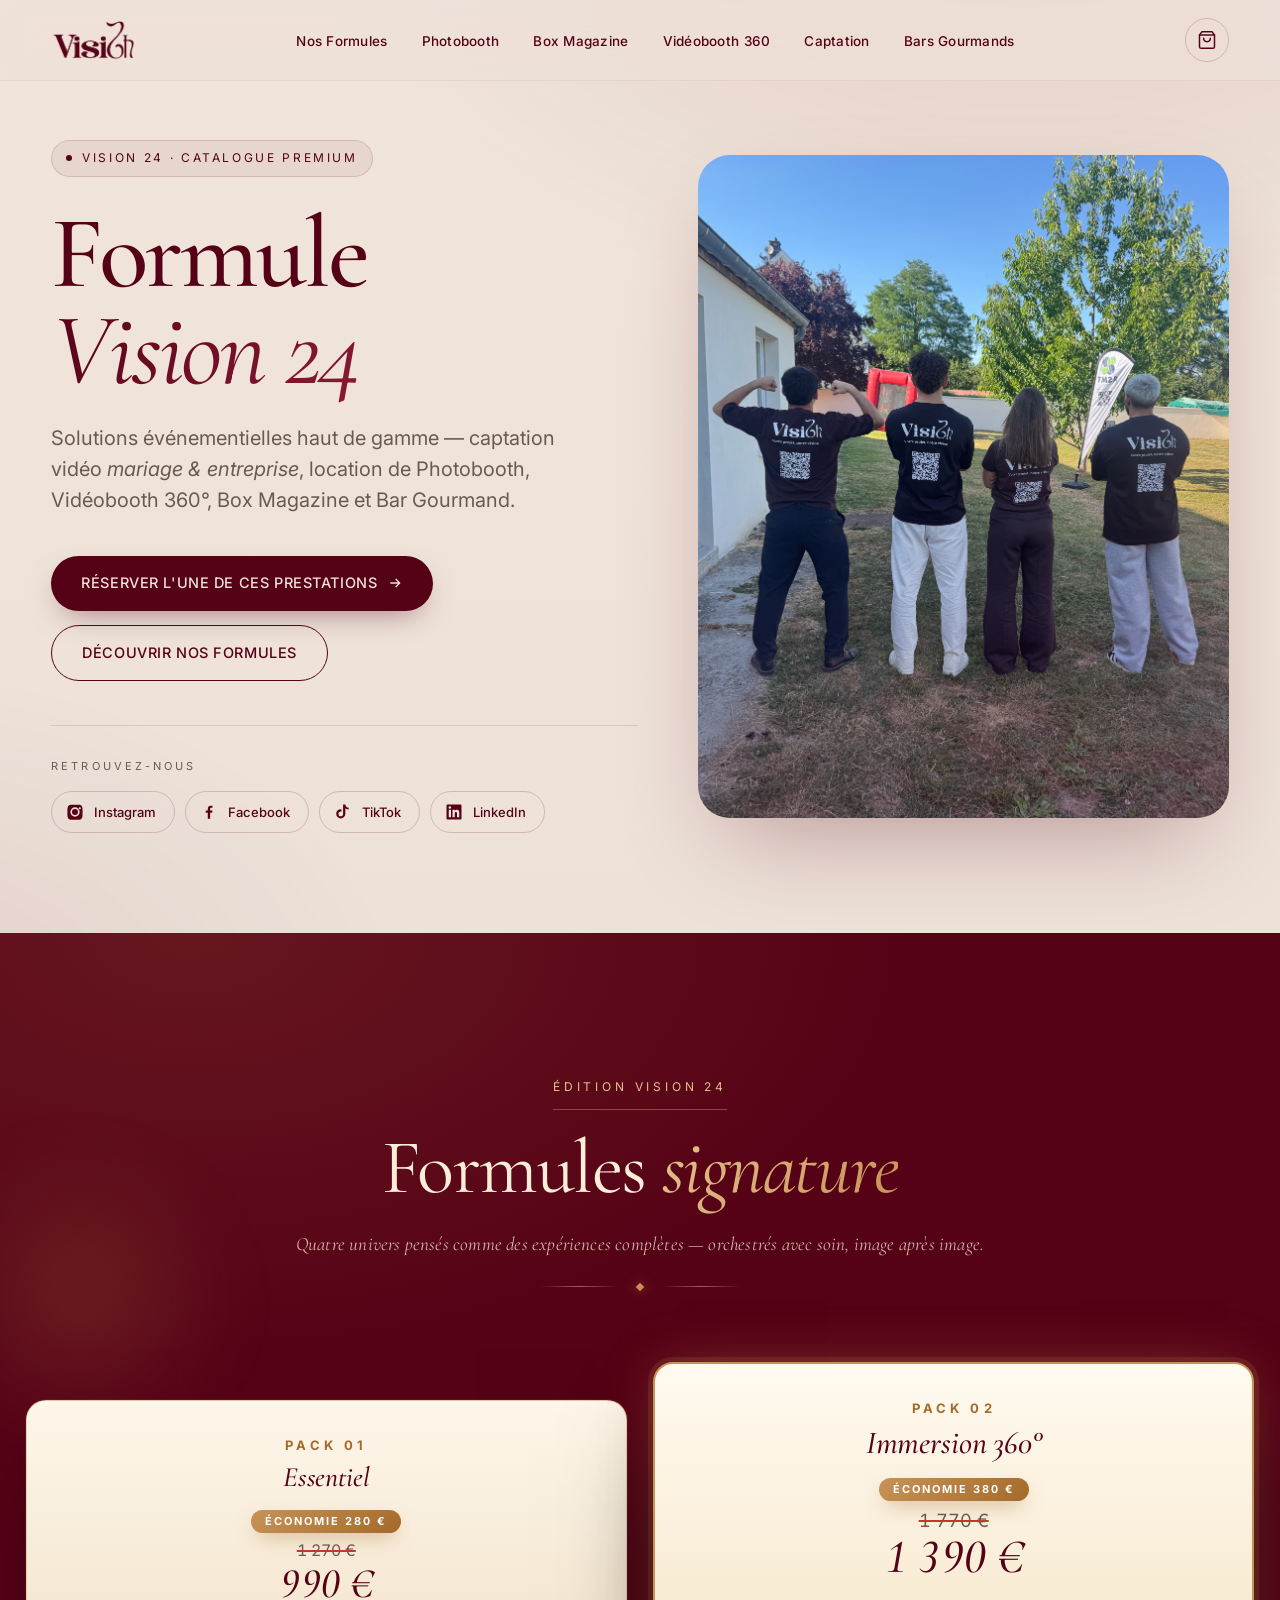
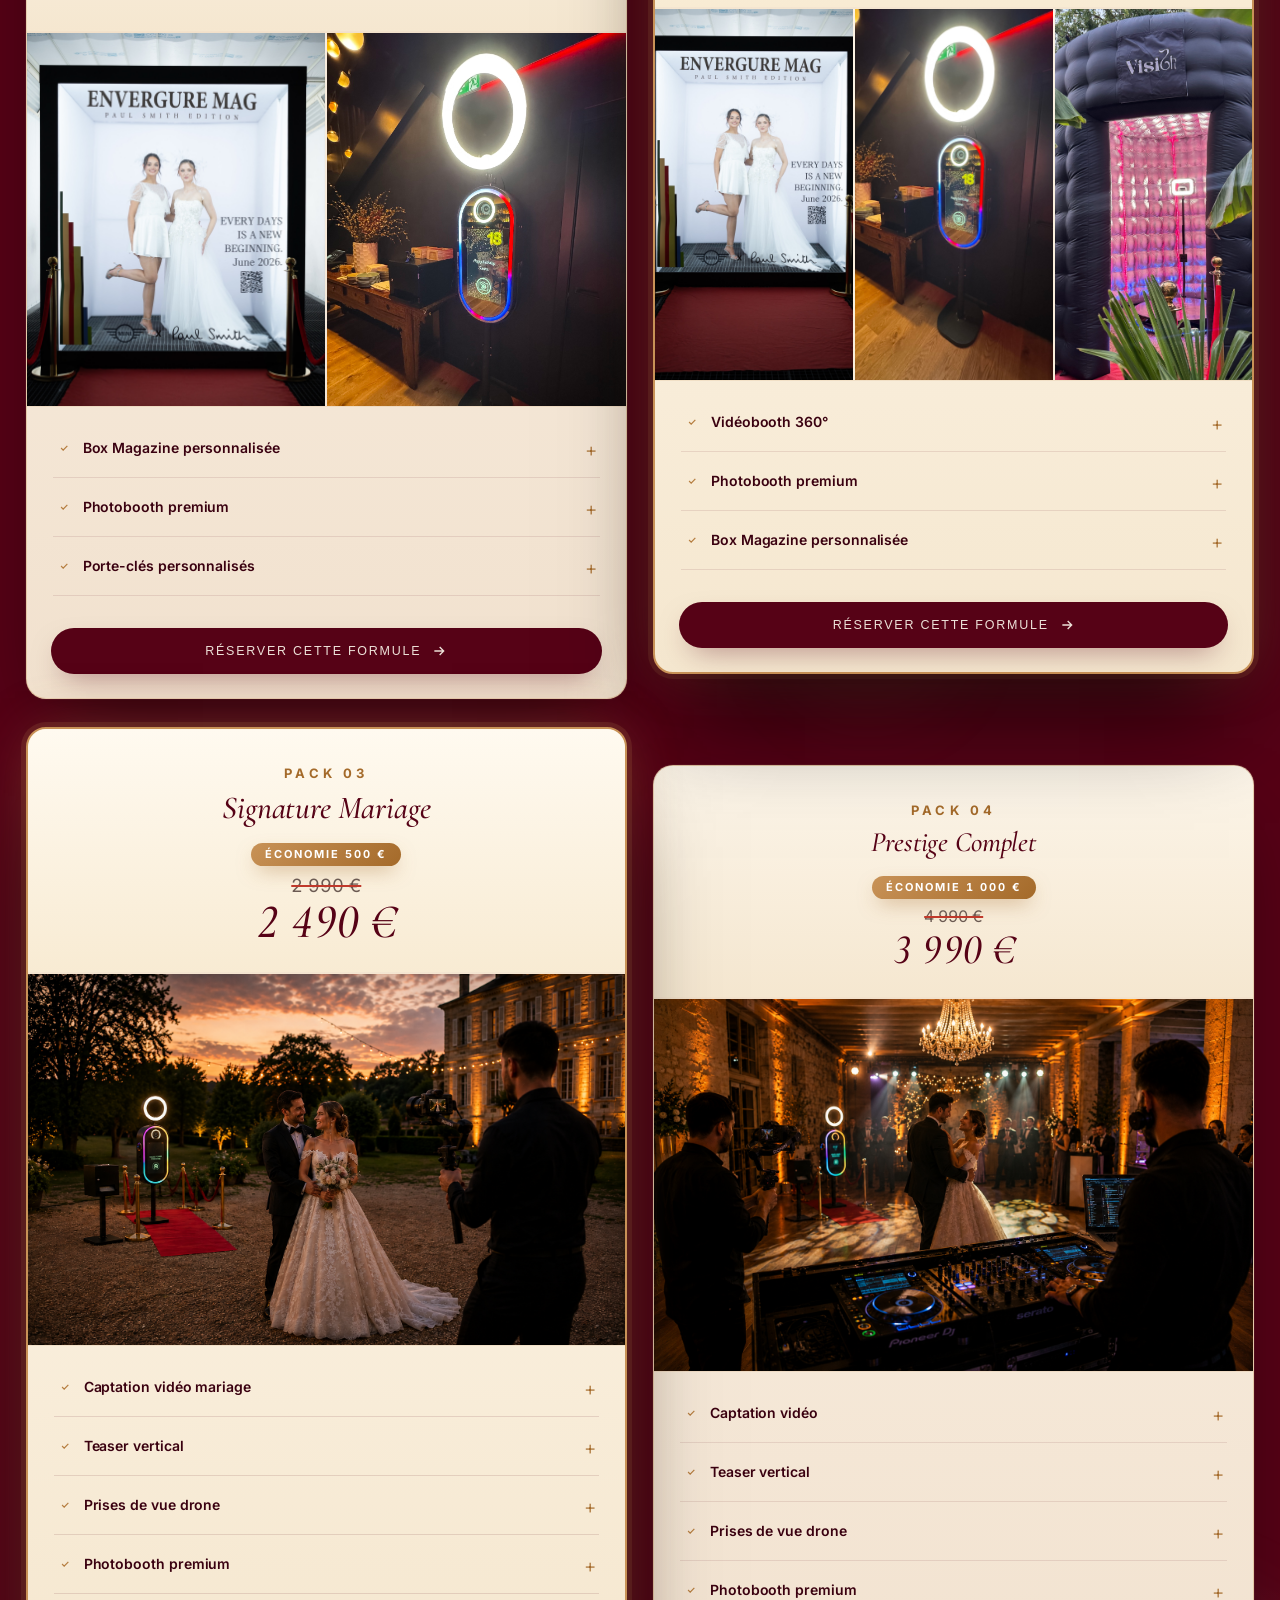
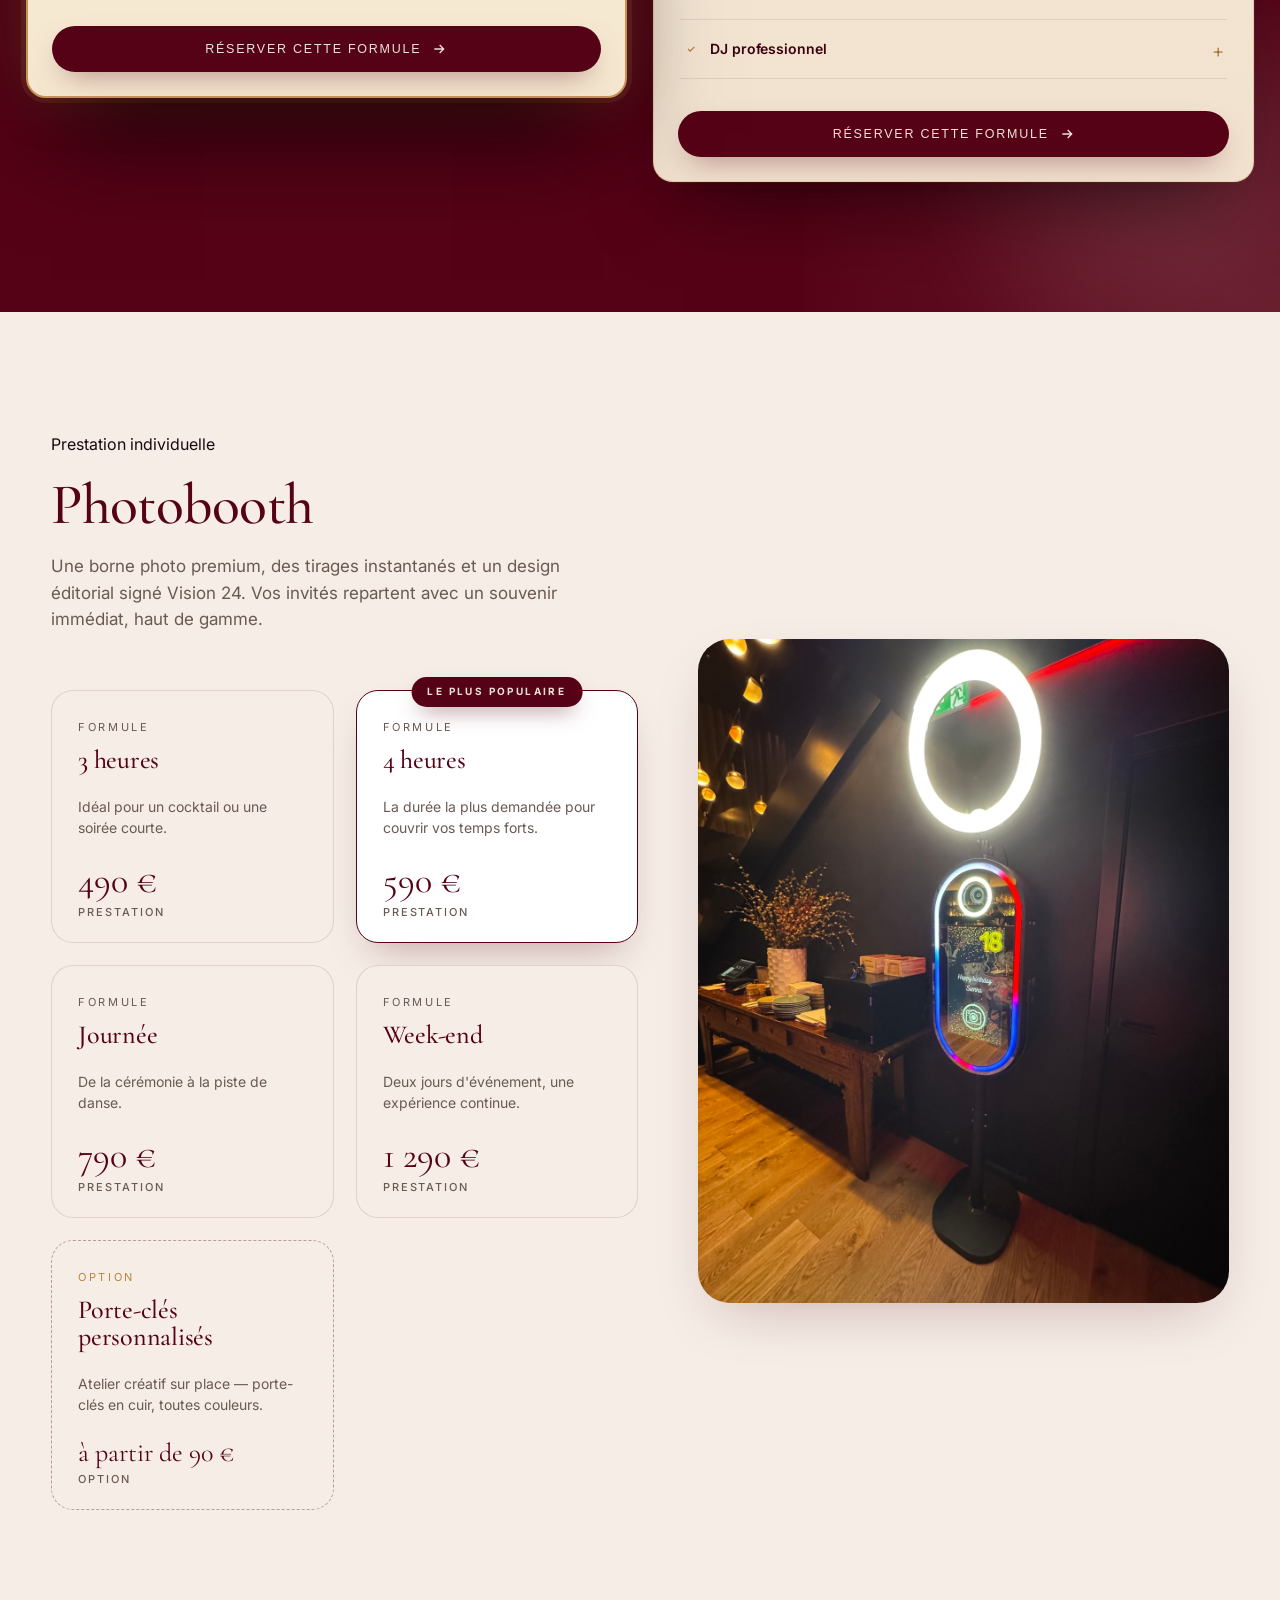
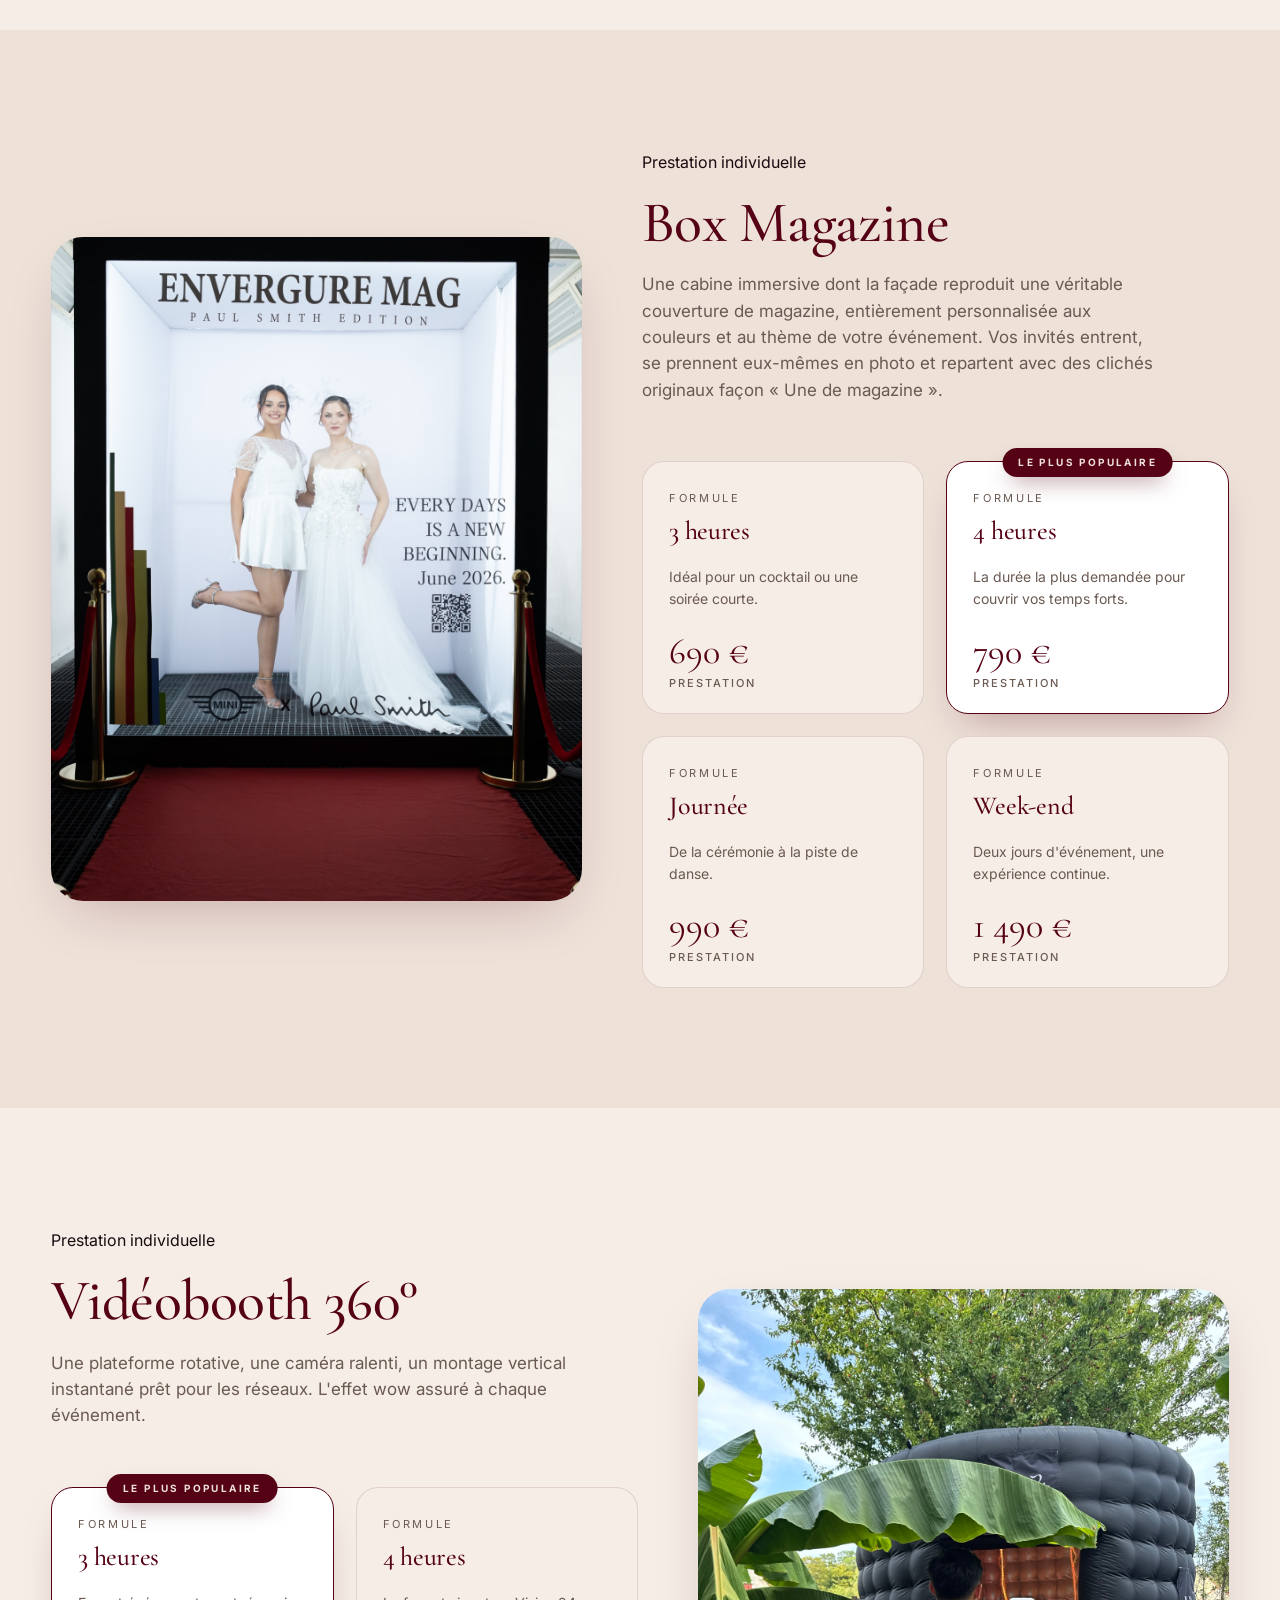
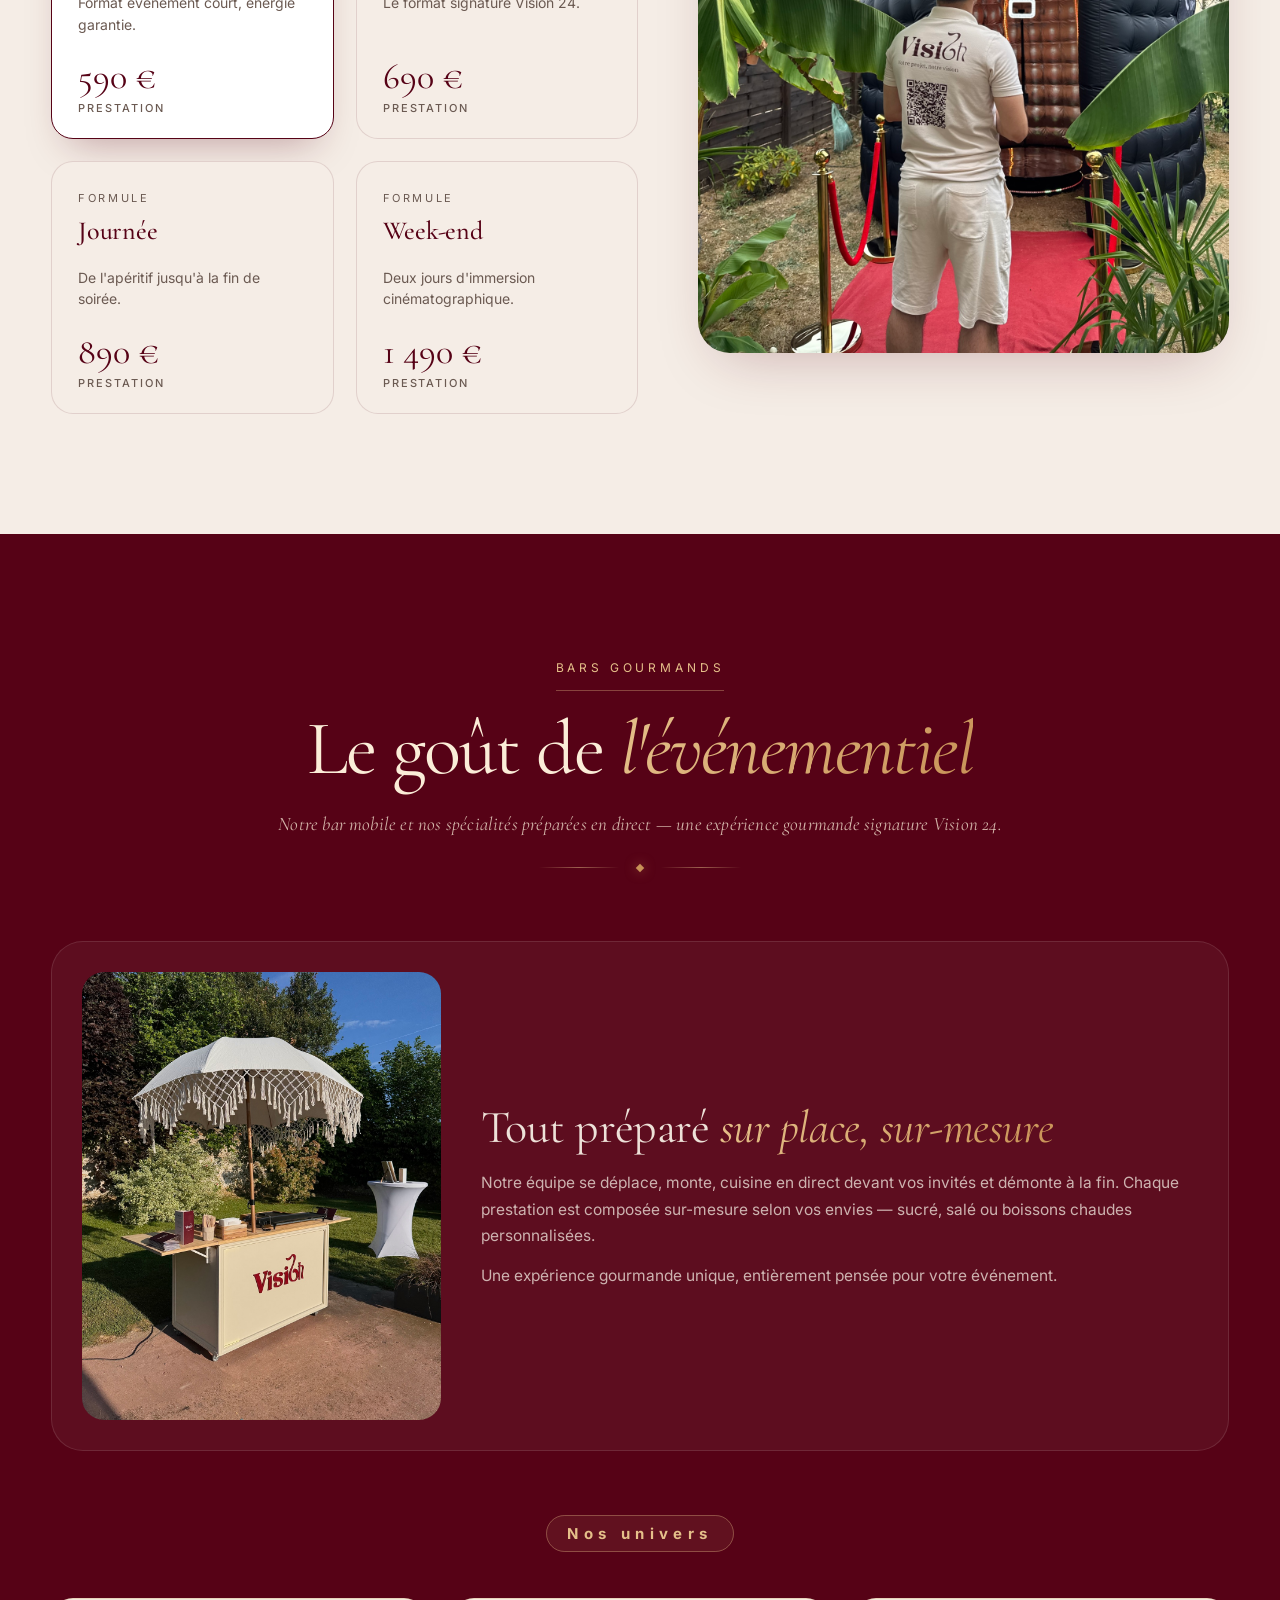
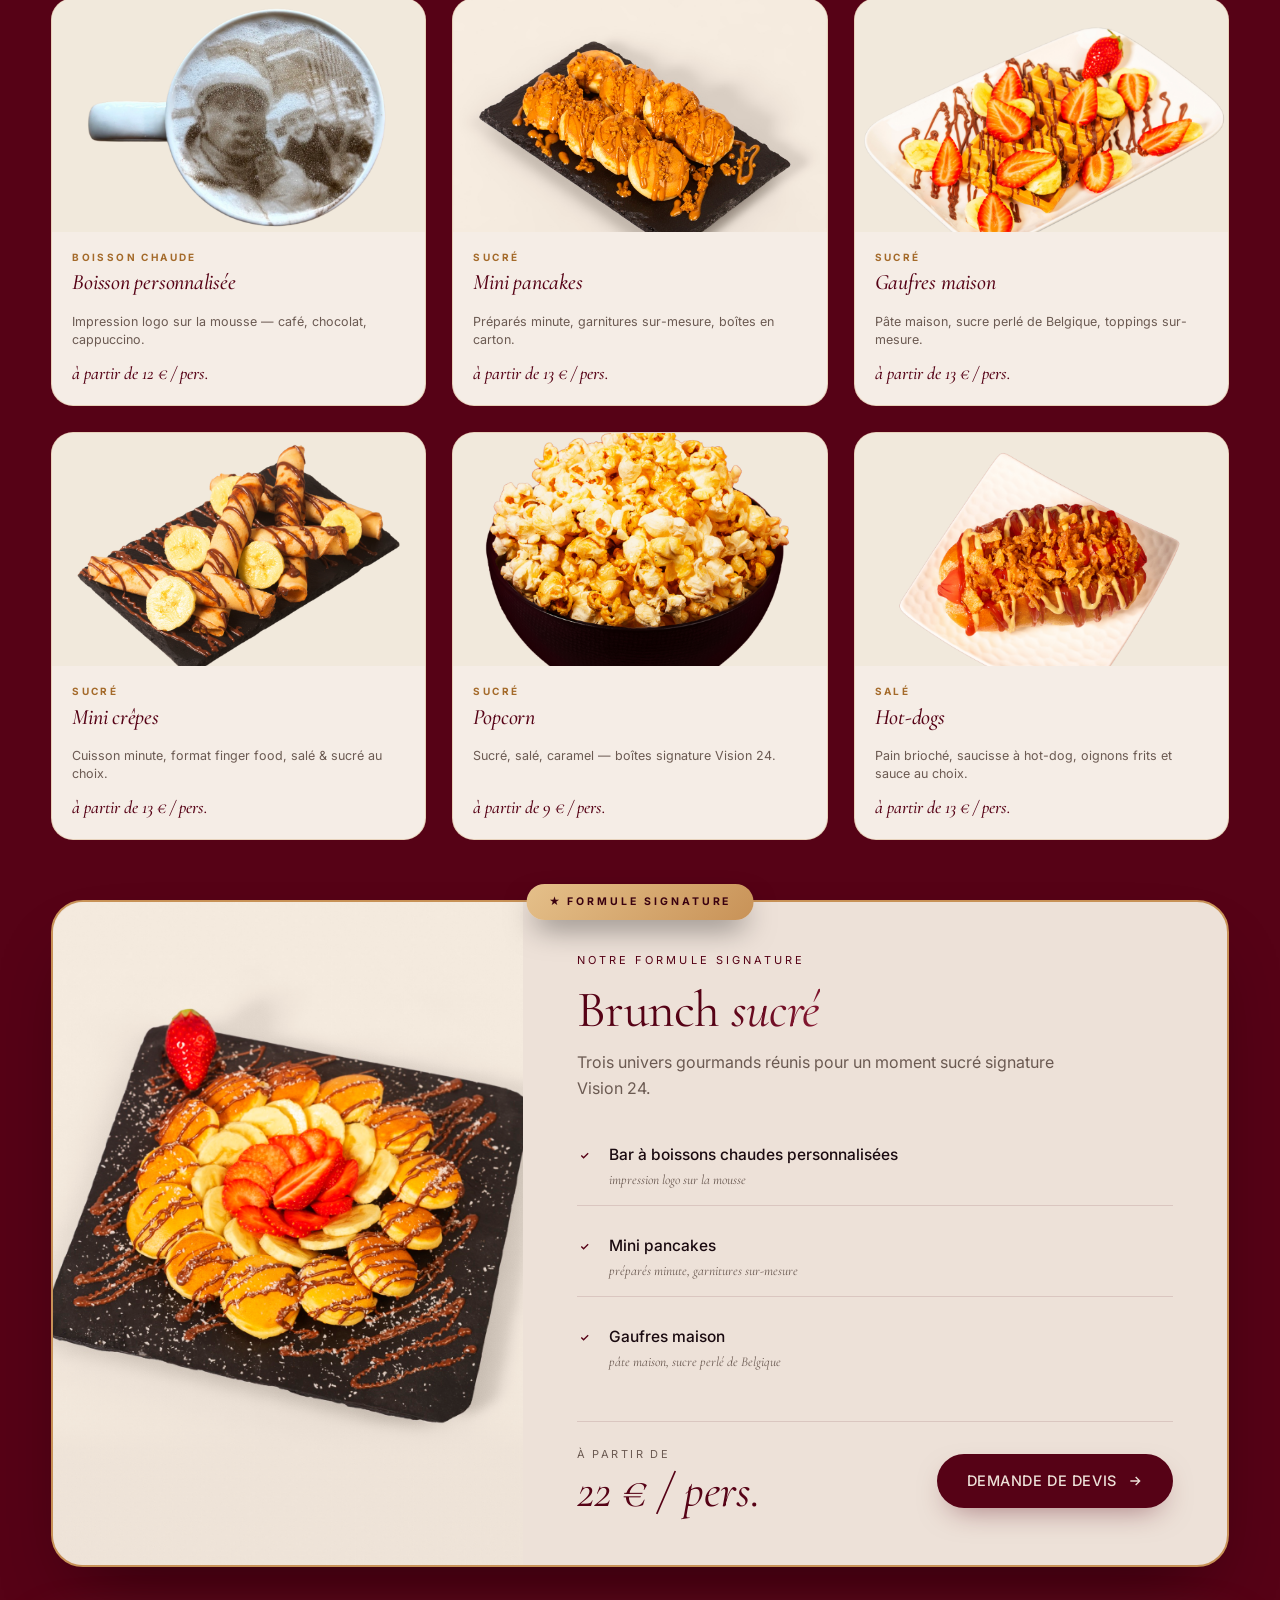
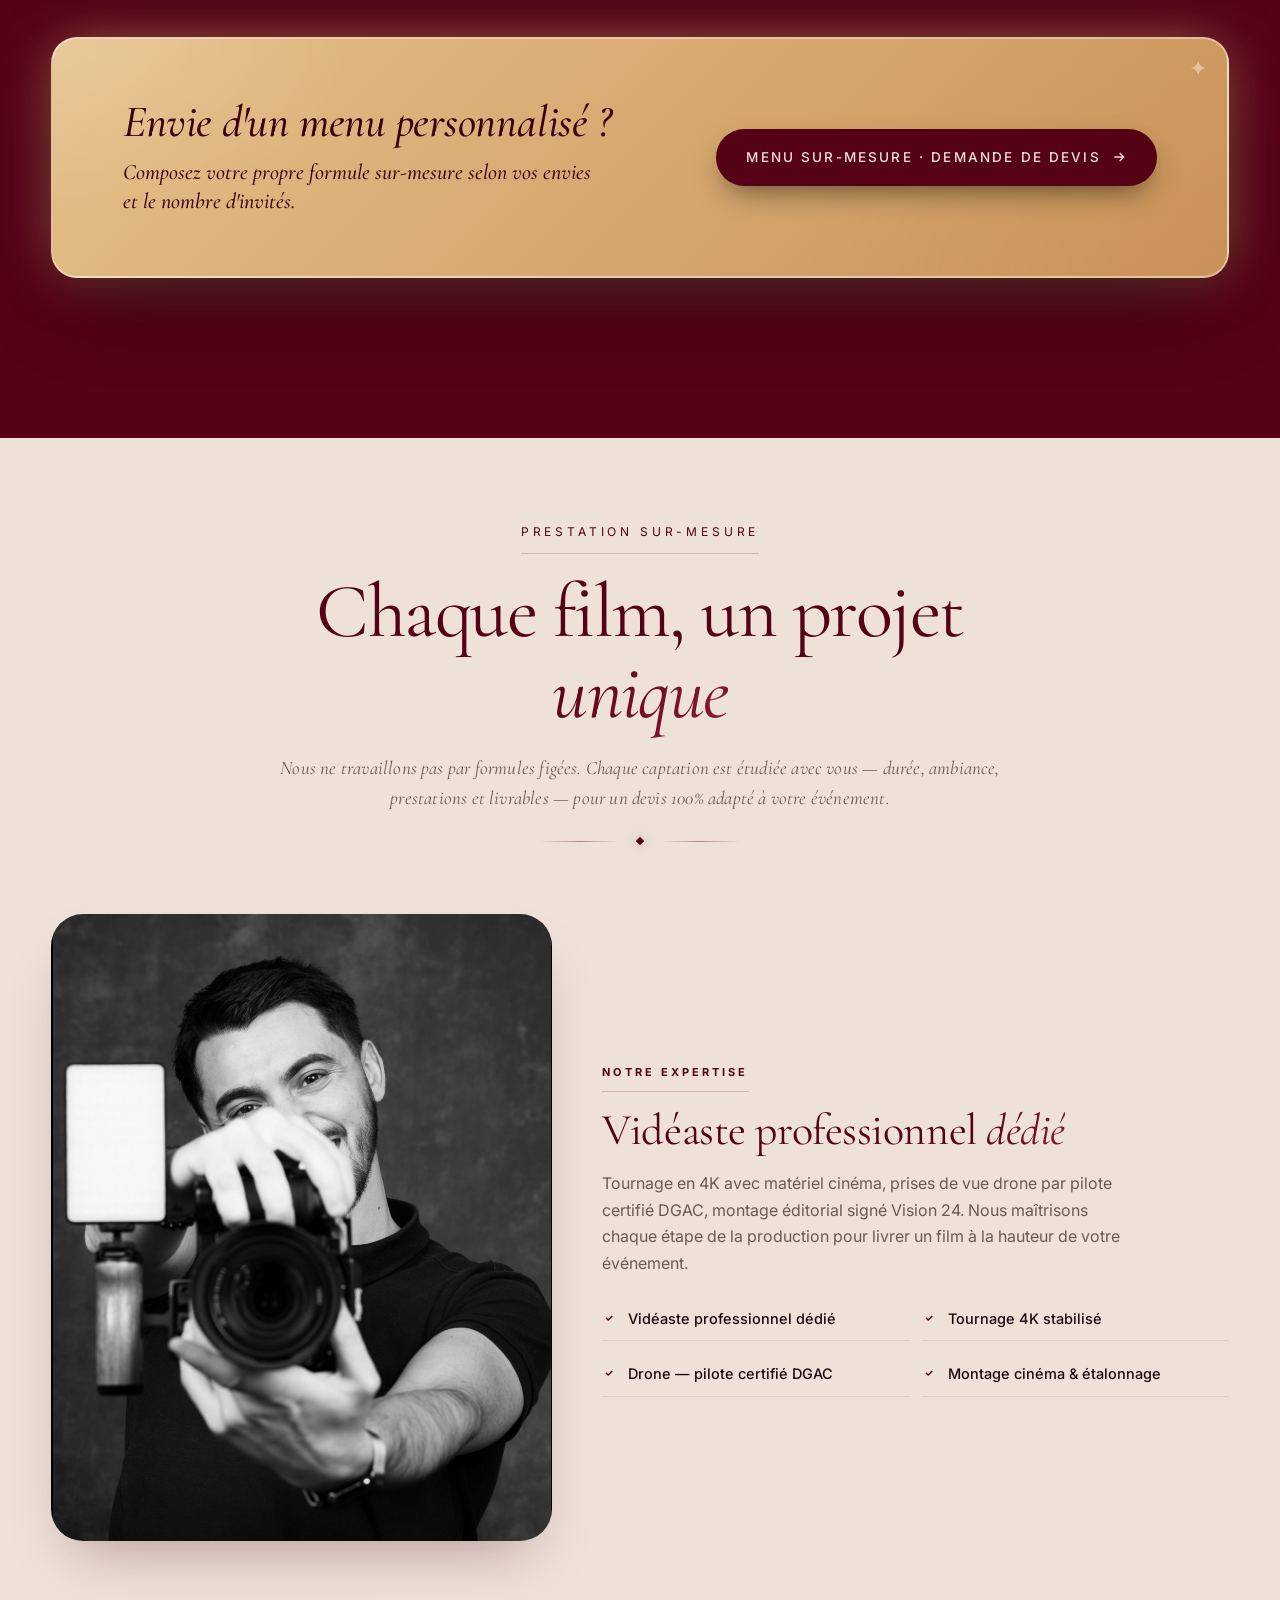
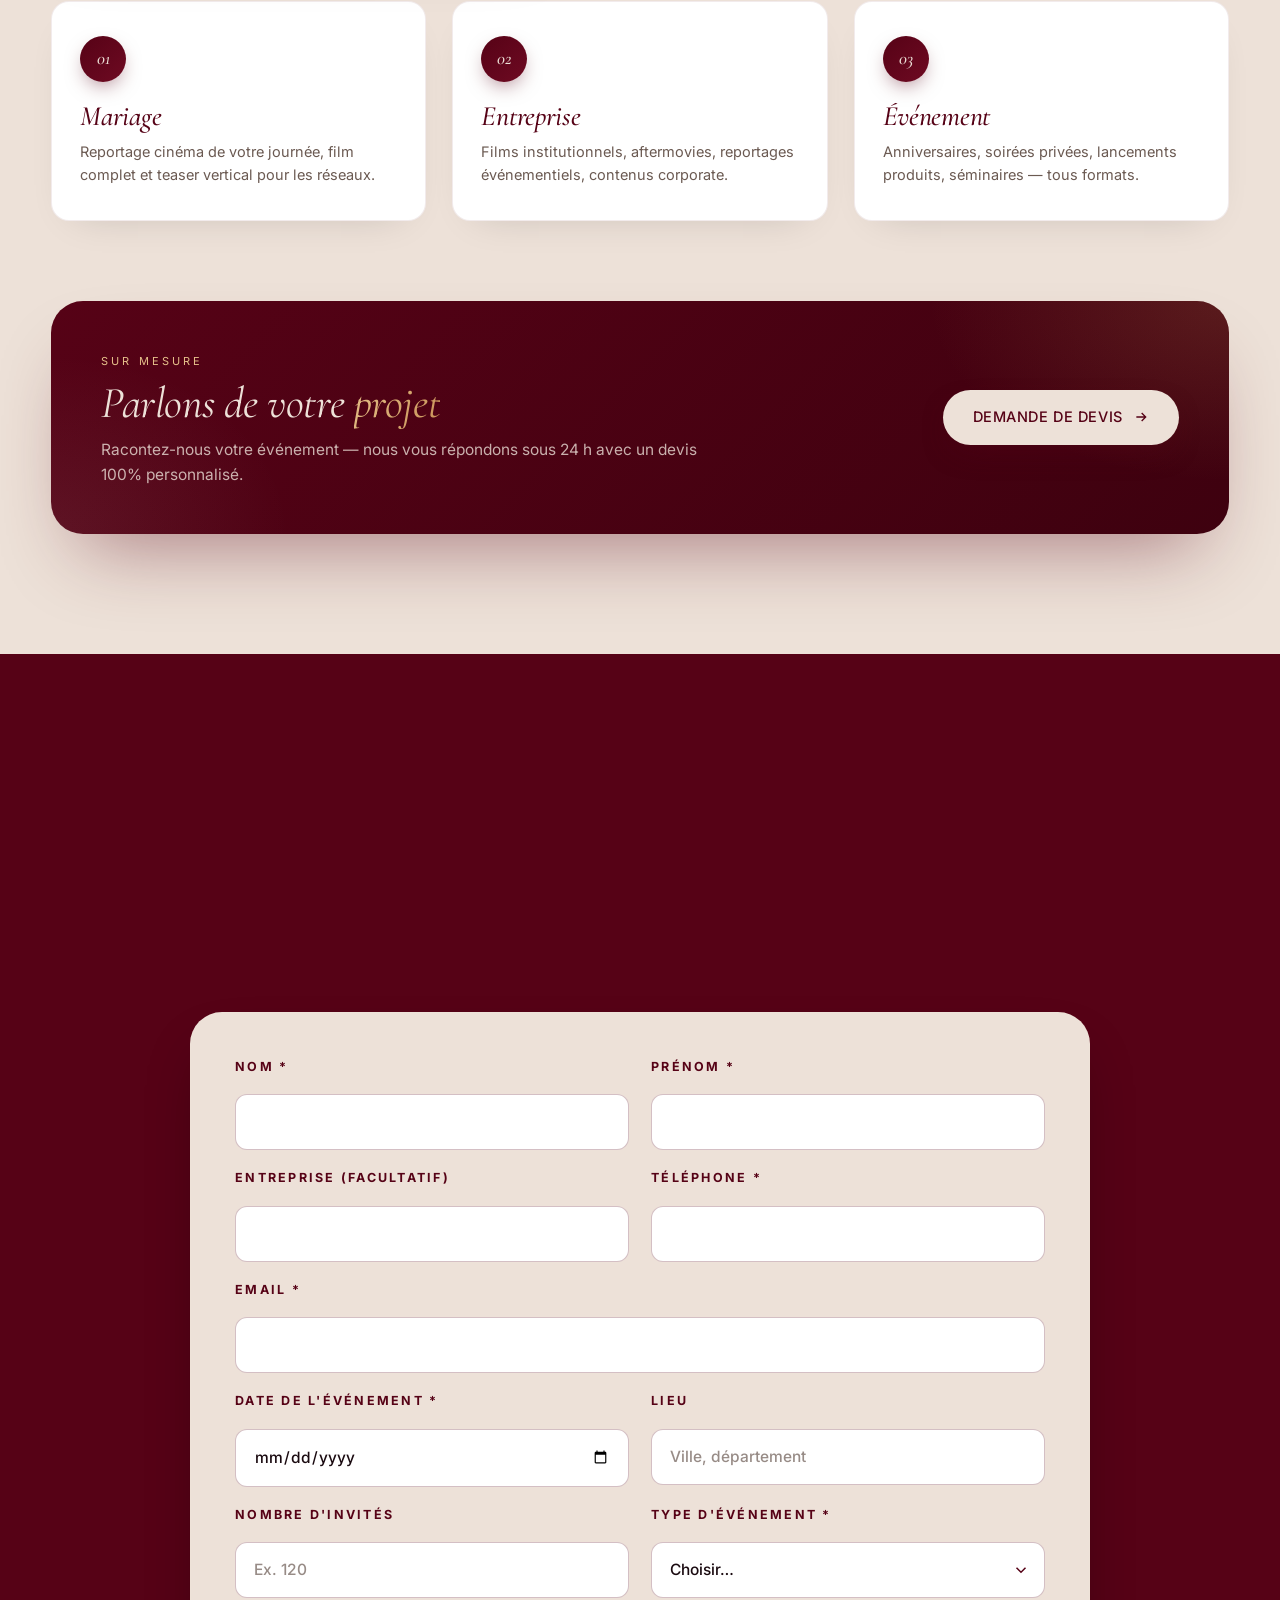
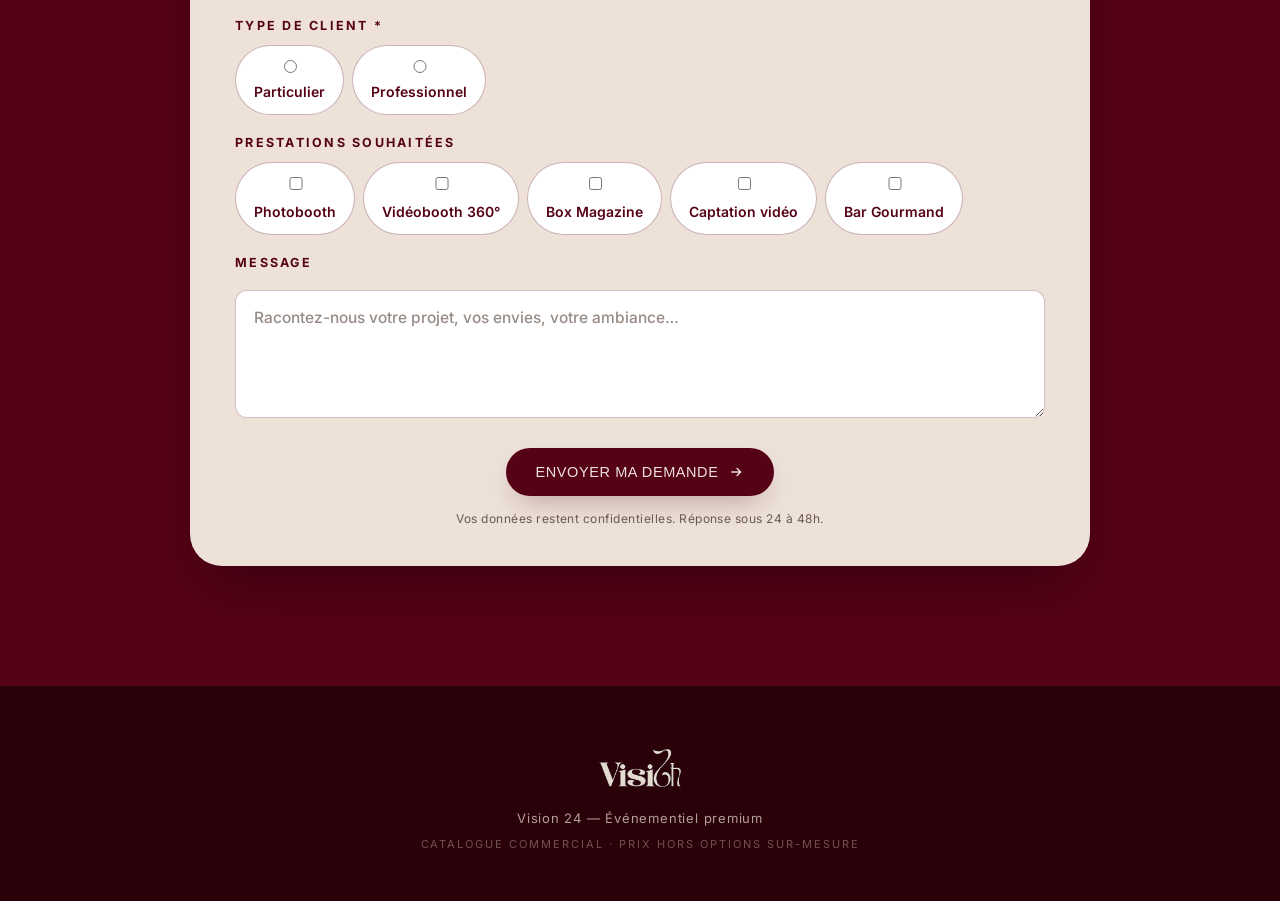
==== presentation/index.html @ 568fc956 "Fix: icone confirmation avec tailles inline (garantie sans CSS)" ====
<!DOCTYPE html>
<html lang="fr">
<head>
<meta charset="UTF-8">
<meta name="viewport" content="width=device-width,initial-scale=1">
<meta name="robots" content="noindex,nofollow">
<title>Vision 24 — Présentation des prestations</title>
<link rel="icon" type="image/png" href="../assets/img/logo-bordeaux.png">
<link rel="preconnect" href="https://fonts.googleapis.com">
<link rel="preconnect" href="https://fonts.gstatic.com" crossorigin>
<link href="https://fonts.googleapis.com/css2?family=Cormorant+Garamond:ital,wght@0,400;0,500;0,600;1,400;1,500&family=Inter:wght@300;400;500;600&display=swap" rel="stylesheet">
<link rel="stylesheet" href="style.css">
</head>
<body>

<!-- ==================== PANIER (drawer) ==================== -->
<aside class="cart-drawer" id="cartDrawer" aria-hidden="true">
  <div class="cart-drawer-overlay" data-close-cart></div>
  <div class="cart-drawer-panel">
    <div class="cart-head">
      <h3>Votre <em>panier</em></h3>
      <button class="cart-close" data-close-cart aria-label="Fermer">
        <svg viewBox="0 0 24 24" fill="none" stroke="currentColor" stroke-width="1.8"><path d="M6 6l12 12M18 6L6 18"/></svg>
      </button>
    </div>
    <div class="cart-items" id="cartItems"></div>
    <div class="cart-empty" id="cartEmpty">
      <p>Votre panier est vide.</p>
      <span>Ajoutez une formule pour la réserver.</span>
    </div>
    <div class="cart-foot" id="cartFoot">
      <div class="cart-total">
        <div class="cart-total-row"><span>Total</span><strong id="cartTotal">0 €</strong></div>
        <div class="cart-total-row cart-acompte"><span>Acompte 30 %</span><strong id="cartAcompte">0 €</strong></div>
      </div>
      <button class="btn cart-checkout" id="cartCheckout">
        Envoyer ma demande
        <svg class="arrow" width="16" height="16" viewBox="0 0 24 24" fill="none" stroke="currentColor" stroke-width="2"><path d="M5 12h14M13 6l6 6-6 6"/></svg>
      </button>
    </div>
  </div>
</aside>

<!-- ==================== CHECKOUT (modal) ==================== -->
<div class="checkout-modal" id="checkoutModal" aria-hidden="true">
  <div class="checkout-overlay" data-close-checkout></div>
  <div class="checkout-panel">
    <button class="checkout-close" data-close-checkout aria-label="Fermer">
      <svg viewBox="0 0 24 24" fill="none" stroke="currentColor" stroke-width="1.8"><path d="M6 6l12 12M18 6L6 18"/></svg>
    </button>
    <div class="checkout-head">
      <span class="eyebrow" id="checkoutStep">Étape 1 / 3</span>
      <h2 id="checkoutTitle">Vos coordonnées</h2>
      <p id="checkoutIntro">Nous vous répondons sous 24h.</p>
    </div>
    <form id="checkoutForm" class="checkout-form"
          action="https://formsubmit.co/ap.vision24@outlook.fr" method="POST">
      <input type="hidden" name="_subject" id="hiddenSubject" value="Nouvelle réservation — Vision 24">
      <input type="hidden" name="_captcha" value="false">
      <input type="hidden" name="_template" value="table">
      <input type="hidden" name="_autoresponse" value="Bonjour, nous avons bien reçu votre demande de réservation Vision 24 et vous répondons sous 24 h avec la confirmation de votre date. À très vite ! — Anthony · Vision 24">
      <input type="hidden" name="recap_commande" id="recapCommande">
      <input type="hidden" name="total" id="hiddenTotal">
      <input type="hidden" name="acompte" id="hiddenAcompte">
      <input type="hidden" name="_next" value="https://formsubmit.co/thanks">
      <div class="checkout-body" id="checkoutBody"></div>
      <div class="checkout-actions">
        <button type="button" class="btn btn-outline" id="checkoutPrev">Précédent</button>
        <button type="button" class="btn" id="checkoutNext">Suivant
          <svg class="arrow" width="16" height="16" viewBox="0 0 24 24" fill="none" stroke="currentColor" stroke-width="2"><path d="M5 12h14M13 6l6 6-6 6"/></svg>
        </button>
      </div>
    </form>
    <div class="checkout-success" id="checkoutSuccess">
      <div class="check-icon"><svg viewBox="0 0 24 24" fill="none" stroke="currentColor" stroke-width="2.5"><path d="M5 12l5 5L20 7"/></svg></div>
      <h3>Demande envoyée</h3>
      <p>Nous vous répondons sous 24 h avec notre <strong>RIB</strong> et votre <strong>contrat</strong> pour confirmer votre réservation.</p>
    </div>
  </div>
</div>

<!-- ==================== INTRO ==================== -->
<div class="intro" id="intro" aria-hidden="true">
  <div class="intro__inner">
    <img class="intro__logo" src="../assets/img/logo-bordeaux.png" alt="Vision 24">
    <span class="intro__tagline">Votre projet, notre vision</span>
  </div>
</div>

<!-- ==================== NAV ==================== -->
<header class="nav" id="nav">
  <div class="container">
    <a href="#hero" class="nav-logo"><img src="../assets/img/logo-bordeaux.png" alt="Vision 24"></a>
    <nav>
      <ul class="nav-menu" id="menu">
        <li><a href="#formules-v3">Nos Formules</a></li>
        <li><a href="#photobooth">Photobooth</a></li>
        <li><a href="#box">Box Magazine</a></li>
        <li><a href="#videobooth">Vidéobooth 360</a></li>
        <li><a href="#video">Captation</a></li>
        <li><a href="#bars">Bars Gourmands</a></li>
      </ul>
    </nav>
    <button class="nav-cart" id="navCart" aria-label="Panier">
      <svg viewBox="0 0 24 24" fill="none" stroke="currentColor" stroke-width="1.8" stroke-linecap="round" stroke-linejoin="round">
        <path d="M6 2L3 6v14a2 2 0 002 2h14a2 2 0 002-2V6l-3-4z"/>
        <line x1="3" y1="6" x2="21" y2="6"/>
        <path d="M16 10a4 4 0 01-8 0"/>
      </svg>
      <span class="nav-cart-count" id="navCartCount">0</span>
    </button>
    <button class="nav-burger" id="burger" aria-label="Menu">
      <svg viewBox="0 0 24 24" fill="none" stroke="currentColor" stroke-width="1.8"><path d="M4 7h16M4 12h16M4 17h16"/></svg>
    </button>
  </div>
</header>

<!-- ==================== HERO ==================== -->
<section class="hero" id="hero">
  <div class="container hero-inner">
    <div class="hero-content reveal">
      <span class="hero-eyebrow"><span class="dot"></span> Vision 24 · Catalogue Premium</span>
      <h1>Formule<br><em>Vision 24</em></h1>
      <p>Solutions événementielles haut de gamme — captation vidéo <em>mariage &amp; entreprise</em>, location de Photobooth, Vidéobooth 360°, Box Magazine et Bar Gourmand.</p>
      <div class="hero-ctas">
        <a href="#devis" class="btn">Réserver l'une de ces prestations
          <svg class="arrow" width="16" height="16" viewBox="0 0 24 24" fill="none" stroke="currentColor" stroke-width="2"><path d="M5 12h14M13 6l6 6-6 6"/></svg>
        </a>
        <a href="#formules-v3" class="btn btn-outline">Découvrir nos formules</a>
      </div>
      <div class="hero-socials">
        <span class="hero-socials-label">Retrouvez-nous</span>
        <div class="hero-socials-row">
          <a href="https://www.instagram.com/__vision24__/" target="_blank" rel="noopener" aria-label="Instagram">
            <svg viewBox="0 0 24 24" fill="currentColor"><path d="M12 2.2c3.2 0 3.6 0 4.8.1 1.2.1 1.9.2 2.3.4.6.2 1 .5 1.5 1s.8.9 1 1.5c.2.4.3 1.1.4 2.3.1 1.2.1 1.6.1 4.8s0 3.6-.1 4.8c-.1 1.2-.2 1.9-.4 2.3-.2.6-.5 1-1 1.5s-.9.8-1.5 1c-.4.2-1.1.3-2.3.4-1.2.1-1.6.1-4.8.1s-3.6 0-4.8-.1c-1.2-.1-1.9-.2-2.3-.4-.6-.2-1-.5-1.5-1s-.8-.9-1-1.5c-.2-.4-.3-1.1-.4-2.3-.1-1.2-.1-1.6-.1-4.8s0-3.6.1-4.8c.1-1.2.2-1.9.4-2.3.2-.6.5-1 1-1.5s.9-.8 1.5-1c.4-.2 1.1-.3 2.3-.4 1.2-.1 1.6-.1 4.8-.1zM12 5.8a6.2 6.2 0 100 12.4 6.2 6.2 0 000-12.4zm0 10.2a4 4 0 110-8 4 4 0 010 8zm6.4-10.5a1.4 1.4 0 100 2.8 1.4 1.4 0 000-2.8z"/></svg>
            <span>Instagram</span>
          </a>
          <a href="https://www.facebook.com/profile.php?id=61586950779816&locale=fr_FR" target="_blank" rel="noopener" aria-label="Facebook">
            <svg viewBox="0 0 24 24" fill="currentColor"><path d="M13.5 21v-8h2.7l.4-3.1h-3.1V7.9c0-.9.2-1.5 1.5-1.5h1.6V3.6c-.3 0-1.2-.1-2.3-.1-2.3 0-3.9 1.4-3.9 4v2.4H7.7V13h2.7v8h3.1z"/></svg>
            <span>Facebook</span>
          </a>
          <a href="https://www.tiktok.com/@__vision24__?_r=1&_t=ZN-989IR5186XG" target="_blank" rel="noopener" aria-label="TikTok">
            <svg viewBox="0 0 24 24" fill="currentColor"><path d="M19 8.5c-1.5 0-2.9-.6-3.9-1.5v7.4c0 3.4-2.7 6.1-6.1 6.1S2.9 17.8 2.9 14.4s2.7-6.1 6.1-6.1c.3 0 .6 0 .9.1v3.1c-.3-.1-.6-.1-.9-.1-1.7 0-3.1 1.4-3.1 3.1s1.4 3.1 3.1 3.1 3.1-1.4 3.1-3.1V2h3c.1 2.4 2 4.4 4.4 4.4v2.1H19z"/></svg>
            <span>TikTok</span>
          </a>
          <a href="https://www.linkedin.com/company/vision24-studio/?viewAsMember=true" target="_blank" rel="noopener" aria-label="LinkedIn">
            <svg viewBox="0 0 24 24" fill="currentColor"><path d="M20.5 2h-17A1.5 1.5 0 002 3.5v17A1.5 1.5 0 003.5 22h17a1.5 1.5 0 001.5-1.5v-17A1.5 1.5 0 0020.5 2zM8 19H5V9h3v10zM6.5 7.7a1.7 1.7 0 110-3.5 1.7 1.7 0 010 3.5zM19 19h-3v-5c0-1.2-.5-2-1.5-2-1 0-1.5.7-1.5 2v5h-3V9h3v1.5c.5-.8 1.4-1.5 3-1.5 2.2 0 3 1.5 3 4v6z"/></svg>
            <span>LinkedIn</span>
          </a>
        </div>
      </div>
    </div>
    <div class="hero-visual reveal reveal-delay-2">
      <img src="../assets/img/prestations/hero-logo.jpg" alt="Vision 24">
    </div>
  </div>
</section>

<!-- ==================== FORMULES V3 (dark warm — DA Vision 24) ==================== -->
<section class="section-dark packs-warm" id="formules-v3">
  <div class="ornaments" aria-hidden="true"><span></span><span></span><span></span></div>
  <div class="container">
    <div class="section-head reveal">
      <span class="eyebrow">Édition Vision 24</span>
      <h2>Formules <em>signature</em></h2>
      <p>Quatre univers pensés comme des expériences complètes — orchestrés avec soin, image après image.</p>
      <div class="section-divider"><span></span></div>
    </div>

    <div class="video-grid packs-grid-signature">

      <article class="video-card reveal">
        <div class="video-tag">Le plus populaire</div>
        <div class="video-head">
          <h4>Essentiel</h4>
          <p class="video-sub">Pack 01</p>
          <div class="video-price">
            <span class="cur">€</span><span class="val" data-price="packs.pack1">—</span>
          </div>
        </div>
        <div class="video-media video-media-split">
          <img src="../assets/img/prestations/box-magazine/paulsmith-149.jpg" alt="Box Magazine">
          <img src="../assets/img/prestations/photobooth/IMG_2461.jpg" alt="Photobooth">
        </div>
        <div class="video-accordion">
          <details>
            <summary>Box Magazine personnalisée<span class="chev">+</span></summary>
            <ul class="detail-list">
              <li><b>3 h d'animation</b></li>
              <li>Cabine immersive aux couleurs de votre événement</li>
              <li>Vos invités en couverture de magazine</li>
            </ul>
          </details>
          <details>
            <summary>Photobooth premium<span class="chev">+</span></summary>
            <ul class="detail-list">
              <li><b>3 h d'animation</b></li>
              <li>Borne photo premium</li>
              <li>Tirages illimités</li>
              <li>Création des visuels sur les impressions</li>
              <li>Façade sur-mesure par notre wedding designer</li>
            </ul>
          </details>
          <details>
            <summary>Porte-clés personnalisés<span class="chev">+</span></summary>
            <ul class="detail-list">
              <li>Atelier créatif installé sur place</li>
              <li>Vos invités fabriquent leur propre porte-clés</li>
              <li>Large choix de <b>couleurs en cuir</b> premium</li>
              <li>Souvenir 100% personnalisé à emporter</li>
              <li><b>Inclus pour 30 personnes</b> — au-delà : supplément</li>
            </ul>
          </details>
        </div>
      </article>

      <article class="video-card popular-alt reveal reveal-delay-1">
        <div class="video-tag video-tag-alt">Le plus populaire</div>
        <div class="video-head">
          <h4>Immersion 360°</h4>
          <p class="video-sub">Pack 02</p>
          <div class="video-price">
            <span class="cur">€</span><span class="val" data-price="packs.pack4">—</span>
          </div>
        </div>
        <div class="video-media video-media-split video-media-split-3">
          <img src="../assets/img/prestations/box-magazine/paulsmith-149.jpg" alt="Box Magazine">
          <img src="../assets/img/prestations/photobooth/IMG_2461.jpg" alt="Photobooth">
          <img src="../assets/img/prestations/videobooth-360/IMG_7561.jpg" alt="Vidéobooth 360°">
        </div>
        <div class="video-accordion">
          <details>
            <summary>Vidéobooth 360°<span class="chev">+</span></summary>
            <ul class="detail-list">
              <li><b>3 h d'animation</b></li>
              <li>Plateforme rotative cinéma</li>
              <li>Vidéo ralenti verticale</li>
              <li>Montage instantané pour les réseaux</li>
            </ul>
          </details>
          <details>
            <summary>Photobooth premium<span class="chev">+</span></summary>
            <ul class="detail-list">
              <li><b>3 h d'animation</b></li>
              <li>Borne photo premium</li>
              <li>Tirages illimités</li>
              <li>Création des visuels sur les impressions</li>
              <li>Façade sur-mesure par notre wedding designer</li>
            </ul>
          </details>
          <details>
            <summary>Box Magazine personnalisée<span class="chev">+</span></summary>
            <ul class="detail-list">
              <li><b>3 h d'animation</b></li>
              <li>Cabine immersive à votre thème</li>
              <li>Vos invités en couverture magazine</li>
            </ul>
          </details>
        </div>
      </article>

      <article class="video-card featured reveal reveal-delay-2">
        <div class="video-tag">Le plus populaire</div>
        <div class="video-head">
          <h4>Signature Mariage</h4>
          <p class="video-sub">Pack 03</p>
          <div class="video-price">
            <span class="cur">€</span><span class="val" data-price="packs.pack2">—</span>
          </div>
        </div>
        <div class="video-media"><img src="../assets/img/prestations/pack-signature-mariage.png" alt="Pack Signature Mariage — Captation + Photobooth + Souvenirs"></div>
        <div class="video-accordion">
          <details>
            <summary>Captation vidéo mariage<span class="chev">+</span></summary>
            <ul class="detail-list">
              <li>Vidéaste professionnel dédié</li>
              <li>Tournage en <b>4K</b></li>
              <li>Prises de son professionnelles</li>
              <li>Montage cinéma livré prêt à diffuser</li>
            </ul>
          </details>
          <details>
            <summary>Teaser vertical<span class="chev">+</span></summary>
            <ul class="detail-list">
              <li>Format vertical réseaux sociaux</li>
              <li>Court format bande-annonce</li>
              <li>Prêt à partager Instagram &amp; TikTok</li>
            </ul>
          </details>
          <details>
            <summary>Prises de vue drone<span class="chev">+</span></summary>
            <ul class="detail-list">
              <li>Vues aériennes cinéma</li>
              <li>Pilote certifié DGAC</li>
              <li>Cadrages signature Vision 24</li>
            </ul>
          </details>
          <details>
            <summary>Photobooth premium<span class="chev">+</span></summary>
            <ul class="detail-list">
              <li><b>3 h d'animation</b></li>
              <li>Borne photo premium installée dès le cocktail</li>
              <li>Tirages illimités</li>
              <li>Création des visuels sur les impressions</li>
              <li>Façade sur-mesure par notre wedding designer</li>
            </ul>
          </details>
        </div>
      </article>

      <article class="video-card reveal reveal-delay-3">
        <div class="video-tag">Le plus populaire</div>
        <div class="video-head">
          <h4>Prestige Complet</h4>
          <p class="video-sub">Pack 04</p>
          <div class="video-price">
            <span class="cur">€</span><span class="val" data-price="packs.pack3">—</span>
          </div>
        </div>
        <div class="video-media"><img src="../assets/img/prestations/pack-prestige.png" alt="Pack Prestige — DJ + Vidéaste + Soirée événementielle"></div>
        <div class="video-accordion">
          <details>
            <summary>Captation vidéo<span class="chev">+</span></summary>
            <ul class="detail-list">
              <li>Vidéaste professionnel dédié</li>
              <li>Tournage en <b>4K</b></li>
              <li>Prises de son professionnelles</li>
              <li>Montage éditorial livré prêt à diffuser</li>
            </ul>
          </details>
          <details>
            <summary>Teaser vertical<span class="chev">+</span></summary>
            <ul class="detail-list">
              <li>Format vertical réseaux sociaux</li>
              <li>Court format bande-annonce</li>
              <li>Prêt à partager Instagram &amp; TikTok</li>
            </ul>
          </details>
          <details>
            <summary>Prises de vue drone<span class="chev">+</span></summary>
            <ul class="detail-list">
              <li>Vues aériennes signature</li>
              <li>Pilote certifié DGAC</li>
              <li>Cadrages cinématographiques</li>
            </ul>
          </details>
          <details>
            <summary>Photobooth premium<span class="chev">+</span></summary>
            <ul class="detail-list">
              <li><b>3 h d'animation</b></li>
              <li>Borne photo premium</li>
              <li>Tirages illimités</li>
              <li>Création des visuels sur les impressions</li>
              <li>Façade sur-mesure par notre wedding designer</li>
            </ul>
          </details>
          <details>
            <summary>DJ professionnel<span class="chev">+</span></summary>
            <ul class="detail-list">
              <li>DJ expérimenté événementiel</li>
              <li>Matériel son &amp; lumière pro</li>
              <li>Playlist co-construite avec vous</li>
            </ul>
          </details>
        </div>
      </article>

    </div>
  </div>
</section>

<!-- ==================== PHOTOBOOTH ==================== -->
<section class="section-alt" id="photobooth">
  <div class="container">
    <div class="split reverse reveal">
      <div class="split-media"><img src="../assets/img/prestations/photobooth/IMG_2461.jpg" alt="Photobooth Vision 24"></div>
      <div>
        <span class="section-head eyebrow" style="display:inline-block;margin:0 0 18px">Prestation individuelle</span>
        <h2 style="font-size:clamp(38px,4.5vw,60px);margin-bottom:18px">Photobooth</h2>
        <p style="color:var(--muted);font-size:17px;max-width:520px;margin:0 0 40px">
          Une borne photo premium, des tirages instantanés et un design éditorial signé Vision 24. Vos invités repartent avec un souvenir immédiat, haut de gamme.
        </p>

        <div class="presta-grid">
          <div class="presta-card">
            <span class="cat">Formule</span>
            <h4>3 heures</h4>
            <p class="desc">Idéal pour un cocktail ou une soirée courte.</p>
            <div class="price" data-price="photobooth.h3">—<small>Prestation</small></div>
          </div>
          <div class="presta-card popular">
            <span class="cat">Formule</span>
            <h4>4 heures</h4>
            <p class="desc">La durée la plus demandée pour couvrir vos temps forts.</p>
            <div class="price" data-price="photobooth.h4">—<small>Prestation</small></div>
          </div>
          <div class="presta-card">
            <span class="cat">Formule</span>
            <h4>Journée</h4>
            <p class="desc">De la cérémonie à la piste de danse.</p>
            <div class="price" data-price="photobooth.journee">—<small>Prestation</small></div>
          </div>
          <div class="presta-card">
            <span class="cat">Formule</span>
            <h4>Week-end</h4>
            <p class="desc">Deux jours d'événement, une expérience continue.</p>
            <div class="price" data-price="photobooth.weekend">—<small>Prestation</small></div>
          </div>
          <div class="presta-card option">
            <span class="cat">Option</span>
            <h4>Porte-clés personnalisés</h4>
            <p class="desc">Atelier créatif sur place — porte-clés en cuir, toutes couleurs.</p>
            <div class="price" data-price="photobooth.porteCles">—<small>Option</small></div>
          </div>
        </div>
      </div>
    </div>
  </div>
</section>

<!-- ==================== BOX MAGAZINE ==================== -->
<section id="box">
  <div class="container">
    <div class="split reveal">
      <div class="split-media"><img src="../assets/img/prestations/box-magazine/paulsmith-149.jpg" alt="Box Magazine Vision 24"></div>
      <div>
        <span class="section-head eyebrow" style="display:inline-block;margin:0 0 18px">Prestation individuelle</span>
        <h2 style="font-size:clamp(38px,4.5vw,60px);margin-bottom:18px">Box Magazine</h2>
        <p style="color:var(--muted);font-size:17px;max-width:520px;margin:0 0 40px">
          Une cabine immersive dont la façade reproduit une véritable couverture de magazine, entièrement personnalisée aux couleurs et au thème de votre événement. Vos invités entrent, se prennent eux-mêmes en photo et repartent avec des clichés originaux façon « Une de magazine ».
        </p>

        <div class="presta-grid">
          <div class="presta-card">
            <span class="cat">Formule</span><h4>3 heures</h4>
            <p class="desc">Idéal pour un cocktail ou une soirée courte.</p>
            <div class="price" data-price="boxMagazine.h3">—<small>Prestation</small></div>
          </div>
          <div class="presta-card popular">
            <span class="cat">Formule</span><h4>4 heures</h4>
            <p class="desc">La durée la plus demandée pour couvrir vos temps forts.</p>
            <div class="price" data-price="boxMagazine.h4">—<small>Prestation</small></div>
          </div>
          <div class="presta-card">
            <span class="cat">Formule</span><h4>Journée</h4>
            <p class="desc">De la cérémonie à la piste de danse.</p>
            <div class="price" data-price="boxMagazine.journee">—<small>Prestation</small></div>
          </div>
          <div class="presta-card">
            <span class="cat">Formule</span><h4>Week-end</h4>
            <p class="desc">Deux jours d'événement, une expérience continue.</p>
            <div class="price" data-price="boxMagazine.weekend">—<small>Prestation</small></div>
          </div>
        </div>
      </div>
    </div>
  </div>
</section>

<!-- ==================== VIDÉOBOOTH 360 ==================== -->
<section class="section-alt" id="videobooth">
  <div class="container">
    <div class="split reverse reveal">
      <div class="split-media"><img src="../assets/img/prestations/videobooth-360/IMG_7499.jpg" alt="Vidéobooth 360"></div>
      <div>
        <span class="section-head eyebrow" style="display:inline-block;margin:0 0 18px">Prestation individuelle</span>
        <h2 style="font-size:clamp(38px,4.5vw,60px);margin-bottom:18px">Vidéobooth 360°</h2>
        <p style="color:var(--muted);font-size:17px;max-width:520px;margin:0 0 40px">
          Une plateforme rotative, une caméra ralenti, un montage vertical instantané prêt pour les réseaux. L'effet wow assuré à chaque événement.
        </p>

        <div class="presta-grid">
          <div class="presta-card popular">
            <span class="cat">Formule</span><h4>3 heures</h4>
            <p class="desc">Format événement court, énergie garantie.</p>
            <div class="price" data-price="videobooth.h3">—<small>Prestation</small></div>
          </div>
          <div class="presta-card">
            <span class="cat">Formule</span><h4>4 heures</h4>
            <p class="desc">Le format signature Vision 24.</p>
            <div class="price" data-price="videobooth.h4">—<small>Prestation</small></div>
          </div>
          <div class="presta-card">
            <span class="cat">Formule</span><h4>Journée</h4>
            <p class="desc">De l'apéritif jusqu'à la fin de soirée.</p>
            <div class="price" data-price="videobooth.journee">—<small>Prestation</small></div>
          </div>
          <div class="presta-card">
            <span class="cat">Formule</span><h4>Week-end</h4>
            <p class="desc">Deux jours d'immersion cinématographique.</p>
            <div class="price" data-price="videobooth.weekend">—<small>Prestation</small></div>
          </div>
        </div>
      </div>
    </div>
  </div>
</section>

<!-- ==================== BARS GOURMANDS ==================== -->
<section class="section-dark" id="bars">
  <div class="container">
    <div class="section-head reveal bars-section-head">
      <span class="eyebrow">Bars gourmands</span>
      <h2>Le goût de <em>l'événementiel</em></h2>
      <p>Notre bar mobile et nos spécialités préparées en direct — une expérience gourmande signature Vision 24.</p>
      <div class="section-divider"><span></span></div>
    </div>

    <!-- INTRO — Présentation de notre bar -->
    <div class="bars-intro reveal">
      <div class="bars-intro-photo">
        <img src="../assets/img/prestations/bar-gourmand/IMG_3292.jpg" alt="Notre bar mobile Vision 24">
      </div>
      <div class="bars-intro-text">
        <h3>Tout préparé <em>sur place, sur-mesure</em></h3>
        <p>Notre équipe se déplace, monte, cuisine en direct devant vos invités et démonte à la fin. Chaque prestation est composée sur-mesure selon vos envies — sucré, salé ou boissons chaudes personnalisées.</p>
        <p>Une expérience gourmande unique, entièrement pensée pour votre événement.</p>
      </div>
    </div>

    <!-- FORMULE BRUNCH EN AVANT -->
    <div class="bars-full reveal">
      <div class="bars-full-head">
        <span class="section-head eyebrow bars-eyebrow-warm bars-eyebrow-xl">Nos univers</span>
      </div>
      <div>
        <div class="presta-grid bars-presta-grid bars-presta-grid-3">
          <div class="presta-card has-photo">
            <div class="presta-photo"><img src="../assets/img/prestations/bar-gourmand/ph5.png" alt="Bar à boisson chaude"></div>
            <div class="presta-body">
              <span class="cat">Boisson chaude</span>
              <h4>Boisson personnalisée</h4>
              <p class="desc">Impression logo sur la mousse — café, chocolat, cappuccino.</p>
              <div class="price" data-price="bars.complet">—<small>par personne</small></div>
            </div>
          </div>
          <div class="presta-card has-photo">
            <div class="presta-photo"><img src="../assets/img/prestations/bar-gourmand/IMG_3871_copie.jpg" alt="Mini pancakes"></div>
            <div class="presta-body">
              <span class="cat">Sucré</span>
              <h4>Mini pancakes</h4>
              <p class="desc">Préparés minute, garnitures sur-mesure, boîtes en carton.</p>
              <div class="price" data-price="bars.pancakes">—<small>par personne</small></div>
            </div>
          </div>
          <div class="presta-card has-photo">
            <div class="presta-photo"><img src="../assets/img/prestations/bar-gourmand/ph3.png" alt="Gaufres maison"></div>
            <div class="presta-body">
              <span class="cat">Sucré</span>
              <h4>Gaufres maison</h4>
              <p class="desc">Pâte maison, sucre perlé de Belgique, toppings sur-mesure.</p>
              <div class="price" data-price="bars.gaufres">—<small>par personne</small></div>
            </div>
          </div>
          <div class="presta-card has-photo">
            <div class="presta-photo"><img src="../assets/img/prestations/bar-gourmand/ph4.png" alt="Mini crêpes"></div>
            <div class="presta-body">
              <span class="cat">Sucré</span>
              <h4>Mini crêpes</h4>
              <p class="desc">Cuisson minute, format finger food, salé & sucré au choix.</p>
              <div class="price" data-price="bars.crepes">—<small>par personne</small></div>
            </div>
          </div>
          <div class="presta-card has-photo">
            <div class="presta-photo"><img src="../assets/img/prestations/bar-gourmand/ph6.png" alt="Popcorn"></div>
            <div class="presta-body">
              <span class="cat">Sucré</span>
              <h4>Popcorn</h4>
              <p class="desc">Sucré, salé, caramel — boîtes signature Vision 24.</p>
              <div class="price" data-price="bars.popcorn">—<small>par personne</small></div>
            </div>
          </div>
          <div class="presta-card has-photo">
            <div class="presta-photo"><img src="../assets/img/prestations/bar-gourmand/ph2.png" alt="Hot-dogs"></div>
            <div class="presta-body">
              <span class="cat">Salé</span>
              <h4>Hot-dogs</h4>
              <p class="desc">Pain brioché, saucisse à hot-dog, oignons frits et sauce au choix.</p>
              <div class="price" data-price="bars.hotdogs">—<small>par personne</small></div>
            </div>
          </div>
        </div>
      </div>
    </div>
    <div class="brunch-cta reveal brunch-cta-highlight">
      <div class="brunch-inner">
        <div class="brunch-visual">
          <img src="../assets/img/prestations/bar-gourmand/IMG_3886_copie.jpg" alt="Formule Brunch sucré Vision 24">
        </div>
        <div class="brunch-content">
          <span class="eyebrow">Notre formule signature</span>
          <h3>Brunch <em>sucré</em></h3>
          <p>Trois univers gourmands réunis pour un moment sucré signature Vision 24.</p>
          <ul class="brunch-list">
            <li>Bar à boissons chaudes personnalisées <span>impression logo sur la mousse</span></li>
            <li>Mini pancakes <span>préparés minute, garnitures sur-mesure</span></li>
            <li>Gaufres maison <span>pâte maison, sucre perlé de Belgique</span></li>
          </ul>
          <div class="brunch-foot">
            <div class="brunch-price">
              <span class="cur">à partir de</span>
              <span class="val" data-price="bars.brunch">—</span>
            </div>
            <a href="#devis" class="btn">
              Demande de devis
              <svg class="arrow" width="16" height="16" viewBox="0 0 24 24" fill="none" stroke="currentColor" stroke-width="2"><path d="M5 12h14M13 6l6 6-6 6"/></svg>
            </a>
          </div>
        </div>
      </div>
    </div>

    <!-- Menu sur-mesure -->
    <div class="brunch-custom reveal">
      <div>
        <span class="brunch-custom-label">Envie d'un menu personnalisé ?</span>
        <p>Composez votre propre formule sur-mesure selon vos envies et le nombre d'invités.</p>
      </div>
      <a href="#devis" class="btn brunch-custom-btn">
        Menu sur-mesure · Demande de devis
        <svg class="arrow" width="16" height="16" viewBox="0 0 24 24" fill="none" stroke="currentColor" stroke-width="2"><path d="M5 12h14M13 6l6 6-6 6"/></svg>
      </a>
    </div>




  </div>
</section>

<!-- ==================== CAPTATION VIDÉO ==================== -->
<section id="video" class="video-section">

  <div class="container">
    <div class="section-head reveal bars-section-head video-section-head">
      <span class="eyebrow">Prestation sur-mesure</span>
      <h2>Chaque film, un projet <em>unique</em></h2>
      <p>Nous ne travaillons pas par formules figées. Chaque captation est étudiée avec vous — durée, ambiance, prestations et livrables — pour un devis 100% adapté à votre événement.</p>
      <div class="section-divider"><span></span></div>
    </div>

    <!-- Présentation vidéaste + capacités -->
    <div class="video-intro reveal">
      <div class="video-intro-photo">
        <img src="../assets/img/prestations/anthony-videaste.jpg" alt="Anthony · Vidéaste Vision 24">
      </div>
      <div class="video-intro-text">
        <span class="eyebrow-warm-dark">Notre expertise</span>
        <h3>Vidéaste professionnel <em>dédié</em></h3>
        <p>Tournage en 4K avec matériel cinéma, prises de vue drone par pilote certifié DGAC, montage éditorial signé Vision 24. Nous maîtrisons chaque étape de la production pour livrer un film à la hauteur de votre événement.</p>
        <ul class="video-intro-list">
          <li>Vidéaste professionnel dédié</li>
          <li>Tournage 4K stabilisé</li>
          <li>Drone — pilote certifié DGAC</li>
          <li>Montage cinéma & étalonnage</li>
        </ul>
      </div>
    </div>

    <div class="video-values reveal">
      <div class="vv-item">
        <div class="vv-num">01</div>
        <h4>Mariage</h4>
        <p>Reportage cinéma de votre journée, film complet et teaser vertical pour les réseaux.</p>
      </div>
      <div class="vv-item">
        <div class="vv-num">02</div>
        <h4>Entreprise</h4>
        <p>Films institutionnels, aftermovies, reportages événementiels, contenus corporate.</p>
      </div>
      <div class="vv-item">
        <div class="vv-num">03</div>
        <h4>Événement</h4>
        <p>Anniversaires, soirées privées, lancements produits, séminaires — tous formats.</p>
      </div>
    </div>



    <div class="video-cta reveal">
      <div class="video-cta-inner">
        <div>
          <span class="eyebrow">Sur mesure</span>
          <h3>Parlons de votre <em>projet</em></h3>
          <p>Racontez-nous votre événement — nous vous répondons sous 24 h avec un devis 100% personnalisé.</p>
        </div>
        <a href="#devis" class="btn">
          Demande de devis
          <svg class="arrow" width="16" height="16" viewBox="0 0 24 24" fill="none" stroke="currentColor" stroke-width="2"><path d="M5 12h14M13 6l6 6-6 6"/></svg>
        </a>
      </div>
    </div>
  </div>
</section>

<!-- ==================== DEVIS / RÉSERVATION ==================== -->
<section class="section-dark" id="devis">
  <div class="container">
    <div class="section-head reveal">
      <span class="eyebrow">Devis gratuit</span>
      <h2>Réservez votre <em>prestation</em></h2>
      <p>Parlez-nous de votre événement, nous vous répondons sous 24 à 48h.</p>
    </div>

    <form class="devis-form reveal" id="devis-form"
          action="https://formsubmit.co/ajax/ap.vision24@outlook.fr"
          method="POST">
      <input type="hidden" name="_subject" value="Nouvelle demande de devis — Vision 24 (Présentation)">
      <input type="hidden" name="_captcha" value="false">
      <input type="hidden" name="_template" value="table">
      <input type="text" name="_honey" style="display:none" tabindex="-1" autocomplete="off">

      <div class="devis-grid">
        <label><span>Nom *</span><input type="text" name="nom" required autocomplete="family-name"></label>
        <label><span>Prénom *</span><input type="text" name="prenom" required autocomplete="given-name"></label>
        <label><span>Entreprise (facultatif)</span><input type="text" name="entreprise" autocomplete="organization"></label>
        <label><span>Téléphone *</span><input type="tel" name="telephone" required autocomplete="tel"></label>
        <label class="full"><span>Email *</span><input type="email" name="email" required autocomplete="email"></label>
        <label><span>Date de l'événement *</span><input type="date" name="date" required></label>
        <label><span>Lieu</span><input type="text" name="lieu" placeholder="Ville, département"></label>
        <label><span>Nombre d'invités</span><input type="number" name="invites" min="1" placeholder="Ex. 120"></label>
        <label>
          <span>Type d'événement *</span>
          <select name="type_evenement" required>
            <option value="">Choisir…</option>
            <option>Mariage</option>
            <option>Anniversaire</option>
            <option>Soirée d'entreprise</option>
            <option>Séminaire / Team-building</option>
            <option>Lancement produit</option>
            <option>Autre</option>
          </select>
        </label>

        <div class="full">
          <span class="lbl">Type de client *</span>
          <div class="chips">
            <label class="chip"><input type="radio" name="type_client" value="Particulier" required> Particulier</label>
            <label class="chip"><input type="radio" name="type_client" value="Professionnel"> Professionnel</label>
          </div>
        </div>

        <div class="full">
          <span class="lbl">Prestations souhaitées</span>
          <div class="chips">
            <label class="chip"><input type="checkbox" name="prestations" value="Photobooth"> Photobooth</label>
            <label class="chip"><input type="checkbox" name="prestations" value="Vidéobooth 360"> Vidéobooth 360°</label>
            <label class="chip"><input type="checkbox" name="prestations" value="Box Magazine"> Box Magazine</label>
            <label class="chip"><input type="checkbox" name="prestations" value="Captation vidéo"> Captation vidéo</label>
            <label class="chip"><input type="checkbox" name="prestations" value="Bar Gourmand"> Bar Gourmand</label>
          </div>
        </div>

        <label class="full">
          <span>Message</span>
          <textarea name="message" rows="4" placeholder="Racontez-nous votre projet, vos envies, votre ambiance…"></textarea>
        </label>
      </div>

      <div class="devis-submit">
        <button type="submit" class="btn">
          Envoyer ma demande
          <svg class="arrow" width="16" height="16" viewBox="0 0 24 24" fill="none" stroke="currentColor" stroke-width="2"><path d="M5 12h14M13 6l6 6-6 6"/></svg>
        </button>
        <p class="devis-note">Vos données restent confidentielles. Réponse sous 24 à 48h.</p>
      </div>
    </form>

    <div class="form-success" id="devis-success" aria-live="polite" hidden style="display:none">
      <div class="form-success__icon" aria-hidden="true" style="width:72px;height:72px;border-radius:999px;background:#560216;color:#EDE1D8;display:inline-flex;align-items:center;justify-content:center;margin:0 auto 22px;">
        <svg width="28" height="28" viewBox="0 0 24 24" fill="none" stroke="currentColor" stroke-width="1.8" stroke-linecap="round" stroke-linejoin="round"><path d="M20 6L9 17l-5-5"/></svg>
      </div>
      <h3>Demande envoyée</h3>
      <p>Votre demande a bien été envoyée. Nous vous répondrons dans les plus brefs délais.</p>
    </div>
  </div>
</section>

<!-- ==================== FOOTER ==================== -->
<footer>
  <div class="container">
    <img src="../assets/img/logo-creme.png" alt="Vision 24">
    <p>Vision 24 — Événementiel premium</p>
    <p class="fine">Catalogue commercial · Prix hors options sur-mesure</p>
  </div>
</footer>

<script src="config.js"></script>
<script>
  /* --- Formulaire devis : envoi AJAX + animation confirmation --- */
  (function(){
    const form = document.getElementById('devis-form');
    if (!form) return;
    const success = document.getElementById('devis-success');
    const btn = form.querySelector('button[type="submit"]');
    const originalLabel = btn ? btn.innerHTML : '';

    form.addEventListener('submit', async (e) => {
      e.preventDefault();
      // Honeypot anti-spam
      const honey = form.querySelector('input[name="_honey"]');
      if (honey && honey.value.trim() !== '') return;
      // Validation HTML5
      if (!form.checkValidity()){ form.reportValidity(); return; }

      btn.disabled = true;
      btn.style.opacity = 0.7;
      btn.innerHTML = 'Envoi en cours…';

      try {
        const fd = new FormData(form);
        const res = await fetch(form.action, {
          method: 'POST',
          body: fd,
          headers: { 'Accept': 'application/json' }
        });
        if (!res.ok) throw new Error('Erreur serveur');
        form.style.display = 'none';
        success.removeAttribute('hidden');
        success.style.display = 'block';
        success.classList.add('is-shown');
        success.scrollIntoView({ behavior: 'smooth', block: 'center' });
        form.reset();
      } catch (err) {
        alert("L'envoi a échoué. Vérifiez votre connexion et réessayez, ou contactez-nous directement à ap.vision24@outlook.fr");
        btn.disabled = false;
        btn.style.opacity = 1;
        btn.innerHTML = originalLabel;
      }
    });
  })();

  /* --- Intro premium --- */
  (function(){
    const intro = document.getElementById('intro');
    if (!intro) return;
    const reduced = window.matchMedia('(prefers-reduced-motion: reduce)').matches;
    document.body.style.overflow = 'hidden';
    const total = reduced ? 400 : 2400;
    setTimeout(() => {
      intro.classList.add('is-done');
      document.body.style.overflow = '';
    }, total);
  })();

  /* --- Badges spécifiques Formules Signature (v3) --- */
  (function(){
    const labels = ["Pack 01", "Pack 02", "Pack 03", "Pack 04"]; // Essentiel · Immersion · Signature Mariage · Prestige Complet
    // Mapping index dans la grille → clé du packMeta (car l'ordre visuel ≠ ordre logique)
    const cardKeys = ["pack1", "pack4", "pack2", "pack3"]; // Essentiel, Immersion, Signature Mariage, Prestige
    document.querySelectorAll('#formules-v3 .video-card').forEach((card, i) => {
      const tag = card.querySelector('.video-tag');
      if (tag && labels[i]) tag.textContent = labels[i];

      const packKey = cardKeys[i];
      card.dataset.packKey = packKey;

      // Bouton "Ajouter au panier"
      const wrap = document.createElement('div');
      wrap.className = 'pack-cta-wrap';
      const btn = document.createElement('button');
      btn.type = 'button';
      btn.className = 'btn pack-cta';
      btn.innerHTML = 'Réserver cette formule <svg class="arrow" width="16" height="16" viewBox="0 0 24 24" fill="none" stroke="currentColor" stroke-width="2"><path d="M5 12h14M13 6l6 6-6 6"/></svg>';
      btn.addEventListener('click', () => {
        window.VISION24_CART && window.VISION24_CART.add(packKey);
      });
      wrap.appendChild(btn);
      card.appendChild(wrap);
    });
  })();

  /* --- Injection des prix depuis config.js --- */
  document.querySelectorAll('[data-price]').forEach(el => {
    const path = el.getAttribute('data-price').split('.');
    let val = window.VISION24_CONFIG;
    path.forEach(k => { val = val && val[k]; });
    if (val) {
      const small = el.querySelector('small');
      el.innerHTML = val;
      if (small) el.appendChild(small);
    }
  });

  /* --- Nav scroll --- */
  const nav = document.getElementById('nav');
  window.addEventListener('scroll', () => {
    nav.classList.toggle('scrolled', window.scrollY > 20);
  });

  /* --- Burger mobile --- */
  const burger = document.getElementById('burger');
  const menu = document.getElementById('menu');
  burger.addEventListener('click', () => menu.classList.toggle('open'));
  menu.querySelectorAll('a').forEach(a => a.addEventListener('click', () => menu.classList.remove('open')));

  /* --- Reveal on scroll --- */
  const io = new IntersectionObserver(entries => {
    entries.forEach(e => { if (e.isIntersecting) { e.target.classList.add('visible'); io.unobserve(e.target); } });
  }, { threshold: 0.12 });
  document.querySelectorAll('.reveal').forEach(el => io.observe(el));

  /* --- Carousel Hero --- */
  (function(){
    const slidesEl = document.getElementById('heroSlides');
    if (!slidesEl) return;
    const slides = [...slidesEl.querySelectorAll('.hero-slide')];
    const dotsEl = document.getElementById('heroDots');
    const prev = document.getElementById('heroPrev');
    const next = document.getElementById('heroNext');
    let idx = 0, timer;

    slides.forEach((_, i) => {
      const b = document.createElement('button');
      b.setAttribute('aria-label', 'Slide ' + (i+1));
      if (i === 0) b.classList.add('is-active');
      b.addEventListener('click', () => go(i));
      dotsEl.appendChild(b);
    });
    const dots = [...dotsEl.querySelectorAll('button')];

    function go(n){
      slides[idx].classList.remove('is-active');
      dots[idx].classList.remove('is-active');
      idx = (n + slides.length) % slides.length;
      slides[idx].classList.add('is-active');
      dots[idx].classList.add('is-active');
      restart();
    }
    function restart(){ clearInterval(timer); timer = setInterval(() => go(idx + 1), 5000); }
    prev.addEventListener('click', () => go(idx - 1));
    next.addEventListener('click', () => go(idx + 1));
    restart();
  })();

  /* --- Bar hero : swap image au survol/clic sur les spécialités --- */
  (function(){
    const hero = document.getElementById('barsHero');
    if (!hero) return;
    const heroImg = document.getElementById('barsHeroImg');
    const heroEye = document.getElementById('barsHeroEyebrow');
    const heroTit = document.getElementById('barsHeroTitle');
    const heroPri = document.getElementById('barsHeroPrice');
    const defImg = hero.dataset.defaultImg;
    const defTit = hero.dataset.defaultTitle;
    const defEye = hero.dataset.defaultEyebrow;

    const hint = document.getElementById('barsHeroHint');
    const info = document.getElementById('barsHeroInfo');
    const desc = document.getElementById('barsHeroDesc');
    const advs = document.getElementById('barsHeroAdvs');
    function setHero(d){
      const priceKey = d.dataset.priceKey;
      let price = "";
      if (priceKey) {
        const path = priceKey.split('.');
        let v = window.VISION24_CONFIG;
        path.forEach(k => { v = v && v[k]; });
        if (v) price = v;
      }
      heroImg.src = d.dataset.img;
      heroEye.textContent = d.dataset.cat || defEye;
      heroTit.textContent = d.dataset.title || defTit;
      heroPri.textContent = price;
      if (desc) desc.textContent = d.dataset.desc || "";
      if (advs) {
        advs.innerHTML = "";
        (d.dataset.advs || "").split("|").filter(Boolean).forEach(t => {
          const li = document.createElement("li");
          li.textContent = t.trim();
          advs.appendChild(li);
        });
      }
      hero.classList.add('is-active');
      if (info) info.classList.add('show');
      if (hint) hint.classList.add('hidden');
      document.querySelectorAll('.bar-cat details').forEach(x => x.classList.remove('is-focused'));
      d.classList.add('is-focused');
    }
    function reset(){
      heroImg.src = defImg;
      heroEye.textContent = defEye;
      heroTit.textContent = defTit;
      heroPri.textContent = "";
      if (desc) desc.textContent = "";
      if (advs) advs.innerHTML = "";
      hero.classList.remove('is-active');
      if (info) info.classList.remove('show');
      if (hint) hint.classList.remove('hidden');
      document.querySelectorAll('.bar-cat details').forEach(x => x.classList.remove('is-focused'));
    }

    document.querySelectorAll('.bar-cat details').forEach(d => {
      d.addEventListener('mouseenter', () => setHero(d));
      d.addEventListener('click', () => setHero(d));
      d.addEventListener('focusin', () => setHero(d));
    });
    document.querySelector('.bars-cats')?.addEventListener('mouseleave', reset);
  })();

  /* ==================== PANIER + CHECKOUT ==================== */
  (function(){
    const CFG = window.VISION24_CONFIG || {};
    const PACKS = CFG.packMeta || {};
    const ACOMPTE = (CFG.paiement && CFG.paiement.acomptePourcent) || 30;
    const STRIPE = (CFG.paiement && CFG.paiement.stripeLinks) || {};
    const STORAGE = "vision24_cart_v1";

    const cartBtn   = document.getElementById('navCart');
    const cartCount = document.getElementById('navCartCount');
    const drawer    = document.getElementById('cartDrawer');
    const itemsEl   = document.getElementById('cartItems');
    const emptyEl   = document.getElementById('cartEmpty');
    const footEl    = document.getElementById('cartFoot');
    const totalEl   = document.getElementById('cartTotal');
    const acompteEl = document.getElementById('cartAcompte');
    const checkoutBtn = document.getElementById('cartCheckout');
    const modal     = document.getElementById('checkoutModal');

    let cart = load();
    function load(){ try{ return JSON.parse(localStorage.getItem(STORAGE)) || []; } catch(e){ return []; } }
    function save(){ localStorage.setItem(STORAGE, JSON.stringify(cart)); }
    function fmt(n){ return n.toLocaleString('fr-FR') + ' €'; }

    function add(key){
      if (!PACKS[key]) return;
      if (!cart.find(x => x.key === key)) cart.push({ key, type: 'pack' });
      save(); render(); open();
      flash(cartBtn);
    }
    function addCustom(item){
      if (!item || !item.key) return;
      if (cart.find(x => x.key === item.key)) return;
      cart.push({ ...item, type: 'custom' });
      save(); render(); open();
      flash(cartBtn);
    }
    function remove(key){
      cart = cart.filter(x => x.key !== key);
      save(); render();
    }
    function getItem(entry){
      if (entry.type === 'custom') return { name: entry.name, subtitle: entry.subtitle, price: entry.price, questions: [] };
      return PACKS[entry.key];
    }

    function render(){
      cartCount.textContent = cart.length;
      cartCount.classList.toggle('visible', cart.length > 0);
      if (cart.length === 0){
        itemsEl.innerHTML = '';
        emptyEl.style.display = 'block';
        footEl.style.display  = 'none';
        return;
      }
      emptyEl.style.display = 'none';
      footEl.style.display  = 'block';
      let total = 0;
      itemsEl.innerHTML = cart.map(x => {
        const p = getItem(x);
        if (!p) return '';
        total += p.price;
        return `
          <div class="cart-item">
            <div class="cart-item-body">
              <span class="cart-item-name">${p.name}</span>
              <span class="cart-item-sub">${p.subtitle}</span>
            </div>
            <div class="cart-item-side">
              <span class="cart-item-price">${fmt(p.price)}</span>
              <button class="cart-item-remove" data-remove="${x.key}" aria-label="Retirer">
                <svg viewBox="0 0 24 24" fill="none" stroke="currentColor" stroke-width="1.8"><path d="M3 6h18M8 6V4a2 2 0 012-2h4a2 2 0 012 2v2M6 6l1 14a2 2 0 002 2h6a2 2 0 002-2l1-14"/></svg>
              </button>
            </div>
          </div>`;
      }).join('');
      totalEl.textContent   = fmt(total);
      acompteEl.textContent = fmt(Math.round(total * ACOMPTE / 100));
    }

    function open(){ drawer.classList.add('open'); drawer.setAttribute('aria-hidden','false'); document.body.style.overflow='hidden'; }
    function close(){ drawer.classList.remove('open'); drawer.setAttribute('aria-hidden','true'); document.body.style.overflow=''; }
    function flash(el){ el.classList.add('pulse'); setTimeout(()=>el.classList.remove('pulse'),700); }

    cartBtn?.addEventListener('click', () => drawer.classList.contains('open') ? close() : open());
    drawer.addEventListener('click', e => {
      if (e.target.closest('[data-close-cart]')) close();
      const rm = e.target.closest('[data-remove]');
      if (rm) remove(rm.dataset.remove);
    });

    /* -------- CHECKOUT -------- */
    let step = 0;
    const body = document.getElementById('checkoutBody');
    const stepEl = document.getElementById('checkoutStep');
    const titleEl = document.getElementById('checkoutTitle');
    const introEl = document.getElementById('checkoutIntro');
    const prevBtn = document.getElementById('checkoutPrev');
    const nextBtn = document.getElementById('checkoutNext');
    const form    = document.getElementById('checkoutForm');
    const success = document.getElementById('checkoutSuccess');

    checkoutBtn?.addEventListener('click', () => {
      if (cart.length === 0) return;
      close(); openCheckout();
    });

    function openCheckout(){
      step = 0;
      success.style.display = 'none';
      form.style.display = 'block';
      renderStep();
      modal.classList.add('open');
      modal.setAttribute('aria-hidden','false');
      document.body.style.overflow = 'hidden';
    }
    function closeCheckout(){
      modal.classList.remove('open');
      modal.setAttribute('aria-hidden','true');
      document.body.style.overflow = '';
    }
    modal.addEventListener('click', e => {
      if (e.target.closest('[data-close-checkout]')) closeCheckout();
    });

    function packsInCart(){ return cart.filter(x => x.type === 'pack'); }
    function renderStep(){
      const packs = packsInCart();
      const totalSteps = 2 + packs.length + 1; // 1: coord, 2: date/lieu, +N pack questions, récap
      stepEl.textContent = `Étape ${step + 1} / ${totalSteps}`;
      prevBtn.style.visibility = step === 0 ? 'hidden' : 'visible';

      if (step === 0){
        titleEl.textContent = 'Vos coordonnées';
        introEl.textContent = 'Pour vous répondre et confirmer votre réservation.';
        body.innerHTML = `
          <div class="ck-grid">
            <label><span>Nom *</span><input type="text" name="nom" required autocomplete="family-name" value="${getVal('nom')}"></label>
            <label><span>Prénom *</span><input type="text" name="prenom" required autocomplete="given-name" value="${getVal('prenom')}"></label>
            <label class="full"><span>Email *</span><input type="email" name="email" required autocomplete="email" value="${getVal('email')}"></label>
            <label class="full"><span>Téléphone *</span><input type="tel" name="telephone" required autocomplete="tel" value="${getVal('telephone')}"></label>
            <label class="full"><span>Type de client *</span>
              <div class="ck-chips">
                <label class="ck-chip"><input type="radio" name="type_client" value="Particulier" ${getVal('type_client')==='Particulier'?'checked':'checked'}> Particulier</label>
                <label class="ck-chip"><input type="radio" name="type_client" value="Professionnel" ${getVal('type_client')==='Professionnel'?'checked':''}> Professionnel</label>
              </div>
            </label>
          </div>`;
        nextBtn.innerHTML = 'Suivant <svg class="arrow" width="16" height="16" viewBox="0 0 24 24" fill="none" stroke="currentColor" stroke-width="2"><path d="M5 12h14M13 6l6 6-6 6"/></svg>';
      }
      else if (step === 1){
        titleEl.textContent = 'Votre événement';
        introEl.textContent = 'Date, lieu et détails de votre événement.';
        body.innerHTML = `
          <div class="ck-grid">
            <label class="full"><span>Date de l'événement *</span><input type="date" name="date" required value="${getVal('date')}"></label>
            <label class="full"><span>Lieu (ville, département) *</span><input type="text" name="lieu" required placeholder="Ex : Paris (75)" value="${getVal('lieu')}"></label>
            <label class="full"><span>Message complémentaire</span><textarea name="message_libre" placeholder="Contexte, envies particulières, questions…" rows="3">${getVal('message_libre')}</textarea></label>
          </div>`;
      }
      else if (step >= 2 && step < 2 + packs.length){
        const idx = step - 2;
        const p = PACKS[packs[idx].key];
        titleEl.textContent = p.name;
        introEl.textContent = `Quelques questions pour préparer votre prestation (${idx + 1}/${packs.length})`;
        body.innerHTML = `
          <div class="ck-pack-head">
            <span class="ck-pack-sub">${p.subtitle}</span>
            <strong class="ck-pack-price">${fmt(p.price)}</strong>
          </div>
          <div class="ck-grid">
            ${p.questions.map(q => `
              <label class="full">
                <span>${q.label}${q.required ? ' *' : ''}</span>
                <input type="${q.type}" name="pack_${packs[idx].key}_${q.key}" ${q.required ? 'required' : ''} value="${getVal('pack_'+packs[idx].key+'_'+q.key)}">
              </label>
            `).join('')}
          </div>`;
      }
      else {
        // Récap
        titleEl.textContent = 'Récapitulatif de votre demande';
        introEl.textContent = "Vérifiez puis envoyez. Vous recevrez notre RIB et votre contrat sous 24 h.";
        let total = 0;
        const itemsHtml = cart.map(x => {
          const p = getItem(x);
          total += p.price;
          return `<div class="ck-recap-item"><span>${p.name}</span><strong>${fmt(p.price)}</strong></div>`;
        }).join('');
        const acompte = Math.round(total * ACOMPTE / 100);
        body.innerHTML = `
          <div class="ck-recap">
            ${itemsHtml}
            <div class="ck-recap-total"><span>Total</span><strong>${fmt(total)}</strong></div>
            <div class="ck-recap-acompte"><span>Acompte indicatif (${ACOMPTE}%)</span><strong>${fmt(acompte)}</strong></div>
            <p class="ck-recap-note">Notre équipe vous répondra sous 24 h avec le <strong>RIB</strong> pour l'acompte et votre <strong>contrat</strong> de prestation.</p>
          </div>`;
        nextBtn.innerHTML = 'Envoyer ma demande <svg class="arrow" width="16" height="16" viewBox="0 0 24 24" fill="none" stroke="currentColor" stroke-width="2"><path d="M5 12h14M13 6l6 6-6 6"/></svg>';
      }
    }

    function getVal(name){
      const el = form.querySelector(`[name="${name}"]`);
      return el ? (el.value || '').replace(/"/g, '&quot;') : '';
    }
    function saveStepValues(){
      // Rien à faire : les champs sont dans le form, ils gardent leur value tant qu'ils existent
    }

    prevBtn?.addEventListener('click', () => {
      if (step > 0){ step--; renderStep(); }
    });
    nextBtn?.addEventListener('click', () => {
      // Validation HTML5 des champs visibles
      const inputs = body.querySelectorAll('input[required], select[required], textarea[required]');
      for (const inp of inputs){
        if (!inp.checkValidity()){ inp.reportValidity(); return; }
      }
      const totalSteps = 2 + packsInCart().length + 1;
      if (step < totalSteps - 1){ step++; renderStep(); return; }
      // Dernière étape → submit
      submitOrder();
    });

    function submitOrder(){
      // Récupérer les infos client
      const prenom = form.querySelector('[name="prenom"]')?.value?.trim() || '';
      const nom    = form.querySelector('[name="nom"]')?.value?.trim() || '';
      const tel    = form.querySelector('[name="telephone"]')?.value?.trim() || '';
      const email  = form.querySelector('[name="email"]')?.value?.trim() || '';
      const dateEv = form.querySelector('[name="date"]')?.value?.trim() || '';
      const lieu   = form.querySelector('[name="lieu"]')?.value?.trim() || '';
      const typeCl = form.querySelector('[name="type_client"]:checked')?.value || '';

      // Construire le récap texte
      let total = 0;
      let recap = "═══════════════════════════════════\n";
      recap += "🔔 NOUVELLE RÉSERVATION VISION 24\n";
      recap += "═══════════════════════════════════\n\n";
      recap += "👤 CLIENT À RAPPELER :\n";
      recap += `   ${prenom} ${nom} (${typeCl})\n`;
      recap += `   📞 ${tel}\n`;
      recap += `   ✉️  ${email}\n\n`;
      recap += "📅 ÉVÉNEMENT :\n";
      recap += `   Date : ${dateEv}\n`;
      recap += `   Lieu : ${lieu}\n\n`;
      recap += "🛒 PRESTATIONS RÉSERVÉES :\n";
      cart.forEach(x => {
        const p = getItem(x);
        total += p.price;
        recap += `\n   ▸ ${p.name} — ${fmt(p.price)}\n`;
        recap += `     ${p.subtitle}\n`;
        if (x.type === 'pack' && p.questions){
          p.questions.forEach(q => {
            const val = form.querySelector(`[name="pack_${x.key}_${q.key}"]`)?.value || '—';
            recap += `      • ${q.label} : ${val}\n`;
          });
        }
      });
      const acompte = Math.round(total * ACOMPTE / 100);
      recap += `\n═══════════════════════════════════\n`;
      recap += `💰 TOTAL : ${fmt(total)}\n`;
      recap += `💳 ACOMPTE ${ACOMPTE}% (à payer maintenant) : ${fmt(acompte)}\n`;
      recap += `📌 SOLDE (avant événement) : ${fmt(total - acompte)}\n`;
      recap += `═══════════════════════════════════\n`;

      document.getElementById('recapCommande').value = recap;
      document.getElementById('hiddenTotal').value = fmt(total);
      document.getElementById('hiddenAcompte').value = fmt(acompte);

      // Sujet dynamique — nom client + montant acompte pour repérer en un coup d'œil
      document.getElementById('hiddenSubject').value =
        `🔔 Réservation Vision 24 — ${prenom} ${nom} — Acompte ${fmt(acompte)} — Événement ${dateEv}`;

      // Envoi via fetch pour éviter le redirect formsubmit
      const fd = new FormData(form);
      fetch(form.action, { method: 'POST', body: fd, headers: { 'Accept': 'application/json' } })
        .then(() => {
          form.style.display = 'none';
          success.style.display = 'block';
          // Vider le panier
          cart = []; save(); render();
        })
        .catch(() => {
          alert('Erreur d\'envoi. Merci de réessayer ou de nous contacter directement à ap.vision24@outlook.fr');
        });
    }

    // Expose globalement
    window.VISION24_CART = { add, addCustom, remove, open, close };

    // Init
    render();

    /* -------- Ajout au panier depuis les prestations individuelles -------- */
    function priceFromKey(key){
      const path = key.split('.');
      let v = CFG;
      path.forEach(k => { v = v && v[k]; });
      if (typeof v !== 'string') return 0;
      // Extraire uniquement le montant "now" ou le nombre
      const now = v.match(/<span class="now">([^<]+)<\/span>/);
      const text = now ? now[1] : v;
      const digits = text.replace(/[^\d]/g, '');
      return digits ? parseInt(digits, 10) : 0;
    }
    function humanizeSection(id){
      const map = {
        photobooth: 'Photobooth',
        box: 'Box Magazine',
        videobooth: 'Vidéobooth 360°',
        video: 'Captation vidéo',
        bars: 'Bar gourmand',
      };
      return map[id] || 'Prestation';
    }
    document.querySelectorAll('.presta-card, .bar-card, #video .video-card').forEach(card => {
      const priceEl = card.querySelector('[data-price]');
      if (!priceEl) return;
      const priceKey = priceEl.getAttribute('data-price');
      const priceNum = priceFromKey(priceKey);
      if (!priceNum) return;

      const sectionId = card.closest('section')?.id || '';
      const isVideo = sectionId === 'video';
      const isBar = card.classList.contains('bar-card');
      const durée = card.querySelector('h4')?.textContent?.trim() || '';

      let name, subtitle;
      if (isVideo){
        name = durée;
        subtitle = card.querySelector('.video-sub')?.textContent?.trim() || 'Captation vidéo';
      } else if (isBar){
        name = durée;
        subtitle = 'Bar gourmand';
      } else {
        name = humanizeSection(sectionId) + ' — ' + durée;
        subtitle = 'Prestation individuelle';
      }

      card.classList.add('is-clickable');
      // Petit badge "+"
      const plus = document.createElement('span');
      plus.className = 'add-cart-plus';
      plus.setAttribute('aria-hidden', 'true');
      plus.textContent = '+';
      card.appendChild(plus);

      card.addEventListener('click', (e) => {
        // Ignorer clics sur boutons/liens internes
        if (e.target.closest('a, button, summary, details, .hero-carousel')) return;
        addCustom({
          key: 'custom_' + priceKey.replace(/\./g, '_'),
          name, subtitle, price: priceNum,
        });
      });
    });
  })();

  /* --- Effet parallaxe curseur sur les packs --- */
  document.querySelectorAll('.pack').forEach(card => {
    card.addEventListener('mousemove', e => {
      const r = card.getBoundingClientRect();
      card.style.setProperty('--mx', ((e.clientX - r.left)/r.width*100) + '%');
      card.style.setProperty('--my', ((e.clientY - r.top)/r.height*100) + '%');
    });
  });
</script>

</body>
</html>
---- presentation/style.css ----
/* =============================================================
   VISION 24 — SITE DE PRÉSENTATION
   ============================================================= */

:root{
  --beige: #EDE1D8;
  --beige-soft: #F5EDE6;
  --beige-deep: #E4D3C4;
  --bordeaux: #560216;
  --bordeaux-soft: #6E0A22;
  --ink: #1A0A10;
  --muted: #6b5a52;
  --line: rgba(86,2,22,.12);

  --radius: 22px;
  --radius-lg: 32px;
  --shadow-sm: 0 4px 18px rgba(86,2,22,.06);
  --shadow: 0 22px 60px -22px rgba(86,2,22,.28);
  --shadow-lg: 0 40px 100px -30px rgba(86,2,22,.35);

  --font-display: "Cormorant Garamond", "Playfair Display", Georgia, serif;
  --font-sans: "Inter", -apple-system, "Segoe UI", sans-serif;

  --ease: cubic-bezier(.2,.7,.2,1);
}

/* ---------- INTRO ---------- */
.intro{
  position: fixed;
  inset: 0;
  z-index: 999;
  background: var(--beige);
  display: flex; align-items: center; justify-content: center;
  transition: opacity 1100ms cubic-bezier(.22,1,.36,1), visibility 1100ms;
}
.intro::before{
  content:""; position:absolute; inset:0; pointer-events:none;
  background:
    radial-gradient(circle at 30% 20%, rgba(86,2,22,.06) 0%, transparent 55%),
    radial-gradient(circle at 80% 80%, rgba(86,2,22,.05) 0%, transparent 50%);
}
.intro.is-done{ opacity: 0; visibility: hidden; pointer-events: none; }
.intro__inner{
  position: relative;
  display: flex; flex-direction: column; align-items: center;
  gap: clamp(1rem, 2.5vw, 1.8rem);
  opacity: 0;
  transform: scale(.94);
  animation: intro-in 1600ms cubic-bezier(.22,1,.36,1) 200ms forwards;
}
.intro__inner::before{
  content:""; position: absolute; inset:-30% -20%; z-index:-1;
  background: radial-gradient(ellipse at center, rgba(86,2,22,.08) 0%, transparent 55%);
  opacity: 0;
  animation: intro-halo 1800ms cubic-bezier(.22,1,.36,1) 100ms forwards;
}
.intro__logo{
  width: min(560px, 78vw);
  height: auto;
  display: block;
}
.intro__tagline{
  font-family: var(--font-display);
  font-style: italic;
  font-size: clamp(1rem, 1.8vw, 1.35rem);
  color: var(--bordeaux);
  letter-spacing: .06em;
  opacity: 0;
  animation: intro-tagline 900ms cubic-bezier(.22,1,.36,1) 900ms forwards;
}
@keyframes intro-in{
  0%{ opacity:0; transform: scale(.92); filter: blur(6px); }
  100%{ opacity:1; transform: scale(1); filter: blur(0); }
}
@keyframes intro-halo{ to{ opacity: 1; } }
@keyframes intro-tagline{ to{ opacity: 1; } }
@media (prefers-reduced-motion: reduce){
  .intro__inner, .intro__inner::before, .intro__tagline{ animation: none; opacity: 1; transform: none; }
}

*{ box-sizing: border-box; }
html, body{ margin:0; padding:0; }
html{ scroll-behavior: smooth; }

body{
  font-family: var(--font-sans);
  color: var(--ink);
  background: var(--beige);
  line-height: 1.55;
  -webkit-font-smoothing: antialiased;
  overflow-x: hidden;
}

img{ max-width:100%; display:block; }

h1,h2,h3,h4{
  font-family: var(--font-display);
  font-weight: 500;
  letter-spacing: -0.01em;
  color: var(--bordeaux);
  margin: 0;
  line-height: 1.05;
}

.container{
  width: min(1240px, 92%);
  margin: 0 auto;
}

/* ---------- NAVIGATION ---------- */
.nav{
  position: fixed; inset: 0 0 auto 0;
  z-index: 50;
  padding: 18px 0;
  background: rgba(237,225,216,.75);
  backdrop-filter: saturate(1.4) blur(18px);
  -webkit-backdrop-filter: saturate(1.4) blur(18px);
  border-bottom: 1px solid rgba(86,2,22,.06);
  transition: padding .3s var(--ease);
}
.nav.scrolled{ padding: 12px 0; }
.nav .container{
  display: flex; align-items: center; justify-content: space-between; gap: 24px;
}
.nav-logo img{ height: 42px; width:auto; transition: height .3s var(--ease); }
.nav.scrolled .nav-logo img{ height: 34px; }
.nav-menu{
  display: flex; gap: 6px; list-style: none; margin: 0; padding: 0;
}
.nav-menu a{
  text-decoration: none; color: var(--bordeaux);
  font-size: 13.5px; font-weight: 500; letter-spacing: .02em;
  padding: 10px 14px; border-radius: 999px;
  transition: background .25s var(--ease), color .25s var(--ease);
}
.nav-menu a:hover{ background: var(--bordeaux); color: var(--beige); }

/* ---------- BOUTON PANIER (nav) ---------- */
.nav-cart{
  position: relative;
  background: transparent;
  border: 1px solid rgba(86,2,22,.18);
  color: var(--bordeaux);
  width: 44px; height: 44px;
  border-radius: 999px;
  cursor: pointer;
  display: inline-flex; align-items: center; justify-content: center;
  transition: background .3s var(--ease), color .3s var(--ease), transform .3s var(--ease);
  margin-left: 10px;
}
.nav-cart svg{ width: 20px; height: 20px; }
.nav-cart:hover{ background: var(--bordeaux); color: var(--beige); transform: translateY(-2px); }
.nav-cart-count{
  position: absolute; top: -4px; right: -4px;
  min-width: 20px; height: 20px; padding: 0 6px;
  background: var(--bordeaux); color: var(--beige);
  border: 2px solid var(--beige);
  border-radius: 999px;
  font-size: 11px; font-weight: 700;
  display: none; align-items: center; justify-content: center;
  line-height: 1;
}
.nav-cart-count.visible{ display: inline-flex; }
.nav-cart.pulse{ animation: cartPulse .7s var(--ease); }
@keyframes cartPulse{
  0%,100%{ transform: scale(1); }
  50%    { transform: scale(1.18); }
}

.nav-burger{
  display:none;
  background: transparent; border: 0; cursor: pointer;
  width: 42px; height: 42px; border-radius: 12px;
  color: var(--bordeaux);
}
.nav-burger svg{ width: 22px; height: 22px; }

@media (max-width: 900px){
  .nav-menu{
    position: fixed; inset: 72px 16px auto 16px;
    background: var(--beige-soft);
    border: 1px solid var(--line);
    border-radius: 20px;
    padding: 12px;
    flex-direction: column; gap: 2px;
    box-shadow: var(--shadow);
    transform: translateY(-10px) scale(.98); opacity: 0; pointer-events: none;
    transition: opacity .25s var(--ease), transform .25s var(--ease);
  }
  .nav-menu.open{ transform: none; opacity:1; pointer-events:auto; }
  .nav-menu a{ padding: 14px 16px; }
  .nav-burger{ display: inline-flex; align-items:center; justify-content:center; }
}

/* ---------- BOUTONS ---------- */
.btn{
  display: inline-flex; align-items: center; gap: 10px;
  padding: 16px 30px;
  background: var(--bordeaux);
  color: var(--beige);
  text-decoration: none;
  font-weight: 500;
  font-size: 14.5px;
  letter-spacing: .04em;
  text-transform: uppercase;
  border-radius: 999px;
  border: 0;
  cursor: pointer;
  transition: transform .35s var(--ease), background .35s var(--ease), box-shadow .35s var(--ease);
  box-shadow: 0 12px 30px -12px rgba(86,2,22,.5);
}
.btn:hover{
  background: var(--bordeaux-soft);
  transform: translateY(-2px);
  box-shadow: 0 22px 40px -14px rgba(86,2,22,.55);
}
.btn .arrow{ transition: transform .35s var(--ease); }
.btn:hover .arrow{ transform: translateX(4px); }

.btn-outline{
  background: transparent; color: var(--bordeaux);
  border: 1.5px solid var(--bordeaux);
  box-shadow: none;
}
.btn-outline:hover{ background: var(--bordeaux); color: var(--beige); }

/* ---------- HERO ---------- */
.hero{
  min-height: 100vh;
  padding: 140px 0 100px;
  display: flex; align-items: center;
  position: relative;
  overflow: hidden;
  background:
    radial-gradient(1200px 700px at 80% -10%, rgba(86,2,22,.10), transparent 60%),
    radial-gradient(900px 600px at -10% 110%, rgba(86,2,22,.08), transparent 60%),
    linear-gradient(180deg, #F1E5DB, var(--beige));
}
.hero-inner{
  display: grid; grid-template-columns: 1.05fr .95fr; gap: 60px; align-items: center;
}
.hero-eyebrow{
  display: inline-flex; align-items: center; gap: 10px;
  padding: 8px 14px;
  background: rgba(86,2,22,.06);
  border: 1px solid rgba(86,2,22,.14);
  color: var(--bordeaux);
  font-size: 12px; letter-spacing: .22em; text-transform: uppercase;
  border-radius: 999px;
  margin-bottom: 28px;
}
.hero-eyebrow .dot{ width:6px; height:6px; background: var(--bordeaux); border-radius:50%; }

.hero h1{
  font-size: clamp(56px, 8vw, 108px);
  line-height: .95;
  letter-spacing: -0.03em;
  margin-bottom: 24px;
}
.hero h1 em{
  font-style: italic; font-weight: 400;
  background: linear-gradient(120deg, var(--bordeaux), #8a1a34);
  -webkit-background-clip: text; background-clip: text; color: transparent;
}
.hero p{
  font-size: 20px; color: var(--muted); max-width: 520px;
  margin: 0 0 40px;
}
.hero-meta{
  margin-top: 60px; display: flex; gap: 40px; flex-wrap: wrap;
  padding-top: 28px; border-top: 1px solid var(--line);
}
.hero-meta div{ display:flex; flex-direction: column; }
.hero-meta strong{
  font-family: var(--font-display);
  font-size: 32px; color: var(--bordeaux); font-weight: 500;
}
.hero-meta span{ font-size: 12px; letter-spacing: .18em; text-transform: uppercase; color: var(--muted); }

.hero-ctas{ display:flex; gap: 14px; flex-wrap: wrap; }

.hero-socials{
  margin-top: 44px;
  padding-top: 26px;
  border-top: 1px solid var(--line);
}
.hero-socials-label{
  display: inline-block;
  font-size: 11px; letter-spacing: .28em; text-transform: uppercase;
  color: var(--muted); margin-bottom: 16px;
}
.hero-socials-row{
  display: flex; gap: 10px; flex-wrap: wrap;
}
.hero-socials-row a{
  display: inline-flex; align-items: center; gap: 10px;
  padding: 10px 18px 10px 14px;
  border-radius: 999px;
  border: 1px solid rgba(86,2,22,.18);
  background: transparent;
  color: var(--bordeaux);
  text-decoration: none;
  font-size: 13px;
  font-weight: 500;
  transition: background .3s var(--ease), border-color .3s var(--ease), transform .3s var(--ease);
}
.hero-socials-row a svg{ width: 18px; height: 18px; }
.hero-socials-row a:hover{
  background: var(--bordeaux);
  color: var(--beige);
  border-color: var(--bordeaux);
  transform: translateY(-2px);
}

.hero-visual{
  position: relative; aspect-ratio: 4/5;
  border-radius: var(--radius-lg);
  overflow: hidden;
  box-shadow: var(--shadow-lg);
  transform: perspective(1400px) rotateY(-6deg) rotateX(2deg);
  transition: transform .8s var(--ease);
}

/* Variante logo — pas d'overlay, pas d'ombre lourde, présentation minimaliste */
.hero-visual-logo{
  background: transparent;
  box-shadow: none;
  transform: none;
  overflow: visible;
  border-radius: 0;
  aspect-ratio: auto;
  display: flex; align-items: center; justify-content: center;
  padding: 20px;
}
.hero-visual-logo:hover{ transform: none; }
.hero-visual-logo img{
  width: 100%;
  max-width: 520px;
  height: auto !important;
  object-fit: contain !important;
  animation: none !important;
  filter: drop-shadow(0 20px 40px rgba(86,2,22,.15));
}
.hero-visual-logo::after{ display: none !important; }
.hero-visual:hover{ transform: perspective(1400px) rotateY(-3deg) rotateX(1deg) scale(1.01); }
.hero-visual img{
  width: 100%; height: 100%; object-fit: cover;
  animation: kenburns 20s ease-in-out infinite alternate;
}
.hero-visual::after{
  content:""; position: absolute; inset:0;
  background: linear-gradient(160deg, transparent 40%, rgba(86,2,22,.35));
}

/* ---------- CAROUSEL HERO ---------- */
.hero-carousel{
  position: relative;
  aspect-ratio: 4/5;
  border-radius: var(--radius-lg);
  overflow: hidden;
  box-shadow: var(--shadow-lg);
  transform: perspective(1400px) rotateY(-6deg) rotateX(2deg);
  transition: transform .8s var(--ease);
}
.hero-carousel:hover{
  transform: perspective(1400px) rotateY(-3deg) rotateX(1deg) scale(1.01);
}
.hero-slides{ position: absolute; inset: 0; }
.hero-slide{
  position: absolute; inset: 0;
  opacity: 0;
  transform: scale(1.08);
  transition: opacity 1.1s var(--ease), transform 6s var(--ease);
  pointer-events: none;
}
.hero-slide img{
  width: 100%; height: 100%; object-fit: cover; display: block;
}
.hero-slide.is-active{
  opacity: 1;
  transform: scale(1);
  pointer-events: auto;
}
.hero-slide.is-active img{
  animation: kenburns 8s ease-in-out both;
}
.hero-carousel::after{
  content:""; position: absolute; inset:0;
  background: linear-gradient(160deg, transparent 45%, rgba(86,2,22,.45));
  pointer-events: none;
  z-index: 1;
}

.hero-arrow{
  position: absolute; top: 50%; z-index: 3;
  transform: translateY(-50%);
  width: 52px; height: 52px;
  display: inline-flex; align-items: center; justify-content: center;
  border: 0; cursor: pointer;
  border-radius: 50%;
  background: rgba(237,225,216,.9);
  color: var(--bordeaux);
  backdrop-filter: blur(10px);
  box-shadow: 0 8px 24px -8px rgba(0,0,0,.4);
  transition: transform .35s var(--ease), background .35s var(--ease);
  opacity: 0;
}
.hero-carousel:hover .hero-arrow{ opacity: 1; }
.hero-arrow:hover{
  background: var(--bordeaux);
  color: var(--beige);
  transform: translateY(-50%) scale(1.1);
}
.hero-arrow svg{ width: 22px; height: 22px; }
.hero-arrow.prev{ left: 18px; }
.hero-arrow.next{ right: 18px; }
.hero-arrow.prev:hover{ transform: translateY(-50%) translateX(-3px) scale(1.1); }
.hero-arrow.next:hover{ transform: translateY(-50%) translateX(3px) scale(1.1); }

.hero-dots{
  position: absolute; left: 50%; bottom: 22px;
  transform: translateX(-50%);
  display: flex; gap: 8px; z-index: 3;
}
.hero-dots button{
  width: 26px; height: 4px; border-radius: 4px;
  background: rgba(237,225,216,.4);
  border: 0; cursor: pointer;
  padding: 0;
  transition: background .35s var(--ease), width .35s var(--ease);
}
.hero-dots button.is-active{
  background: var(--beige);
  width: 40px;
}

@media (max-width: 900px){
  .hero-carousel{
    transform: none;
    aspect-ratio: 4/5;
    max-width: 480px;
    margin: 0 auto;
  }
  .hero-arrow{ opacity: 1; width: 44px; height: 44px; }
}
.hero-badge{
  position: absolute; bottom: 24px; left: 24px; z-index: 2;
  padding: 12px 18px; border-radius: 999px;
  background: rgba(237,225,216,.92); backdrop-filter: blur(10px);
  font-size: 12px; letter-spacing: .18em; text-transform: uppercase; color: var(--bordeaux);
  font-weight: 600;
}

@keyframes kenburns{
  from{ transform: scale(1); }
  to  { transform: scale(1.12); }
}

@media (max-width: 900px){
  .hero{ padding: 120px 0 60px; }
  .hero-inner{ grid-template-columns: 1fr; gap: 40px; }
  .hero-visual{ transform: none; aspect-ratio: 4/5; max-width: 480px; margin: 0 auto; }
  .hero p{ font-size: 17px; }
  .hero-meta{ gap: 24px; margin-top: 30px; }
  .hero-meta strong{ font-size: 24px; }
}

/* ---------- SECTIONS ---------- */
section{ padding: 120px 0; position: relative; }
.section-alt{ background: var(--beige-soft); }
.section-dark{
  background: var(--bordeaux);
  color: var(--beige);
}
.section-dark h1, .section-dark h2, .section-dark h3, .section-dark h4{ color: var(--beige); }

.section-head{
  max-width: 780px; margin: 0 auto 70px;
  text-align: center;
}
.section-head .eyebrow{
  display: inline-block;
  font-size: 12px; letter-spacing: .28em; text-transform: uppercase;
  color: var(--bordeaux); margin-bottom: 18px;
  padding-bottom: 12px; border-bottom: 1px solid var(--line);
}
.section-dark .section-head .eyebrow{ color: var(--beige); border-color: rgba(237,225,216,.25); }
.section-head h2{
  font-size: clamp(40px, 5vw, 68px);
  margin-bottom: 20px;
}
.section-head p{
  color: var(--muted); font-size: 17px;
}
.section-dark .section-head p{ color: rgba(237,225,216,.7); }

@media (max-width: 700px){
  section{ padding: 80px 0; }
  .section-head{ margin-bottom: 50px; }
}

/* ---------- PACKS ---------- */
.packs-grid{
  display: grid; grid-template-columns: repeat(2, 1fr); gap: 28px;
}
.pack{
  position: relative;
  background: var(--beige-soft);
  border: 1px solid var(--line);
  border-radius: var(--radius-lg);
  padding: 44px 40px 40px;
  overflow: hidden;
  transition: transform .5s var(--ease), box-shadow .5s var(--ease), border-color .5s var(--ease);
  display: flex; flex-direction: column;
  min-height: 480px;
}
.pack::before{
  content:""; position:absolute; inset:0;
  background: radial-gradient(400px 300px at var(--mx,80%) var(--my,20%), rgba(86,2,22,.08), transparent 60%);
  opacity: 0; transition: opacity .5s var(--ease);
  pointer-events: none;
}
.pack:hover{
  transform: translateY(-6px);
  box-shadow: var(--shadow);
  border-color: rgba(86,2,22,.25);
}
.pack:hover::before{ opacity: 1; }

.pack-badge{
  display: inline-block;
  font-size: 11px; letter-spacing: .28em; text-transform: uppercase;
  color: var(--bordeaux);
  padding: 6px 12px;
  border: 1px solid rgba(86,2,22,.2);
  border-radius: 999px;
  margin-bottom: 22px;
}
.pack h3{
  font-size: 40px;
  margin-bottom: 26px;
}
.pack ul{
  list-style: none; padding: 0; margin: 0 0 auto;
  display: flex; flex-direction: column; gap: 12px;
}
.pack li{
  display: flex; gap: 12px; align-items: flex-start;
  padding: 12px 0;
  border-bottom: 1px solid var(--line);
  color: var(--ink);
  font-size: 15.5px;
}
.pack li:last-child{ border-bottom: 0; }
.pack li::before{
  content:""; width: 6px; height: 6px; border-radius: 50%;
  background: var(--bordeaux);
  margin-top: 9px; flex: 0 0 auto;
}
.pack-price{
  margin-top: 34px;
  padding-top: 22px;
  border-top: 1px solid var(--line);
  display: flex; align-items: baseline; justify-content: space-between; gap: 14px;
}
.pack-price .price{
  font-family: var(--font-display);
  font-size: 46px;
  color: var(--bordeaux);
  line-height: 1;
}
.pack-price .label{
  font-size: 11px; letter-spacing: .22em; text-transform: uppercase; color: var(--muted);
}

.pack-featured{
  background: linear-gradient(180deg, var(--bordeaux), #3E010F);
  color: var(--beige);
  border-color: transparent;
}
.pack-featured h3, .pack-featured .pack-price .price{ color: var(--beige); }
.pack-featured .pack-badge{ color: var(--beige); border-color: rgba(237,225,216,.3); }
.pack-featured li{ color: rgba(237,225,216,.9); border-color: rgba(237,225,216,.12); }
.pack-featured li::before{ background: var(--beige); }
.pack-featured .pack-price{ border-color: rgba(237,225,216,.15); }
.pack-featured .pack-price .label{ color: rgba(237,225,216,.6); }

@media (max-width: 900px){
  .packs-grid{ grid-template-columns: 1fr; gap: 20px; }
  .pack{ min-height: 0; padding: 34px 28px 32px; }
  .pack h3{ font-size: 32px; }
  .pack-price .price{ font-size: 38px; }
}

/* ---------- SIGNATURE PACKS (Nos Formules) ---------- */
.signature-grid{
  display: grid;
  grid-template-columns: repeat(2, 1fr);
  gap: 34px;
}

.signature-card{
  position: relative;
  background: #fff;
  border-radius: var(--radius-lg);
  overflow: hidden;
  border: 1px solid var(--line);
  box-shadow: var(--shadow-sm);
  transition: transform .55s var(--ease), box-shadow .55s var(--ease);
  display: flex; flex-direction: column;
}
.signature-card:hover{
  transform: translateY(-8px);
  box-shadow: var(--shadow-lg);
}

.signature-media{
  position: relative;
  aspect-ratio: 16/9;
  overflow: hidden;
}
.signature-media img{
  width: 100%; height: 100%; object-fit: cover;
  transition: transform 1.4s var(--ease);
}
.signature-card:hover .signature-media img{ transform: scale(1.08); }
.signature-media::after{
  content:""; position: absolute; inset: 0;
  background: linear-gradient(180deg, transparent 40%, rgba(20,4,10,.65));
}
.signature-tag{
  position: absolute; left: 22px; bottom: 22px; z-index: 2;
  padding: 8px 14px;
  background: rgba(237,225,216,.94);
  color: var(--bordeaux);
  font-size: 11px; letter-spacing: .22em; text-transform: uppercase;
  font-weight: 600;
  border-radius: 999px;
  backdrop-filter: blur(10px);
}

.signature-body{
  padding: 36px 36px 32px;
  display: flex; flex-direction: column; flex: 1;
}
.signature-body h3{
  font-size: 42px;
  line-height: 1.05;
  margin-bottom: 10px;
}
.signature-lead{
  color: var(--muted);
  font-size: 15.5px;
  margin: 0 0 26px;
  font-style: italic;
  font-family: var(--font-display);
  line-height: 1.4;
}

.signature-items{
  display: flex; flex-direction: column; gap: 4px;
  margin-bottom: auto;
}
.signature-items details{
  border-bottom: 1px solid var(--line);
  transition: background .35s var(--ease);
}
.signature-items details:hover{ background: rgba(86,2,22,.03); }
.signature-items details:last-child{ border-bottom: 0; }
.signature-items summary{
  list-style: none;
  cursor: pointer;
  padding: 16px 4px;
  display: flex; align-items: center; gap: 14px;
  font-size: 15.5px;
  font-weight: 500;
  color: var(--ink);
  transition: color .3s var(--ease);
  user-select: none;
}
.signature-items summary::-webkit-details-marker{ display: none; }
.signature-items summary .dot{
  width: 7px; height: 7px; border-radius: 50%;
  background: var(--bordeaux);
  flex: 0 0 auto;
  transition: transform .35s var(--ease);
}
.signature-items summary .chev{
  margin-left: auto;
  font-family: var(--font-display);
  font-size: 24px;
  color: var(--bordeaux);
  line-height: 1;
  transition: transform .35s var(--ease);
  flex: 0 0 auto;
}
.signature-items details[open] summary{ color: var(--bordeaux); }
.signature-items details[open] summary .chev{ transform: rotate(45deg); }
.signature-items details[open] summary .dot{ transform: scale(1.6); }
.signature-items details p{
  margin: 0;
  padding: 0 4px 20px 25px;
  color: var(--muted);
  font-size: 14.5px;
  line-height: 1.65;
  animation: slideDown .4s var(--ease);
}
@keyframes slideDown{
  from{ opacity: 0; transform: translateY(-6px); }
  to  { opacity: 1; transform: none; }
}

.signature-foot{
  margin-top: 30px;
  padding-top: 26px;
  border-top: 1px solid var(--line);
  display: flex; align-items: baseline; justify-content: space-between;
}
.signature-foot .price{
  font-family: var(--font-display);
  font-size: 48px;
  color: var(--bordeaux);
  line-height: 1;
  display: block;
}
.signature-foot .price .was{
  font-size: .55em;
  color: var(--muted);
  text-decoration: line-through;
  text-decoration-thickness: 2px;
  margin-right: 10px;
  font-weight: 400;
  vertical-align: middle;
}
.signature-foot .price .now{
  color: var(--bordeaux);
  vertical-align: middle;
}
.signature-card.featured .signature-foot .price .was{ color: rgba(237,225,216,.5); }
.signature-card.featured .signature-foot .price .now{ color: var(--beige); }
.signature-foot .label{
  display: block;
  font-size: 11px; letter-spacing: .22em; text-transform: uppercase;
  color: var(--muted);
  margin-top: 6px;
}

/* Featured card — bordeaux luxe */
.signature-card.featured{
  background: linear-gradient(180deg, #630224, #3A010F);
  border-color: transparent;
  color: var(--beige);
}
.signature-card.featured h3,
.signature-card.featured .signature-foot .price{ color: var(--beige); }
.signature-card.featured .signature-lead{ color: rgba(237,225,216,.75); }
.signature-card.featured .signature-tag{
  background: var(--beige);
  color: var(--bordeaux);
}
.signature-card.featured .signature-items details{ border-color: rgba(237,225,216,.12); }
.signature-card.featured .signature-items summary{ color: var(--beige); }
.signature-card.featured .signature-items details:hover{ background: rgba(237,225,216,.05); }
.signature-card.featured .signature-items summary .dot{ background: var(--beige); }
.signature-card.featured .signature-items summary .chev{ color: var(--beige); }
.signature-card.featured .signature-items details[open] summary{ color: #f8ecdf; }
.signature-card.featured .signature-items details p{ color: rgba(237,225,216,.72); }
.signature-card.featured .signature-foot{ border-color: rgba(237,225,216,.15); }
.signature-card.featured .signature-foot .label{ color: rgba(237,225,216,.55); }

@media (max-width: 900px){
  .signature-grid{ grid-template-columns: 1fr; gap: 24px; }
  .signature-body{ padding: 28px 24px 26px; }
  .signature-body h3{ font-size: 32px; }
  .signature-foot .price{ font-size: 38px; }
  .signature-media{ aspect-ratio: 16/10; }
}

/* ---------- PRESTATIONS ---------- */
.presta-block{ margin-bottom: 100px; }
.presta-block:last-child{ margin-bottom: 0; }
.presta-header{
  display: grid; grid-template-columns: 1fr auto; gap: 30px;
  align-items: end;
  margin-bottom: 40px;
  padding-bottom: 22px;
  border-bottom: 1px solid var(--line);
}
.presta-header h3{
  font-size: clamp(34px, 4vw, 54px);
}
.presta-header .num{
  font-family: var(--font-display);
  font-style: italic;
  color: var(--muted);
  font-size: 20px;
}
.presta-lead{ color: var(--muted); max-width: 560px; margin: 12px 0 0; font-size: 16px; }

.presta-grid{
  display: grid; gap: 22px;
  grid-template-columns: repeat(auto-fit, minmax(240px, 1fr));
}
.presta-card{
  background: var(--beige-soft);
  border: 1px solid var(--line);
  border-radius: var(--radius);
  padding: 28px 26px 24px;
  transition: transform .4s var(--ease), background .4s var(--ease), border-color .4s var(--ease);
  display:flex; flex-direction: column;
  position: relative;
  overflow: hidden;
}
.presta-card:hover{
  transform: translateY(-4px);
  border-color: rgba(86,2,22,.3);
  background: #fff;
}
.presta-card .cat{
  font-size: 11px; letter-spacing: .24em; text-transform: uppercase;
  color: var(--muted); margin-bottom: 10px;
}
.presta-card h4{
  font-size: 26px; margin-bottom: 8px;
}
.presta-card .desc{
  color: var(--muted); font-size: 14px; margin-bottom: 24px;
  min-height: 42px;
}
.presta-card .price{
  margin-top: auto;
  font-family: var(--font-display);
  font-size: 36px;
  color: var(--bordeaux); line-height:1;
}
.presta-grid{ padding-top: 18px; }
.presta-card.popular{
  position: relative;
  border-color: var(--bordeaux);
  box-shadow: 0 20px 40px -18px rgba(86,2,22,.35);
  background: #fff;
  overflow: visible;
}
.presta-card.popular::before{
  content: "Le plus populaire";
  position: absolute;
  top: -14px; left: 50%;
  transform: translateX(-50%);
  padding: 7px 16px;
  background: var(--bordeaux);
  color: var(--beige);
  font-size: 10px;
  letter-spacing: .24em;
  text-transform: uppercase;
  font-weight: 700;
  border-radius: 999px;
  white-space: nowrap;
  box-shadow: 0 10px 22px -8px rgba(86,2,22,.5);
  z-index: 5;
}
.presta-card.popular .price{ color: var(--bordeaux); }

.presta-card.option{
  background: transparent;
  border: 1px dashed rgba(86,2,22,.35);
}
.presta-card.option:hover{
  background: #fff;
  border-style: solid;
  border-color: rgba(86,2,22,.3);
}
.presta-card.option .cat{ color: #B8863B; }
.presta-card.option .price{ font-size: 26px; }

.presta-card .price small{
  display: block;
  font-family: var(--font-sans);
  font-size: 11px; letter-spacing: .18em; text-transform: uppercase;
  color: var(--muted);
  margin-top: 8px;
  font-weight: 500;
}

/* ---------- FORMULES CAPTATION VIDÉO ---------- */
.video-grid{
  display: grid;
  grid-template-columns: repeat(3, 1fr);
  gap: 26px;
  align-items: start;
}

.video-card{
  position: relative;
  background: #fff;
  border-radius: var(--radius);
  overflow: hidden;
  border: 1px solid var(--line);
  display: flex; flex-direction: column;
  transition: transform .5s var(--ease), box-shadow .5s var(--ease), border-color .5s var(--ease);
}
.video-card:hover{
  transform: translateY(-8px);
  box-shadow: var(--shadow);
  border-color: rgba(86,2,22,.22);
}

.video-head{
  padding: 30px 26px 24px;
  text-align: center;
  border-bottom: 1px solid var(--line);
  position: relative;
}
.video-head h4{
  font-family: var(--font-sans);
  text-transform: uppercase;
  letter-spacing: .14em;
  font-size: 13.5px;
  color: var(--ink);
  font-weight: 600;
  margin-bottom: 6px;
}
.video-sub{
  color: var(--muted);
  font-size: 13px;
  margin: 0 0 14px;
}
.video-price{
  display: flex; align-items: flex-start; justify-content: center; gap: 4px;
  color: var(--bordeaux);
  font-family: var(--font-display);
  line-height: 1;
}
.video-price .cur{
  font-size: 26px;
  margin-top: 10px;
  font-weight: 500;
}
.video-price .val{
  font-size: 66px;
  font-weight: 600;
  letter-spacing: -0.03em;
}
.video-devis{
  margin: 10px 0 0;
  font-size: 10.5px;
  letter-spacing: .22em;
  text-transform: uppercase;
  color: var(--muted);
}

.video-media{
  aspect-ratio: 16/10;
  overflow: hidden;
}
.video-media-split{
  display: grid;
  grid-template-columns: 1fr 1fr;
  gap: 2px;
}
.video-media-split-3{ grid-template-columns: 1fr 1fr 1fr; }
.video-media-split img{
  width: 100%; height: 100%; object-fit: cover;
}
.video-media img{
  width: 100%; height: 100%; object-fit: cover;
  transition: transform 1.2s var(--ease);
}
.video-card:hover .video-media img{ transform: scale(1.08); }

.video-list{
  list-style: none;
  padding: 24px 24px 28px;
  margin: 0;
  display: flex; flex-direction: column; gap: 12px;
  flex: 1;
}
.video-list li{
  position: relative;
  padding-left: 26px;
  font-size: 13.5px;
  line-height: 1.45;
  color: var(--ink);
}
.video-list li::before{
  content: "";
  position: absolute; left: 0; top: 6px;
  width: 14px; height: 14px;
  border-radius: 50%;
  background: var(--bordeaux);
  mask: url("data:image/svg+xml;utf8,<svg xmlns='http://www.w3.org/2000/svg' viewBox='0 0 24 24' fill='none' stroke='white' stroke-width='3'><path d='M5 12l5 5L20 7'/></svg>") center/70% no-repeat;
  -webkit-mask: url("data:image/svg+xml;utf8,<svg xmlns='http://www.w3.org/2000/svg' viewBox='0 0 24 24' fill='none' stroke='white' stroke-width='3'><path d='M5 12l5 5L20 7'/></svg>") center/70% no-repeat;
}
.video-list li.opt,
.video-list li.hl{
  color: #B8863B;
  font-style: italic;
}
.video-list li.opt::before,
.video-list li.hl::before{ background: #B8863B; }
.video-list li b{ font-style: normal; font-weight: 600; }

/* --- Accordion dans les cartes (Packs signature) --- */
.video-accordion{
  padding: 8px 24px 22px;
}
.packs-grid-signature{ align-items: start; }
.video-accordion details{
  border-bottom: 1px solid var(--line);
  transition: background .3s var(--ease);
}
.video-accordion details:last-child{ border-bottom: 0; }
.video-accordion details:hover{ background: rgba(86,2,22,.03); }
.video-accordion summary{
  list-style: none;
  cursor: pointer;
  padding: 14px 4px;
  display: flex; align-items: center; gap: 12px;
  font-size: 13.5px;
  font-weight: 500;
  color: var(--ink);
  transition: color .3s var(--ease);
  user-select: none;
  line-height: 1.35;
}
.video-accordion summary::-webkit-details-marker{ display: none; }
.video-accordion summary::before{
  content: "";
  width: 13px; height: 13px;
  border-radius: 50%;
  background: var(--bordeaux);
  mask: url("data:image/svg+xml;utf8,<svg xmlns='http://www.w3.org/2000/svg' viewBox='0 0 24 24' fill='none' stroke='white' stroke-width='3'><path d='M5 12l5 5L20 7'/></svg>") center/70% no-repeat;
  -webkit-mask: url("data:image/svg+xml;utf8,<svg xmlns='http://www.w3.org/2000/svg' viewBox='0 0 24 24' fill='none' stroke='white' stroke-width='3'><path d='M5 12l5 5L20 7'/></svg>") center/70% no-repeat;
  flex: 0 0 auto;
}
.video-accordion summary .chev{
  margin-left: auto;
  font-family: var(--font-display);
  font-size: 22px;
  color: var(--bordeaux);
  line-height: 1;
  transition: transform .35s var(--ease);
  flex: 0 0 auto;
}
.video-accordion details[open] summary{ color: var(--bordeaux); }
.video-accordion details[open] summary .chev{ transform: rotate(45deg); }
.video-accordion details p{
  margin: 0;
  padding: 4px 4px 18px 25px;
  color: var(--ink);
  font-size: 14.5px;
  line-height: 1.7;
  animation: slideDown .35s var(--ease);
}

/* Détails premium — listes à puces aérées & lisibles */
.video-accordion .detail-list{
  list-style: none;
  margin: 6px 0 22px;
  padding: 0 4px 4px 25px;
  display: flex; flex-direction: column; gap: 12px;
  animation: slideDown .35s var(--ease);
}
.video-accordion .detail-list li{
  position: relative;
  padding: 10px 0 10px 30px;
  font-size: 15.5px;
  line-height: 1.5;
  color: var(--ink);
  font-weight: 500;
  border-bottom: 1px solid rgba(86,2,22,.08);
}
.video-accordion .detail-list li:last-child{ border-bottom: 0; }
.video-accordion .detail-list li::before{
  content: "";
  position: absolute; left: 0; top: 13px;
  width: 16px; height: 16px;
  border-radius: 50%;
  background: var(--bordeaux);
  mask: url("data:image/svg+xml;utf8,<svg xmlns='http://www.w3.org/2000/svg' viewBox='0 0 24 24' fill='none' stroke='white' stroke-width='3.5'><path d='M5 12l5 5L20 7'/></svg>") center/72% no-repeat;
  -webkit-mask: url("data:image/svg+xml;utf8,<svg xmlns='http://www.w3.org/2000/svg' viewBox='0 0 24 24' fill='none' stroke='white' stroke-width='3.5'><path d='M5 12l5 5L20 7'/></svg>") center/72% no-repeat;
  box-shadow: 0 4px 12px -4px rgba(86,2,22,.35);
}

/* Summary agrandi & plus aéré pour meilleure lisibilité */
.video-accordion summary{
  padding: 18px 4px;
  font-size: 15.5px;
  font-weight: 600;
  letter-spacing: -0.005em;
}
.video-accordion summary::before,
.video-accordion summary .dot{
  width: 15px; height: 15px;
}
.video-accordion summary .chev{
  font-size: 26px;
}

/* Mobile — encore plus lisible */
@media (max-width: 700px){
  .video-accordion summary{ font-size: 16px; padding: 20px 4px; }
  .video-accordion .detail-list li{ font-size: 16px; padding: 12px 0 12px 32px; }
  .video-accordion .detail-list li::before{ top: 15px; width: 18px; height: 18px; }
}

/* Featured card variant */
.video-card.featured .video-accordion details{ border-color: rgba(86,2,22,.12); }

/* Featured card — vraiment mis en valeur */
.video-card.featured{
  background: linear-gradient(180deg, #FFFDFB, #FDF6EF);
  border: 2px solid var(--bordeaux);
  box-shadow: 0 40px 80px -30px rgba(86,2,22,.45);
  transform: translateY(-24px);
  margin-top: 40px;
  z-index: 2;
  overflow: visible;
}
.video-card.featured:hover{ transform: translateY(-32px); }
.video-card.featured .video-head{
  padding-top: 44px;
  background: linear-gradient(180deg, rgba(86,2,22,.04), transparent);
}
.video-card.featured .video-head{
  border-top-left-radius: var(--radius);
  border-top-right-radius: var(--radius);
  overflow: hidden;
}
.video-card.featured .video-list{
  border-bottom-left-radius: var(--radius);
  border-bottom-right-radius: var(--radius);
}
.video-card.featured .video-head h4{
  font-size: 15.5px;
  color: var(--bordeaux);
}
.video-card.featured .video-price{
  color: var(--bordeaux);
}
.video-card.featured .video-price .val{
  font-size: 62px;
}
.video-tag{
  position: absolute; top: -22px; left: 50%;
  transform: translateX(-50%);
  padding: 11px 26px;
  background: var(--beige);
  color: var(--bordeaux);
  font-size: 11px;
  letter-spacing: .3em;
  text-transform: uppercase;
  border-radius: 999px;
  z-index: 5;
  font-weight: 600;
  white-space: nowrap;
  box-shadow: 0 10px 24px -8px rgba(86,2,22,.25);
  border: 1px solid rgba(86,2,22,.15);
}

.video-grid.cols-4{ grid-template-columns: repeat(4, 1fr); gap: 22px; }
.video-grid.cols-4 .video-price .val{ font-size: 46px; }
.video-grid.cols-4 .video-card.featured .video-price .val{ font-size: 52px; }

/* Packs signature — même taille de carte que la Captation vidéo (3 cols), container élargi pour tenir 4 */
#formules > .container,
#formules-v2 > .container,
#formules-v3 > .container{ max-width: 1640px; width: 96%; position: relative; z-index: 2; }

/* ---------- FORMULES V3 — DA Vision 24 (chaleureux, éditorial) ---------- */
.packs-warm{
  position: relative;
  background:
    radial-gradient(1200px 700px at 15% 0%, rgba(200,146,87,.14), transparent 60%),
    radial-gradient(900px 600px at 100% 100%, rgba(237,225,216,.10), transparent 55%),
    var(--bordeaux);
  overflow: hidden;
  padding: 140px 0 130px;
}
.packs-warm .ornaments{
  position: absolute; inset: 0; pointer-events: none;
  z-index: 1;
}
.packs-warm .ornaments span{
  position: absolute;
  border-radius: 50%;
  background: radial-gradient(circle, rgba(200,146,87,.18) 0%, transparent 70%);
  filter: blur(30px);
}
.packs-warm .ornaments span:nth-child(1){ width: 320px; height: 320px; top: 8%; left: -80px; }
.packs-warm .ornaments span:nth-child(2){ width: 480px; height: 480px; bottom: -100px; right: -120px; background: radial-gradient(circle, rgba(237,225,216,.14) 0%, transparent 70%); }
.packs-warm .ornaments span:nth-child(3){ width: 260px; height: 260px; top: 45%; right: 22%; background: radial-gradient(circle, rgba(200,146,87,.12) 0%, transparent 70%); }

.packs-warm .section-head .eyebrow{
  color: #E5C08A;
  border-color: rgba(229,192,138,.35);
  letter-spacing: .32em;
}
.packs-warm .section-head h2{
  color: #FBEDD8;
  font-size: clamp(48px, 6vw, 84px);
  font-weight: 400;
  letter-spacing: -0.02em;
}
.packs-warm .section-head h2 em{
  font-style: italic;
  color: #E5C08A;
  background: linear-gradient(120deg, #E5C08A, #C89257);
  -webkit-background-clip: text; background-clip: text; -webkit-text-fill-color: transparent;
}
.packs-warm .section-head p{
  color: rgba(251,237,216,.75);
  font-family: var(--font-display);
  font-style: italic;
  font-size: 19px;
  letter-spacing: 0.01em;
}
.section-divider{
  display: flex; align-items: center; justify-content: center; gap: 18px;
  margin-top: 26px;
}
.section-divider::before,
.section-divider::after{
  content: "";
  width: 80px; height: 1px;
  background: linear-gradient(90deg, transparent, rgba(229,192,138,.5), transparent);
}
.section-divider span{
  width: 6px; height: 6px;
  background: #C89257;
  transform: rotate(45deg);
  box-shadow: 0 0 12px rgba(200,146,87,.6);
}

/* Cartes chaleureuses */
.packs-warm .video-card{
  background: linear-gradient(180deg, #FBF1E4 0%, #F1E1CE 100%);
  border: 1px solid rgba(200,146,87,.35);
  border-radius: 20px;
  box-shadow:
    0 40px 80px -30px rgba(0,0,0,.6),
    0 0 0 1px rgba(251,237,216,.06),
    inset 0 1px 0 rgba(255,255,255,.7);
  transition: transform .6s var(--ease), box-shadow .6s var(--ease);
  overflow: visible;
  position: relative;
}
.packs-warm .video-card > .video-head{
  border-top-left-radius: 20px;
  border-top-right-radius: 20px;
}
.packs-warm .video-card > .video-accordion{
  border-bottom-left-radius: 20px;
  border-bottom-right-radius: 20px;
  overflow: hidden;
}
.packs-warm .video-card .video-media{ position: relative; }
.packs-warm .video-card:hover{
  transform: translateY(-14px);
  box-shadow:
    0 60px 100px -30px rgba(0,0,0,.75),
    0 0 0 1px rgba(200,146,87,.4),
    0 0 60px -12px rgba(200,146,87,.35),
    inset 0 1px 0 rgba(255,255,255,.8);
}
.packs-warm .video-head{
  background: linear-gradient(180deg, #FDF6EA, #F5E7D0);
  border-bottom: 1px solid rgba(200,146,87,.2);
  padding: 34px 26px 26px;
  display: flex; flex-direction: column;
}
.packs-warm .video-head .video-sub{
  order: 1;
  color: #A46A2A;
  font-size: 13px;
  letter-spacing: .32em;
  text-transform: uppercase;
  font-weight: 700;
  margin: 0 0 8px;
}
.packs-warm .video-head h4{
  order: 2;
  font-family: var(--font-display);
  font-style: italic;
  text-transform: none;
  letter-spacing: -0.005em;
  font-size: 28px;
  color: var(--bordeaux);
  font-weight: 500;
  margin-bottom: 18px;
}
.packs-warm .video-head .video-price{ order: 3; }
.packs-warm .video-price{ color: var(--bordeaux); font-family: var(--font-sans); }
.packs-warm .video-price .val{
  font-family: var(--font-sans);
  font-weight: 400;
  letter-spacing: -0.02em;
  font-feature-settings: "tnum" 1, "lnum" 1;
  font-size: 42px;
}
.packs-warm .video-price .cur{
  font-family: var(--font-sans);
  font-weight: 400;
  font-size: 16px;
  margin-top: 8px;
}
.packs-warm .video-price .val .now{
  font-weight: 500;
  font-family: var(--font-display);
  font-style: italic;
}
.packs-warm .video-price .val .was{
  color: var(--muted);
  text-decoration-color: #C0392B;
  text-decoration-thickness: 2px;
  opacity: 1;
  font-weight: 400;
  font-family: var(--font-sans);
  font-size: .38em;
  margin-bottom: 4px;
}
.packs-warm .video-media{
  border-top: 1px solid rgba(200,146,87,.15);
  border-bottom: 1px solid rgba(200,146,87,.15);
}
.packs-warm .video-accordion{ padding: 12px 26px 26px; }
.packs-warm .video-accordion details{
  border-bottom: 1px solid rgba(86,2,22,.1);
}
.packs-warm .video-accordion summary{
  padding: 16px 4px;
  font-family: var(--font-sans);
  font-size: 14px;
  color: #3A0110;
}
.packs-warm .video-accordion summary::before{
  background: linear-gradient(135deg, #C89257, #A46A2A);
  width: 14px; height: 14px;
}
.packs-warm .video-accordion summary .chev{ color: #A46A2A; }
.packs-warm .video-accordion details[open] summary{ color: var(--bordeaux); }
.packs-warm .video-accordion details[open] summary::before{ background: var(--bordeaux); }
.packs-warm .video-accordion details p{
  color: rgba(86,2,22,.65);
  font-family: var(--font-display);
  font-style: italic;
  font-size: 14px;
  line-height: 1.7;
}
.packs-warm .video-tag{
  background: linear-gradient(135deg, #E5C08A, #C89257) !important;
  color: #3A0110 !important;
  border: none !important;
  box-shadow:
    0 12px 30px -8px rgba(200,146,87,.6),
    0 0 0 4px rgba(200,146,87,.15) !important;
  font-weight: 700;
}
.packs-warm .video-tag-alt{
  background: linear-gradient(135deg, #FFF8ED, #F5E7D0) !important;
  color: var(--bordeaux) !important;
  border: 1.5px solid #C89257 !important;
  box-shadow:
    0 14px 30px -8px rgba(0,0,0,.4),
    0 0 20px rgba(200,146,87,.35) !important;
}

/* Featured & popular-alt cards en version warm */
.packs-warm .video-card{ margin-top: 40px !important; }
.packs-warm .video-card.featured,
.packs-warm .video-card.popular-alt{ margin-top: 20px !important; }
.packs-warm .video-tag{ display: none !important; }
/* Featured & popular-alt cards en version warm */
.packs-warm .video-card.featured,
.packs-warm .video-card.popular-alt{
  background: linear-gradient(180deg, #FFF8ED 0%, #F5E7CF 100%);
  border: 2.5px solid #C89257;
  transform: translateY(-18px);
  box-shadow:
    0 60px 100px -25px rgba(0,0,0,.7),
    0 0 0 5px rgba(200,146,87,.14),
    0 0 60px -10px rgba(200,146,87,.4);
}
.packs-warm .video-card.featured:hover,
.packs-warm .video-card.popular-alt:hover{
  transform: translateY(-26px);
  box-shadow:
    0 70px 120px -25px rgba(0,0,0,.8),
    0 0 0 8px rgba(200,146,87,.22),
    0 0 80px -10px rgba(200,146,87,.55);
}
.packs-warm .video-card.featured .video-head,
.packs-warm .video-card.popular-alt .video-head{
  background: linear-gradient(180deg, #FFFAF0, #F8EBD3);
  padding-top: 34px;
}

/* Lévitation douce sur les 2 packs du milieu */
.packs-warm .video-card.featured,
.packs-warm .video-card.popular-alt{
  animation: floatCard 4s ease-in-out infinite;
}
@keyframes floatCard{
  0%,100%{ transform: translateY(-18px); }
  50%{ transform: translateY(-28px); }
}
.packs-warm .video-card.featured:hover,
.packs-warm .video-card.popular-alt:hover{
  animation-play-state: paused;
}
/* Titres des packs mis en avant */
.packs-warm .video-card.featured .video-head h4,
.packs-warm .video-card.popular-alt .video-head h4{
  font-family: var(--font-display);
  font-style: italic;
  font-size: 32px;
  text-transform: none;
  letter-spacing: -0.005em;
  color: var(--bordeaux);
  font-weight: 500;
}
.packs-warm .video-card.featured .video-price .val,
.packs-warm .video-card.popular-alt .video-price .val{
  font-size: 48px;
}

/* Bouton "Réserver cette formule" sur chaque pack */
.pack-cta-wrap{
  padding: 6px 24px 24px;
  display: flex; justify-content: center;
}
.pack-cta{
  width: 100%;
  justify-content: center;
  padding: 15px 22px;
  font-size: 12.5px;
  letter-spacing: .14em;
}

/* Packs signature — version alternative sur fond bordeaux */
.packs-dark{
  background: linear-gradient(180deg, #4A0113, #2D0009);
}
.packs-dark .video-card{
  background: var(--beige);
  border: 1.5px solid var(--beige);
  box-shadow:
    0 30px 60px -20px rgba(0,0,0,.55),
    0 0 0 1px rgba(237,225,216,.08);
  transition: transform .55s var(--ease), box-shadow .55s var(--ease), border-color .55s var(--ease);
}
.packs-dark .video-card:hover{
  transform: translateY(-12px);
  box-shadow:
    0 50px 90px -20px rgba(0,0,0,.7),
    0 0 0 1px rgba(237,225,216,.2),
    0 0 40px -10px rgba(237,225,216,.15);
}
.packs-dark .video-card .video-head{
  background: linear-gradient(180deg, #F5E7D8, var(--beige));
}
.packs-dark .video-card .video-media{
  border-top: 1px solid rgba(86,2,22,.1);
  border-bottom: 1px solid rgba(86,2,22,.1);
}
.packs-dark .video-card.featured{
  background: linear-gradient(180deg, #FFFDFB, #F5E7D8);
  border-color: var(--beige);
  box-shadow: 0 40px 80px -30px rgba(0,0,0,.5);
}
.packs-dark .video-card.featured .video-head{
  background: linear-gradient(180deg, rgba(86,2,22,.06), transparent);
}
.video-tag-alt{
  background: var(--beige) !important;
  color: var(--bordeaux) !important;
  box-shadow: 0 14px 30px -8px rgba(0,0,0,.4) !important;
}
.video-card.popular-alt{
  border: 2.5px solid var(--beige);
  background: linear-gradient(180deg, #FFFDFB, #F5E7D8);
  transform: translateY(-24px);
  margin-top: 40px;
  z-index: 2;
  overflow: visible;
  box-shadow:
    0 50px 100px -25px rgba(0,0,0,.75),
    0 0 0 6px rgba(237,225,216,.12),
    0 0 60px -10px rgba(237,225,216,.25);
}
.packs-dark .video-card.featured{
  border: 2.5px solid var(--beige);
  box-shadow:
    0 50px 100px -25px rgba(0,0,0,.75),
    0 0 0 6px rgba(237,225,216,.12),
    0 0 60px -10px rgba(237,225,216,.25);
}
.video-card.popular-alt:hover{
  transform: translateY(-32px);
  box-shadow:
    0 60px 120px -25px rgba(0,0,0,.85),
    0 0 0 8px rgba(237,225,216,.18),
    0 0 80px -10px rgba(237,225,216,.35);
}
.video-card.popular-alt .video-head{
  padding-top: 44px;
  background: linear-gradient(180deg, rgba(86,2,22,.05), transparent);
}
.video-card.popular-alt .video-head h4{
  font-size: 15.5px;
  color: var(--bordeaux);
}
.video-card.popular-alt .video-price{ color: var(--bordeaux); }
.video-card.popular-alt .video-price .val{ font-size: 62px; }
.video-card.popular-alt .video-head,
.video-card.popular-alt .video-list{
  border-top-left-radius: var(--radius);
  border-top-right-radius: var(--radius);
  overflow: hidden;
}
.packs-grid-signature{
  grid-template-columns: repeat(4, 1fr);
  gap: 26px;
}
@media (max-width: 1300px){
  .packs-grid-signature{ grid-template-columns: repeat(2, 1fr); }
}
@media (max-width: 700px){
  .packs-grid-signature{ grid-template-columns: 1fr; }
}
.video-price:has(.was){ flex-direction: column; align-items: center; gap: 0; }
.video-price:has(.was) .cur{ display: none; }
.video-price .val{ display: inline-flex; flex-direction: column; align-items: center; }
.video-price .val .save{
  display: inline-block;
  font-family: var(--font-sans);
  font-size: 11px;
  letter-spacing: .22em;
  text-transform: uppercase;
  font-weight: 700;
  color: #fff;
  background: linear-gradient(135deg, #C89257, #A46A2A);
  padding: 6px 14px;
  border-radius: 999px;
  margin-bottom: 10px;
  box-shadow: 0 8px 20px -6px rgba(164,106,42,.55);
  animation: savePulse 2.2s ease-in-out infinite;
  letter-spacing: .18em;
}
@keyframes savePulse{
  0%,100%{ transform: scale(1); box-shadow: 0 8px 20px -6px rgba(164,106,42,.55); }
  50%{ transform: scale(1.06); box-shadow: 0 14px 30px -6px rgba(164,106,42,.75); }
}
.video-price .val .was{
  font-size: .42em;
  color: var(--bordeaux);
  text-decoration: line-through;
  text-decoration-thickness: 3px;
  text-decoration-color: #C0392B;
  font-weight: 600;
  margin-bottom: 6px;
  display: block;
  letter-spacing: 0;
  opacity: 1;
}
.video-price .val .now{
  color: var(--bordeaux);
  display: block;
  font-weight: 700;
}

@media (max-width: 1200px){
  .video-grid.cols-4{ grid-template-columns: repeat(2, 1fr); }
}
@media (max-width: 1000px){
  .video-grid{ grid-template-columns: 1fr; gap: 40px; }
  .video-grid.cols-4{ grid-template-columns: repeat(2, 1fr); gap: 26px; }
  .video-card.featured{ transform: none; margin-top: 0; }
  .video-card.featured:hover{ transform: translateY(-8px); }
}
@media (max-width: 600px){
  .video-grid.cols-4{ grid-template-columns: 1fr; }
  .video-price .val{ font-size: 46px; }
  .video-card.featured .video-price .val{ font-size: 54px; }
}

/* ---------- CAPTATION VIDÉO — cartes v2 (modernes) ---------- */
#video .video-card{
  display: flex;
  flex-direction: column;
  background: #fff;
  border: 1px solid rgba(86,2,22,.08);
  border-radius: 20px;
  overflow: hidden;
  box-shadow: 0 20px 50px -30px rgba(0,0,0,.25);
  transition: transform .5s var(--ease), box-shadow .5s var(--ease), border-color .5s var(--ease);
}
#video .video-card:hover{
  transform: translateY(-10px);
  box-shadow: 0 40px 70px -30px rgba(86,2,22,.4);
  border-color: rgba(86,2,22,.2);
}
/* Réorganisation : photo tout en haut */
#video .video-card > .video-media{ order: 1; }
#video .video-card > .video-head{ order: 2; }
#video .video-card > .video-tag{ order: 0; }
#video .video-card > .video-list{ order: 3; }

/* Photo grande, propre, en haut */
#video .video-media{
  aspect-ratio: 16/11;
  overflow: hidden;
  margin: 0;
  border-radius: 0;
}
#video .video-media img{
  width: 100%; height: 100%; object-fit: cover;
  transition: transform 1.2s var(--ease);
}
#video .video-card:hover .video-media img{ transform: scale(1.05); }

/* Head modernisé */
#video .video-head{
  padding: 26px 26px 20px;
  text-align: left;
  border-bottom: none;
  background: transparent;
}
#video .video-head h4{
  font-family: var(--font-sans);
  font-size: 20px;
  font-weight: 600;
  color: var(--bordeaux);
  letter-spacing: -0.01em;
  text-transform: none;
  margin: 0 0 4px;
}
#video .video-sub{
  font-family: var(--font-sans);
  font-size: 13px;
  color: var(--muted);
  letter-spacing: 0;
  text-transform: none;
  font-weight: 400;
  margin: 0 0 18px;
  min-height: auto;
}
#video .video-price{
  display: flex; flex-direction: column; align-items: flex-start; gap: 4px;
  color: var(--bordeaux);
}
#video .video-price .val{
  font-family: var(--font-sans);
  font-size: 34px;
  font-weight: 600;
  letter-spacing: -0.03em;
  line-height: 1;
  color: var(--bordeaux);
  font-feature-settings: "tnum" 1, "lnum" 1;
  font-style: normal;
}
#video .video-devis{
  font-family: var(--font-sans);
  font-size: 12px;
  letter-spacing: .04em;
  text-transform: none;
  color: var(--muted);
  margin: 0;
  font-weight: 400;
  font-style: normal;
}

/* Liste modernisée */
#video .video-list{
  padding: 22px 26px 28px;
  margin: 0;
  border-top: 1px solid rgba(86,2,22,.08);
  display: flex; flex-direction: column; gap: 10px;
  list-style: none;
}
#video .video-list li{
  position: relative;
  padding-left: 26px;
  font-size: 14px;
  line-height: 1.5;
  color: var(--ink);
  font-weight: 500;
}
#video .video-list li::before{
  content: "";
  position: absolute; left: 0; top: 5px;
  width: 15px; height: 15px;
  border-radius: 50%;
  background: var(--bordeaux);
  mask: url("data:image/svg+xml;utf8,<svg xmlns='http://www.w3.org/2000/svg' viewBox='0 0 24 24' fill='none' stroke='white' stroke-width='3.5'><path d='M5 12l5 5L20 7'/></svg>") center/72% no-repeat;
  -webkit-mask: url("data:image/svg+xml;utf8,<svg xmlns='http://www.w3.org/2000/svg' viewBox='0 0 24 24' fill='none' stroke='white' stroke-width='3.5'><path d='M5 12l5 5L20 7'/></svg>") center/72% no-repeat;
}
#video .video-list li.opt,
#video .video-list li.hl{
  color: #A46A2A;
  font-style: normal;
}
#video .video-list li.opt::before,
#video .video-list li.hl::before{ background: #C89257; }
#video .video-list li b{ font-weight: 700; color: inherit; }

/* Featured — modern */
#video .video-card.featured{
  border-color: var(--bordeaux);
  border-width: 2px;
  box-shadow: 0 40px 70px -25px rgba(86,2,22,.4);
  transform: translateY(-12px);
  margin-top: 40px;
  overflow: visible;
  background: #fff;
}
#video .video-card.featured:hover{ transform: translateY(-20px); }
#video .video-card.featured > .video-media{
  border-top-left-radius: 18px;
  border-top-right-radius: 18px;
  overflow: hidden;
}
#video .video-card.featured .video-tag{
  top: -18px;
  left: 50%;
  transform: translateX(-50%);
  background: var(--bordeaux);
  color: var(--beige);
  border: 0;
  box-shadow: 0 14px 30px -8px rgba(86,2,22,.55);
  padding: 10px 22px;
  font-size: 10.5px;
  letter-spacing: .28em;
}
#video .video-card.featured .video-head{
  background: linear-gradient(180deg, rgba(86,2,22,.03), transparent);
}
#video .video-card.featured .video-head h4{
  font-size: 22px;
}
#video .video-card.featured .video-price .val{ font-size: 40px; }

/* Cache l'ancien design des packs signature — n'affecte pas ce nouveau look */
#video .ck-pack-sub{ display: none; }

@media (max-width: 1000px){
  #video .video-card.featured{ margin-top: 30px; transform: none; }
  #video .video-card.featured:hover{ transform: translateY(-6px); }
}

/* ---------- CAPTATION VIDÉO — Hero cinéma ---------- */
.video-section{ padding-top: 0; }
.video-hero{
  position: relative;
  min-height: 640px;
  display: grid;
  grid-template-columns: 1fr 1fr;
  gap: 0;
  overflow: hidden;
  margin-bottom: 100px;
  background: linear-gradient(120deg, #2A0109 0%, #4A0114 50%, #360010 100%);
  color: var(--beige);
}
.video-hero::before{
  content:""; position: absolute; inset: 0; z-index: 1; pointer-events: none;
  background:
    radial-gradient(700px 400px at 20% 10%, rgba(200,146,87,.15), transparent 60%),
    radial-gradient(500px 300px at 100% 100%, rgba(237,225,216,.08), transparent 60%);
}
.video-hero-media{
  position: relative;
  overflow: hidden;
  min-height: 640px;
}
.video-hero-media img{
  position: absolute; inset: 0;
  width: 100%; height: 100%; object-fit: cover;
  animation: kenburns 20s ease-in-out infinite alternate;
}
.video-hero-media::after{
  content:""; position: absolute; inset: 0;
  background: linear-gradient(90deg, transparent 50%, rgba(74,1,20,.9)),
              linear-gradient(180deg, rgba(20,4,10,.35) 0%, transparent 40%);
}
.video-hero-content{
  position: relative; z-index: 2;
  padding: 80px 70px;
  display: flex; flex-direction: column; justify-content: center;
  max-width: 720px;
}
.video-hero-content .eyebrow{
  display: inline-block;
  font-size: 11px; letter-spacing: .32em; text-transform: uppercase;
  color: #E5C08A;
  margin-bottom: 20px;
  font-weight: 700;
  padding-bottom: 14px;
  border-bottom: 1px solid rgba(229,192,138,.35);
}
.video-hero-content h2{
  font-family: var(--font-display);
  font-size: clamp(42px, 5vw, 68px);
  color: var(--beige);
  margin: 0 0 24px;
  font-weight: 400;
  line-height: 1.05;
  letter-spacing: -0.02em;
}
.video-hero-content h2 em{
  font-style: italic;
  background: linear-gradient(120deg, #E5C08A, #C89257);
  -webkit-background-clip: text; background-clip: text; -webkit-text-fill-color: transparent;
}
.video-hero-content > p{
  color: rgba(237,225,216,.78);
  font-size: 17px;
  line-height: 1.65;
  margin: 0 0 40px;
  max-width: 540px;
}
.video-hero-badges{
  display: grid; grid-template-columns: repeat(4, 1fr); gap: 14px;
  padding-top: 30px;
  border-top: 1px solid rgba(237,225,216,.15);
}
.vhb{
  display: flex; flex-direction: column; gap: 4px;
}
.vhb span{
  font-family: var(--font-display);
  font-style: italic;
  font-size: 26px;
  color: #E5C08A;
  line-height: 1;
}
.vhb small{
  font-size: 10.5px;
  letter-spacing: .16em;
  text-transform: uppercase;
  color: rgba(237,225,216,.55);
  font-weight: 500;
}

@media (max-width: 1000px){
  .video-hero{ grid-template-columns: 1fr; }
  .video-hero-media{ aspect-ratio: 16/10; min-height: auto; }
  .video-hero-media::after{
    background: linear-gradient(180deg, transparent 50%, rgba(74,1,20,.9));
  }
  .video-hero-content{ padding: 40px 30px 60px; }
  .video-hero-badges{ grid-template-columns: repeat(2, 1fr); }
}

/* ---------- Processus / Méthode ---------- */
.video-process{
  margin-top: 100px;
  padding: 70px 50px;
  background: linear-gradient(180deg, #FFF6EA 0%, var(--beige-soft) 100%);
  border-radius: var(--radius-lg);
  border: 1px solid rgba(200,146,87,.25);
}
.video-process .eyebrow{ color: var(--bordeaux); }
.video-process h3{
  color: var(--bordeaux);
  font-size: clamp(30px, 3.5vw, 44px);
  font-weight: 400;
  margin: 0;
}

/* Méthode Captation — variante fond bordeaux */
#video .video-process{
  background:
    radial-gradient(700px 400px at 20% 10%, rgba(200,146,87,.14), transparent 60%),
    radial-gradient(500px 300px at 100% 100%, rgba(237,225,216,.08), transparent 60%),
    var(--bordeaux);
  border: 1px solid rgba(229,192,138,.25);
  color: var(--beige);
  overflow: hidden;
  position: relative;
}
#video .video-process .eyebrow{
  color: #E5C08A;
  border-color: rgba(229,192,138,.35);
}
#video .video-process h3{ color: var(--beige); }
#video .video-steps::before{
  background: linear-gradient(90deg, transparent, rgba(229,192,138,.55), transparent);
}
.video-steps{
  display: grid;
  grid-template-columns: repeat(4, 1fr);
  gap: 26px;
  counter-reset: steps;
  position: relative;
}
.video-steps::before{
  content: "";
  position: absolute;
  top: 42px; left: 8%; right: 8%;
  height: 1px;
  background: linear-gradient(90deg, transparent, rgba(200,146,87,.5), transparent);
  z-index: 0;
}
.vs-step{
  position: relative; z-index: 1;
  padding: 24px 22px;
  background: #fff;
  border-radius: 16px;
  border: 1px solid rgba(200,146,87,.2);
  box-shadow: 0 12px 30px -18px rgba(86,2,22,.25);
  transition: transform .4s var(--ease), box-shadow .4s var(--ease);
}
.vs-step:hover{
  transform: translateY(-6px);
  box-shadow: 0 24px 50px -18px rgba(86,2,22,.35);
}
.vs-num{
  display: inline-flex; align-items: center; justify-content: center;
  width: 44px; height: 44px;
  border-radius: 50%;
  background: linear-gradient(135deg, var(--bordeaux), #6E0A22);
  color: var(--beige);
  font-family: var(--font-display);
  font-style: italic;
  font-size: 18px;
  font-weight: 500;
  margin-bottom: 18px;
  box-shadow: 0 8px 20px -6px rgba(86,2,22,.5);
}
.vs-step h4{
  font-family: var(--font-display);
  font-style: italic;
  font-size: 24px;
  color: var(--bordeaux);
  font-weight: 500;
  margin: 0 0 8px;
}
.vs-step p{
  margin: 0;
  font-size: 14px;
  line-height: 1.55;
  color: var(--muted);
}

@media (max-width: 900px){
  .video-process{ padding: 40px 24px; }
  .video-steps{ grid-template-columns: repeat(2, 1fr); gap: 16px; }
  .video-steps::before{ display: none; }
}
@media (max-width: 520px){
  .video-steps{ grid-template-columns: 1fr; }
}

/* ---------- CTA Vidéo d'entreprise ---------- */
.video-cta{
  margin-top: 60px;
  background: linear-gradient(135deg, var(--bordeaux), #3E010F);
  border-radius: var(--radius-lg);
  padding: 46px 50px;
  color: var(--beige);
  box-shadow: 0 40px 80px -30px rgba(86,2,22,.45);
  position: relative;
  overflow: hidden;
}
.video-cta::before{
  content:"";
  position: absolute;
  inset: 0;
  background:
    radial-gradient(500px 300px at 100% 0%, rgba(200,146,87,.18), transparent 60%),
    radial-gradient(400px 300px at 0% 100%, rgba(237,225,216,.08), transparent 60%);
  pointer-events: none;
}
.video-cta-inner{
  position: relative;
  display: flex; align-items: center; justify-content: space-between; gap: 40px;
  flex-wrap: wrap;
}
.video-cta .eyebrow{
  display: inline-block;
  font-size: 11px;
  letter-spacing: .28em;
  text-transform: uppercase;
  color: #E5C08A;
  margin-bottom: 10px;
}
.video-cta h3{
  color: var(--beige);
  font-size: clamp(30px, 3.5vw, 44px);
  margin: 0 0 12px;
  font-style: italic;
  font-weight: 400;
}
.video-cta p{
  margin: 0;
  color: rgba(237,225,216,.78);
  font-size: 15.5px;
  max-width: 620px;
  line-height: 1.6;
}
.video-cta .btn{
  background: var(--beige);
  color: var(--bordeaux);
  flex-shrink: 0;
}
.video-cta .btn:hover{ background: #fff; }

@media (max-width: 800px){
  .video-cta{ padding: 34px 26px; }
  .video-cta-inner{ flex-direction: column; align-items: flex-start; gap: 24px; }
}

/* ---------- SPLIT (image + contenu) ---------- */
.split{
  display: grid; grid-template-columns: .95fr 1.05fr; gap: 60px; align-items: center;
}
.split.reverse{ grid-template-columns: 1.05fr .95fr; }
.split.reverse .split-media{ order: 2; }
.split-media{
  aspect-ratio: 4/5;
  border-radius: var(--radius-lg);
  overflow: hidden;
  box-shadow: var(--shadow);
  position: relative;
}
.split-media img{ width:100%; height:100%; object-fit: cover; transition: transform 1.4s var(--ease); }
.split:hover .split-media img{ transform: scale(1.05); }

@media (max-width: 900px){
  .split, .split.reverse{ grid-template-columns: 1fr; gap: 30px; }
  .split.reverse .split-media{ order: 0; }
  .split-media{ aspect-ratio: 4/3; }
}

/* ---------- BAR GOURMAND ---------- */
.bars-grid{
  display: grid; gap: 24px;
  grid-template-columns: repeat(auto-fit, minmax(280px, 1fr));
}
.bar-card{
  background: #fff;
  border-radius: var(--radius);
  overflow: hidden;
  transition: transform .5s var(--ease), box-shadow .5s var(--ease);
  display: flex; flex-direction: column;
  border: 1px solid var(--line);
  box-shadow: var(--shadow-sm);
}
.section-dark .bar-card{ background: #48000F; border-color: rgba(237,225,216,.18); }
.bar-card:hover{ transform: translateY(-6px); box-shadow: var(--shadow); }
.bar-media{
  aspect-ratio: 4/3; overflow: hidden; position: relative;
}
.bar-media img{ width:100%; height:100%; object-fit: cover; transition: transform 1s var(--ease); }
.bar-card:hover .bar-media img{ transform: scale(1.08); }
.bar-body{
  padding: 22px 24px 24px;
  display: flex; flex-direction: column; gap: 10px;
  flex: 1;
}
.bar-body h4{
  font-size: 24px;
  color: var(--bordeaux);
}
.section-dark .bar-body h4{ color: var(--beige); }
.section-dark .bar-body p{ color: rgba(237,225,216,.7); }
.bar-body p{ margin: 0; font-size: 14px; color: var(--muted); }
.bar-price{
  margin-top: auto;
  padding-top: 18px;
  border-top: 1px solid var(--line);
  display: flex; justify-content: space-between; align-items: baseline;
}
.section-dark .bar-price{ border-top-color: rgba(237,225,216,.12); }
.bar-price .val{
  font-family: var(--font-display);
  font-size: 30px;
  color: var(--bordeaux);
}
.section-dark .bar-price .val{ color: var(--beige); }
.bar-price .lab{
  font-size: 11px; letter-spacing: .2em; text-transform: uppercase; color: var(--muted);
}
.section-dark .bar-price .lab{ color: rgba(237,225,216,.5); }

/* ---------- BARS GOURMANDS — Intro & catégories ---------- */
.bars-intro{
  display: grid;
  grid-template-columns: minmax(220px, .5fr) 1fr;
  gap: 40px;
  align-items: center;
  margin-bottom: 70px;
  padding: 30px;
  background: rgba(237,225,216,.05);
  border: 1px solid rgba(237,225,216,.12);
  border-radius: var(--radius-lg);
}
.bars-intro-photo{
  aspect-ratio: 4/5;
  overflow: hidden;
  border-radius: var(--radius);
  position: relative;
}
.bars-intro-photo img{
  position: absolute; inset: 0;
  width: 100%; height: 100%; object-fit: cover;
  transition: transform 1.4s var(--ease);
}
.bars-intro:hover .bars-intro-photo img{ transform: scale(1.05); }
.bars-intro-text .eyebrow-warm{
  display: inline-block;
  font-size: 11px;
  letter-spacing: .28em;
  text-transform: uppercase;
  color: #E5C08A;
  margin-bottom: 14px;
  font-weight: 700;
}
.bars-intro-text h3{
  font-family: var(--font-display);
  color: var(--beige);
  font-size: clamp(30px, 3.6vw, 46px);
  font-weight: 400;
  margin: 0 0 18px;
  line-height: 1.1;
}
.bars-intro-text h3 em{
  font-style: italic;
  background: linear-gradient(120deg, #E5C08A, #C89257);
  -webkit-background-clip: text; background-clip: text; -webkit-text-fill-color: transparent;
}
.bars-intro-text p{
  color: rgba(237,225,216,.78);
  font-size: 15.5px;
  line-height: 1.7;
  margin: 0 0 14px;
}
.bars-intro-text p:last-child{ margin-bottom: 0; }

/* Brunch mis en avant */
.brunch-cta-highlight{
  margin-top: 0 !important;
  margin-bottom: 70px !important;
  position: relative;
  border: 2px solid #C89257;
  box-shadow:
    0 40px 80px -30px rgba(0,0,0,.55),
    0 0 0 6px rgba(200,146,87,.15),
    0 0 40px -10px rgba(200,146,87,.35);
}
.brunch-cta-highlight::before{
  content: "★ Formule signature";
  position: absolute; top: -18px; left: 50%;
  transform: translateX(-50%);
  padding: 10px 22px;
  background: linear-gradient(135deg, #E5C08A, #C89257);
  color: #3A0110;
  font-size: 10.5px;
  letter-spacing: .28em;
  text-transform: uppercase;
  font-weight: 700;
  border-radius: 999px;
  z-index: 5;
  white-space: nowrap;
  box-shadow: 0 14px 30px -8px rgba(0,0,0,.5);
}

/* Méthode Brunch — spacing propre dans la section bordeaux */
.brunch-process{ margin-top: 70px !important; margin-bottom: 70px; }

/* CTA "Menu sur-mesure" juste sous le brunch — mis en avant */
.brunch-custom{
  margin: 60px 0 40px;
  padding: 60px 70px;
  display: flex; align-items: center; justify-content: space-between; gap: 40px;
  flex-wrap: wrap;
  background:
    radial-gradient(700px 400px at 100% 100%, rgba(200,146,87,.22), transparent 60%),
    radial-gradient(500px 300px at 0% 0%, rgba(255,255,255,.15), transparent 60%),
    linear-gradient(135deg, #E5C08A, #C89257);
  border: 2px solid rgba(255,255,255,.4);
  border-radius: 26px;
  box-shadow:
    0 40px 80px -25px rgba(0,0,0,.55),
    0 0 60px -10px rgba(229,192,138,.6);
  position: relative;
  overflow: hidden;
}
.brunch-custom > div{ flex: 1; min-width: 280px; }
.brunch-custom::before{
  content: "✦";
  position: absolute;
  top: 12px; right: 20px;
  font-size: 22px;
  color: rgba(255,255,255,.4);
  animation: sparkle 2.4s ease-in-out infinite;
}
.brunch-custom-label{
  display: block;
  font-family: var(--font-display);
  font-style: italic;
  font-size: clamp(32px, 3.5vw, 46px);
  letter-spacing: -0.005em;
  text-transform: none;
  color: #3A0110;
  font-weight: 500;
  line-height: 1.05;
  margin-bottom: 12px;
}
.brunch-custom p{
  margin: 0;
  color: #3A0110;
  font-family: var(--font-display);
  font-style: italic;
  font-size: 22px;
  line-height: 1.3;
  font-weight: 500;
  max-width: 480px;
}
.brunch-custom-btn{
  background: var(--bordeaux) !important;
  color: var(--beige) !important;
  flex-shrink: 0;
  padding: 18px 30px !important;
  font-size: 13.5px !important;
  letter-spacing: .16em !important;
  box-shadow: 0 12px 30px -10px rgba(0,0,0,.6) !important;
}
.brunch-custom-btn:hover{
  background: #3A0110 !important;
  transform: translateY(-2px);
}
@media (max-width: 700px){
  .brunch-custom{ padding: 28px 24px; }
  .brunch-custom p{ font-size: 18px; }
}

/* Section-head Bars — même look éditorial que "Formules signature" */
.bars-section-head .eyebrow{
  color: #E5C08A !important;
  border-color: rgba(229,192,138,.35) !important;
  letter-spacing: .32em;
}
.bars-section-head h2{
  color: #FBEDD8 !important;
  font-size: clamp(48px, 6vw, 84px) !important;
  font-weight: 400;
  letter-spacing: -0.02em;
  line-height: 1.05;
}
.bars-section-head h2 em{
  font-style: italic;
  background: linear-gradient(120deg, #E5C08A, #C89257);
  -webkit-background-clip: text; background-clip: text; -webkit-text-fill-color: transparent;
}
.bars-section-head p{
  color: rgba(251,237,216,.75) !important;
  font-family: var(--font-display);
  font-style: italic;
  font-size: 19px;
  letter-spacing: 0.01em;
}
.bars-section-head .section-divider{
  margin-top: 26px;
}

/* Captation vidéo — section-head éditoriale sur fond clair */
.video-section-head{
  padding-top: 80px;
}
.video-section-head .eyebrow{
  color: var(--bordeaux) !important;
  border-color: rgba(86,2,22,.2) !important;
}
.video-section-head h2{
  color: var(--bordeaux) !important;
}
.video-section-head h2 em{
  background: linear-gradient(120deg, var(--bordeaux), #8a1a34);
  -webkit-background-clip: text; background-clip: text; -webkit-text-fill-color: transparent;
}
.video-section-head p{
  color: var(--muted) !important;
  font-family: var(--font-display);
  font-style: italic;
  font-size: 19px;
}
.video-section-head .section-divider::before,
.video-section-head .section-divider::after{
  background: linear-gradient(90deg, transparent, rgba(86,2,22,.4), transparent);
}
.video-section-head .section-divider span{
  background: var(--bordeaux);
  box-shadow: 0 0 12px rgba(86,2,22,.3);
}

/* Présentation vidéaste — split image + texte */
.video-intro{
  display: grid;
  grid-template-columns: minmax(280px, .8fr) 1fr;
  gap: 50px;
  align-items: center;
  margin: 20px 0 60px;
}
.video-intro-photo{
  aspect-ratio: 4/5;
  overflow: hidden;
  border-radius: var(--radius-lg);
  box-shadow: 0 30px 60px -25px rgba(86,2,22,.35);
  position: relative;
}
.video-intro-photo img{
  position: absolute; inset: 0;
  width: 100%; height: 100%; object-fit: cover;
  transition: transform 1.4s var(--ease);
}
.video-intro:hover .video-intro-photo img{ transform: scale(1.05); }

/* Variante logo — pas de crop, pas d'ombre lourde */
.video-intro-logo{
  aspect-ratio: auto;
  min-height: 320px;
  background: transparent;
  box-shadow: none;
  border-radius: 0;
  overflow: visible;
  display: flex; align-items: center; justify-content: center;
  padding: 20px;
}
.video-intro-logo img{
  position: static;
  width: 100%;
  max-width: 420px;
  height: auto;
  object-fit: contain;
  filter: drop-shadow(0 20px 40px rgba(86,2,22,.15));
}
.video-intro:hover .video-intro-logo img{ transform: none; }
.eyebrow-warm-dark{
  display: inline-block;
  font-size: 11px;
  letter-spacing: .28em;
  text-transform: uppercase;
  color: var(--bordeaux);
  font-weight: 700;
  margin-bottom: 14px;
  padding-bottom: 10px;
  border-bottom: 1px solid rgba(86,2,22,.2);
}
.video-intro-text h3{
  font-family: var(--font-display);
  color: var(--bordeaux);
  font-size: clamp(30px, 3.5vw, 44px);
  font-weight: 400;
  margin: 0 0 16px;
  line-height: 1.1;
}
.video-intro-text h3 em{
  font-style: italic;
  background: linear-gradient(120deg, var(--bordeaux), #8a1a34);
  -webkit-background-clip: text; background-clip: text; -webkit-text-fill-color: transparent;
}
.video-intro-text p{
  color: var(--muted);
  font-size: 16px;
  line-height: 1.65;
  margin: 0 0 22px;
  max-width: 540px;
}
.video-intro-list{
  list-style: none; padding: 0; margin: 0;
  display: grid;
  grid-template-columns: repeat(2, 1fr);
  gap: 12px;
}
.video-intro-list li{
  position: relative;
  padding: 10px 0 10px 26px;
  font-size: 14.5px;
  color: var(--ink);
  font-weight: 500;
  border-bottom: 1px solid rgba(86,2,22,.08);
}
.video-intro-list li::before{
  content: "";
  position: absolute; left: 0; top: 13px;
  width: 14px; height: 14px;
  border-radius: 50%;
  background: var(--bordeaux);
  mask: url("data:image/svg+xml;utf8,<svg xmlns='http://www.w3.org/2000/svg' viewBox='0 0 24 24' fill='none' stroke='white' stroke-width='3.5'><path d='M5 12l5 5L20 7'/></svg>") center/72% no-repeat;
  -webkit-mask: url("data:image/svg+xml;utf8,<svg xmlns='http://www.w3.org/2000/svg' viewBox='0 0 24 24' fill='none' stroke='white' stroke-width='3.5'><path d='M5 12l5 5L20 7'/></svg>") center/72% no-repeat;
}
@media (max-width: 800px){
  .video-intro{ grid-template-columns: 1fr; gap: 24px; }
  .video-intro-photo{ aspect-ratio: 16/10; max-width: 420px; margin: 0 auto; }
}

/* Valeurs vidéo — 3 univers */
.video-values{
  display: grid;
  grid-template-columns: repeat(3, 1fr);
  gap: 26px;
  margin: 40px 0 80px;
}
.vv-item{
  padding: 34px 28px;
  background: #fff;
  border: 1px solid rgba(86,2,22,.08);
  border-radius: 18px;
  box-shadow: 0 15px 40px -25px rgba(0,0,0,.2);
  transition: transform .4s var(--ease), box-shadow .4s var(--ease);
}
.vv-item:hover{
  transform: translateY(-6px);
  box-shadow: 0 30px 50px -25px rgba(86,2,22,.3);
}
.vv-num{
  display: inline-flex; align-items: center; justify-content: center;
  width: 46px; height: 46px;
  border-radius: 50%;
  background: linear-gradient(135deg, var(--bordeaux), #6E0A22);
  color: var(--beige);
  font-family: var(--font-display);
  font-style: italic;
  font-size: 18px;
  font-weight: 500;
  margin-bottom: 20px;
  box-shadow: 0 8px 20px -6px rgba(86,2,22,.5);
}
.vv-item h4{
  font-family: var(--font-display);
  font-style: italic;
  font-size: 28px;
  color: var(--bordeaux);
  font-weight: 500;
  margin: 0 0 10px;
}
.vv-item p{
  margin: 0;
  color: var(--muted);
  font-size: 14.5px;
  line-height: 1.55;
}
@media (max-width: 900px){
  .video-values{ grid-template-columns: 1fr; gap: 16px; }
}

/* CTA h3 em */
.video-cta h3 em{
  font-style: italic;
  background: linear-gradient(120deg, #E5C08A, #C89257);
  -webkit-background-clip: text; background-clip: text; -webkit-text-fill-color: transparent;
}

/* Éyebrow "Nos univers" — mis en valeur */
.bars-eyebrow-xl{
  font-size: 15px !important;
  letter-spacing: .36em !important;
  padding: 8px 20px !important;
  border: 1px solid rgba(229,192,138,.4) !important;
  border-radius: 999px !important;
  background: rgba(229,192,138,.08);
  font-weight: 700 !important;
  margin-bottom: 22px !important;
}

/* Bars — 6 cartes en full-width, style chaleureux et épuré */
.bars-full{
  margin: 40px 0 60px;
}
.bars-full-head{
  text-align: center;
  max-width: 700px;
  margin: 0 auto 44px;
}
.bars-full-head .bars-eyebrow-warm{
  margin: 0 0 16px !important;
}
.bars-full-head .bars-h2{
  font-size: clamp(34px, 4vw, 52px);
  margin: 0 0 14px;
}
.bars-full-head .bars-lead{
  margin: 0 auto;
  max-width: 560px;
}
.bars-presta-grid-3{
  display: grid !important;
  grid-template-columns: repeat(3, 1fr) !important;
  gap: 26px !important;
}
@media (max-width: 1000px){
  .bars-presta-grid-3{ grid-template-columns: repeat(2, 1fr) !important; }
}
@media (max-width: 640px){
  .bars-presta-grid-3{ grid-template-columns: 1fr !important; }
}

/* Split bars — textes adaptés au fond bordeaux */
#bars .split.reverse{ margin-top: 40px; }
.bars-eyebrow-warm{
  color: #E5C08A !important;
  border-color: rgba(229,192,138,.35) !important;
}
.bars-h2{ color: var(--beige) !important; }
.bars-h2 em{
  font-style: italic;
  background: linear-gradient(120deg, #E5C08A, #C89257);
  -webkit-background-clip: text; background-clip: text; -webkit-text-fill-color: transparent;
}
.bars-lead{ color: rgba(237,225,216,.75) !important; }

/* Grille bar : cartes avec photo, prix compact */
.bars-presta-grid{ padding-top: 8px; }
.bars-presta-grid .presta-card{
  padding: 0;
  overflow: hidden;
  background: var(--beige-soft);
  border-color: rgba(200,146,87,.3);
}
.bars-presta-grid .presta-card:hover{
  background: #fff;
  border-color: rgba(200,146,87,.6);
  transform: translateY(-6px);
  box-shadow: 0 30px 50px -25px rgba(0,0,0,.5);
}
.presta-photo{
  aspect-ratio: 16/10;
  overflow: hidden;
  position: relative;
}
.presta-photo img{
  width: 100%; height: 100%; object-fit: cover;
  transition: transform 1.2s var(--ease);
}
.bars-presta-grid .presta-card:hover .presta-photo img{ transform: scale(1.08); }
.presta-body{
  padding: 18px 20px 20px;
  display: flex; flex-direction: column;
  flex: 1;
}
.bars-presta-grid .presta-card .cat{
  color: #A46A2A;
  font-weight: 700;
  font-size: 10px;
  margin-bottom: 6px;
}
.bars-presta-grid .presta-card h4{
  color: var(--bordeaux);
  font-size: 22px;
  font-weight: 500;
  margin-bottom: 6px;
  font-family: var(--font-display);
  font-style: italic;
}
.bars-presta-grid .presta-card .desc{
  font-size: 12.5px;
  min-height: 34px;
  margin-bottom: 14px;
  line-height: 1.45;
  color: var(--muted);
}
.bars-presta-grid .presta-card .price{
  font-size: 18px;
  line-height: 1.2;
  font-family: var(--font-display);
  font-style: italic;
  color: var(--bordeaux);
  font-weight: 500;
  letter-spacing: 0;
}
.bars-presta-grid .presta-card .price small{
  display: none;
}

/* Titre catégories */
.bars-cats-head{
  text-align: center;
  max-width: 720px;
  margin: 0 auto 46px;
}
.bars-cats-head .eyebrow-warm{
  display: inline-block;
  font-size: 11px;
  letter-spacing: .28em;
  text-transform: uppercase;
  color: #E5C08A;
  margin-bottom: 14px;
  font-weight: 700;
}
.bars-cats-head h3{
  color: var(--beige);
  font-size: clamp(26px, 3vw, 38px);
  font-weight: 400;
  font-family: var(--font-display);
  font-style: italic;
  margin: 0 0 12px;
}
.bars-cats-head p{
  color: rgba(237,225,216,.65);
  font-size: 15px;
  margin: 0;
}

@media (max-width: 700px){
  .bars-intro{ grid-template-columns: 1fr; padding: 22px; gap: 24px; }
  .bars-intro-photo{ aspect-ratio: 16/10; max-width: 320px; margin: 0 auto; }
}

/* ---------- BARS GOURMANDS — nouvelle mise en page ---------- */
.bars-layout{
  display: grid;
  grid-template-columns: 1.05fr .95fr;
  gap: 50px;
  align-items: start;
}
.bars-hero{
  position: relative;
  aspect-ratio: 3/4;
  border-radius: var(--radius-lg);
  overflow: hidden;
  box-shadow: 0 40px 80px -30px rgba(0,0,0,.55);
  position: sticky;
  top: 100px;
}
.bars-hero img{
  width: 100%; height: 100%; object-fit: cover;
  transition: transform 1.6s var(--ease), opacity .5s var(--ease);
}
.bars-hero:hover img{ transform: scale(1.05); }
.bars-hero::after{
  content:""; position: absolute; inset: 0;
  background: linear-gradient(180deg, transparent 40%, rgba(20,4,10,.7));
  pointer-events: none;
}
.bars-hero-caption{
  position: absolute;
  bottom: 30px; left: 30px; z-index: 2;
  color: var(--beige);
  display: flex; flex-direction: column; gap: 4px;
}
.bars-hero-caption span{
  font-size: 11px; letter-spacing: .28em; text-transform: uppercase;
  color: #E5C08A;
  font-weight: 600;
}
.bars-hero-caption strong{
  font-family: var(--font-display);
  font-style: italic;
  font-weight: 400;
  font-size: 34px;
  line-height: 1.1;
  color: var(--beige);
}
.bars-hero-caption em{
  font-family: var(--font-display);
  font-style: italic;
  font-weight: 500;
  font-size: 32px;
  color: #FBEDD8;
  margin-top: 10px;
  min-height: 1em;
  padding: 6px 16px;
  background: linear-gradient(135deg, rgba(200,146,87,.85), rgba(164,106,42,.85));
  border-radius: 999px;
  align-self: flex-start;
  transition: opacity .3s var(--ease);
  box-shadow: 0 10px 24px -8px rgba(0,0,0,.4);
}
.bars-hero-caption em:empty{ display: none; }

/* Indicateur d'interaction sur la photo hero */
.bars-hero-hint{
  position: absolute;
  top: 24px; right: 24px;
  z-index: 3;
  display: inline-flex; align-items: center; gap: 10px;
  padding: 10px 18px;
  background: rgba(237,225,216,.94);
  color: var(--bordeaux);
  border-radius: 999px;
  font-size: 12px;
  letter-spacing: .12em;
  font-weight: 600;
  box-shadow: 0 14px 30px -8px rgba(0,0,0,.4);
  backdrop-filter: blur(10px);
  animation: hintPulse 2.4s ease-in-out infinite;
  transition: opacity .35s var(--ease), transform .35s var(--ease);
  max-width: calc(100% - 48px);
}
.bars-hero-hint .arrow-anim{
  display: inline-block;
  font-size: 16px;
  animation: hintArrow 1.4s ease-in-out infinite;
}
.bars-hero-hint.hidden{ opacity: 0; transform: translateY(-6px); pointer-events: none; }
@keyframes hintPulse{
  0%,100%{ box-shadow: 0 14px 30px -8px rgba(0,0,0,.4), 0 0 0 0 rgba(237,225,216,.4); }
  50%    { box-shadow: 0 14px 30px -8px rgba(0,0,0,.5), 0 0 0 8px rgba(237,225,216,0); }
}
@keyframes hintArrow{
  0%,100%{ transform: translateX(0); }
  50%    { transform: translateX(6px); }
}

/* Effet visuel plus fort sur la carte quand on survole les items */
.bars-hero.is-active img{ transform: scale(1.03); }
.bars-hero.is-active::after{
  background: linear-gradient(180deg, rgba(20,4,10,.55) 0%, transparent 40%, rgba(20,4,10,.85));
}

/* Panneau avantages + présentation en haut-droite */
.bars-hero-info{
  position: absolute;
  top: 24px; right: 24px;
  z-index: 3;
  width: min(340px, calc(100% - 48px));
  padding: 22px 24px;
  background: rgba(237,225,216,.96);
  backdrop-filter: blur(12px);
  border-radius: 18px;
  box-shadow: 0 22px 50px -18px rgba(0,0,0,.55);
  opacity: 0;
  transform: translateY(-8px);
  transition: opacity .35s var(--ease), transform .35s var(--ease);
  pointer-events: none;
}
.bars-hero-info.show{
  opacity: 1;
  transform: translateY(0);
}
.bars-hero-info .desc{
  margin: 0 0 14px;
  color: var(--bordeaux);
  font-family: var(--font-display);
  font-style: italic;
  font-size: 15.5px;
  line-height: 1.5;
  padding-bottom: 14px;
  border-bottom: 1px solid rgba(86,2,22,.15);
}
.bars-hero-info .advs{
  list-style: none;
  padding: 0;
  margin: 0;
  display: flex; flex-direction: column; gap: 10px;
}
.bars-hero-info .advs li{
  position: relative;
  padding-left: 22px;
  font-size: 13px;
  line-height: 1.4;
  color: var(--ink);
}
.bars-hero-info .advs li::before{
  content: "";
  position: absolute; left: 0; top: 5px;
  width: 12px; height: 12px;
  border-radius: 50%;
  background: var(--bordeaux);
  mask: url("data:image/svg+xml;utf8,<svg xmlns='http://www.w3.org/2000/svg' viewBox='0 0 24 24' fill='none' stroke='white' stroke-width='3'><path d='M5 12l5 5L20 7'/></svg>") center/70% no-repeat;
  -webkit-mask: url("data:image/svg+xml;utf8,<svg xmlns='http://www.w3.org/2000/svg' viewBox='0 0 24 24' fill='none' stroke='white' stroke-width='3'><path d='M5 12l5 5L20 7'/></svg>") center/70% no-repeat;
}

@media (max-width: 900px){
  .bars-hero-info{ position: static; width: 100%; margin-top: 12px; }
  .bars-hero-hint{ position: static; margin: 12px 0; }
}

/* Focus visuel sur l'item survolé */
.bar-cat details.is-focused{
  background: rgba(86,2,22,.06);
  border-left: 3px solid var(--bordeaux);
  padding-left: 8px;
  margin-left: -8px;
  border-radius: 0 8px 8px 0;
}
.bar-cat details.is-focused summary{ color: var(--bordeaux); }
.bar-cat details summary{
  cursor: pointer;
  position: relative;
}
.bar-cat details summary::after{
  content: "→";
  position: absolute; right: 34px; top: 50%;
  transform: translateX(-8px) translateY(-50%);
  color: var(--bordeaux);
  opacity: 0;
  transition: opacity .3s var(--ease), transform .3s var(--ease);
  font-family: var(--font-display);
  font-size: 18px;
  font-weight: 500;
}
.bar-cat details:hover summary::after,
.bar-cat details.is-focused summary::after{
  opacity: 1;
  transform: translateX(0) translateY(-50%);
}
.bars-cats{
  display: flex; flex-direction: column; gap: 22px;
}
.bar-cat{
  background: linear-gradient(180deg, #FBF1E4 0%, #F1E1CE 100%) !important;
  border: 1px solid rgba(200,146,87,.35) !important;
  border-radius: 18px !important;
  box-shadow: 0 20px 40px -20px rgba(0,0,0,.4);
  overflow: visible;
}
.bar-cat .video-head{
  background: linear-gradient(180deg, #FDF6EA, #F5E7D0);
  padding: 24px 26px 20px;
  border-bottom: 1px solid rgba(200,146,87,.2);
  border-top-left-radius: 18px;
  border-top-right-radius: 18px;
  display: flex; flex-direction: column;
}
.bar-cat .video-head .video-sub{
  order: 1;
  color: #A46A2A;
  font-size: 11px; letter-spacing: .3em; text-transform: uppercase;
  font-weight: 700;
  margin: 0 0 6px;
}
.bar-cat .video-head h4{
  order: 2;
  font-family: var(--font-display);
  font-style: italic;
  font-size: 30px;
  color: var(--bordeaux);
  font-weight: 500;
  text-transform: none;
  letter-spacing: -0.005em;
  margin: 0;
}
.bar-cat .video-media{
  aspect-ratio: 16/8;
  overflow: hidden;
  border-top: 1px solid rgba(200,146,87,.15);
  border-bottom: 1px solid rgba(200,146,87,.15);
}
.bar-cat .video-media img{
  width: 100%; height: 100%; object-fit: cover;
  transition: transform 1.2s var(--ease);
}
.bar-cat:hover .video-media img{ transform: scale(1.05); }
.bar-cat .video-accordion{ padding: 8px 24px 20px; }
.bar-cat .video-accordion details p b{
  display: inline-block;
  float: right;
  font-family: var(--font-display);
  font-style: italic;
  font-size: 17px;
  color: var(--bordeaux);
  font-weight: 500;
  margin-left: 12px;
}

@media (max-width: 900px){
  .bars-layout{ grid-template-columns: 1fr; gap: 30px; }
  .bars-hero{ position: static; aspect-ratio: 16/10; }
}

/* ---------- FORMULE BRUNCH SUCRÉ ---------- */
.brunch-cta{
  margin-top: 80px;
  background: var(--beige);
  border-radius: var(--radius-lg);
  overflow: hidden;
  box-shadow: 0 40px 80px -30px rgba(0,0,0,.45);
  position: relative;
}
.brunch-cta-highlight{ overflow: visible; }
.brunch-cta-highlight .brunch-inner{
  border-radius: var(--radius-lg);
  overflow: hidden;
}
.brunch-inner{
  display: grid;
  grid-template-columns: minmax(280px, .8fr) 1.2fr;
  align-items: stretch;
}
.brunch-visual{
  position: relative;
  overflow: hidden;
  min-height: 100%;
}
.brunch-visual img{
  position: absolute; inset: 0;
  width: 100%; height: 100%; object-fit: cover;
  display: block;
  transition: transform 1.4s var(--ease);
}
.brunch-cta:hover .brunch-visual img{ transform: scale(1.05); }
.brunch-content{
  padding: 50px 54px;
  display: flex; flex-direction: column; justify-content: center;
  color: var(--ink);
}
.brunch-content .eyebrow{
  display: inline-block;
  font-size: 11px; letter-spacing: .28em; text-transform: uppercase;
  color: var(--bordeaux);
  margin-bottom: 16px;
}
.brunch-content h3{
  font-size: clamp(38px, 4vw, 56px);
  color: var(--bordeaux);
  margin: 0 0 14px;
  font-weight: 400;
  line-height: 1;
}
.brunch-content h3 em{
  font-style: italic;
  background: linear-gradient(120deg, var(--bordeaux), #8a1a34);
  -webkit-background-clip: text; background-clip: text; -webkit-text-fill-color: transparent;
}
.brunch-content > p{
  color: var(--muted);
  font-size: 16px;
  margin: 0 0 28px;
  max-width: 480px;
  line-height: 1.6;
}
.brunch-list{
  list-style: none;
  padding: 0;
  margin: 0 0 34px;
  display: flex; flex-direction: column; gap: 14px;
}
.brunch-list li{
  position: relative;
  padding: 14px 0 14px 32px;
  border-bottom: 1px solid var(--line);
  font-size: 15.5px;
  color: var(--ink);
  font-weight: 500;
}
.brunch-list li:last-child{ border-bottom: 0; }
.brunch-list li::before{
  content: "";
  position: absolute; left: 0; top: 18px;
  width: 16px; height: 16px;
  border-radius: 50%;
  background: var(--bordeaux);
  mask: url("data:image/svg+xml;utf8,<svg xmlns='http://www.w3.org/2000/svg' viewBox='0 0 24 24' fill='none' stroke='white' stroke-width='3'><path d='M5 12l5 5L20 7'/></svg>") center/70% no-repeat;
  -webkit-mask: url("data:image/svg+xml;utf8,<svg xmlns='http://www.w3.org/2000/svg' viewBox='0 0 24 24' fill='none' stroke='white' stroke-width='3'><path d='M5 12l5 5L20 7'/></svg>") center/70% no-repeat;
}
.brunch-list li span{
  display: block;
  margin-top: 3px;
  font-family: var(--font-display);
  font-style: italic;
  font-size: 13.5px;
  color: var(--muted);
  font-weight: 400;
}
.brunch-foot{
  display: flex; align-items: center; justify-content: space-between; gap: 24px;
  flex-wrap: wrap;
  padding-top: 24px;
  border-top: 1px solid var(--line);
}
.brunch-price{
  display: flex; flex-direction: column;
}
.brunch-price .cur{
  font-size: 11px;
  letter-spacing: .22em;
  text-transform: uppercase;
  color: var(--muted);
}
.brunch-price .val{
  font-family: var(--font-display);
  font-style: italic;
  font-size: 48px;
  color: var(--bordeaux);
  line-height: 1;
  margin-top: 4px;
}

@media (max-width: 900px){
  .brunch-inner{ grid-template-columns: 1fr; }
  .brunch-visual{ aspect-ratio: 16/10; }
  .brunch-content{ padding: 36px 28px; }
}

/* ---------- FORMULAIRE DEVIS ---------- */
.devis-form{
  max-width: 900px;
  margin: 0 auto;
  background: var(--beige);
  border: 1px solid rgba(237,225,216,.35);
  border-radius: var(--radius-lg);
  padding: 44px 44px 36px;
  box-shadow: 0 30px 60px -20px rgba(0,0,0,.4);
}
.devis-grid{
  display: grid;
  grid-template-columns: repeat(2, 1fr);
  gap: 18px 22px;
}
.devis-grid .full{ grid-column: 1 / -1; }
.devis-grid label{
  display: flex; flex-direction: column; gap: 8px;
}
.devis-grid label > span,
.devis-grid .lbl{
  display: block;
  font-size: 12.5px;
  letter-spacing: .18em;
  text-transform: uppercase;
  color: var(--bordeaux);
  font-weight: 700;
  margin-bottom: 10px;
}
.devis-grid input,
.devis-grid select,
.devis-grid textarea{
  width: 100%;
  padding: 15px 18px;
  font: inherit;
  font-size: 15.5px;
  color: var(--ink);
  background: #fff;
  border: 1.5px solid rgba(86,2,22,.25);
  border-radius: 12px;
  outline: none;
  transition: border-color .3s var(--ease), box-shadow .3s var(--ease);
  font-family: var(--font-sans);
  font-weight: 500;
}
.devis-grid input:focus,
.devis-grid select:focus,
.devis-grid textarea:focus{
  border-color: var(--bordeaux) !important;
  box-shadow: 0 0 0 3px rgba(86,2,22,.12);
}
.devis-grid input:focus,
.devis-grid select:focus,
.devis-grid textarea:focus{
  border-color: var(--bordeaux);
  background: #fff;
}
.devis-grid input::placeholder,
.devis-grid textarea::placeholder{ color: rgba(107,90,82,.7); }
.devis-grid textarea{ resize: vertical; min-height: 120px; }
.devis-grid select{
  appearance: none;
  background-image: url("data:image/svg+xml;utf8,<svg xmlns='http://www.w3.org/2000/svg' viewBox='0 0 24 24' fill='none' stroke='%23560216' stroke-width='2'><path d='M6 9l6 6 6-6'/></svg>");
  background-repeat: no-repeat;
  background-position: right 14px center;
  background-size: 18px;
  padding-right: 40px;
}
.devis-grid select option{ background: #fff; color: var(--ink); }

.chips{
  display: flex; flex-wrap: wrap; gap: 8px;
}
.chip{
  display: inline-flex; align-items: center; gap: 8px;
  padding: 11px 18px;
  border: 1.5px solid rgba(86,2,22,.3);
  border-radius: 999px;
  font-size: 14px;
  color: var(--bordeaux);
  font-weight: 600;
  background: #fff;
  cursor: pointer;
  transition: background .25s var(--ease), border-color .25s var(--ease), color .25s var(--ease);
}
.chip:hover{ border-color: var(--bordeaux); background: var(--beige-soft); }
.chip input{ accent-color: var(--bordeaux); }
.chip:has(input:checked){
  background: var(--bordeaux);
  color: var(--beige);
  border-color: var(--bordeaux);
}

.devis-submit{
  margin-top: 30px;
  display: flex; flex-direction: column; align-items: center; gap: 14px;
}
.devis-submit .btn{
  background: var(--bordeaux);
  color: var(--beige);
  box-shadow: 0 12px 30px -12px rgba(86,2,22,.4);
}
.devis-submit .btn:hover{ background: #6E0A22; }
.devis-note{
  font-size: 12px;
  color: var(--muted);
  margin: 0;
  letter-spacing: .04em;
}

@media (max-width: 700px){
  .devis-form{ padding: 30px 22px 26px; }
  .devis-grid{ grid-template-columns: 1fr; }
}

/* ---------- Cartes cliquables (ajout panier) ---------- */
.is-clickable{ cursor: pointer; position: relative; }
.add-cart-plus{
  position: absolute; top: 12px; right: 12px;
  width: 34px; height: 34px;
  border-radius: 50%;
  background: var(--bordeaux);
  color: var(--beige);
  display: inline-flex; align-items: center; justify-content: center;
  font-size: 22px;
  line-height: 1;
  font-weight: 400;
  opacity: 0;
  transform: translateY(-4px) scale(.85);
  transition: opacity .3s var(--ease), transform .3s var(--ease), background .3s var(--ease);
  pointer-events: none;
  z-index: 3;
  box-shadow: 0 10px 22px -8px rgba(86,2,22,.55);
}
.is-clickable:hover .add-cart-plus{
  opacity: 1;
  transform: translateY(0) scale(1);
}
.is-clickable:hover .add-cart-plus{ background: #6E0A22; }
.bar-card.is-clickable .add-cart-plus{ top: 12px; right: 12px; }
#video .video-card.is-clickable .add-cart-plus{ top: 14px; right: 14px; }

/* ==================== PANIER (drawer) ==================== */
.cart-drawer{
  position: fixed; inset: 0; z-index: 200;
  visibility: hidden;
  pointer-events: none;
}
.cart-drawer.open{ visibility: visible; pointer-events: auto; }
.cart-drawer-overlay{
  position: absolute; inset: 0;
  background: rgba(20,4,10,.55);
  opacity: 0;
  transition: opacity .4s var(--ease);
  cursor: pointer;
}
.cart-drawer.open .cart-drawer-overlay{ opacity: 1; }
.cart-drawer-panel{
  position: absolute; top: 0; right: 0; bottom: 0;
  width: min(440px, 92vw);
  background: var(--beige);
  display: flex; flex-direction: column;
  transform: translateX(105%);
  transition: transform .5s cubic-bezier(.2,.7,.2,1);
  box-shadow: -30px 0 60px -20px rgba(0,0,0,.4);
}
.cart-drawer.open .cart-drawer-panel{ transform: translateX(0); }
.cart-head{
  display: flex; align-items: center; justify-content: space-between;
  padding: 28px 30px 20px;
  border-bottom: 1px solid var(--line);
}
.cart-head h3{
  font-size: 28px;
  color: var(--bordeaux);
  font-weight: 400;
  margin: 0;
}
.cart-head h3 em{ font-style: italic; }
.cart-close{
  background: transparent; border: 0; cursor: pointer;
  width: 40px; height: 40px; border-radius: 50%;
  color: var(--bordeaux);
  display: inline-flex; align-items: center; justify-content: center;
  transition: background .3s var(--ease);
}
.cart-close:hover{ background: rgba(86,2,22,.08); }
.cart-close svg{ width: 20px; height: 20px; }

.cart-items{
  flex: 1; overflow-y: auto;
  padding: 20px 30px;
  display: flex; flex-direction: column; gap: 14px;
}
.cart-item{
  display: flex; align-items: center; gap: 14px;
  padding: 16px;
  background: #fff;
  border-radius: 14px;
  border: 1px solid var(--line);
  animation: slideDown .3s var(--ease);
}
.cart-item-body{ flex: 1; display: flex; flex-direction: column; gap: 2px; }
.cart-item-name{ font-size: 15px; font-weight: 600; color: var(--ink); }
.cart-item-sub{ font-size: 12px; color: var(--muted); }
.cart-item-side{ display: flex; align-items: center; gap: 10px; }
.cart-item-price{
  font-family: var(--font-display);
  font-style: italic;
  font-size: 22px;
  color: var(--bordeaux);
}
.cart-item-remove{
  background: transparent; border: 0; cursor: pointer;
  color: var(--muted);
  width: 32px; height: 32px; border-radius: 50%;
  display: inline-flex; align-items: center; justify-content: center;
  transition: background .3s var(--ease), color .3s var(--ease);
}
.cart-item-remove:hover{ background: rgba(192,57,43,.1); color: #C0392B; }
.cart-item-remove svg{ width: 16px; height: 16px; }

.cart-empty{
  flex: 1;
  display: none;
  flex-direction: column; align-items: center; justify-content: center;
  text-align: center;
  padding: 40px;
  color: var(--muted);
}
.cart-empty p{ font-family: var(--font-display); font-style: italic; font-size: 22px; margin: 0 0 8px; color: var(--bordeaux); }
.cart-empty span{ font-size: 13px; letter-spacing: .04em; }

.cart-foot{
  padding: 22px 30px 28px;
  border-top: 1px solid var(--line);
  background: rgba(255,255,255,.5);
  display: none;
}
.cart-total{ margin-bottom: 18px; }
.cart-total-row{
  display: flex; justify-content: space-between; align-items: baseline;
  padding: 8px 0;
  font-size: 15px;
  color: var(--ink);
}
.cart-total-row strong{
  font-family: var(--font-display);
  font-style: italic;
  font-size: 26px;
  color: var(--bordeaux);
  font-weight: 500;
}
.cart-total-row.cart-acompte{
  padding-top: 12px;
  border-top: 1px dashed rgba(86,2,22,.2);
  color: #A46A2A;
}
.cart-total-row.cart-acompte strong{ color: #A46A2A; font-size: 22px; }
.cart-checkout{
  width: 100%;
  justify-content: center;
  font-size: 12.5px;
  letter-spacing: .14em;
}

/* ==================== CHECKOUT (modal) ==================== */
.checkout-modal{
  position: fixed; inset: 0; z-index: 250;
  visibility: hidden;
  pointer-events: none;
}
.checkout-modal.open{ visibility: visible; pointer-events: auto; }
.checkout-overlay{
  position: absolute; inset: 0;
  background: rgba(20,4,10,.7);
  opacity: 0;
  transition: opacity .4s var(--ease);
  cursor: pointer;
}
.checkout-modal.open .checkout-overlay{ opacity: 1; }
.checkout-panel{
  position: absolute; top: 50%; left: 50%;
  transform: translate(-50%, -48%) scale(.96);
  width: min(680px, 92vw);
  max-height: 90vh;
  background: var(--beige);
  border-radius: 22px;
  overflow: hidden;
  display: flex; flex-direction: column;
  opacity: 0;
  transition: transform .5s cubic-bezier(.2,.7,.2,1), opacity .4s var(--ease);
  box-shadow: 0 50px 100px -20px rgba(0,0,0,.6);
}
.checkout-modal.open .checkout-panel{
  transform: translate(-50%, -50%) scale(1);
  opacity: 1;
}
.checkout-close{
  position: absolute; top: 18px; right: 18px; z-index: 2;
  background: transparent; border: 0; cursor: pointer;
  color: var(--bordeaux);
  width: 40px; height: 40px; border-radius: 50%;
  display: inline-flex; align-items: center; justify-content: center;
  transition: background .3s var(--ease);
}
.checkout-close:hover{ background: rgba(86,2,22,.1); }
.checkout-close svg{ width: 20px; height: 20px; }
.checkout-head{
  padding: 36px 42px 22px;
  border-bottom: 1px solid var(--line);
}
.checkout-head .eyebrow{
  font-size: 11px; letter-spacing: .28em; text-transform: uppercase;
  color: var(--bordeaux);
  display: inline-block;
  margin-bottom: 10px;
}
.checkout-head h2{
  font-size: 32px;
  color: var(--bordeaux);
  margin: 0 0 6px;
  font-weight: 400;
}
.checkout-head p{ margin: 0; color: var(--muted); font-size: 14px; }

.checkout-form{ display: flex; flex-direction: column; min-height: 0; }
.checkout-body{
  padding: 26px 42px;
  overflow-y: auto;
  flex: 1;
}
.ck-grid{
  display: grid; grid-template-columns: 1fr 1fr; gap: 14px 18px;
}
.ck-grid label{ display: flex; flex-direction: column; gap: 6px; }
.ck-grid .full{ grid-column: 1 / -1; }
.ck-grid label > span{
  font-size: 11px; letter-spacing: .18em; text-transform: uppercase;
  color: var(--bordeaux); font-weight: 600;
}
.ck-grid input,
.ck-grid textarea,
.ck-grid select{
  padding: 12px 14px;
  border: 1px solid rgba(86,2,22,.18);
  border-radius: 12px;
  background: #fff;
  font: inherit; font-size: 14.5px;
  color: var(--ink);
  outline: none;
  transition: border-color .3s var(--ease), background .3s var(--ease);
}
.ck-grid input:focus,
.ck-grid textarea:focus,
.ck-grid select:focus{ border-color: var(--bordeaux); }
.ck-chips{ display: flex; gap: 10px; flex-wrap: wrap; margin-top: 4px; }
.ck-chip{
  display: inline-flex; align-items: center; gap: 8px;
  padding: 10px 16px;
  border: 1px solid rgba(86,2,22,.2);
  border-radius: 999px;
  font-size: 13.5px;
  color: var(--ink);
  cursor: pointer;
  font-weight: 500;
  transition: background .25s var(--ease), border-color .25s var(--ease), color .25s var(--ease);
}
.ck-chip:has(input:checked){
  background: var(--bordeaux);
  color: var(--beige);
  border-color: var(--bordeaux);
}
.ck-chip input{ accent-color: var(--beige); }

.ck-pack-head{
  display: flex; justify-content: space-between; align-items: center;
  padding: 14px 18px;
  background: #fff;
  border-radius: 14px;
  border: 1px solid var(--line);
  margin-bottom: 18px;
}
.ck-pack-sub{ font-size: 13px; color: var(--muted); font-weight: 500; }
.ck-pack-price{ font-family: var(--font-display); font-style: italic; font-size: 22px; color: var(--bordeaux); }

.ck-recap{
  background: #fff;
  border-radius: 16px;
  padding: 24px 26px;
  border: 1px solid var(--line);
}
.ck-recap-item{
  display: flex; justify-content: space-between; align-items: center;
  padding: 12px 0;
  border-bottom: 1px solid var(--line);
  font-size: 15px;
}
.ck-recap-item strong{
  font-family: var(--font-display); font-style: italic;
  font-size: 20px; color: var(--bordeaux);
}
.ck-recap-total{
  display: flex; justify-content: space-between; align-items: baseline;
  padding: 16px 0 8px;
  font-size: 15px;
  border-top: 2px solid var(--bordeaux);
  margin-top: 10px;
}
.ck-recap-total strong{
  font-family: var(--font-display); font-style: italic;
  font-size: 28px; color: var(--bordeaux); font-weight: 500;
}
.ck-recap-acompte{
  display: flex; justify-content: space-between; align-items: baseline;
  padding: 10px 14px;
  margin-top: 12px;
  background: linear-gradient(135deg, rgba(200,146,87,.18), rgba(200,146,87,.08));
  border-radius: 12px;
  font-size: 14px;
  color: #A46A2A;
  font-weight: 600;
}
.ck-recap-acompte strong{
  font-family: var(--font-display); font-style: italic;
  font-size: 26px; color: #A46A2A;
}
.ck-recap-note{
  margin: 14px 0 0; font-size: 12.5px; color: var(--muted); font-style: italic; text-align: center;
}

.checkout-actions{
  display: flex; justify-content: space-between; gap: 12px;
  padding: 20px 42px 30px;
  border-top: 1px solid var(--line);
  background: rgba(255,255,255,.5);
}
.checkout-actions .btn{
  font-size: 12.5px;
  letter-spacing: .14em;
  padding: 14px 22px;
}
.checkout-actions .btn-outline{ visibility: hidden; }

.checkout-success{
  display: none;
  padding: 60px 42px;
  text-align: center;
}
.checkout-success .check-icon{
  width: 74px; height: 74px;
  border-radius: 50%;
  background: var(--bordeaux);
  color: var(--beige);
  display: inline-flex; align-items: center; justify-content: center;
  margin: 0 auto 24px;
  animation: cartPulse .8s var(--ease);
}
.checkout-success .check-icon svg{ width: 34px; height: 34px; }
.checkout-success h3{
  font-family: var(--font-display); font-style: italic;
  font-size: 36px; color: var(--bordeaux);
  margin: 0 0 10px;
  font-weight: 500;
}
.checkout-success p{ color: var(--muted); margin: 0; }

@media (max-width: 700px){
  .checkout-head{ padding: 28px 24px 18px; }
  .checkout-head h2{ font-size: 26px; }
  .checkout-body{ padding: 22px 24px; }
  .checkout-actions{ padding: 18px 24px 24px; }
  .ck-grid{ grid-template-columns: 1fr; }
}

/* ---------- CONFIRMATION FORMULAIRE DEVIS ---------- */
.form-success{
  display: none;
  text-align: center;
  max-width: 640px;
  margin: 0 auto;
  padding: 60px 40px;
  background: var(--beige);
  border: 1px solid rgba(237,225,216,.35);
  border-radius: var(--radius-lg);
  box-shadow: 0 30px 60px -20px rgba(0,0,0,.4);
}
.form-success.is-shown{
  display: block;
  animation: fadeUp 700ms cubic-bezier(.22,1,.36,1) both;
}
.form-success__icon{
  width: 84px;
  height: 84px;
  border-radius: 999px;
  background: var(--bordeaux);
  color: var(--beige);
  display: inline-flex; align-items: center; justify-content: center;
  margin: 0 auto 24px;
  box-shadow: 0 20px 40px -12px rgba(86,2,22,.5);
  animation: iconPop .8s cubic-bezier(.22,1.6,.36,1) 200ms both;
}
.form-success__icon svg{
  width: 34px; height: 34px;
  stroke: currentColor; fill: none;
  stroke-width: 2.5;
  stroke-linecap: round; stroke-linejoin: round;
  stroke-dasharray: 40;
  stroke-dashoffset: 40;
  animation: drawCheck .7s cubic-bezier(.22,1,.36,1) .5s both;
}
.form-success h3{
  font-family: var(--font-display);
  font-style: italic;
  font-size: 44px;
  color: var(--bordeaux);
  margin: 0 0 14px;
  font-weight: 500;
}
.form-success p{
  color: var(--muted);
  font-size: 17px;
  line-height: 1.6;
  margin: 0;
}
.form-success p strong{ color: var(--bordeaux); font-weight: 700; }

@keyframes fadeUp{
  from{ opacity: 0; transform: translateY(30px); }
  to{ opacity: 1; transform: translateY(0); }
}
@keyframes iconPop{
  0%{ transform: scale(0); opacity: 0; }
  60%{ transform: scale(1.15); opacity: 1; }
  100%{ transform: scale(1); opacity: 1; }
}
@keyframes drawCheck{
  to{ stroke-dashoffset: 0; }
}

/* ---------- FOOTER ---------- */
footer{
  background: #2A0109;
  color: rgba(237,225,216,.7);
  padding: 60px 0 40px;
  text-align: center;
}
footer img{ height: 44px; margin: 0 auto 18px; opacity: .9; }
footer p{ margin: 8px 0; font-size: 13px; letter-spacing: .06em; }
footer .fine{ font-size: 11px; letter-spacing: .18em; text-transform: uppercase; opacity: .5; }

/* ---------- ANIMATION D'APPARITION ---------- */
.reveal{
  opacity: 0;
  transform: translateY(30px);
  transition: opacity .9s var(--ease), transform .9s var(--ease);
}
.reveal.visible{ opacity: 1; transform: none; }
.reveal-delay-1{ transition-delay: .08s; }
.reveal-delay-2{ transition-delay: .16s; }
.reveal-delay-3{ transition-delay: .24s; }
.reveal-delay-4{ transition-delay: .32s; }

@media (prefers-reduced-motion: reduce){
  *{ animation: none !important; transition: none !important; }
  .reveal{ opacity:1; transform: none; }
}
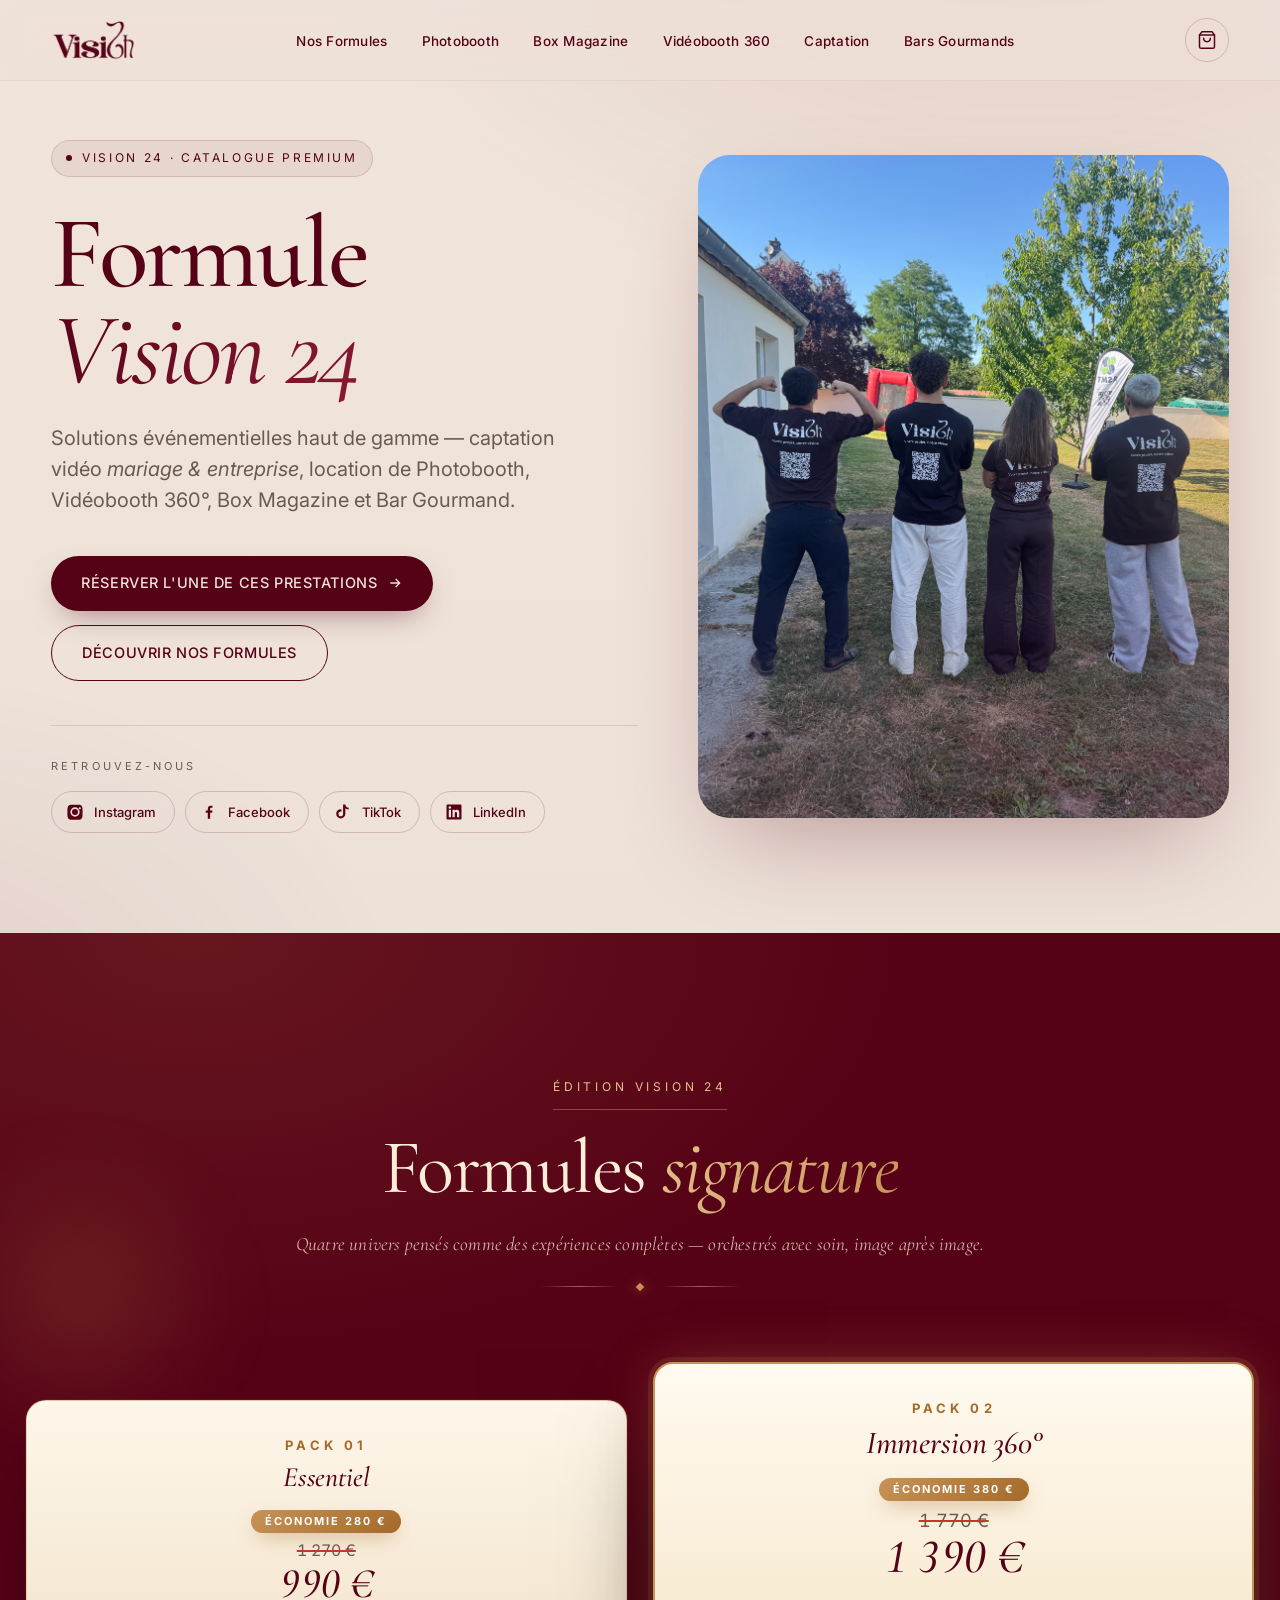
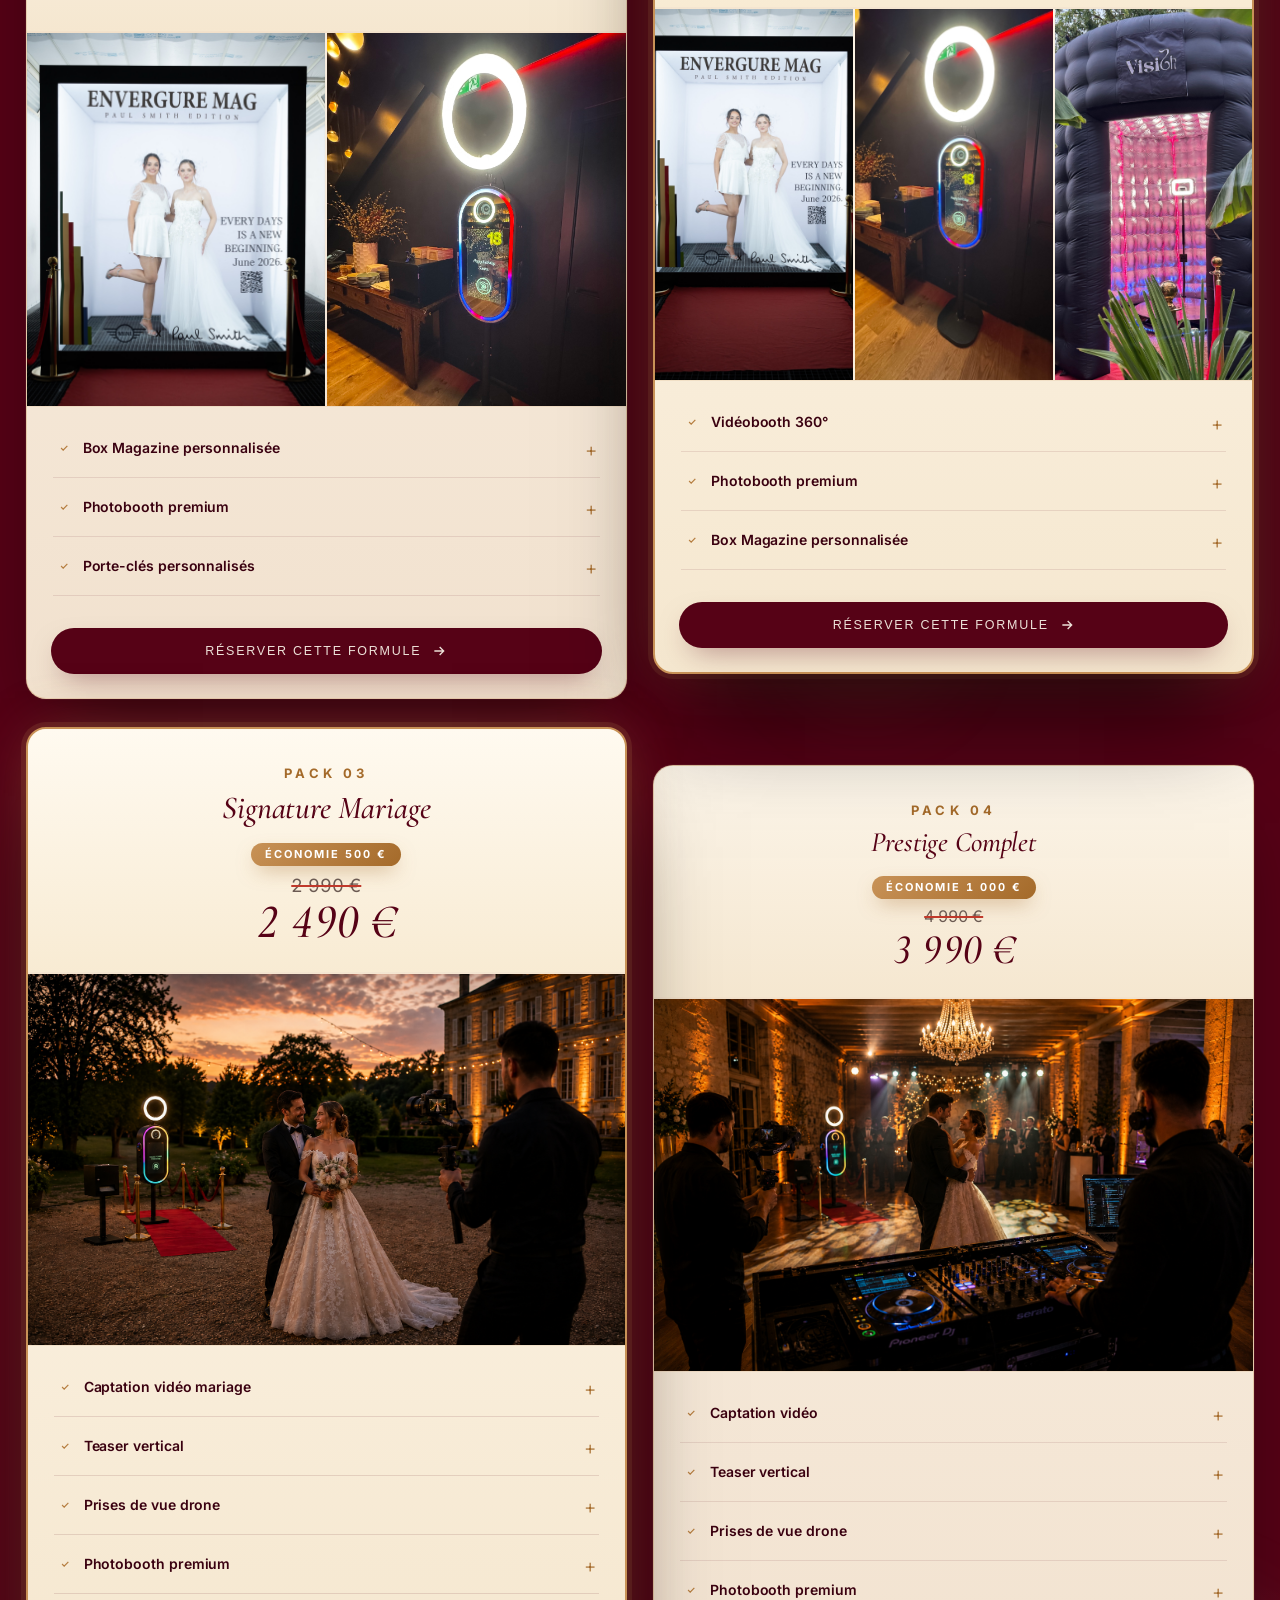
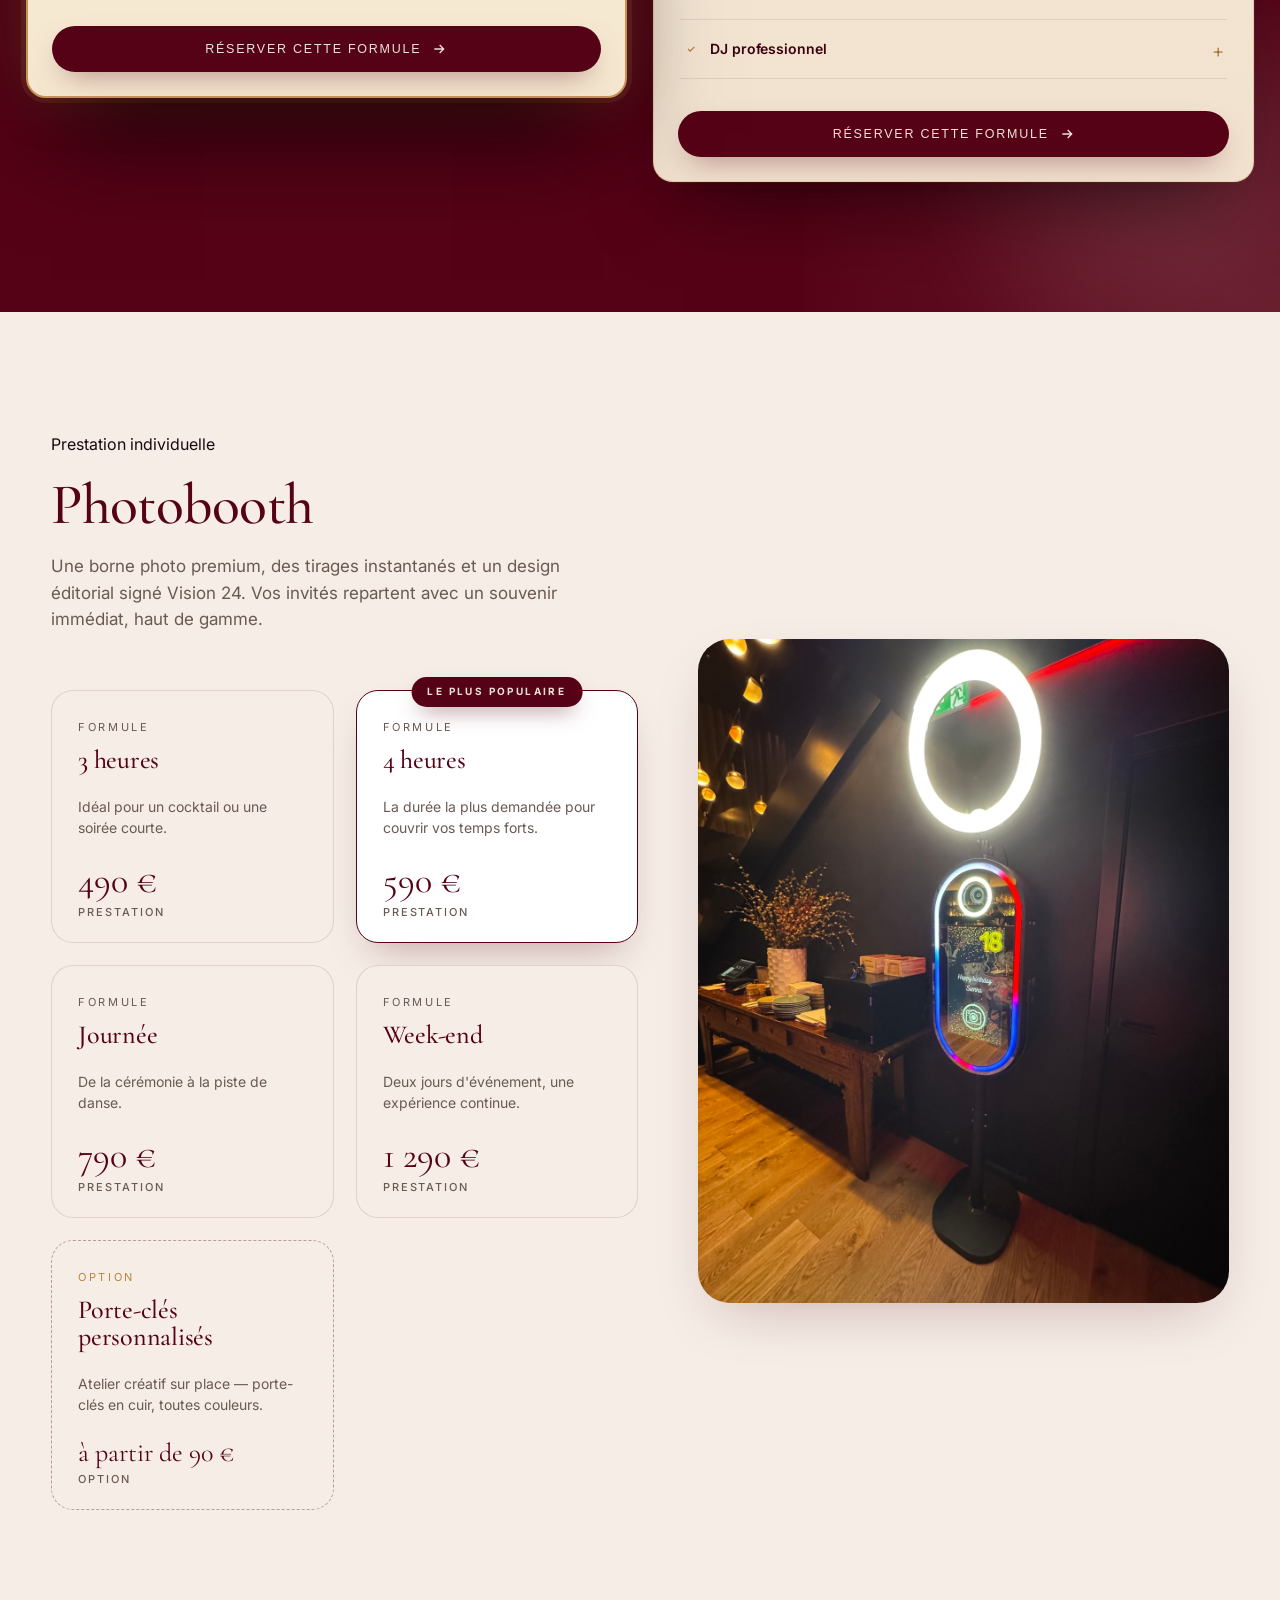
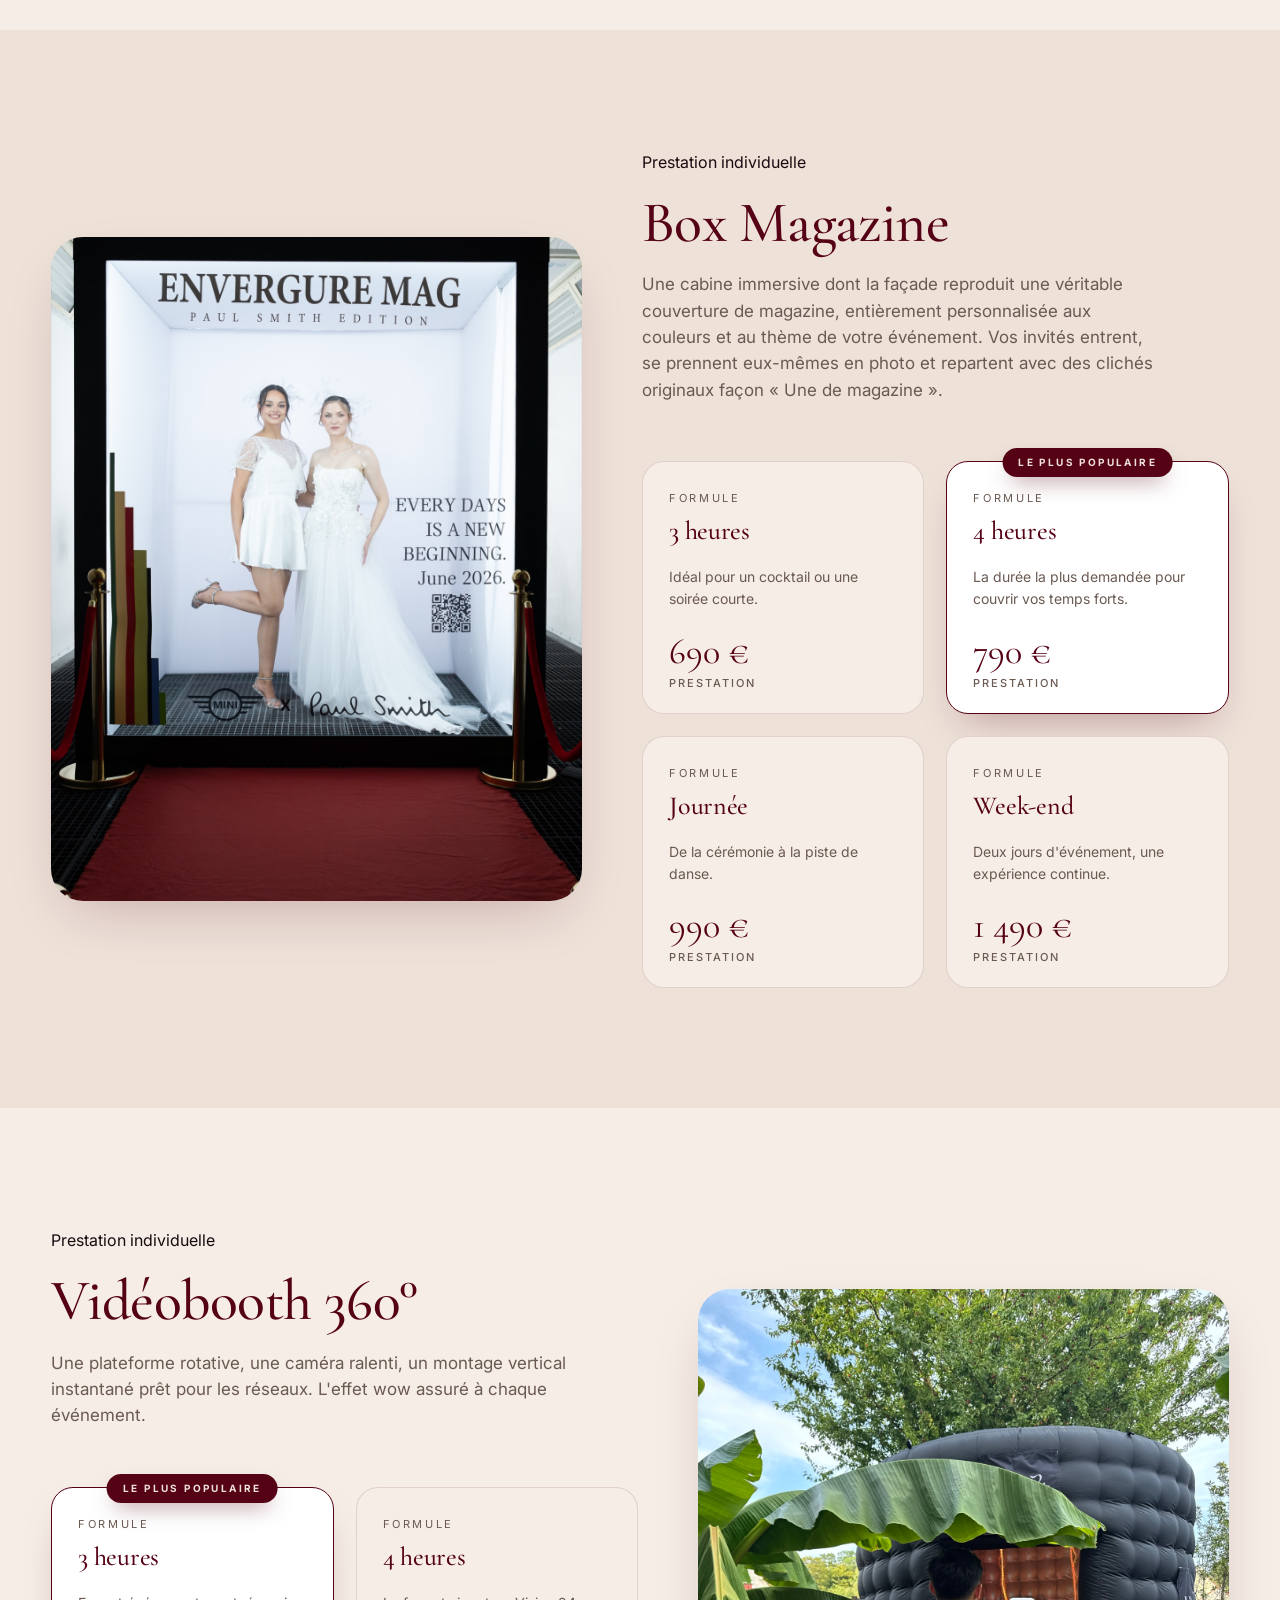
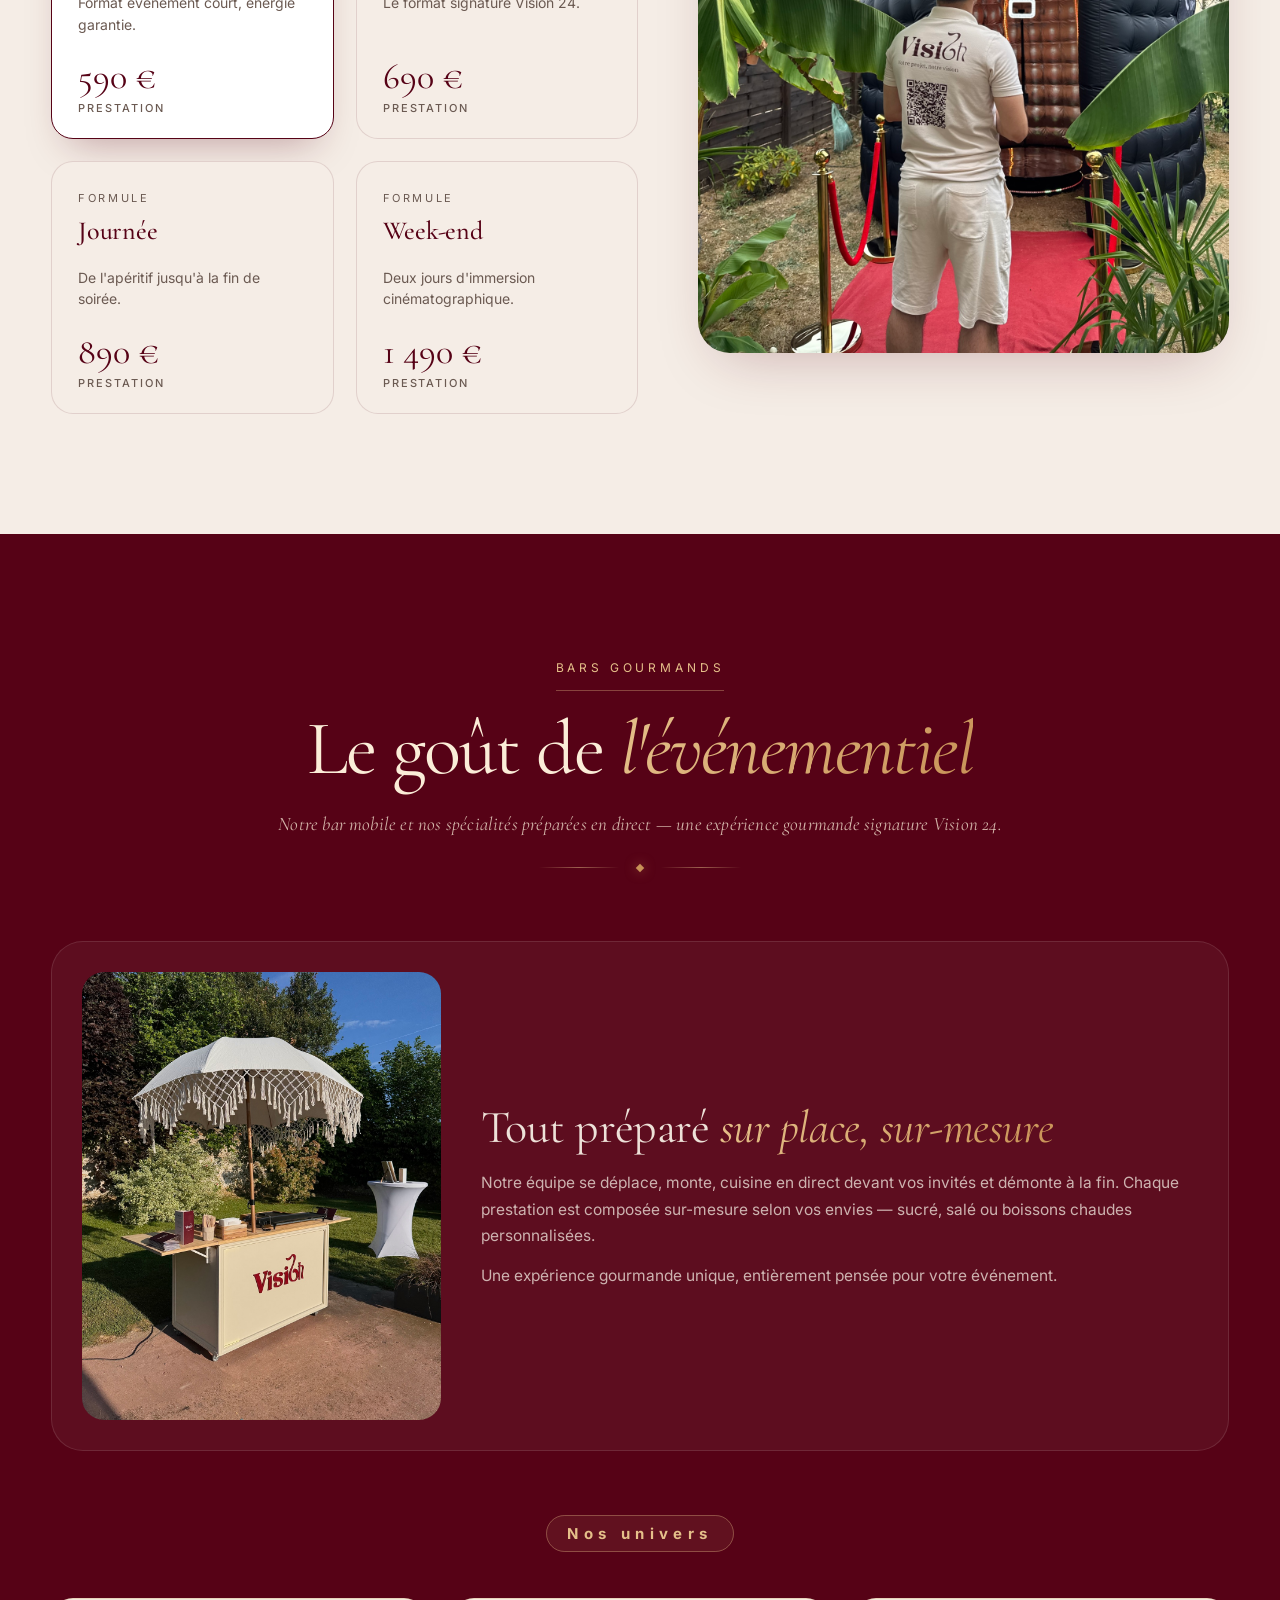
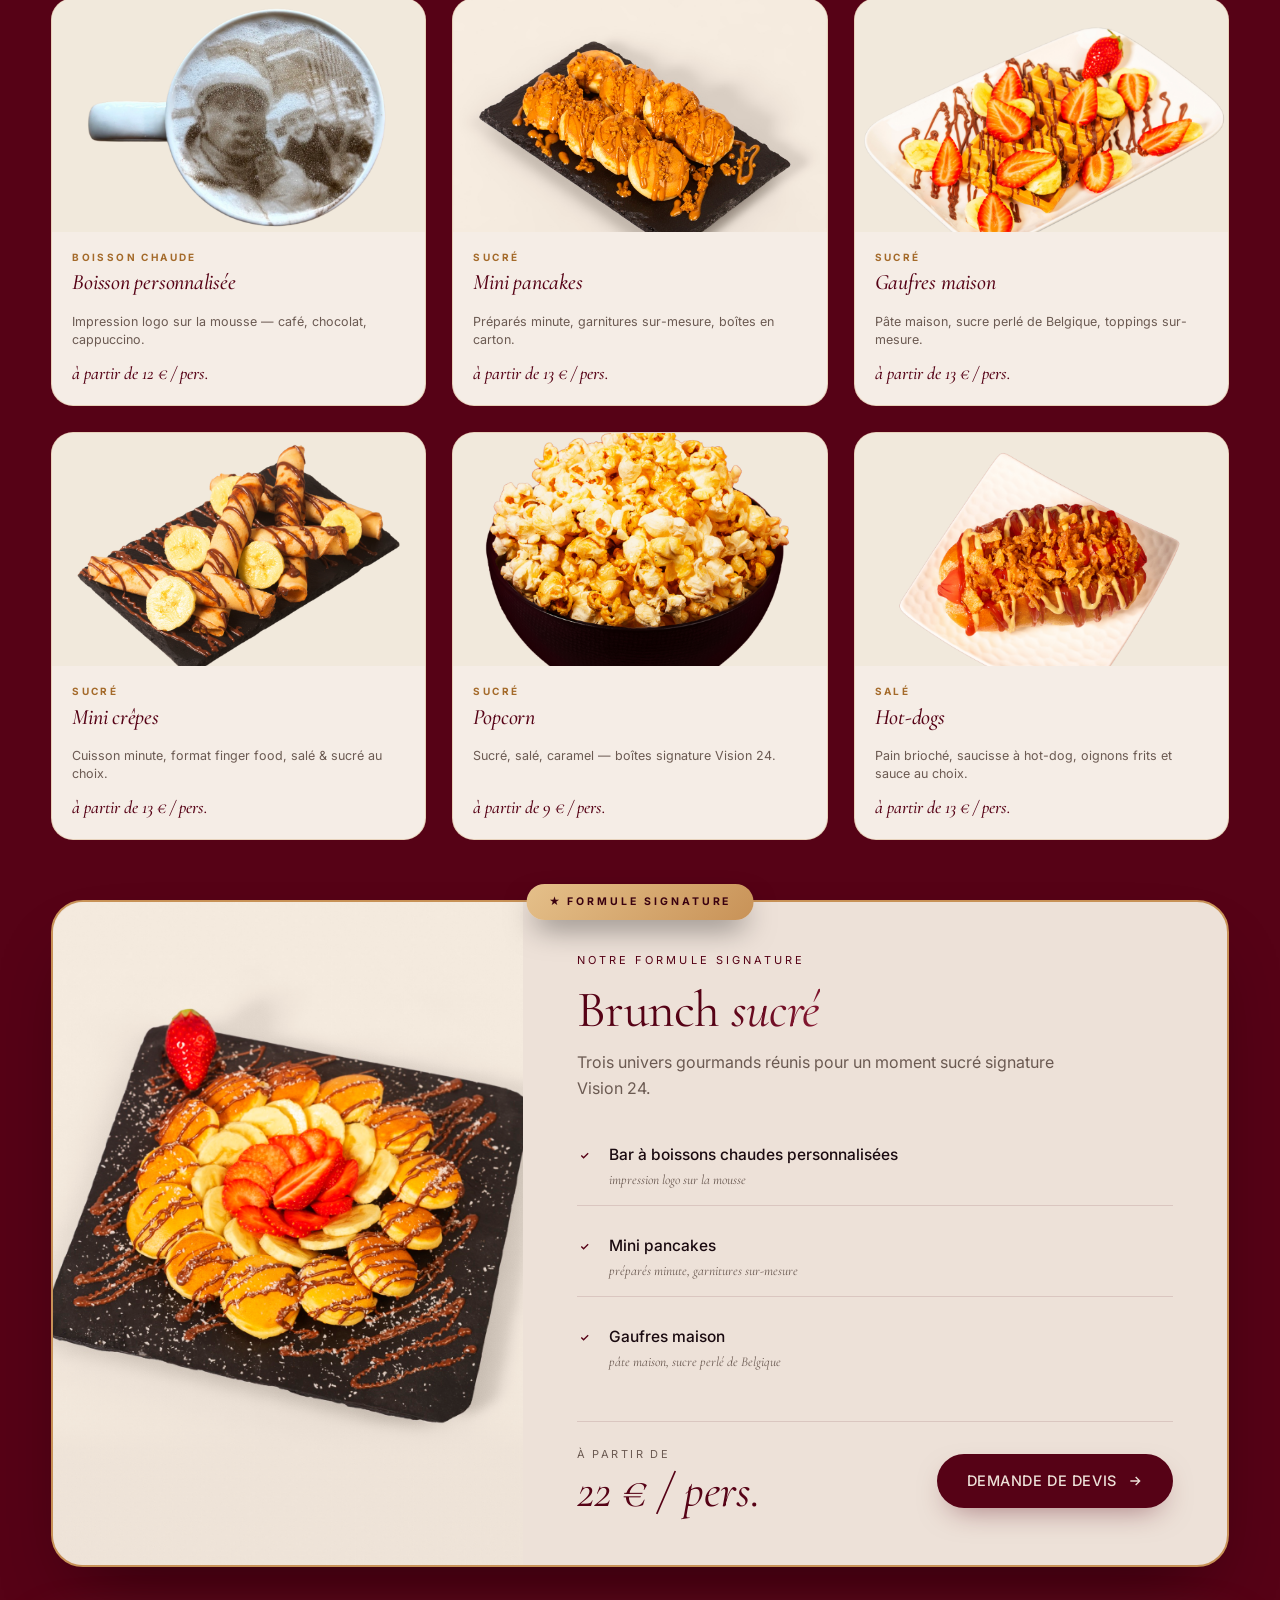
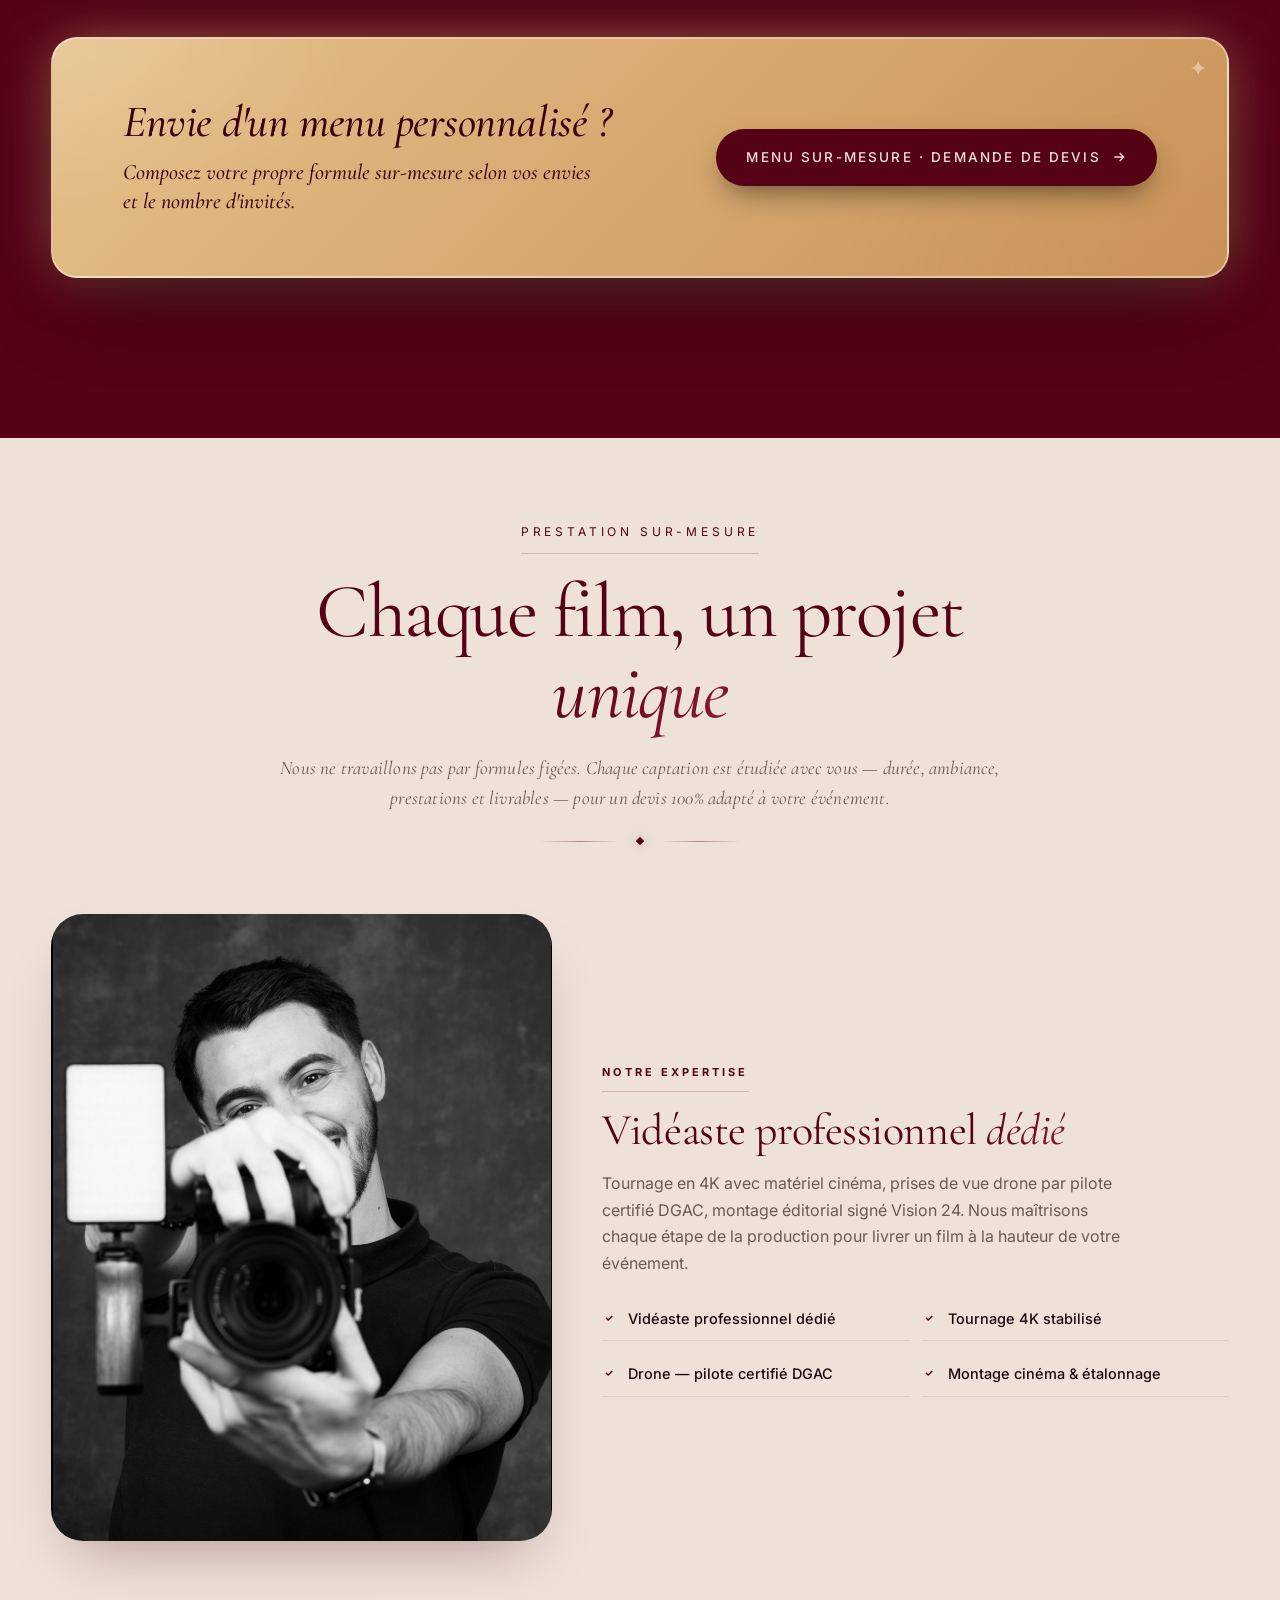
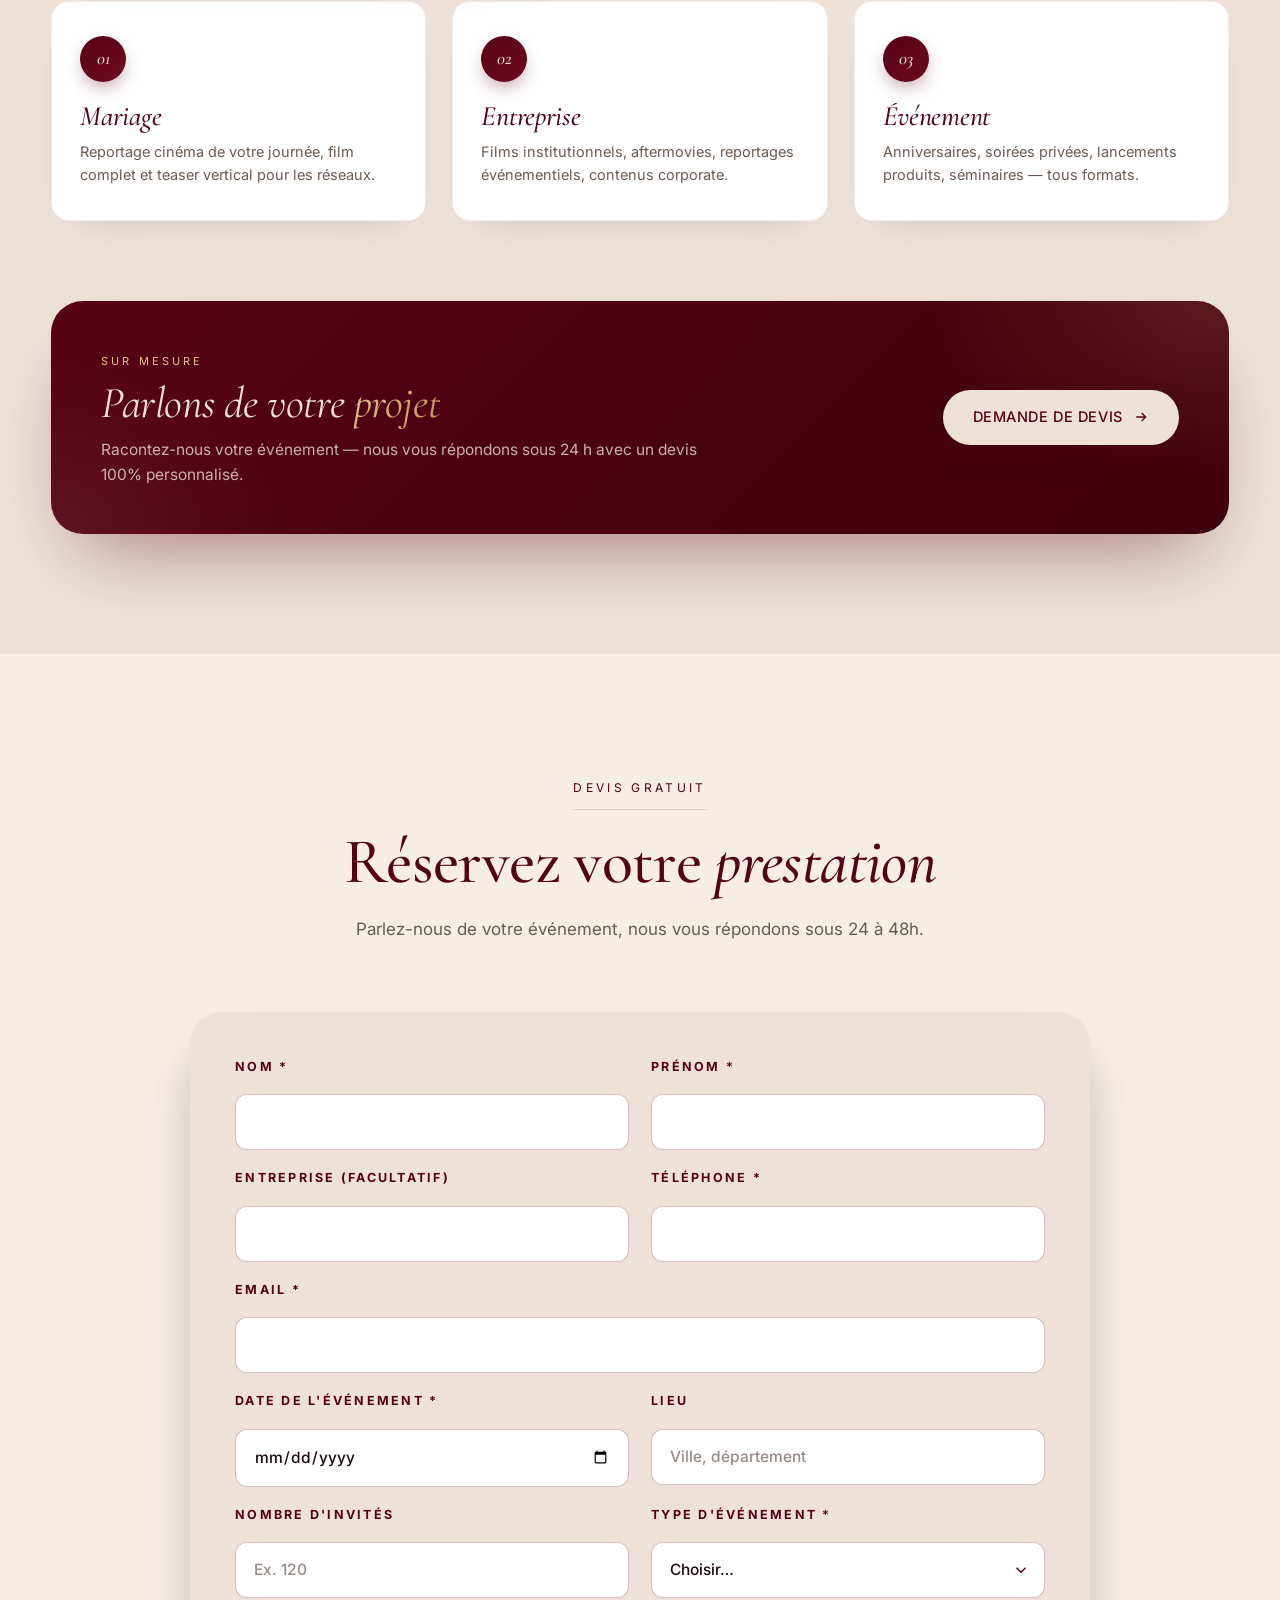
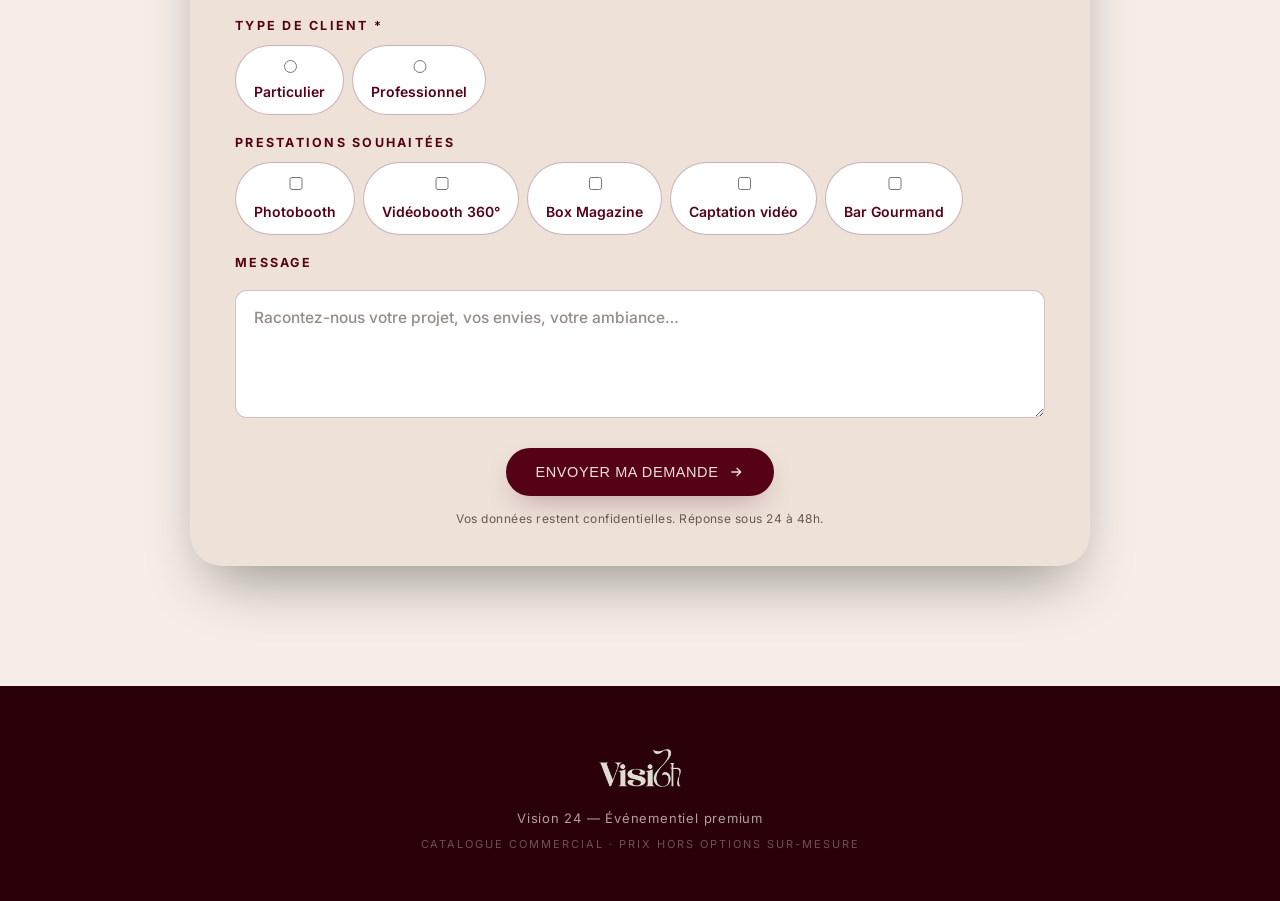
==== commit 8fafd92c: "Section devis beige + confirmation identique vision24.fr" ====
--- a/presentation/index.html
+++ b/presentation/index.html
@@ -694,7 +694,7 @@
 </section>
 
 <!-- ==================== DEVIS / RÉSERVATION ==================== -->
-<section class="section-dark" id="devis">
+<section class="section-alt" id="devis">
   <div class="container">
     <div class="section-head reveal">
       <span class="eyebrow">Devis gratuit</span>
--- a/presentation/style.css
+++ b/presentation/style.css
@@ -3458,37 +3458,35 @@
   .ck-grid{ grid-template-columns: 1fr; }
 }
 
-/* ---------- CONFIRMATION FORMULAIRE DEVIS ---------- */
+/* ---------- CONFIRMATION FORMULAIRE DEVIS (identique vision24.fr) ---------- */
 .form-success{
   display: none;
   text-align: center;
   max-width: 640px;
   margin: 0 auto;
-  padding: 60px 40px;
+  padding: 64px 40px;
   background: var(--beige);
-  border: 1px solid rgba(237,225,216,.35);
+  border: 1px solid var(--line);
   border-radius: var(--radius-lg);
-  box-shadow: 0 30px 60px -20px rgba(0,0,0,.4);
 }
 .form-success.is-shown{
   display: block;
   animation: fadeUp 700ms cubic-bezier(.22,1,.36,1) both;
 }
 .form-success__icon{
-  width: 84px;
-  height: 84px;
+  width: 72px;
+  height: 72px;
   border-radius: 999px;
   background: var(--bordeaux);
   color: var(--beige);
   display: inline-flex; align-items: center; justify-content: center;
   margin: 0 auto 24px;
-  box-shadow: 0 20px 40px -12px rgba(86,2,22,.5);
   animation: iconPop .8s cubic-bezier(.22,1.6,.36,1) 200ms both;
 }
 .form-success__icon svg{
-  width: 34px; height: 34px;
+  width: 28px; height: 28px;
   stroke: currentColor; fill: none;
-  stroke-width: 2.5;
+  stroke-width: 1.8;
   stroke-linecap: round; stroke-linejoin: round;
   stroke-dasharray: 40;
   stroke-dashoffset: 40;
@@ -3497,18 +3495,18 @@
 .form-success h3{
   font-family: var(--font-display);
   font-style: italic;
-  font-size: 44px;
-  color: var(--bordeaux);
-  margin: 0 0 14px;
+  font-size: 42px;
+  color: var(--bordeaux);
+  margin: 0 0 16px;
   font-weight: 500;
 }
 .form-success p{
   color: var(--muted);
   font-size: 17px;
   line-height: 1.6;
-  margin: 0;
-}
-.form-success p strong{ color: var(--bordeaux); font-weight: 700; }
+  margin: 0 auto;
+  max-width: 460px;
+}
 
 @keyframes fadeUp{
   from{ opacity: 0; transform: translateY(30px); }
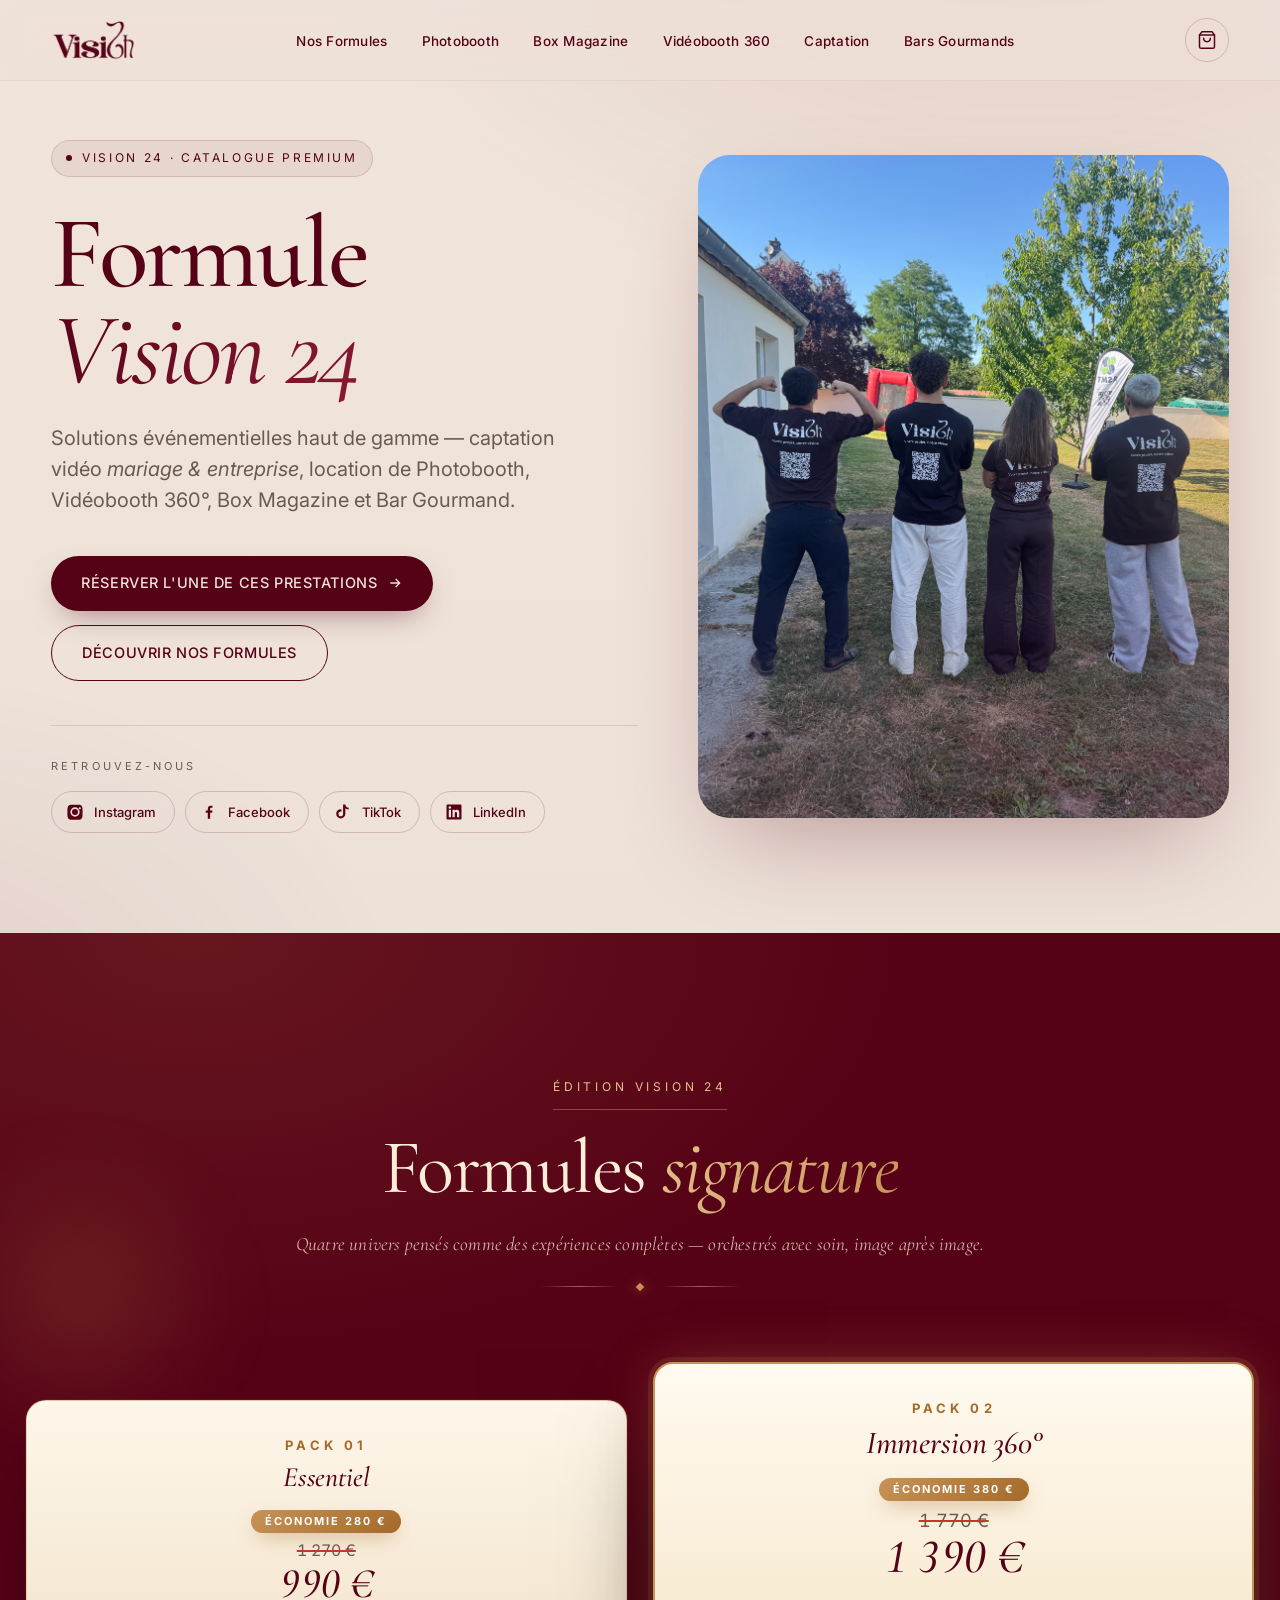
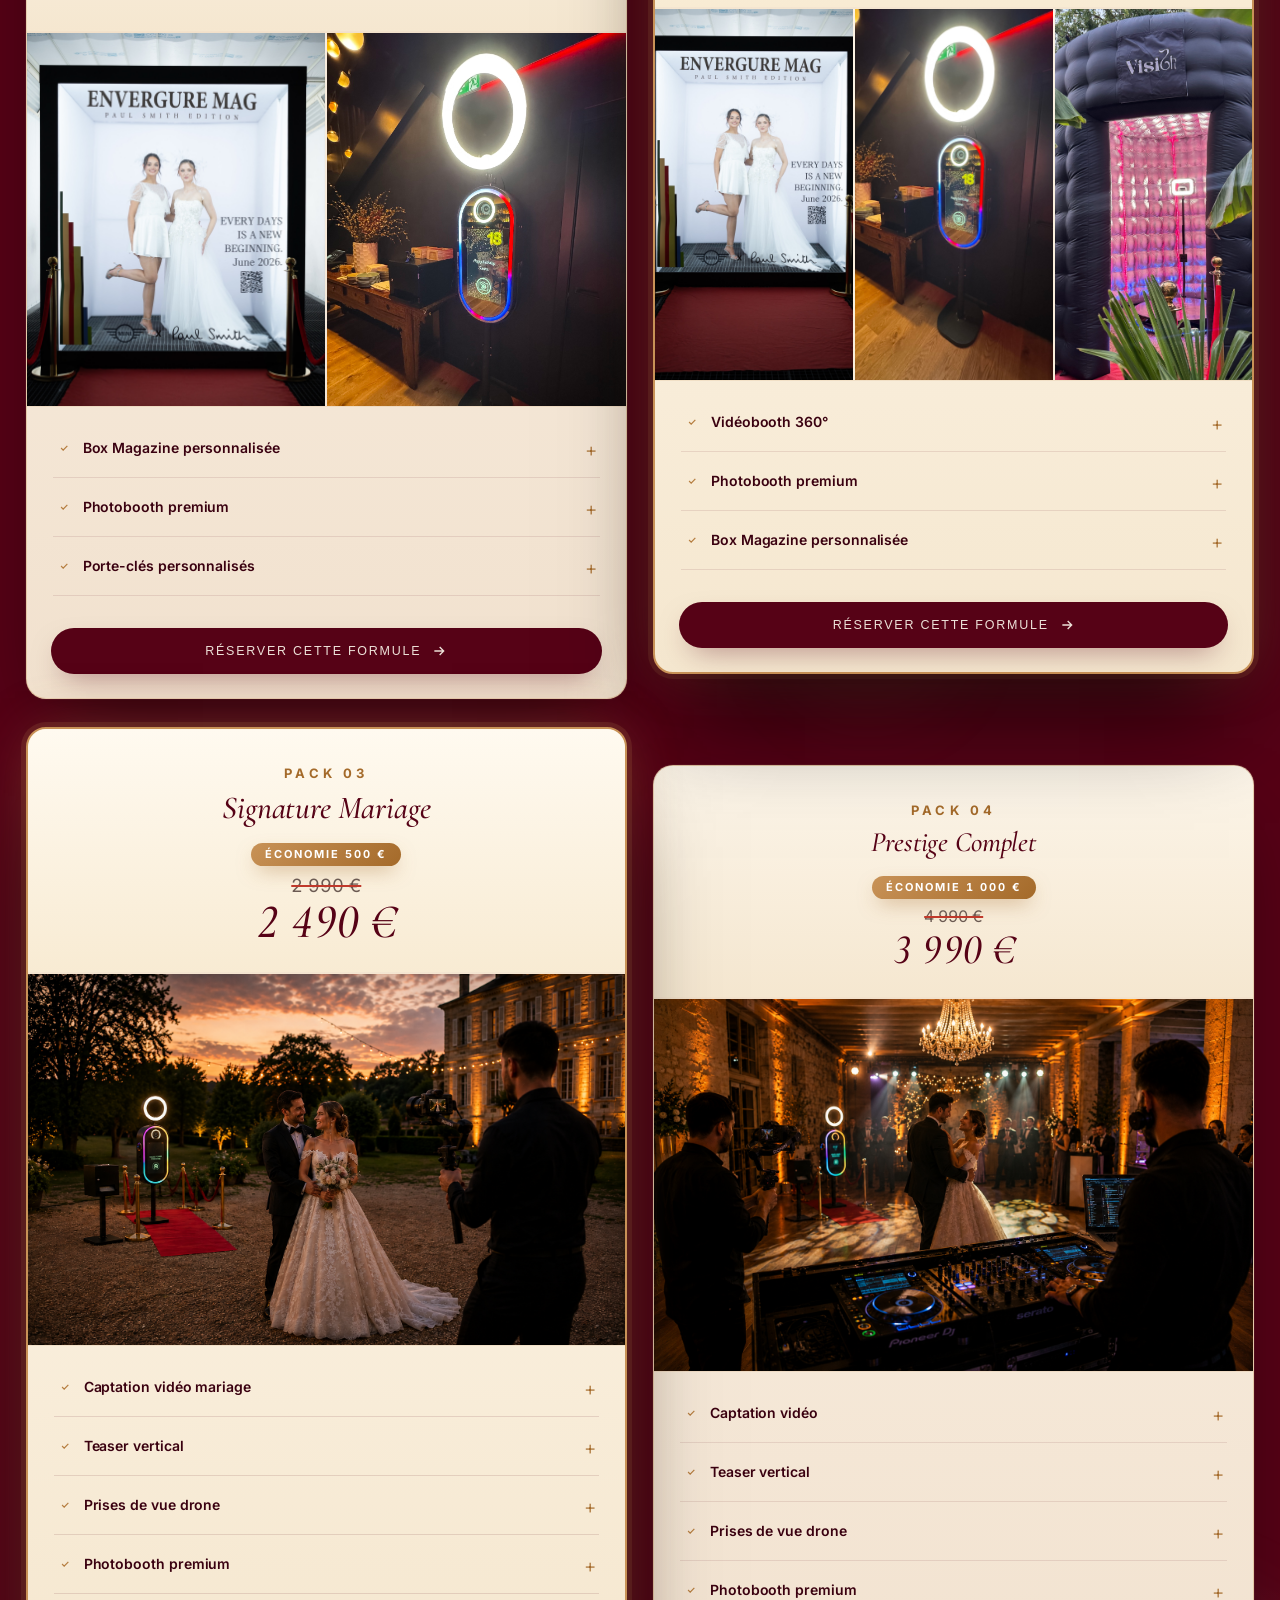
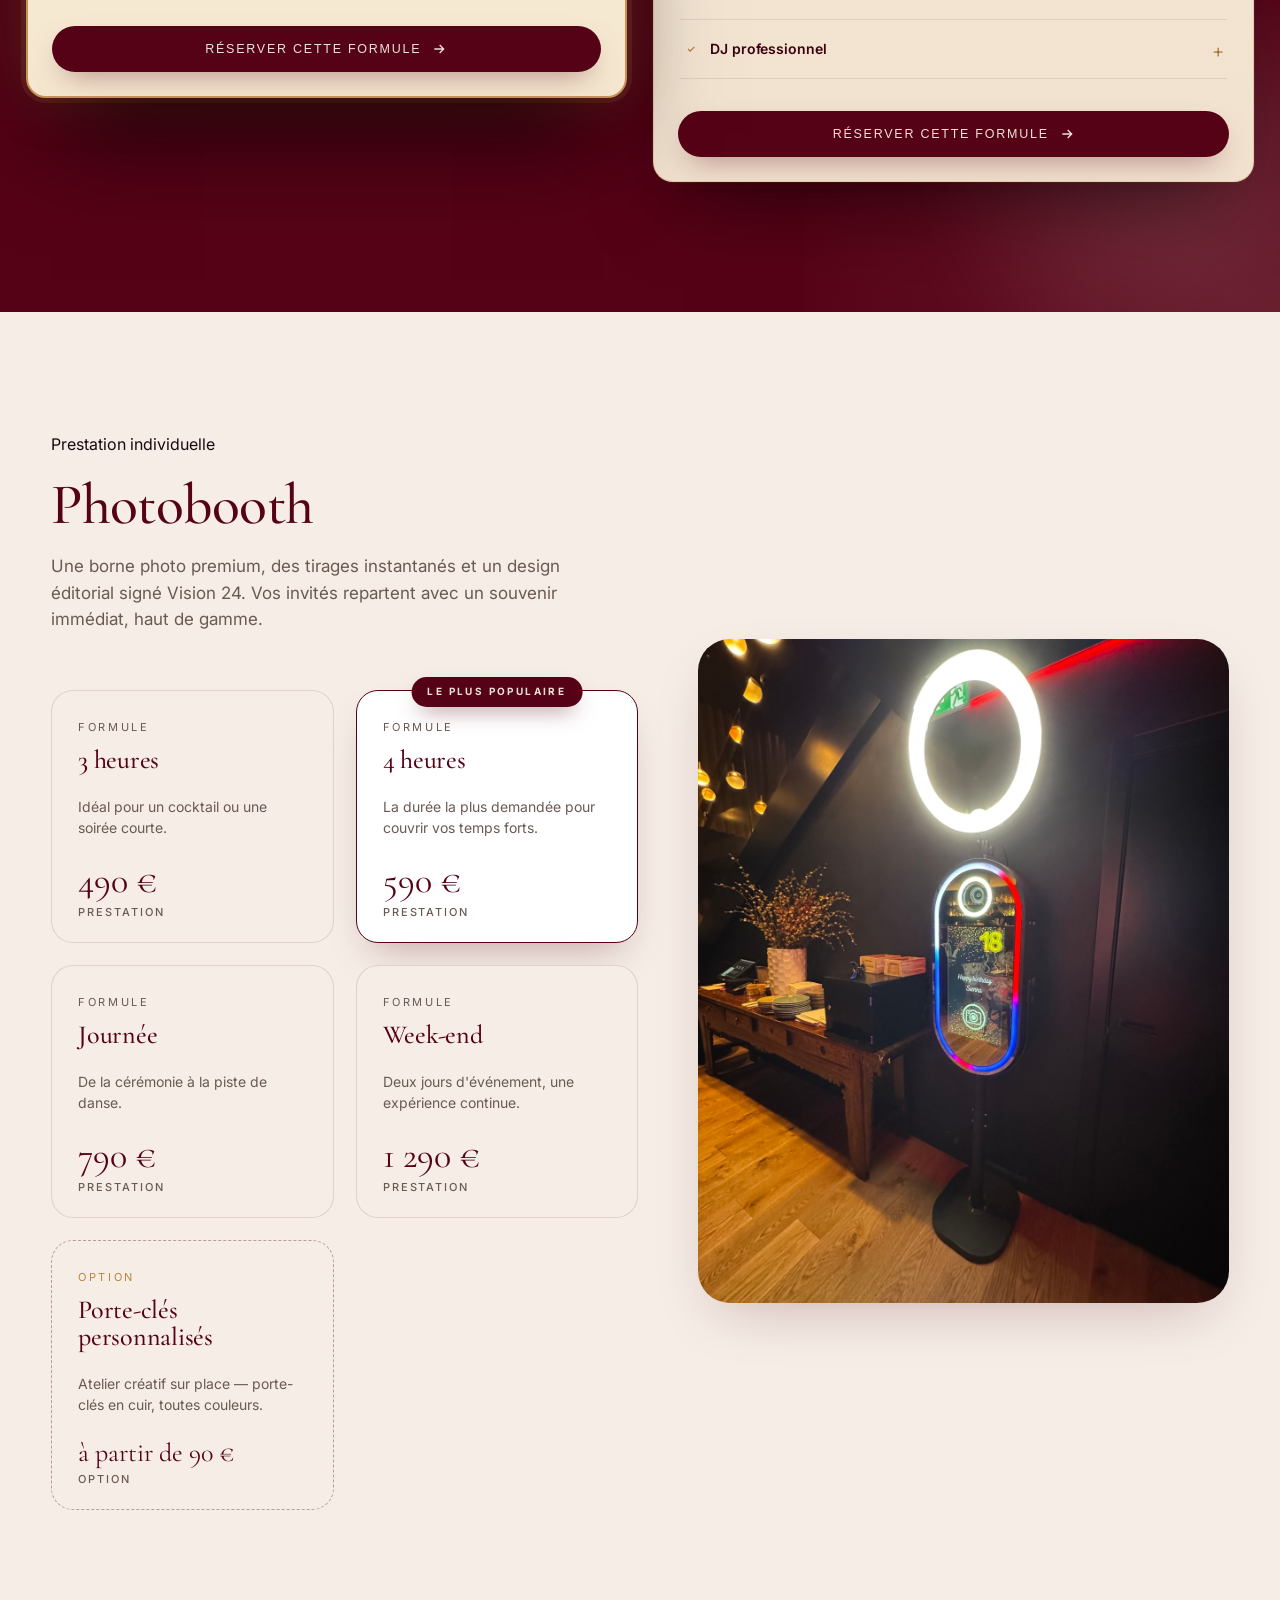
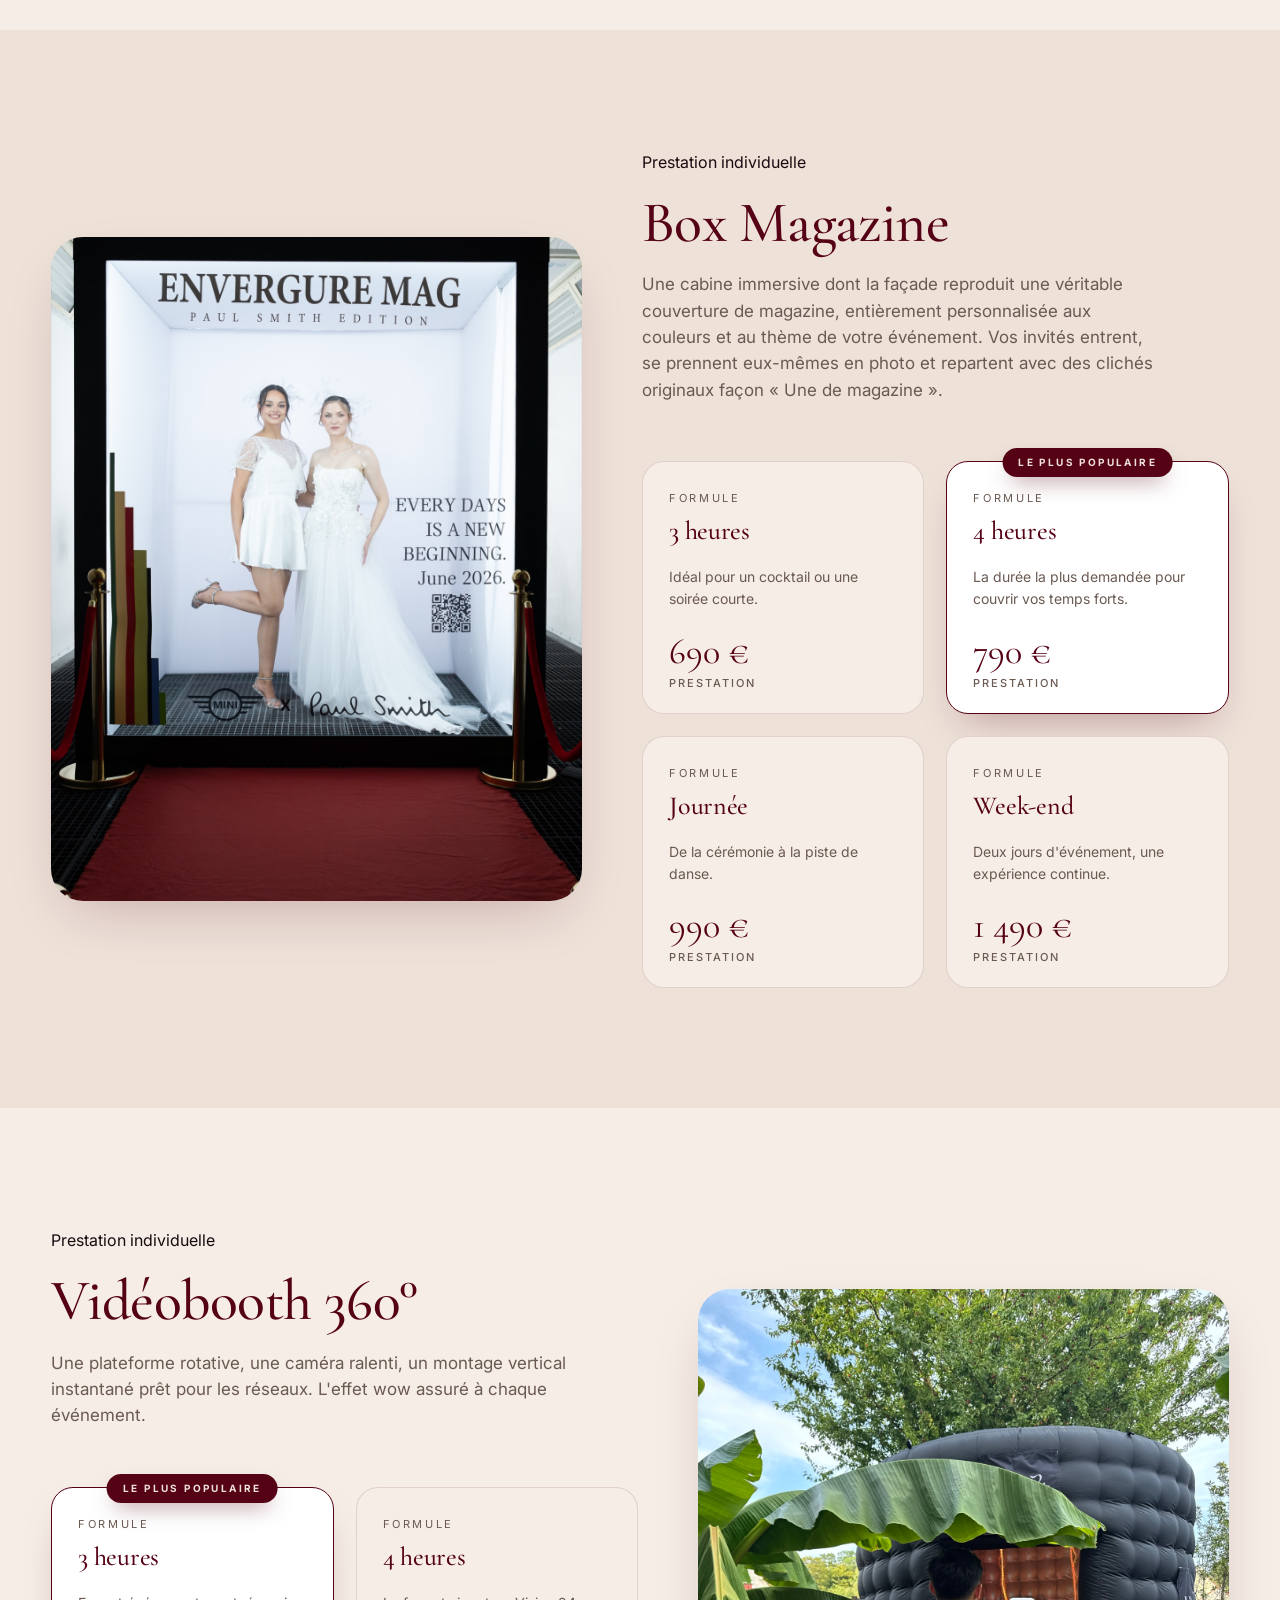
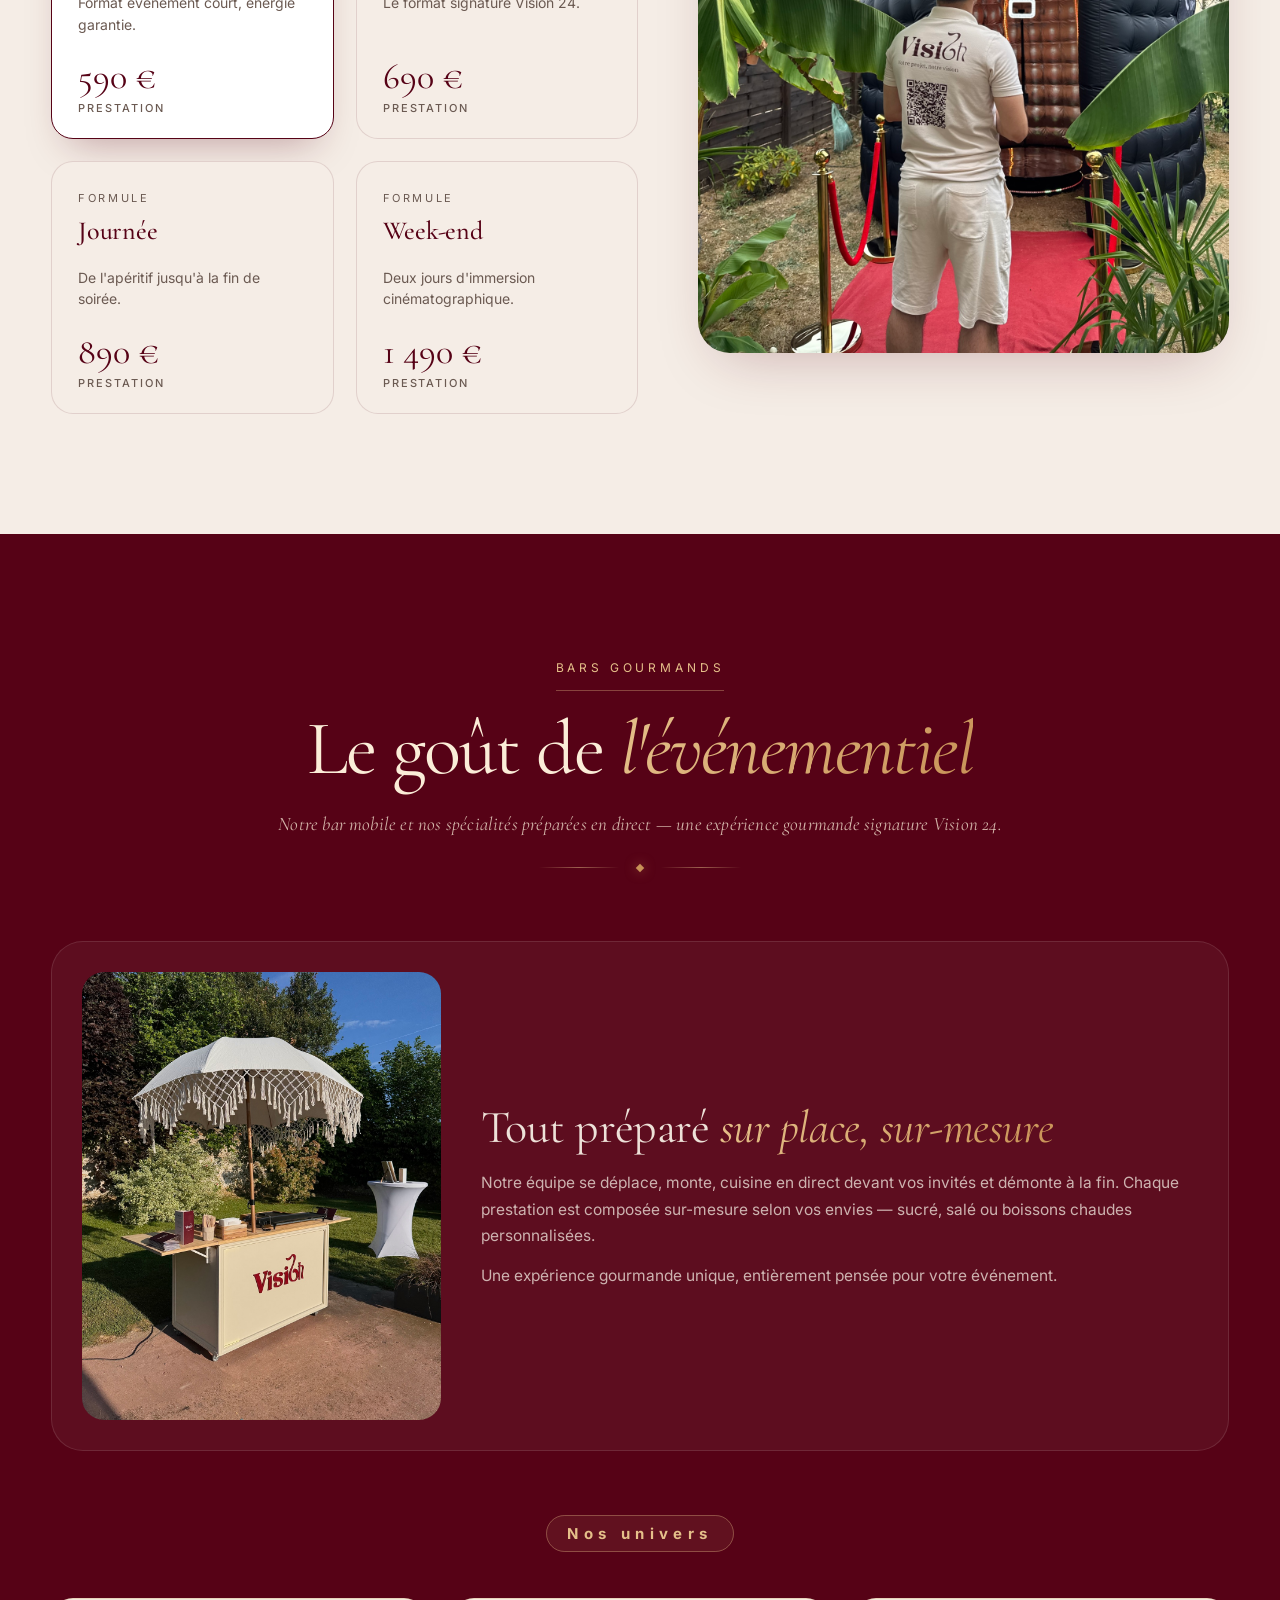
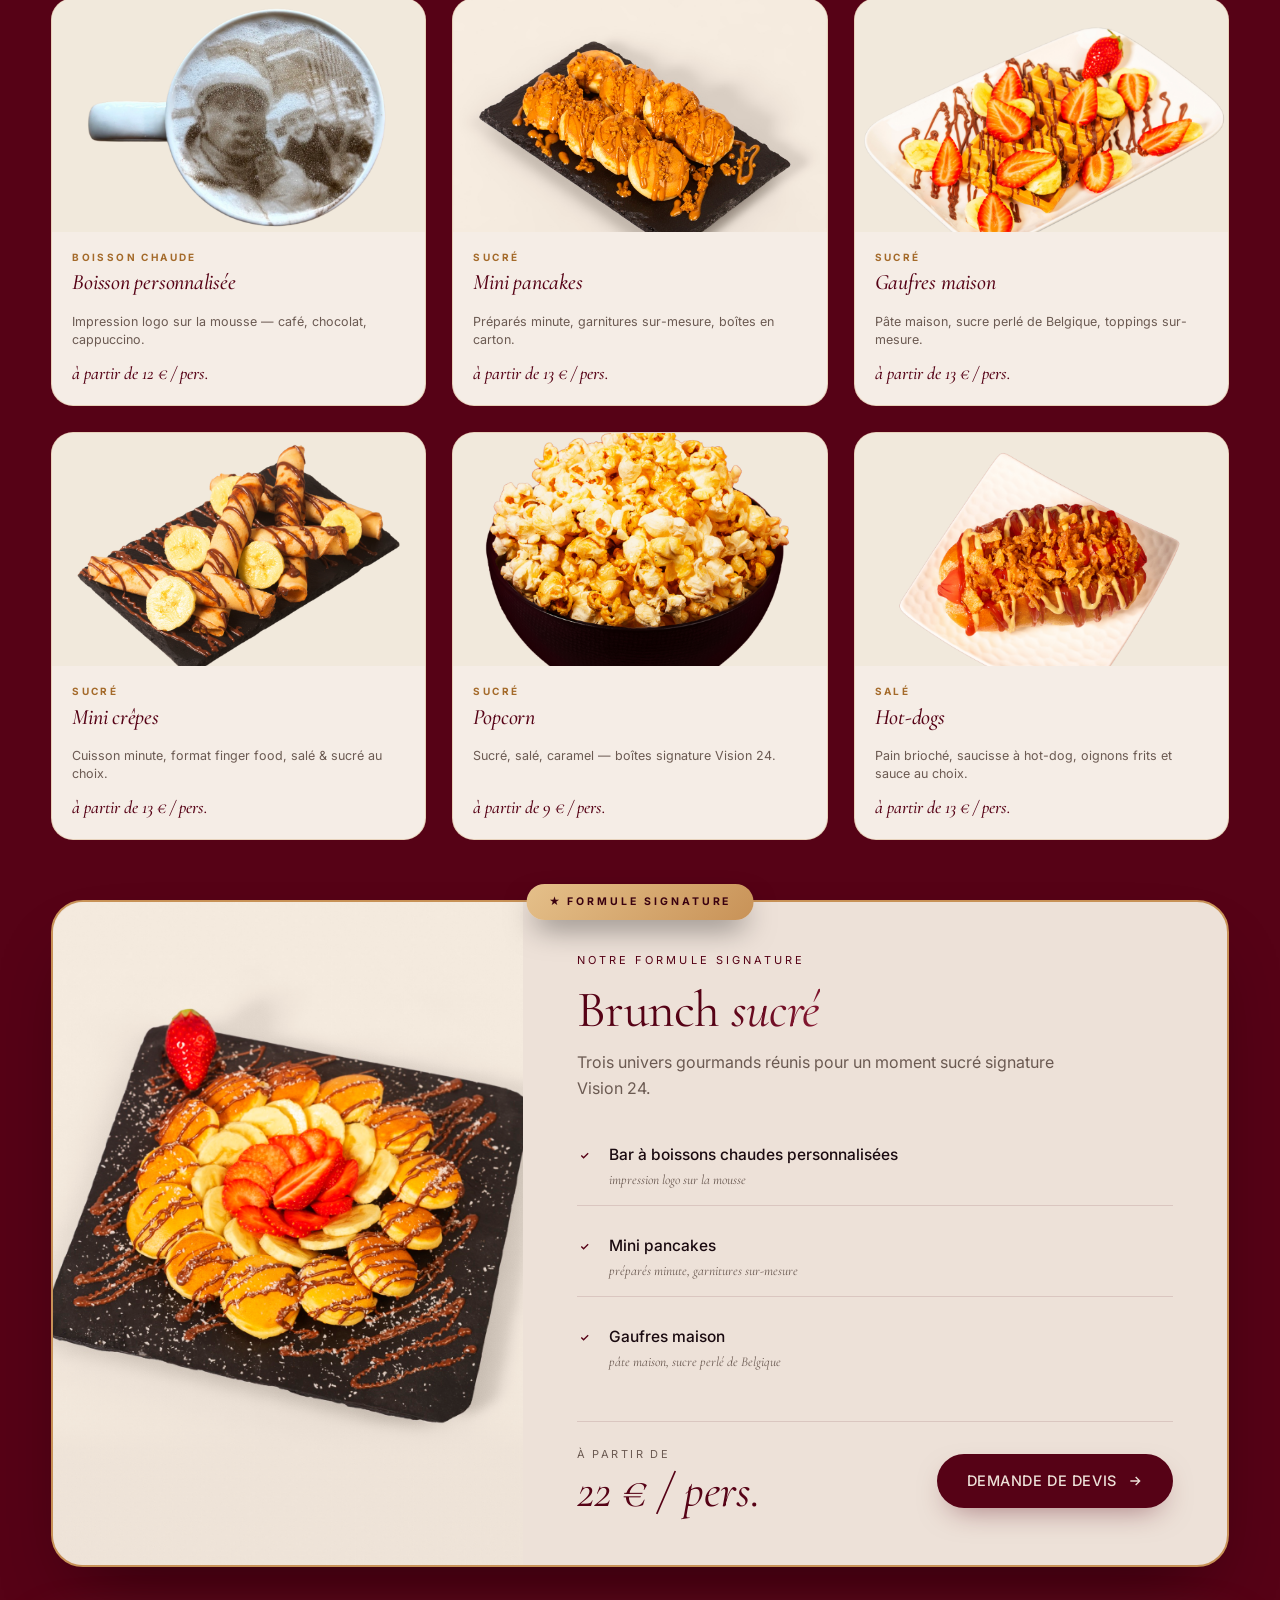
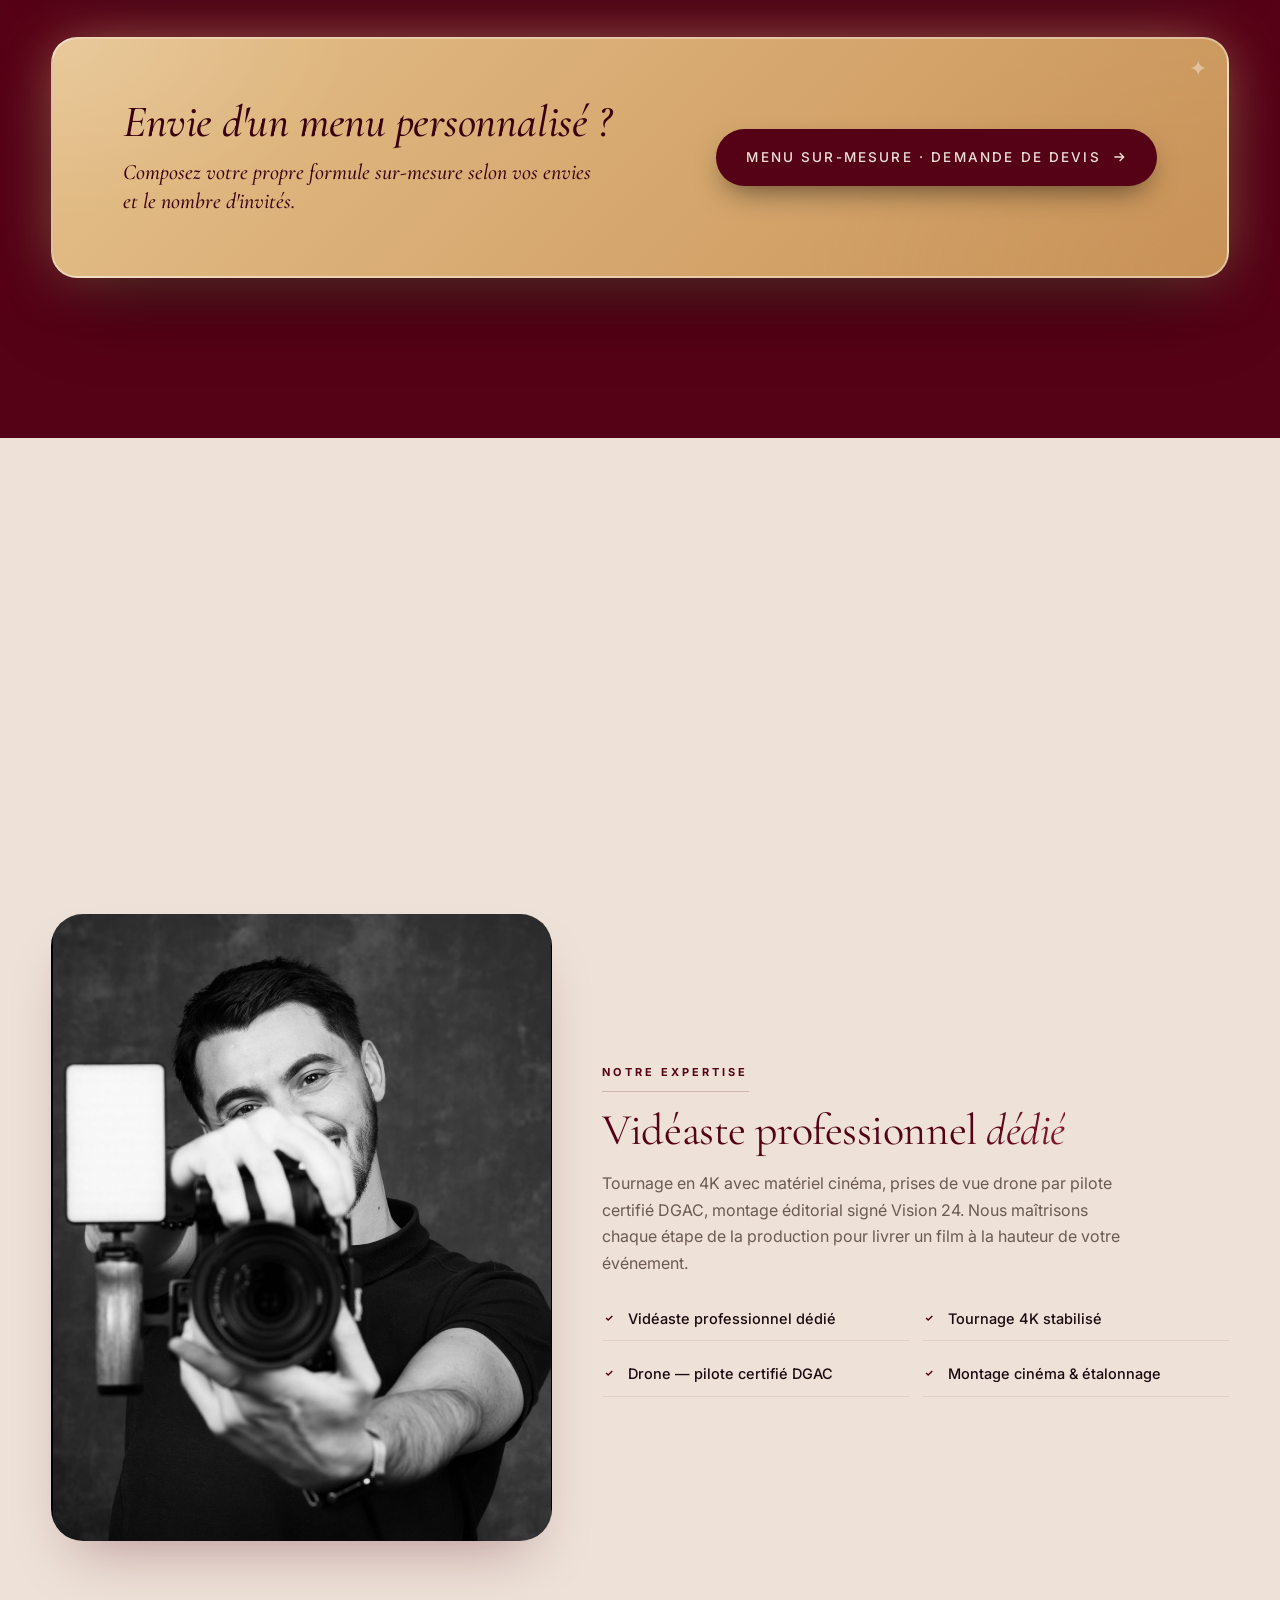
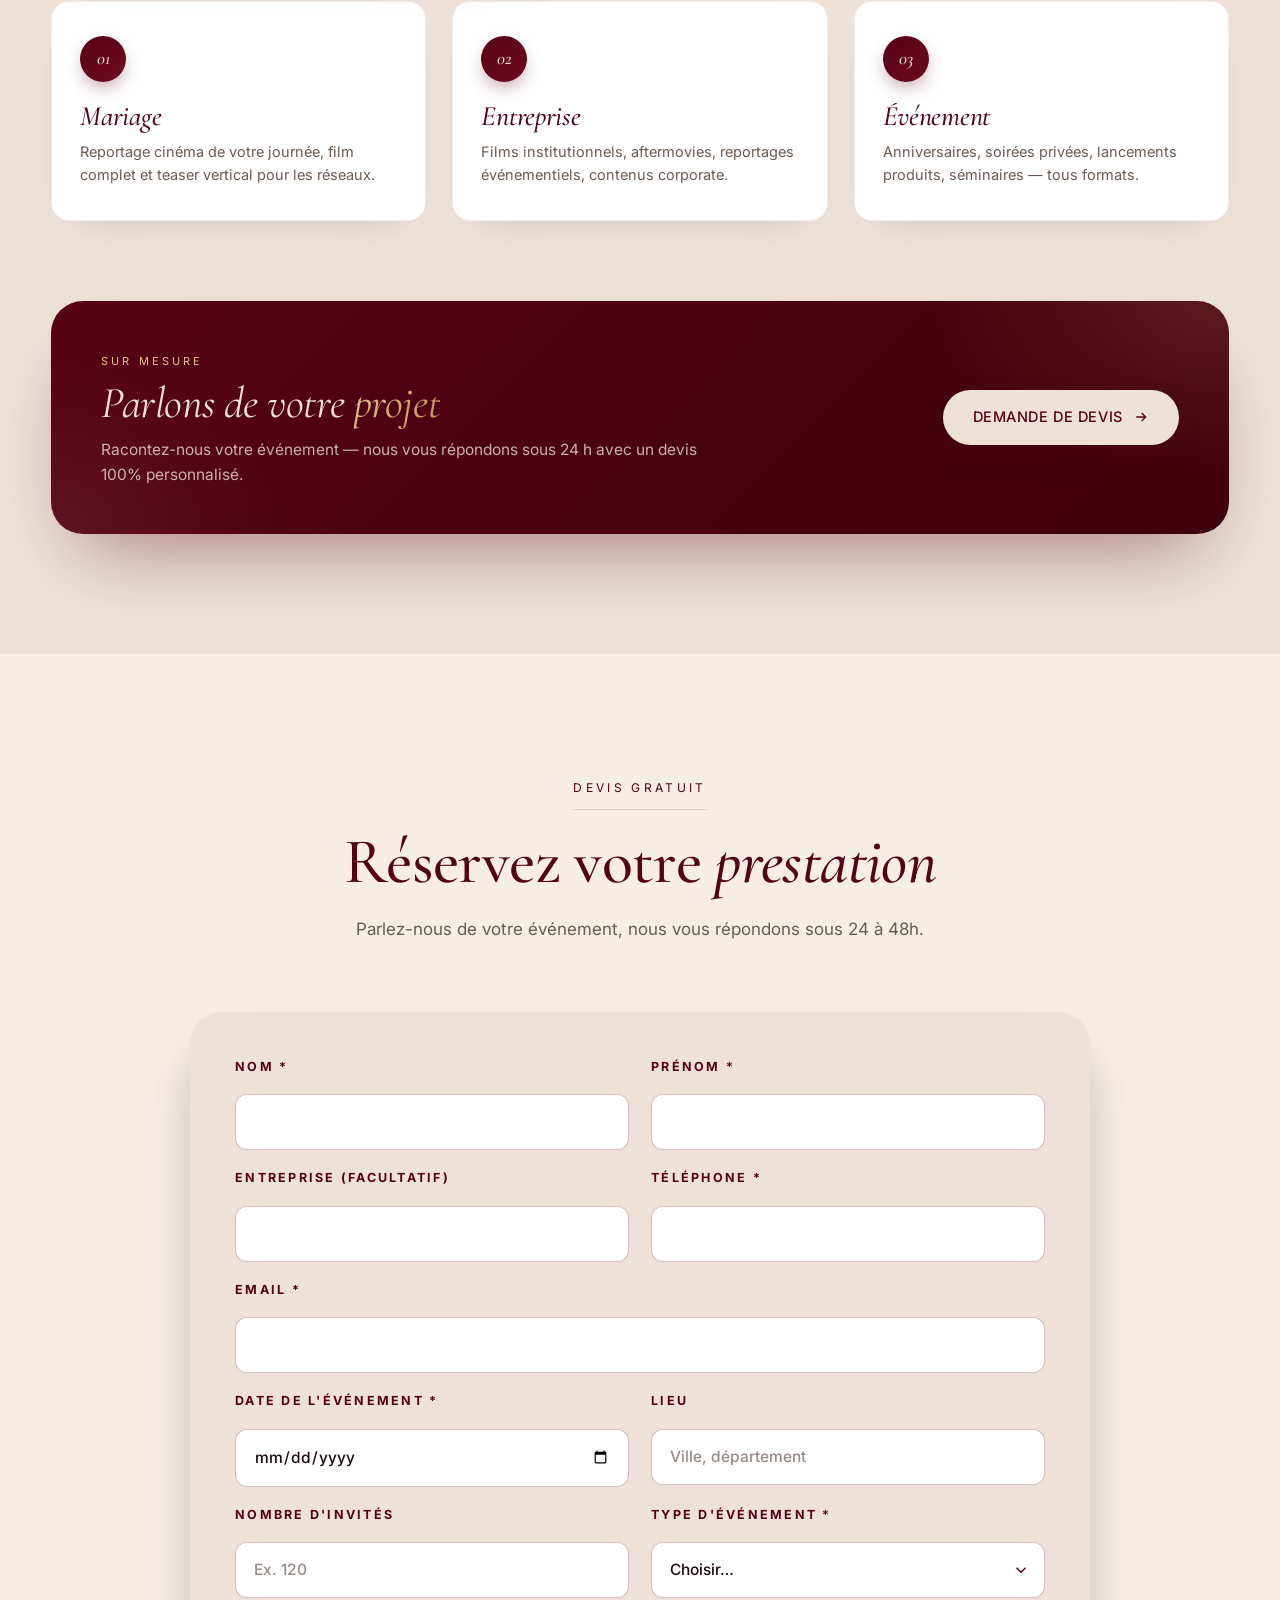
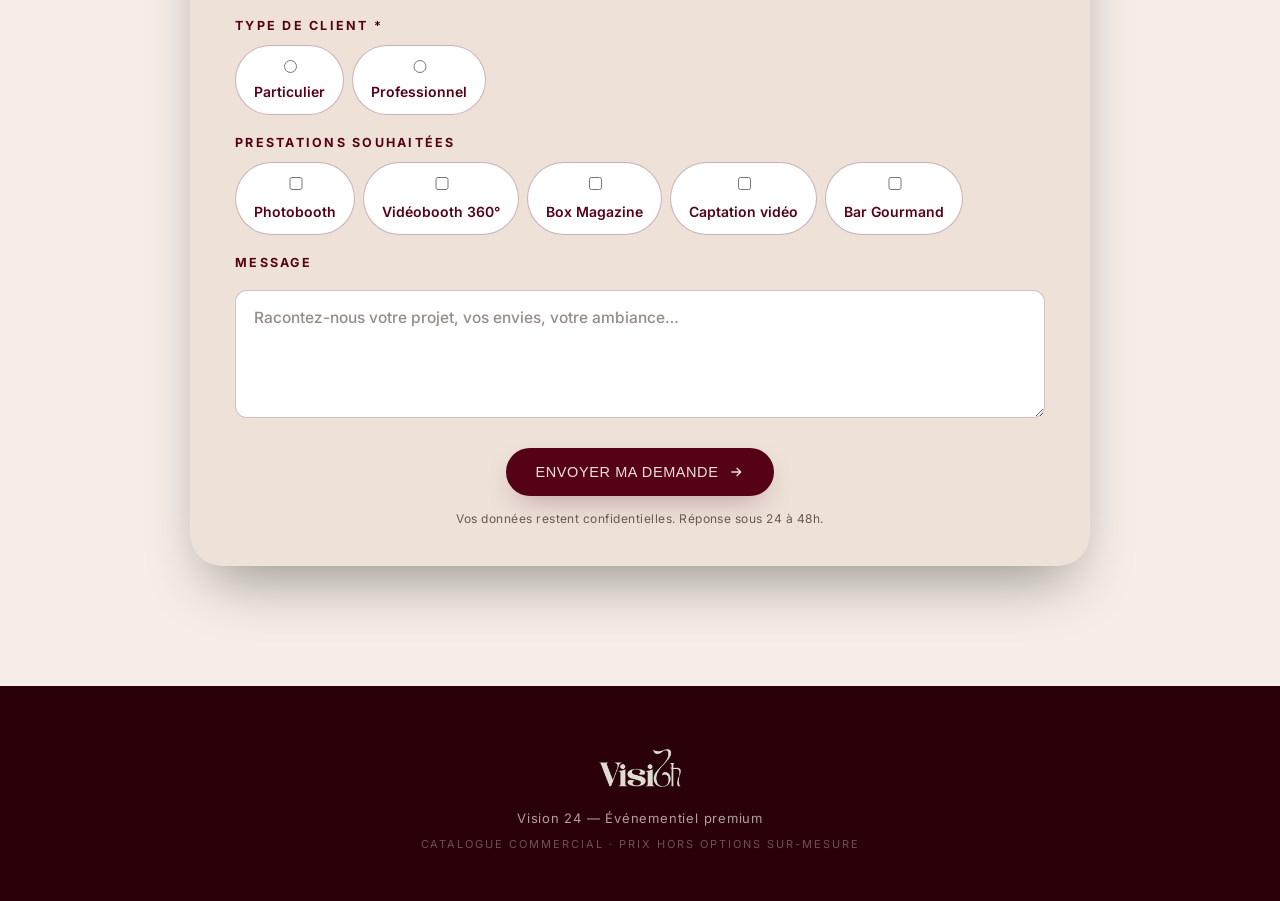
==== commit 59731e67: "Confirmation : bulle Demande envoyée + message en italique Cormorant" ====
--- a/presentation/index.html
+++ b/presentation/index.html
@@ -770,8 +770,8 @@
       <div class="form-success__icon" aria-hidden="true" style="width:72px;height:72px;border-radius:999px;background:#560216;color:#EDE1D8;display:inline-flex;align-items:center;justify-content:center;margin:0 auto 22px;">
         <svg width="28" height="28" viewBox="0 0 24 24" fill="none" stroke="currentColor" stroke-width="1.8" stroke-linecap="round" stroke-linejoin="round"><path d="M20 6L9 17l-5-5"/></svg>
       </div>
-      <h3>Demande envoyée</h3>
-      <p>Votre demande a bien été envoyée. Nous vous répondrons dans les plus brefs délais.</p>
+      <span class="form-success__pill">Demande envoyée</span>
+      <p class="form-success__msg">Votre demande a bien été envoyée. Nous vous répondrons dans les plus brefs délais.</p>
     </div>
   </div>
 </section>
--- a/presentation/style.css
+++ b/presentation/style.css
@@ -3492,20 +3492,28 @@
   stroke-dashoffset: 40;
   animation: drawCheck .7s cubic-bezier(.22,1,.36,1) .5s both;
 }
-.form-success h3{
-  font-family: var(--font-display);
-  font-style: italic;
-  font-size: 42px;
-  color: var(--bordeaux);
-  margin: 0 0 16px;
+.form-success__pill{
+  display: inline-block;
+  padding: 8px 20px;
+  background: var(--bordeaux);
+  color: var(--beige);
+  border-radius: 999px;
+  font-size: 12px;
+  letter-spacing: .24em;
+  text-transform: uppercase;
+  font-weight: 700;
+  margin-bottom: 22px;
+  box-shadow: 0 8px 20px -6px rgba(86,2,22,.4);
+}
+.form-success__msg{
+  font-family: var(--font-display);
+  font-style: italic;
+  font-size: clamp(24px, 3vw, 34px);
+  line-height: 1.35;
+  color: var(--bordeaux);
+  margin: 0 auto;
+  max-width: 520px;
   font-weight: 500;
-}
-.form-success p{
-  color: var(--muted);
-  font-size: 17px;
-  line-height: 1.6;
-  margin: 0 auto;
-  max-width: 460px;
 }
 
 @keyframes fadeUp{
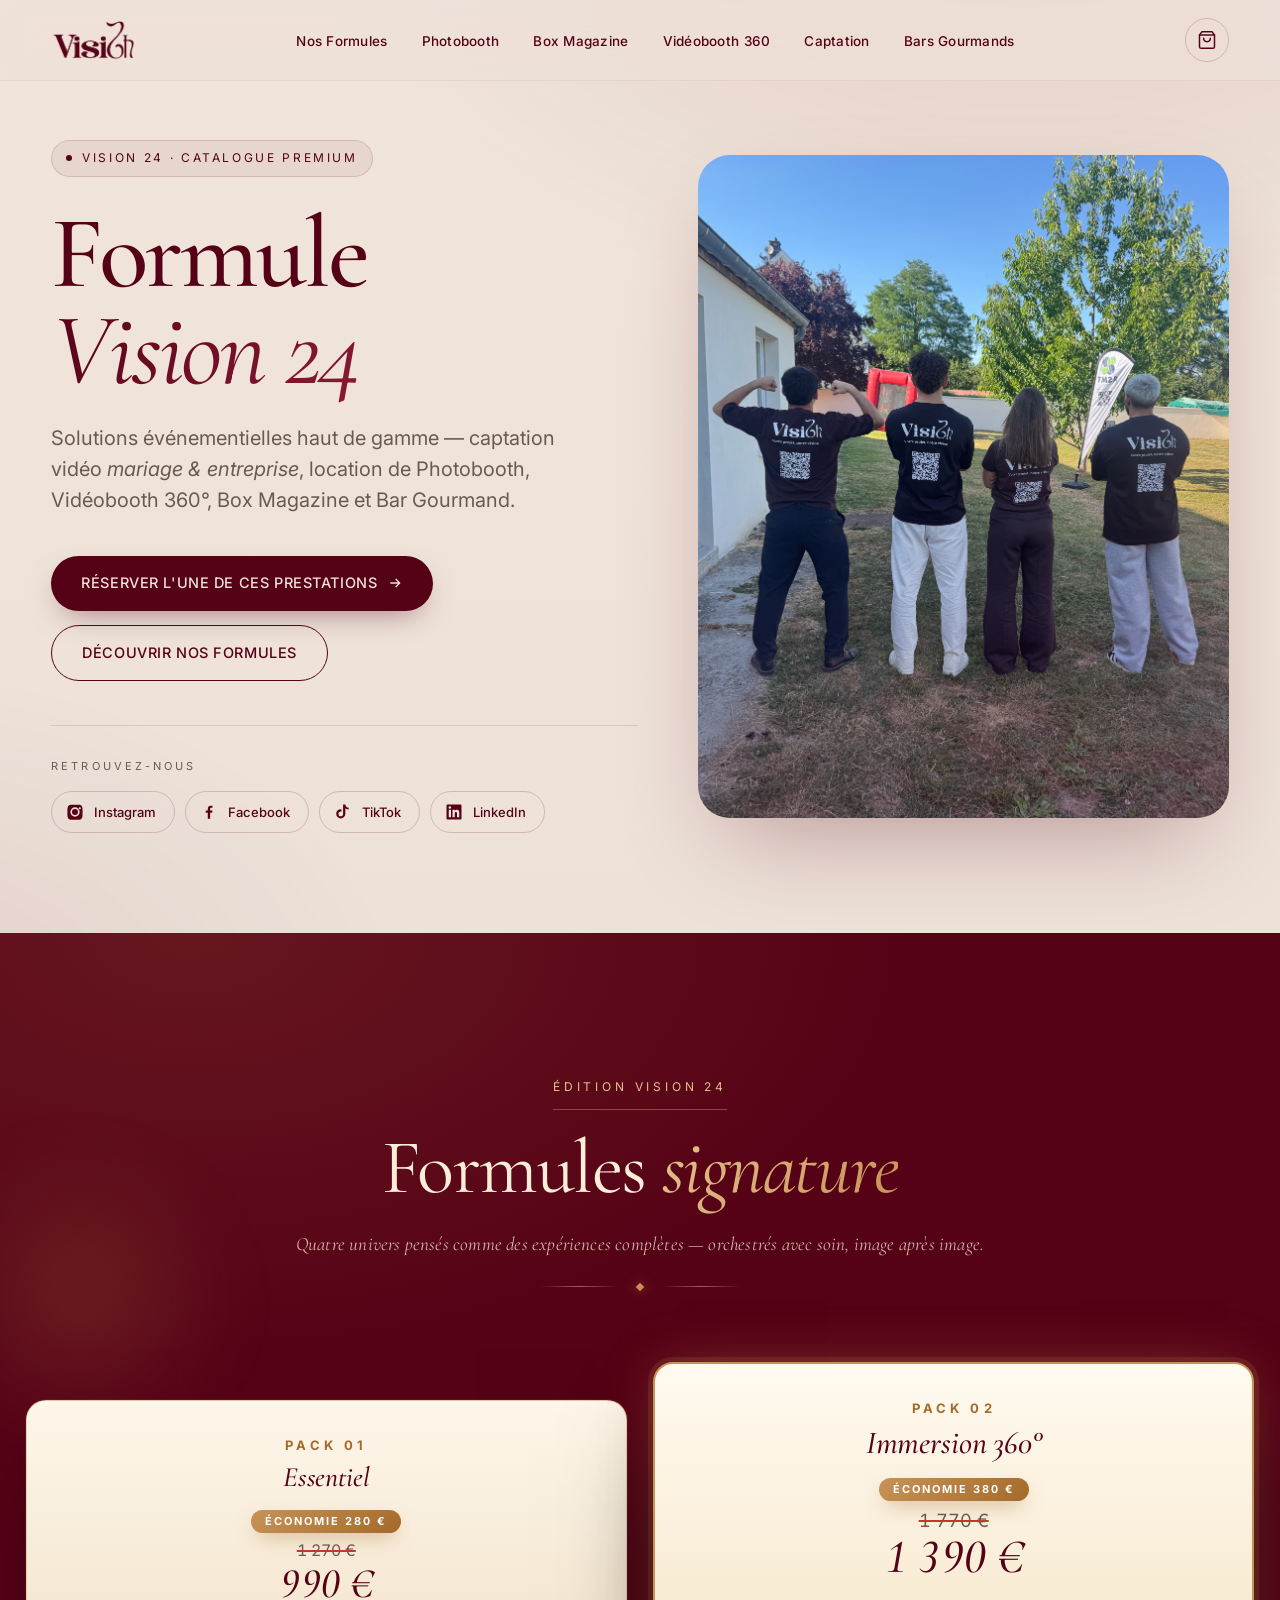
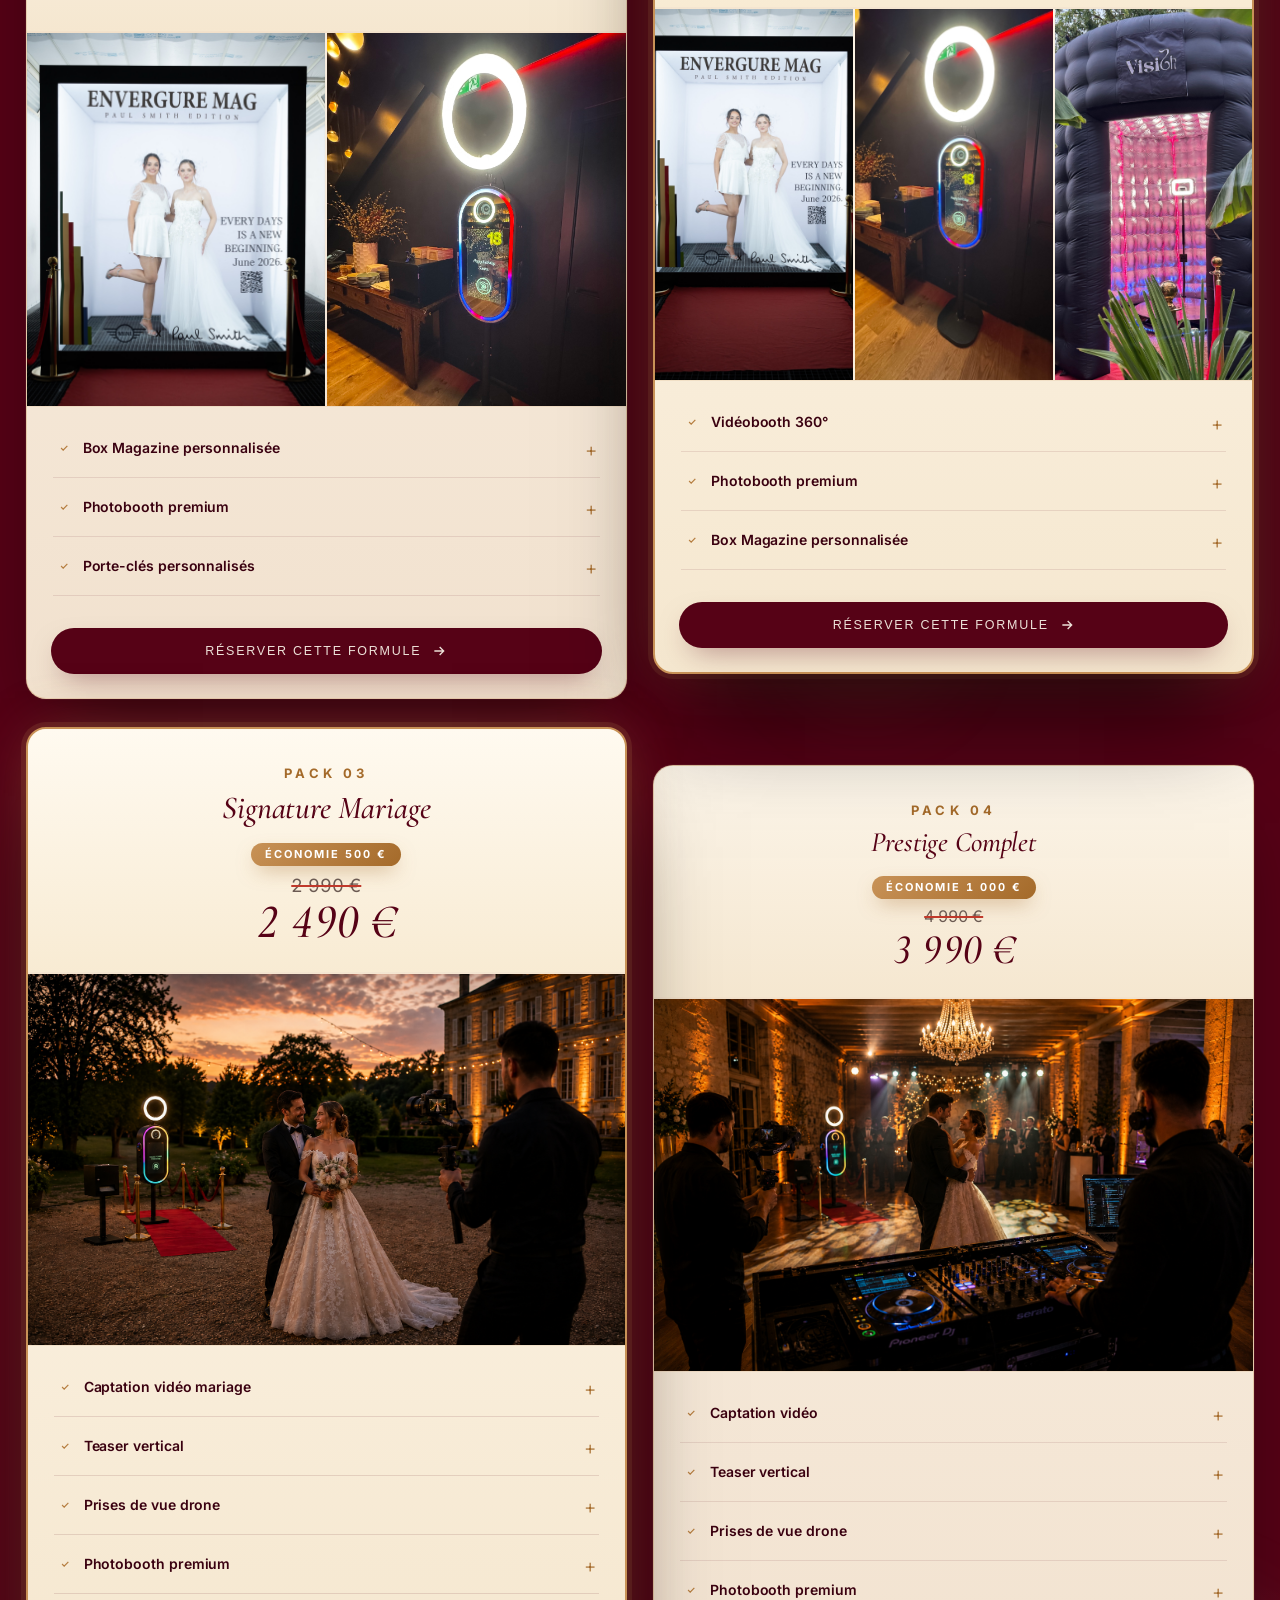
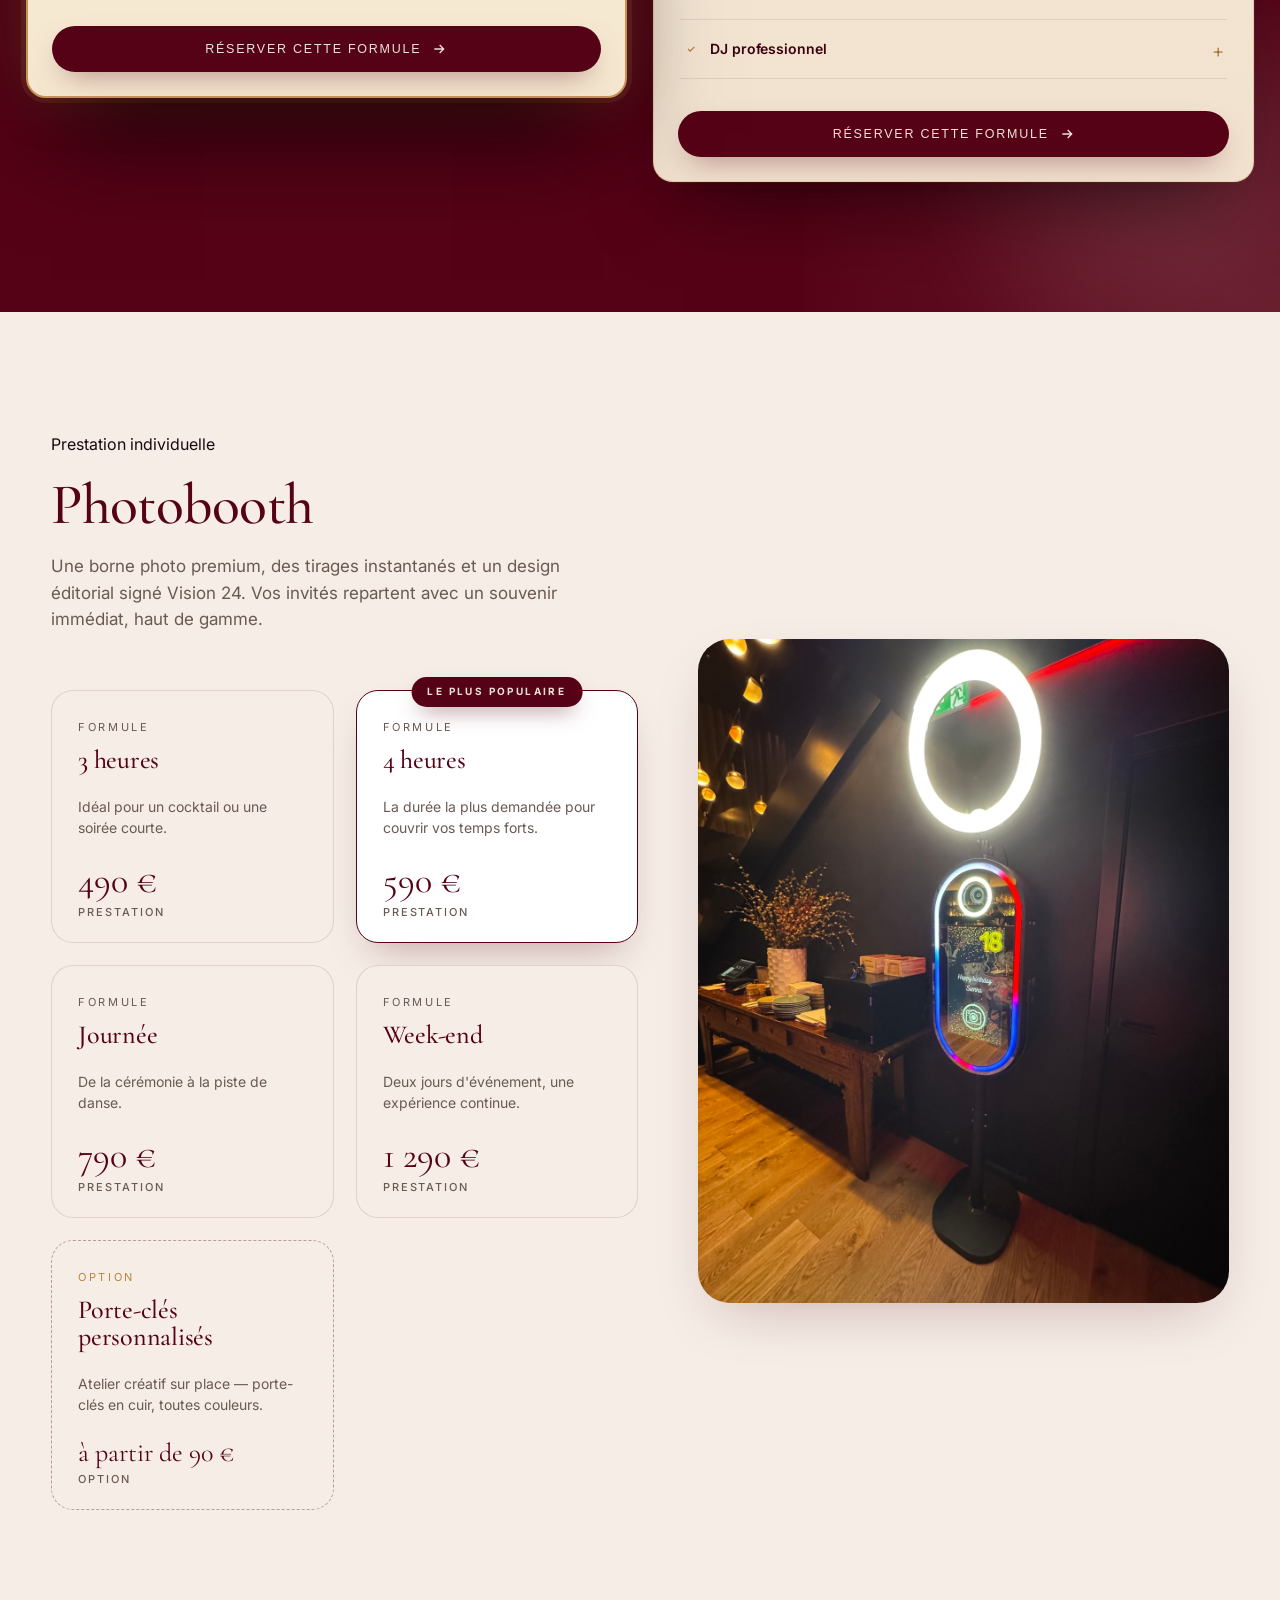
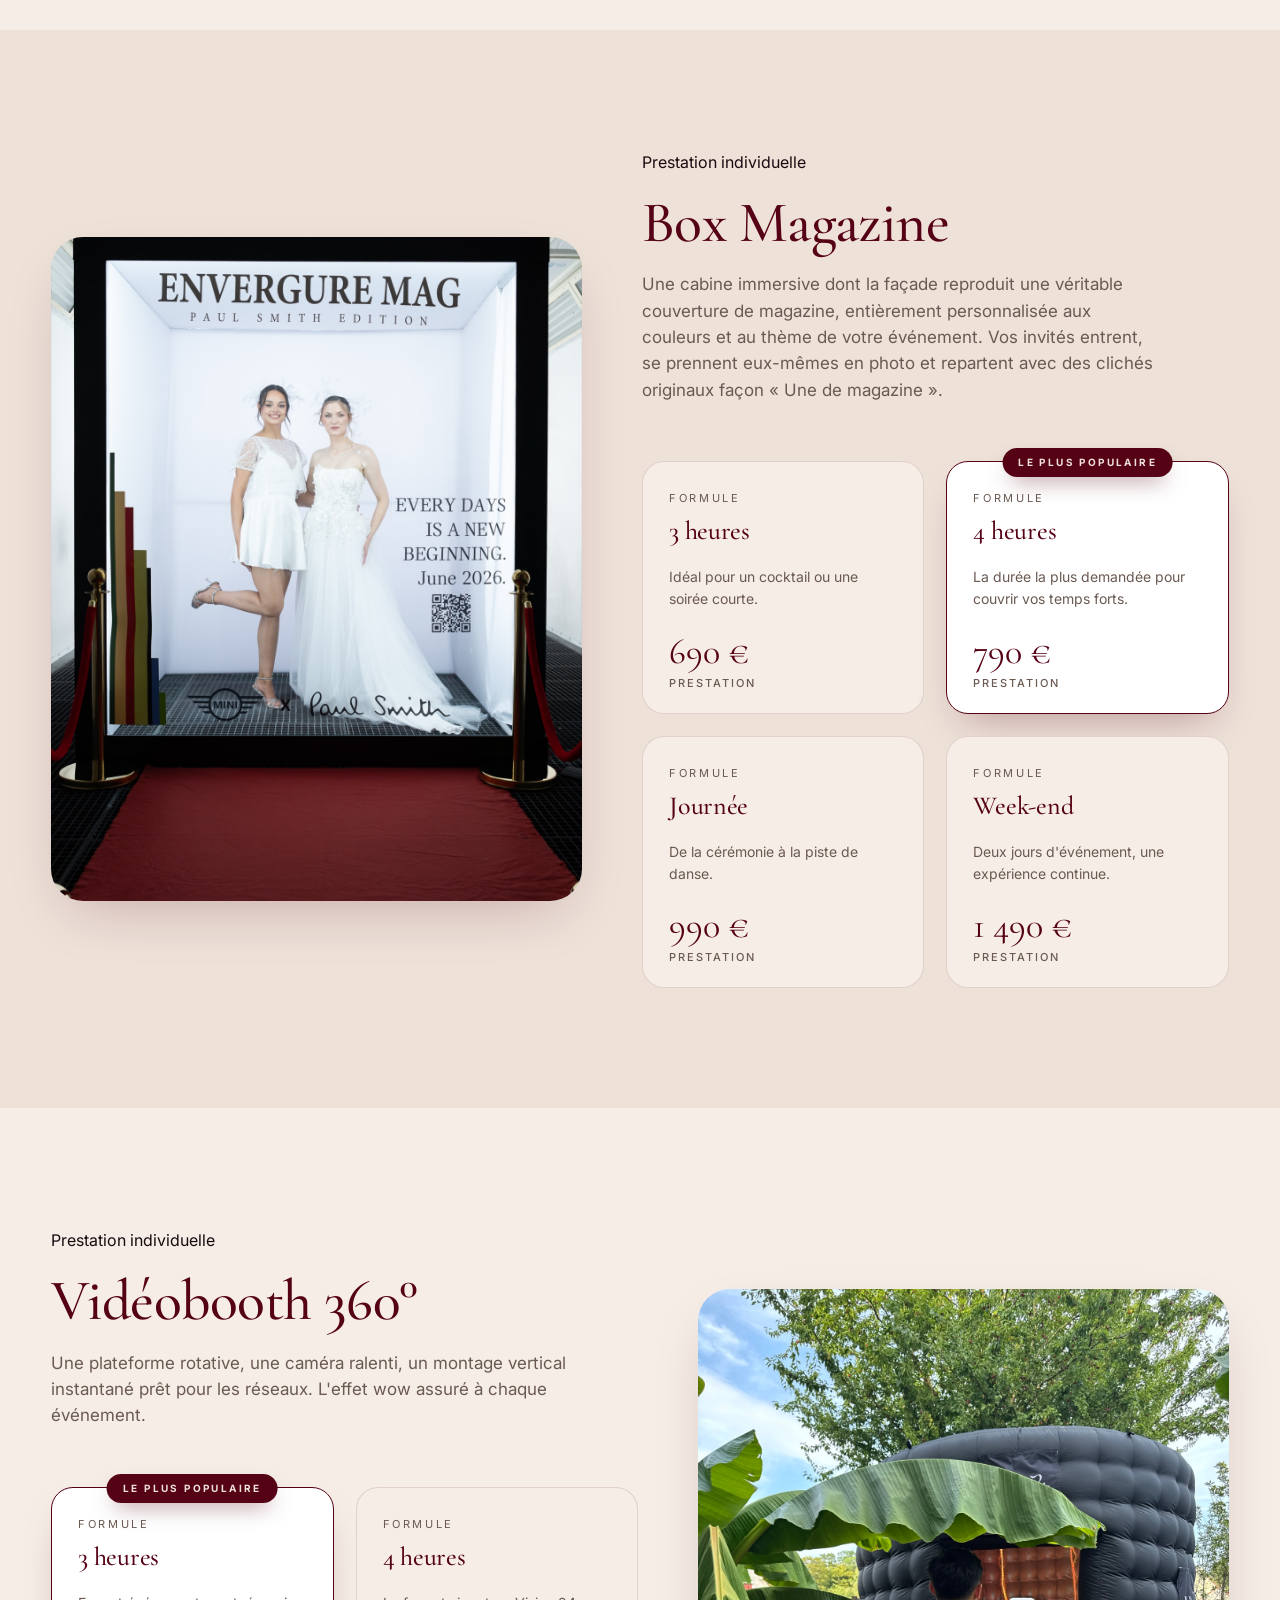
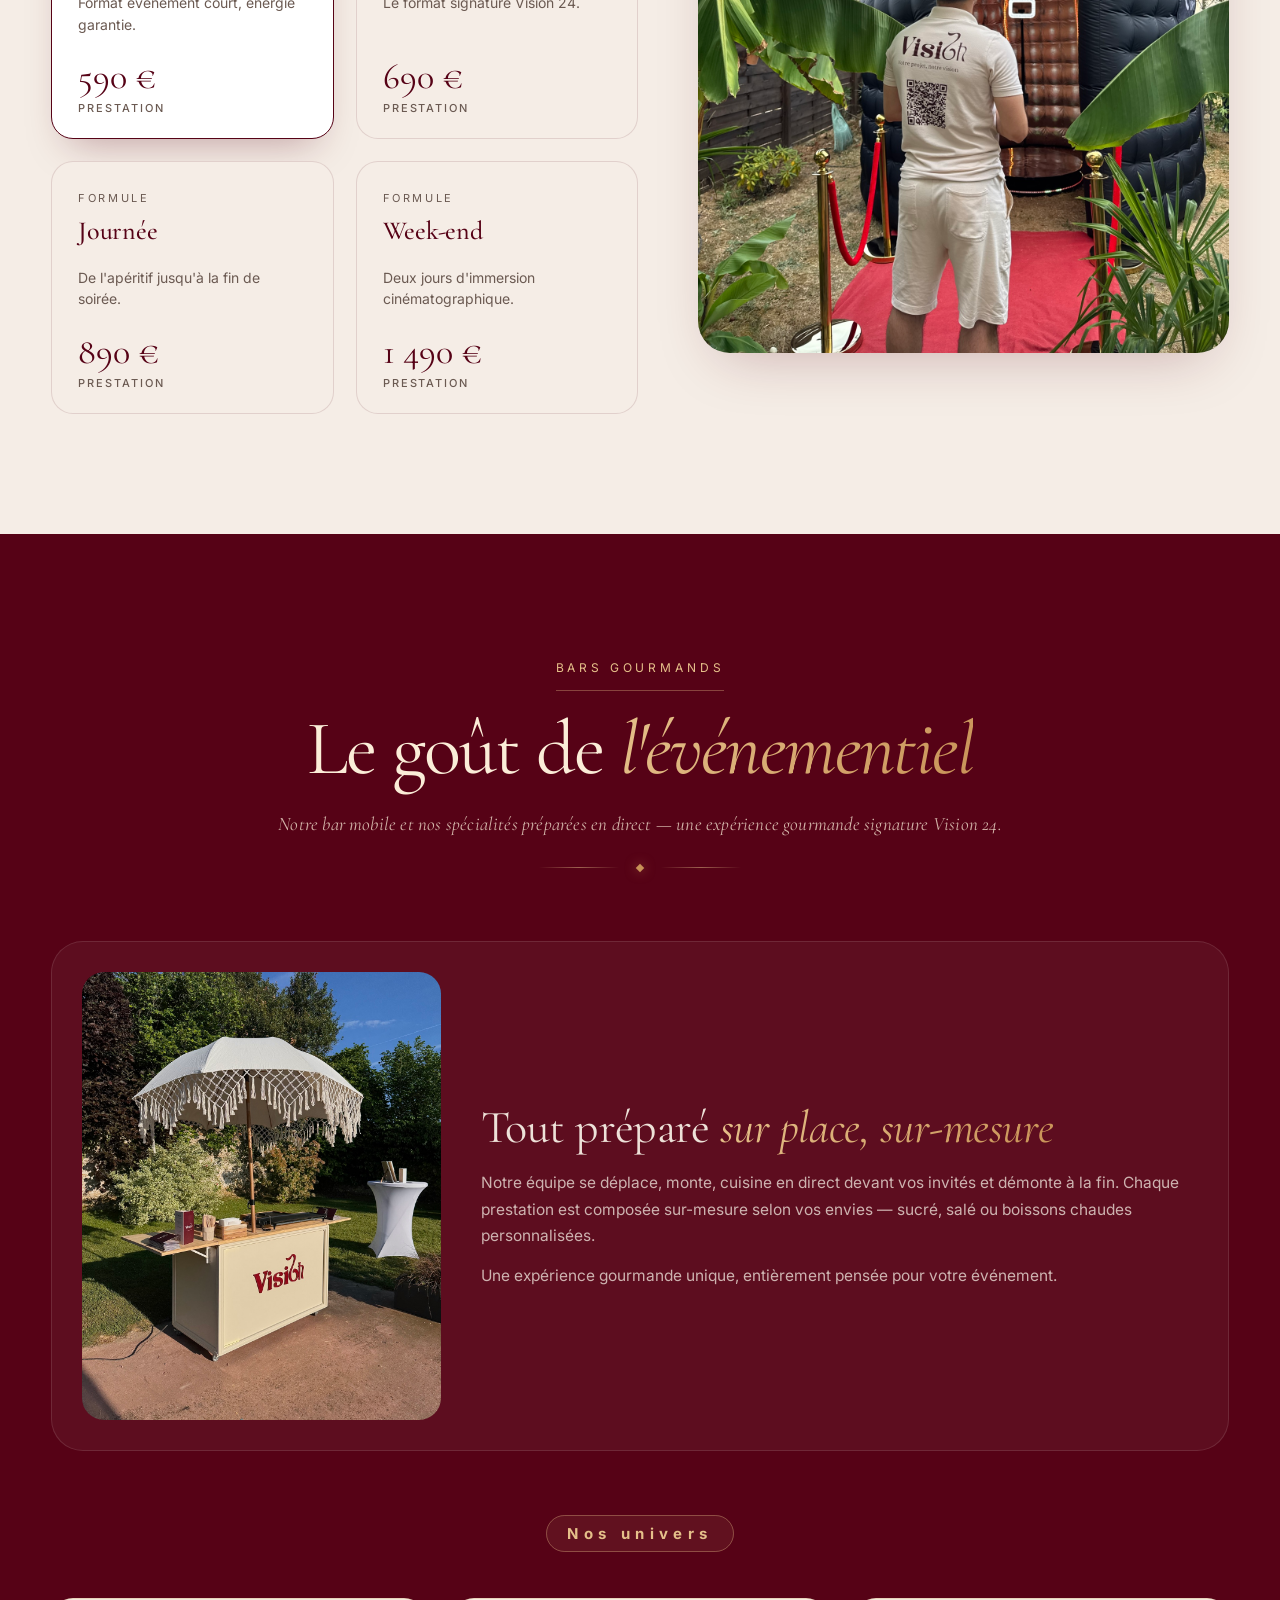
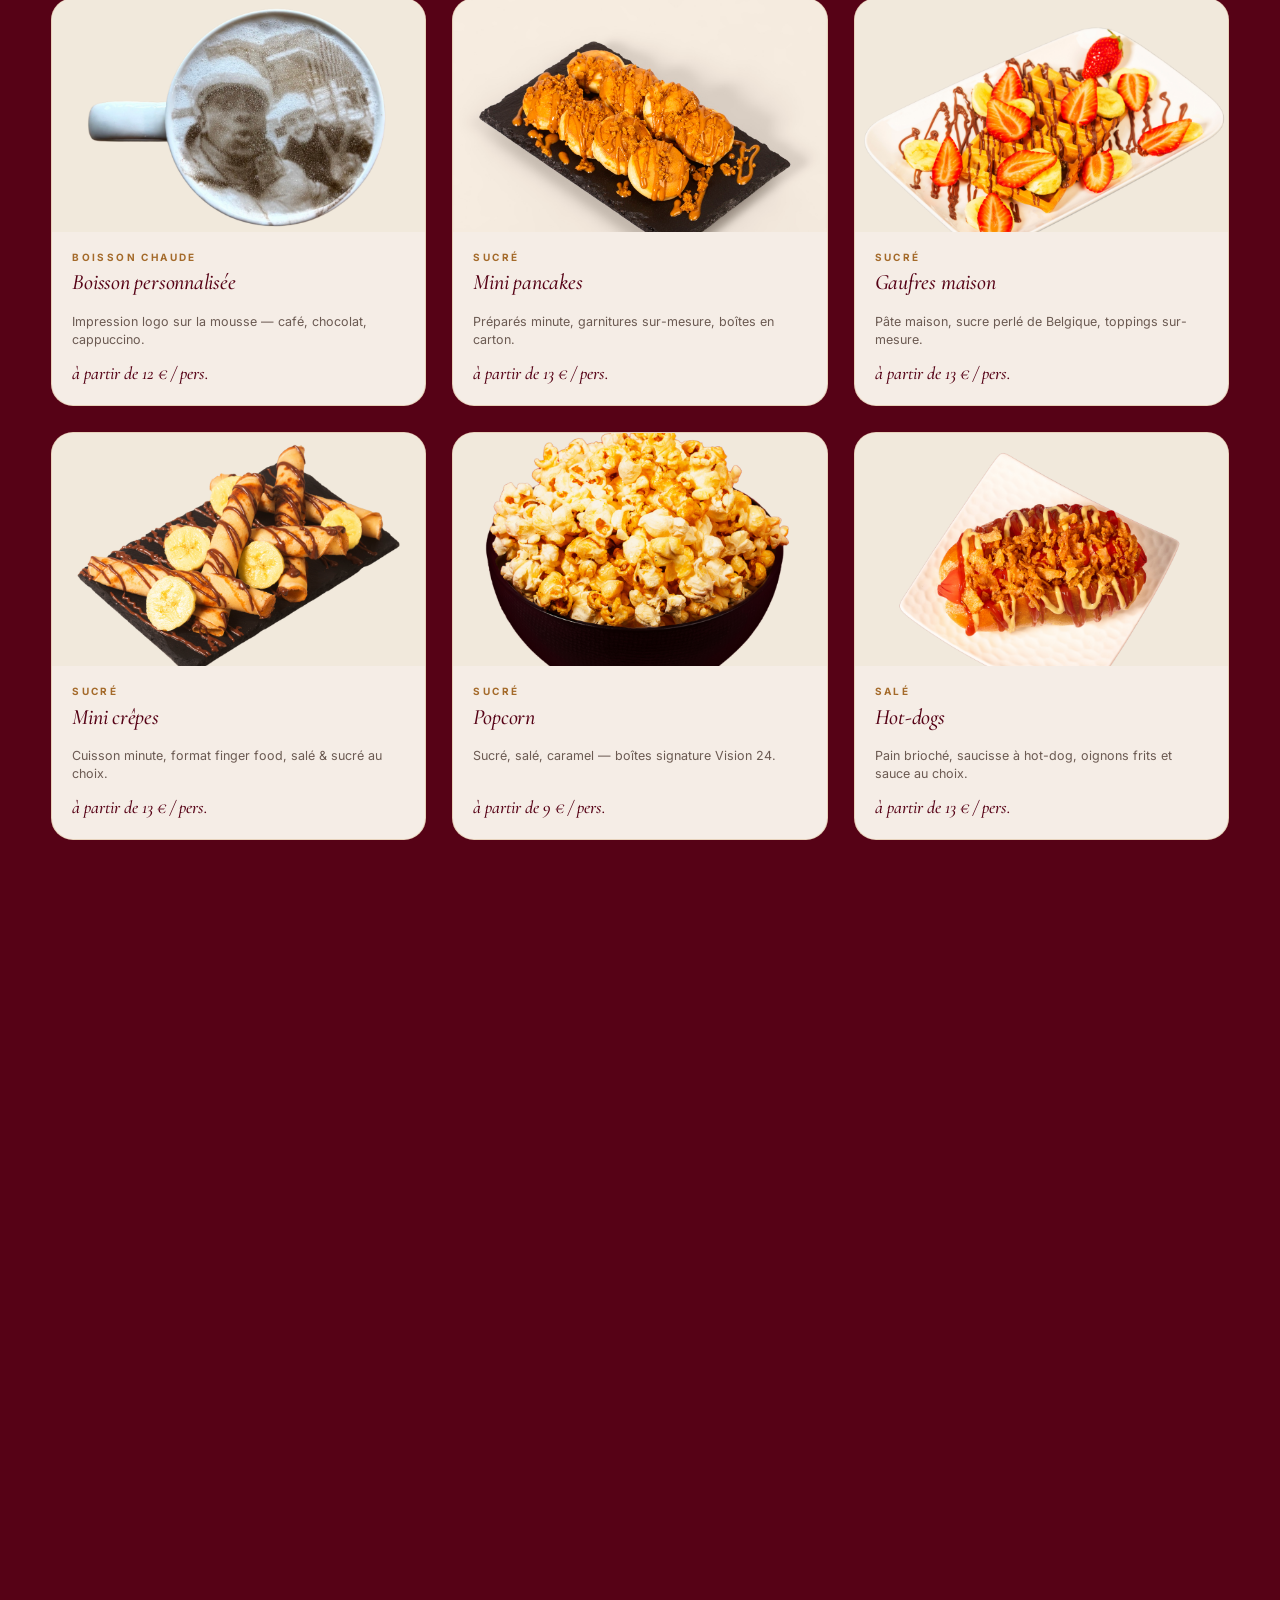
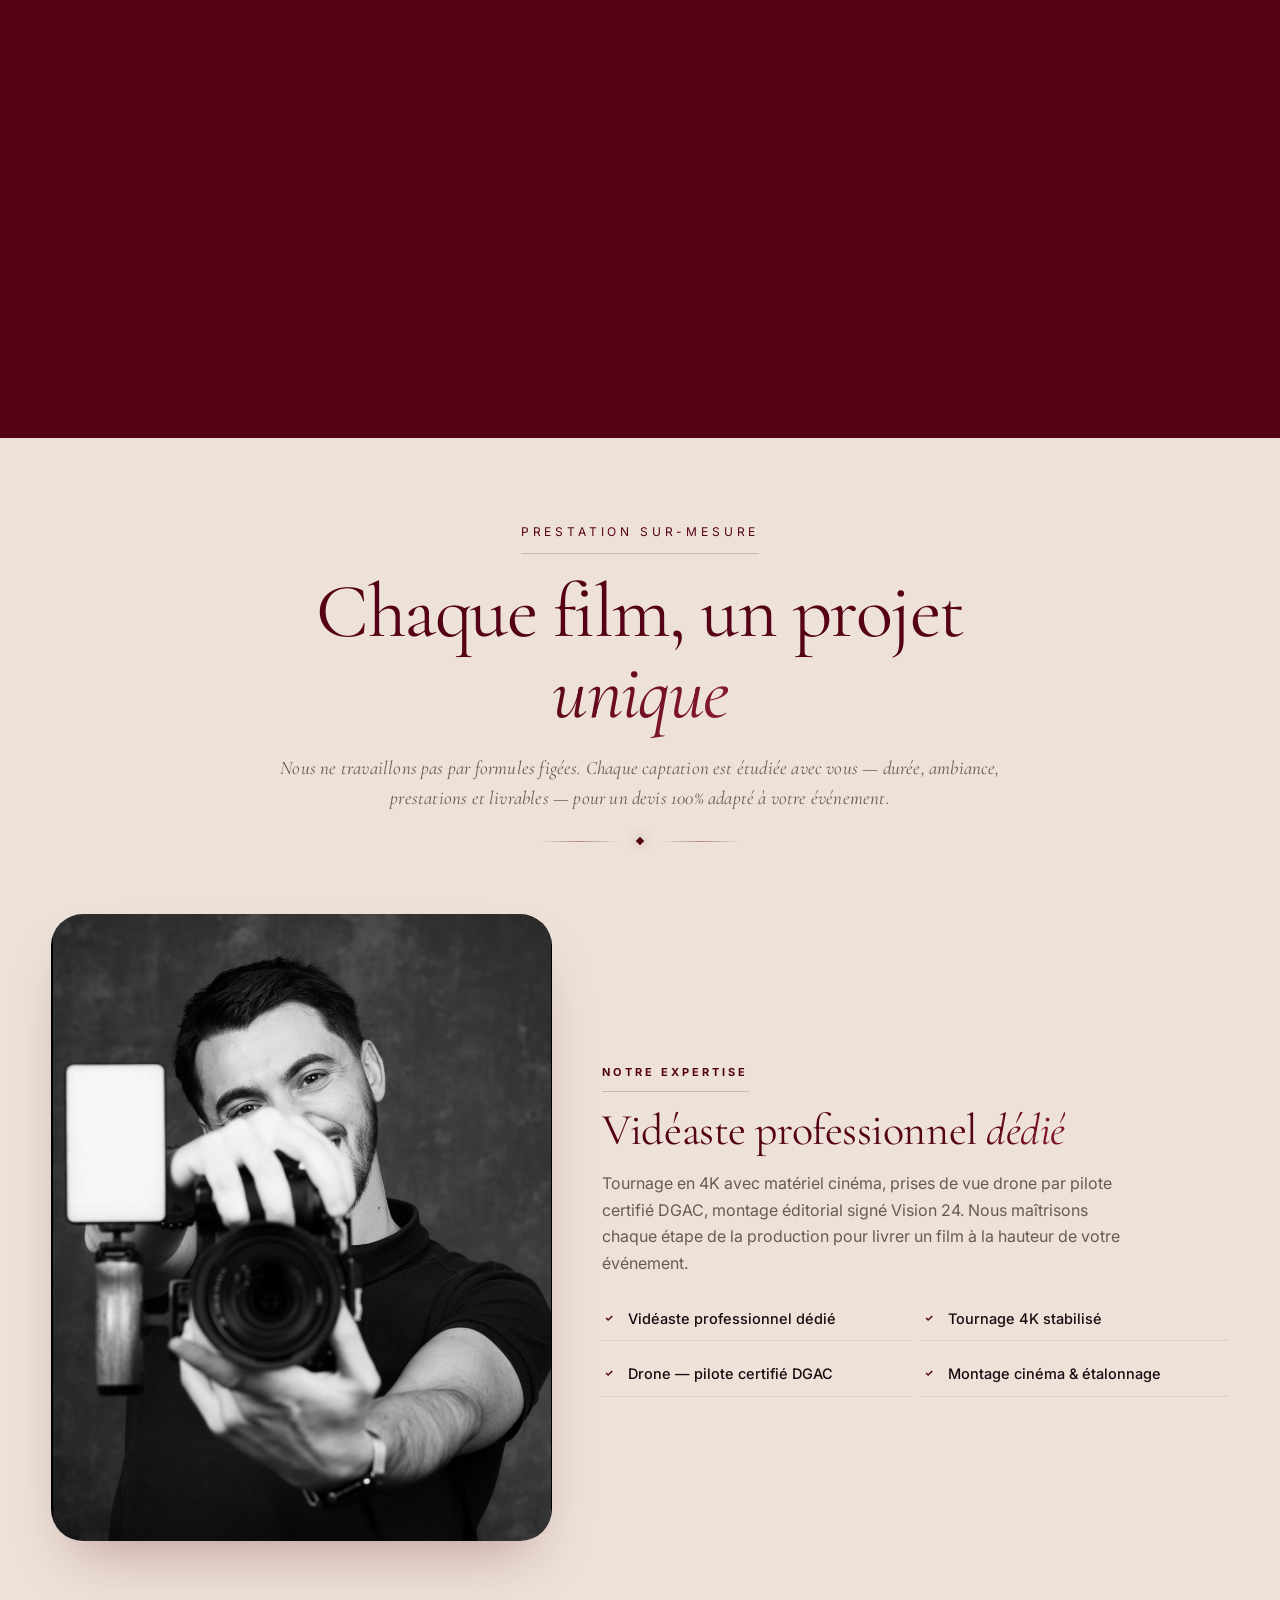
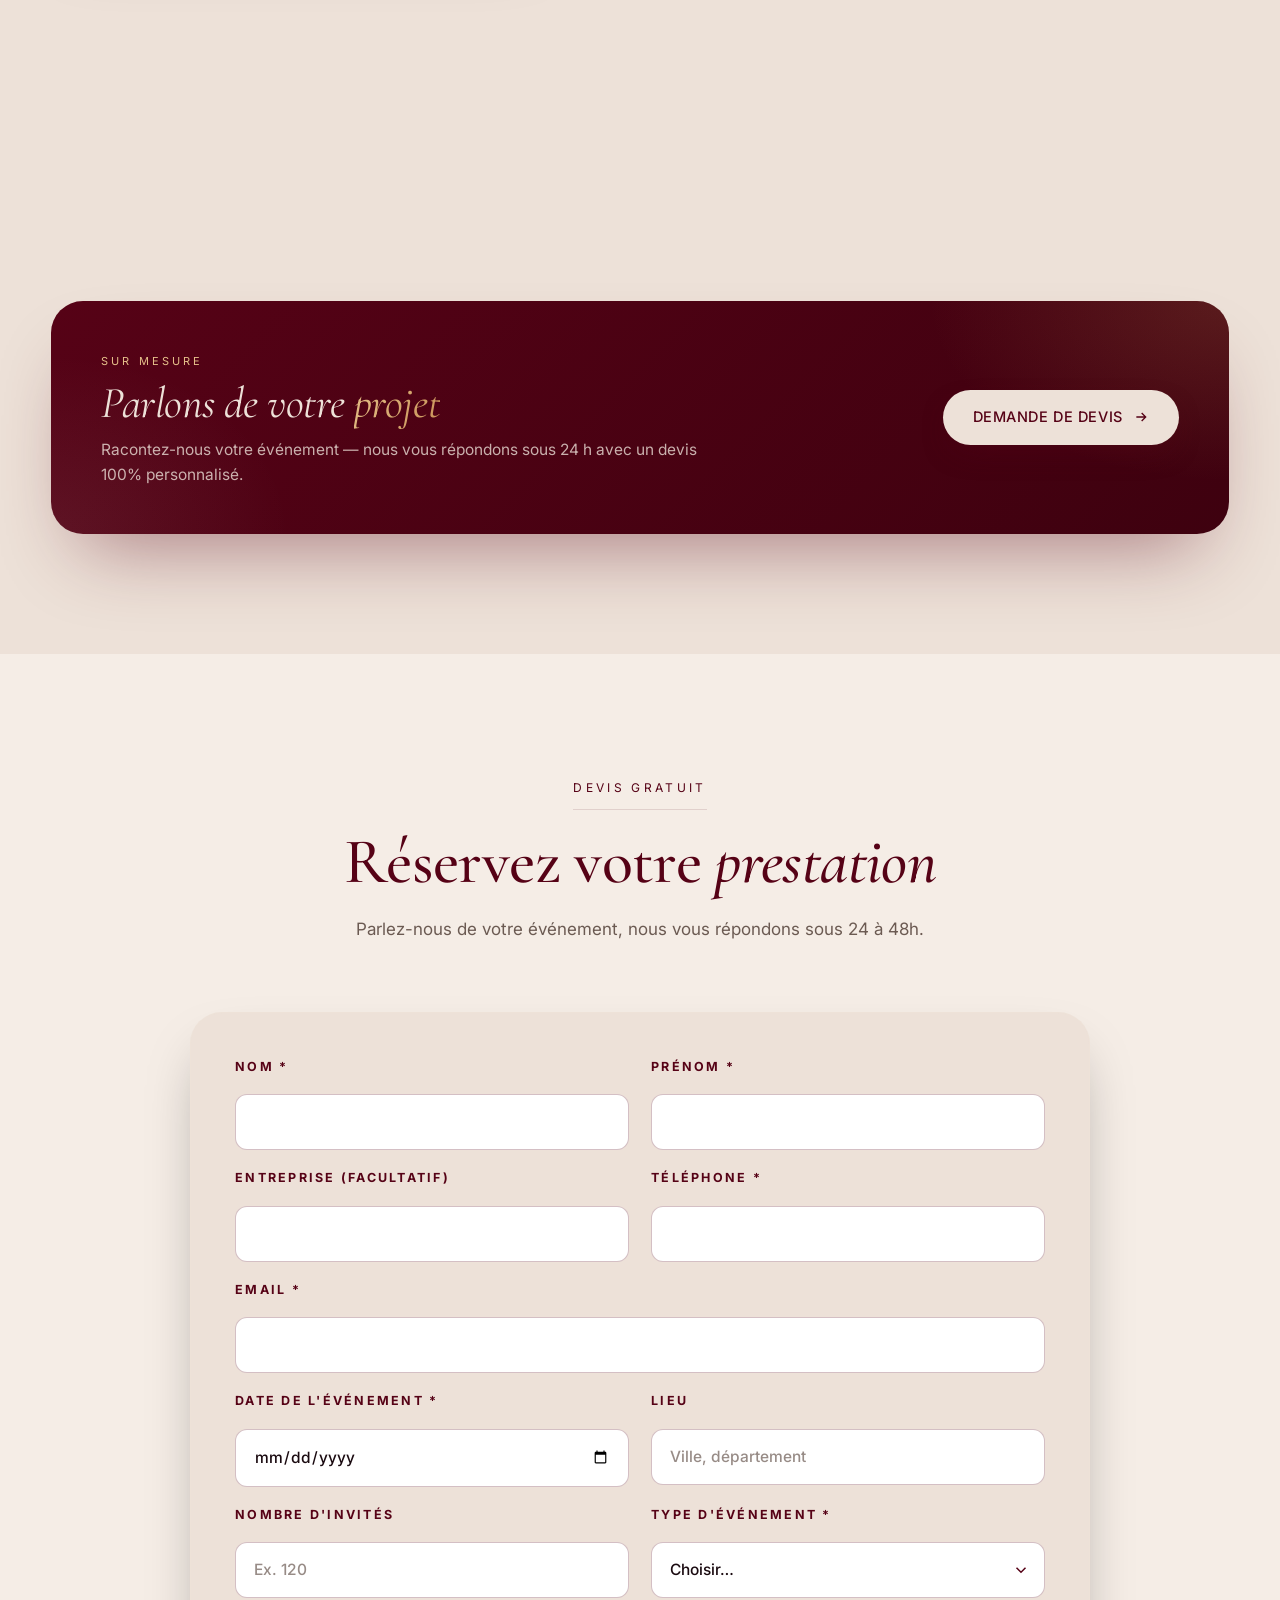
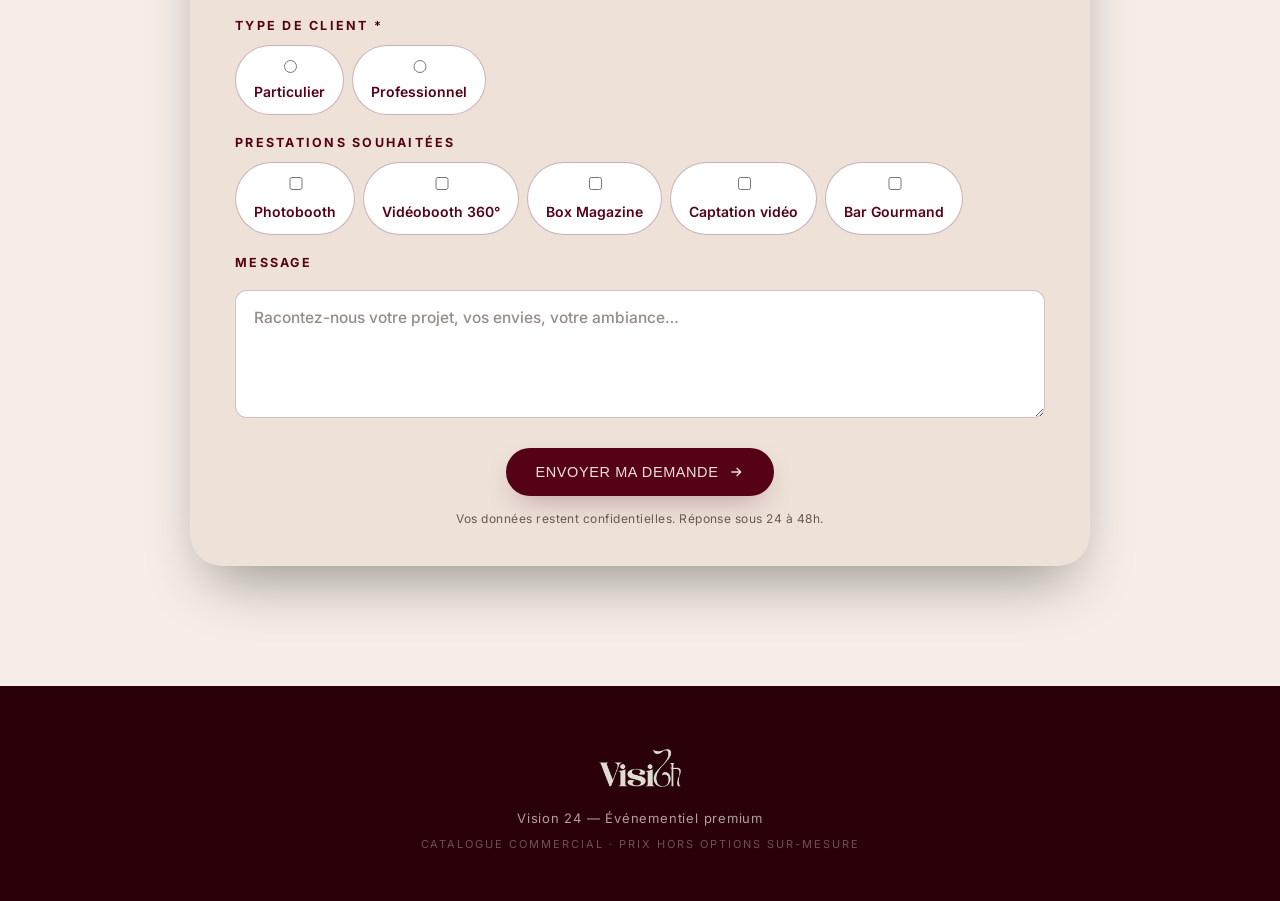
==== commit bb523d62: "Confirmation : styles inline garantis (bulle + msg italique)" ====
--- a/presentation/index.html
+++ b/presentation/index.html
@@ -766,12 +766,14 @@
       </div>
     </form>
 
-    <div class="form-success" id="devis-success" aria-live="polite" hidden style="display:none">
+    <div class="form-success" id="devis-success" aria-live="polite" hidden style="display:none;text-align:center;max-width:640px;margin:0 auto;padding:64px 40px;background:#EDE1D8;border:1px solid rgba(86,2,22,.12);border-radius:32px;">
       <div class="form-success__icon" aria-hidden="true" style="width:72px;height:72px;border-radius:999px;background:#560216;color:#EDE1D8;display:inline-flex;align-items:center;justify-content:center;margin:0 auto 22px;">
         <svg width="28" height="28" viewBox="0 0 24 24" fill="none" stroke="currentColor" stroke-width="1.8" stroke-linecap="round" stroke-linejoin="round"><path d="M20 6L9 17l-5-5"/></svg>
       </div>
-      <span class="form-success__pill">Demande envoyée</span>
-      <p class="form-success__msg">Votre demande a bien été envoyée. Nous vous répondrons dans les plus brefs délais.</p>
+      <div style="text-align:center;">
+        <span class="form-success__pill" style="display:inline-block;padding:8px 22px;background:#560216;color:#EDE1D8;border-radius:999px;font-size:12px;letter-spacing:.24em;text-transform:uppercase;font-weight:700;margin-bottom:22px;">Demande envoyée</span>
+      </div>
+      <p class="form-success__msg" style="font-family:'Cormorant Garamond',Georgia,serif;font-style:italic;font-size:clamp(24px,3vw,34px);line-height:1.35;color:#560216;margin:0 auto;max-width:520px;font-weight:500;">Votre demande a bien été envoyée. Nous vous répondrons dans les plus brefs délais.</p>
     </div>
   </div>
 </section>
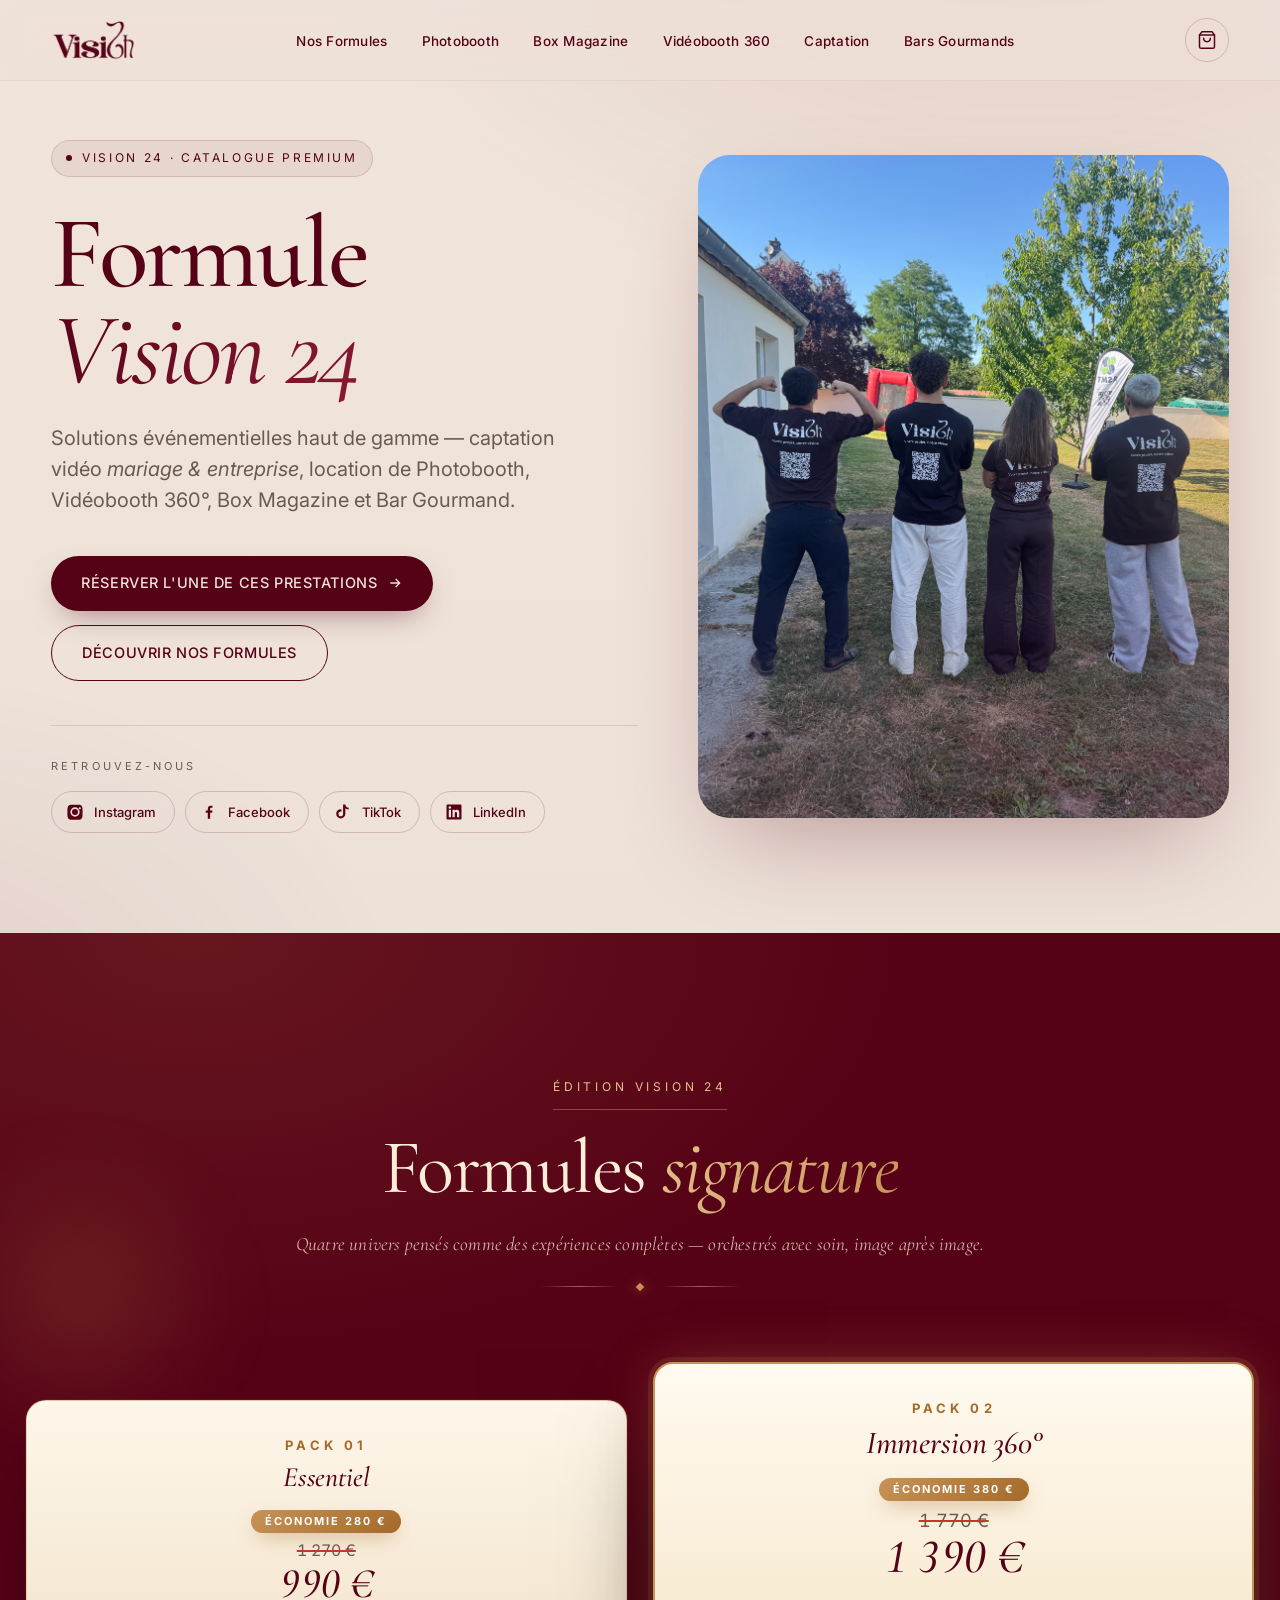
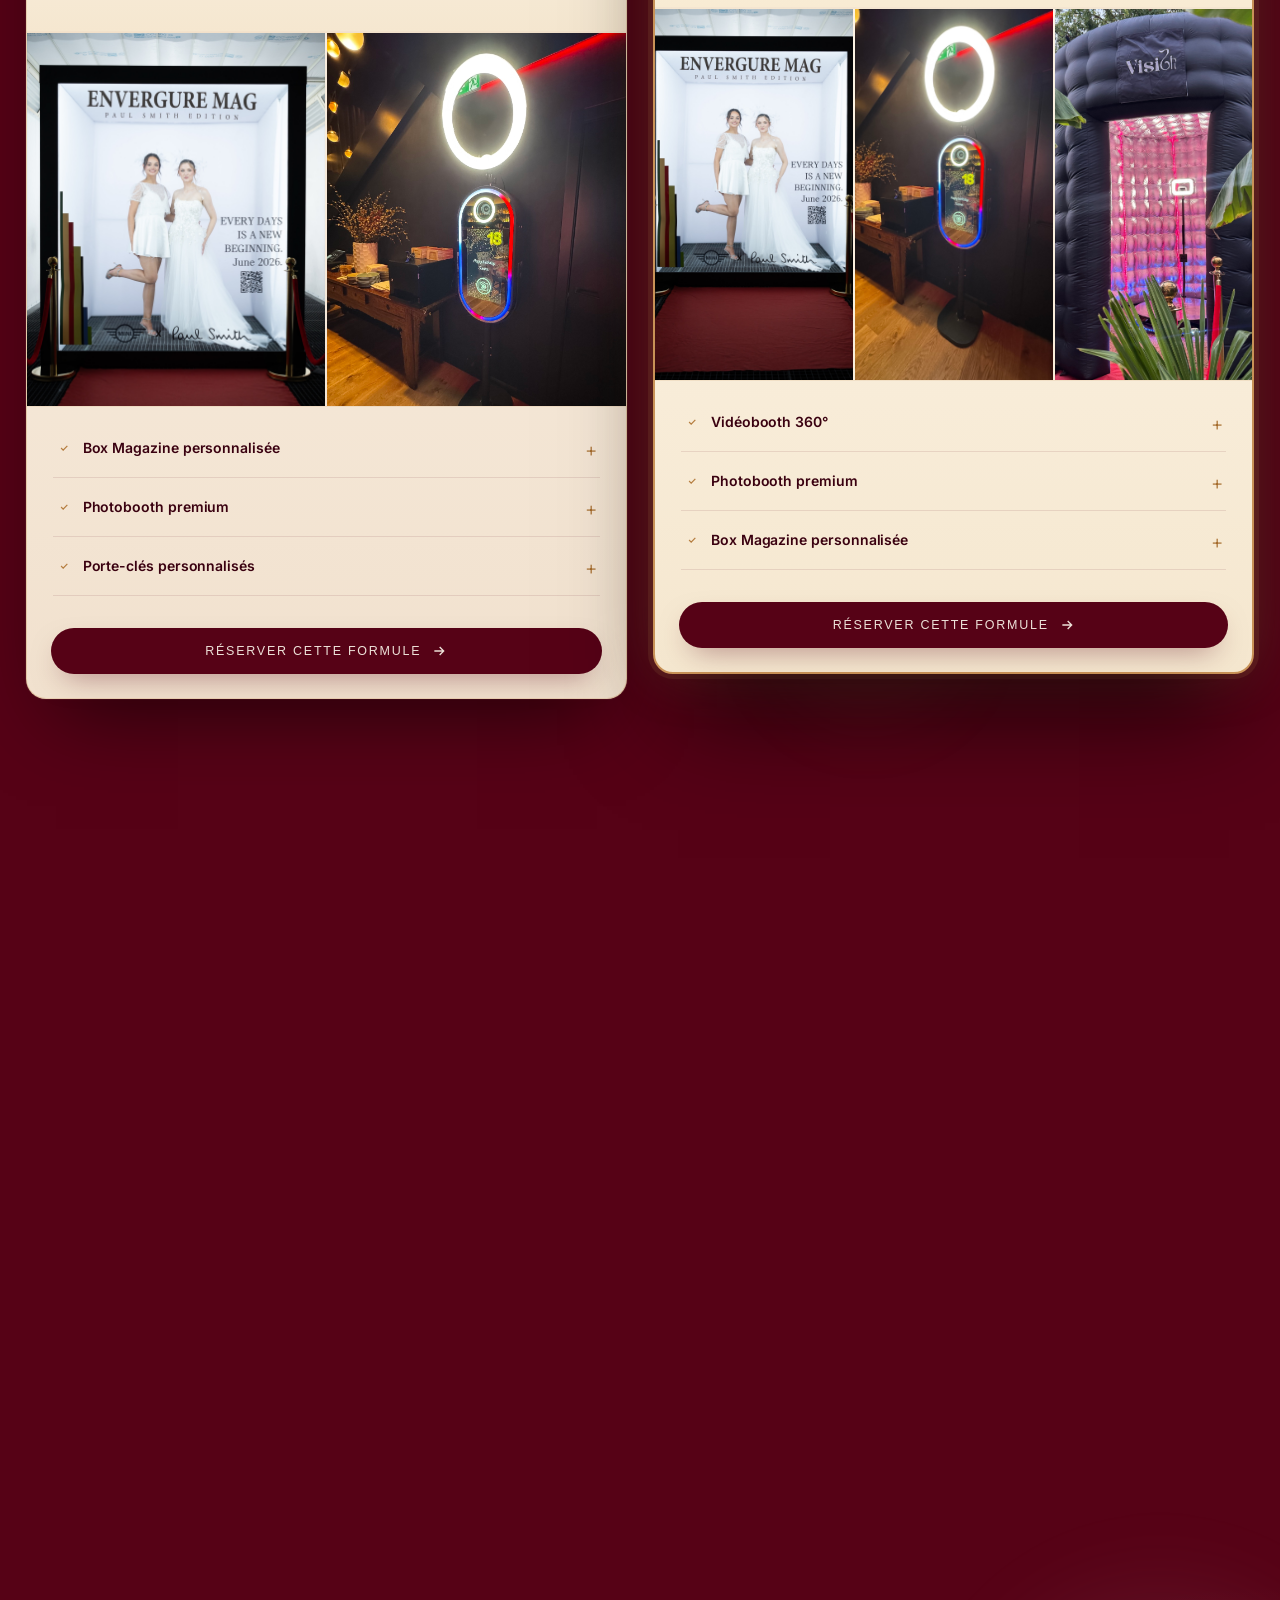
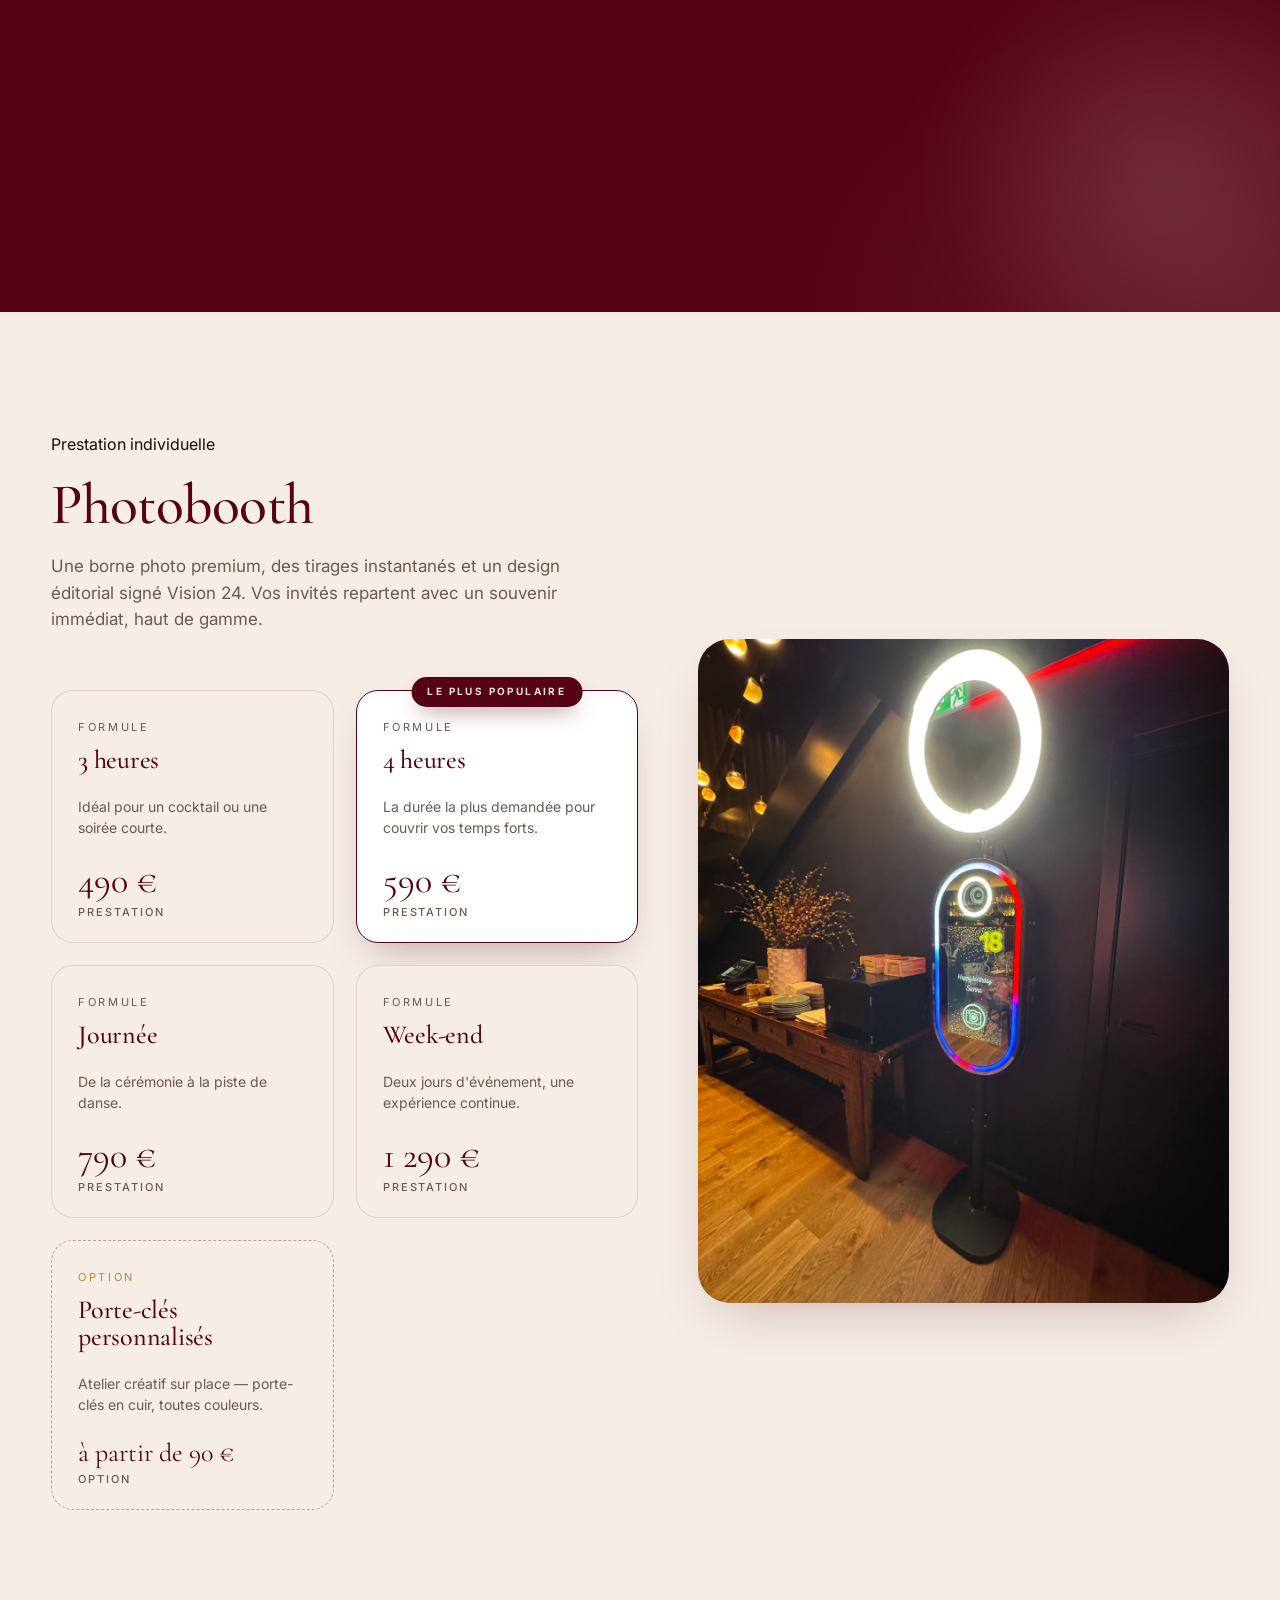
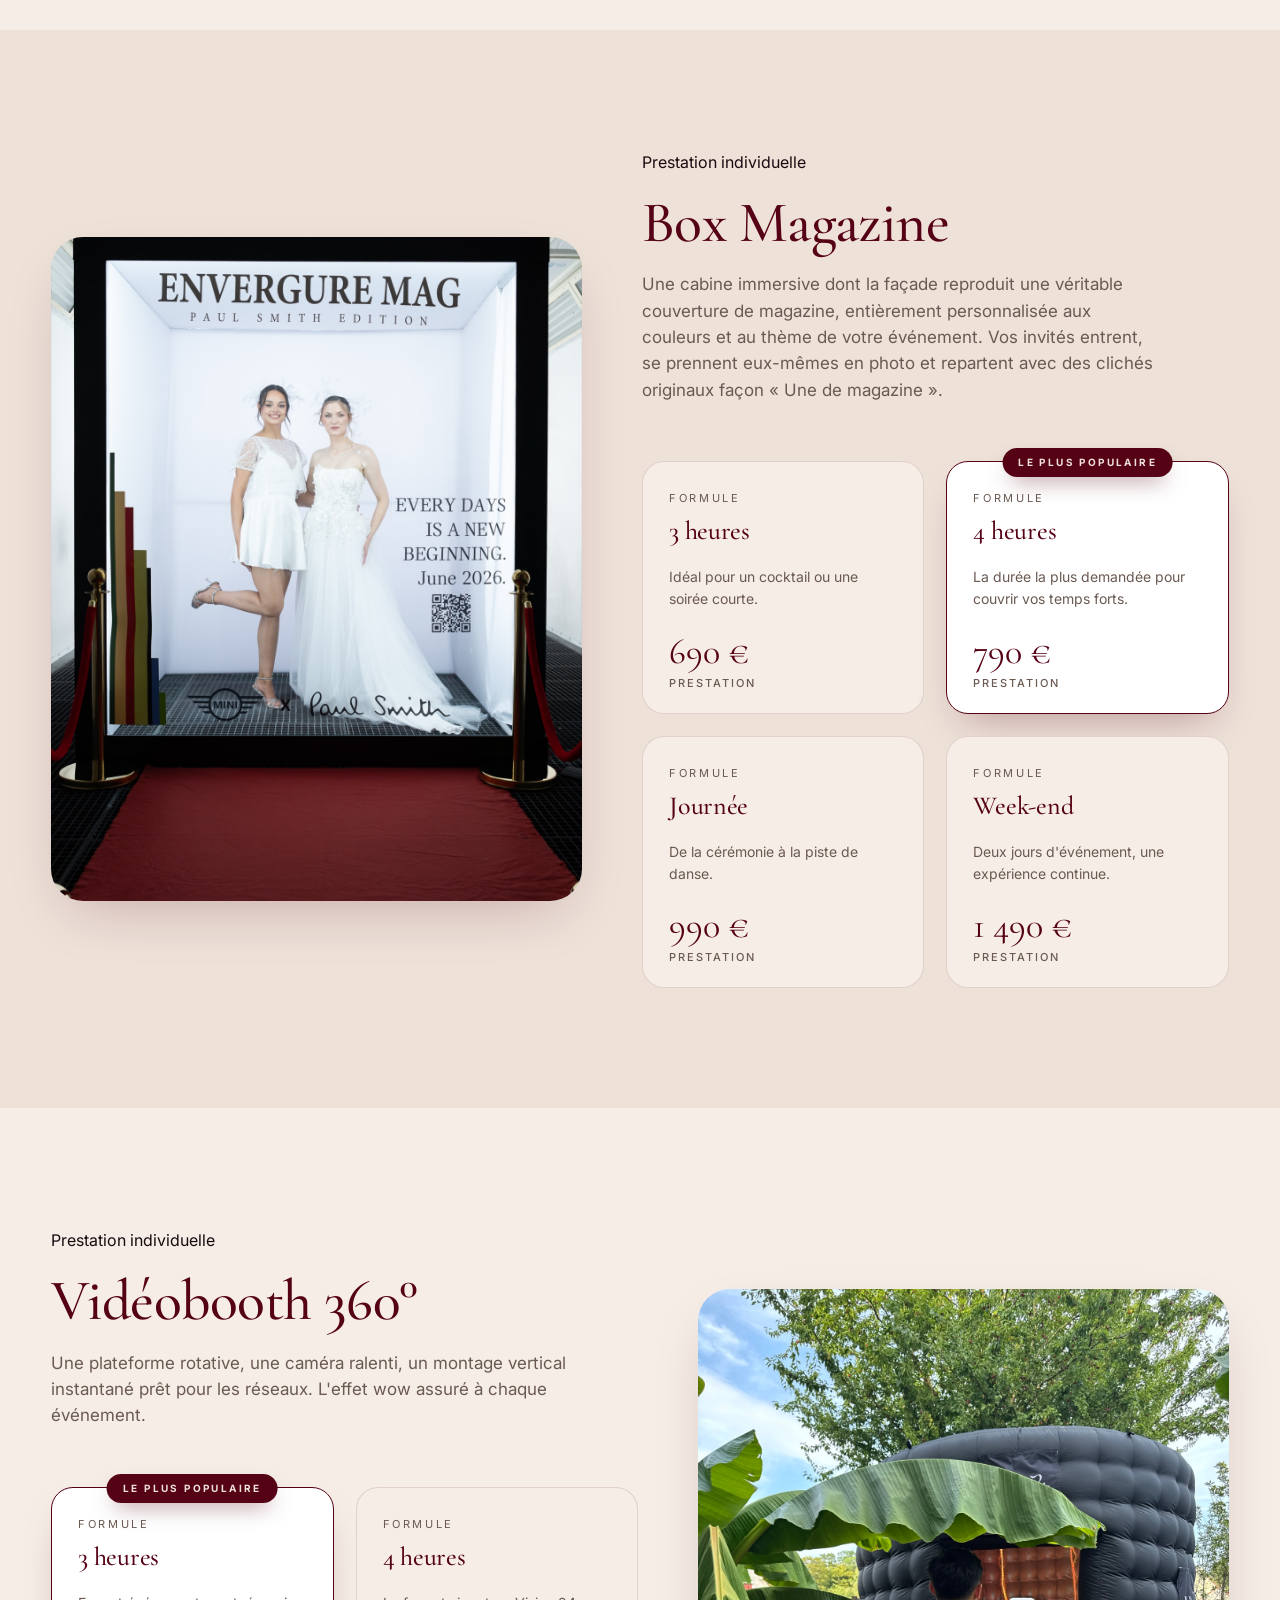
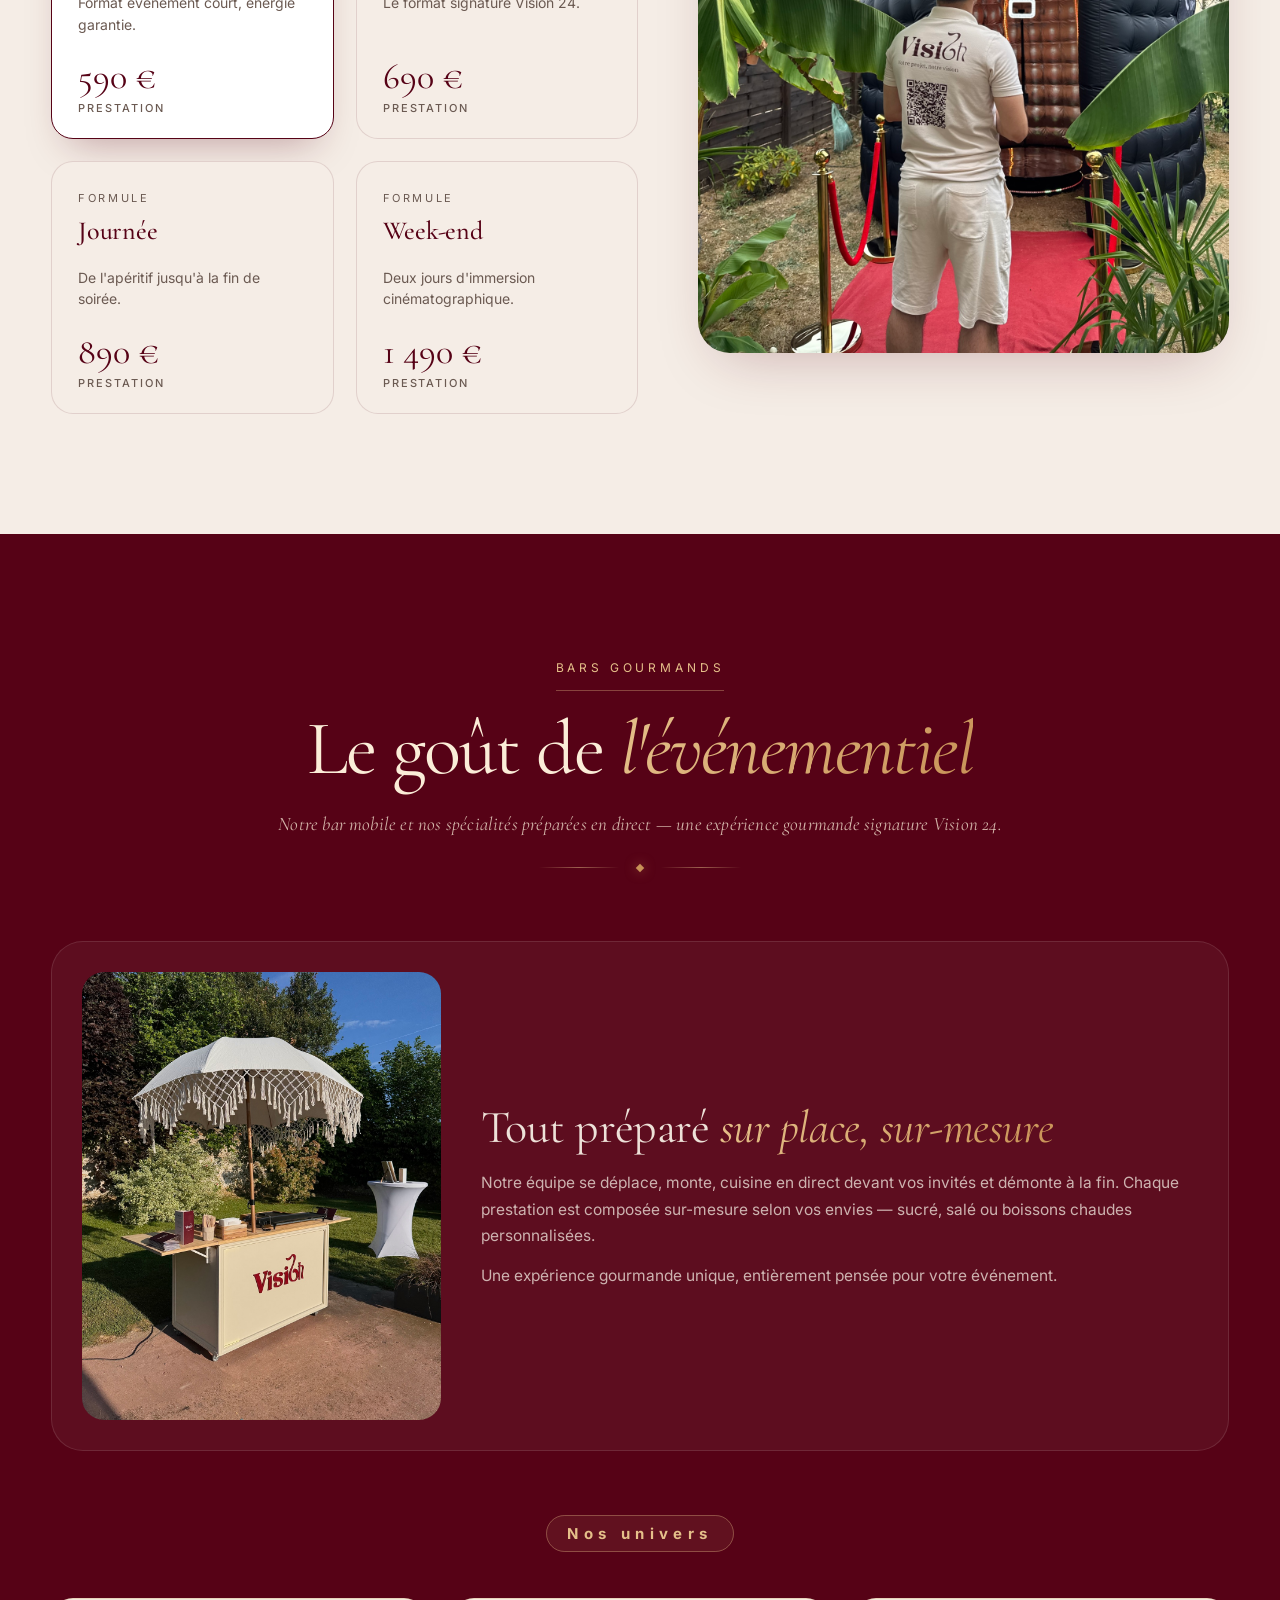
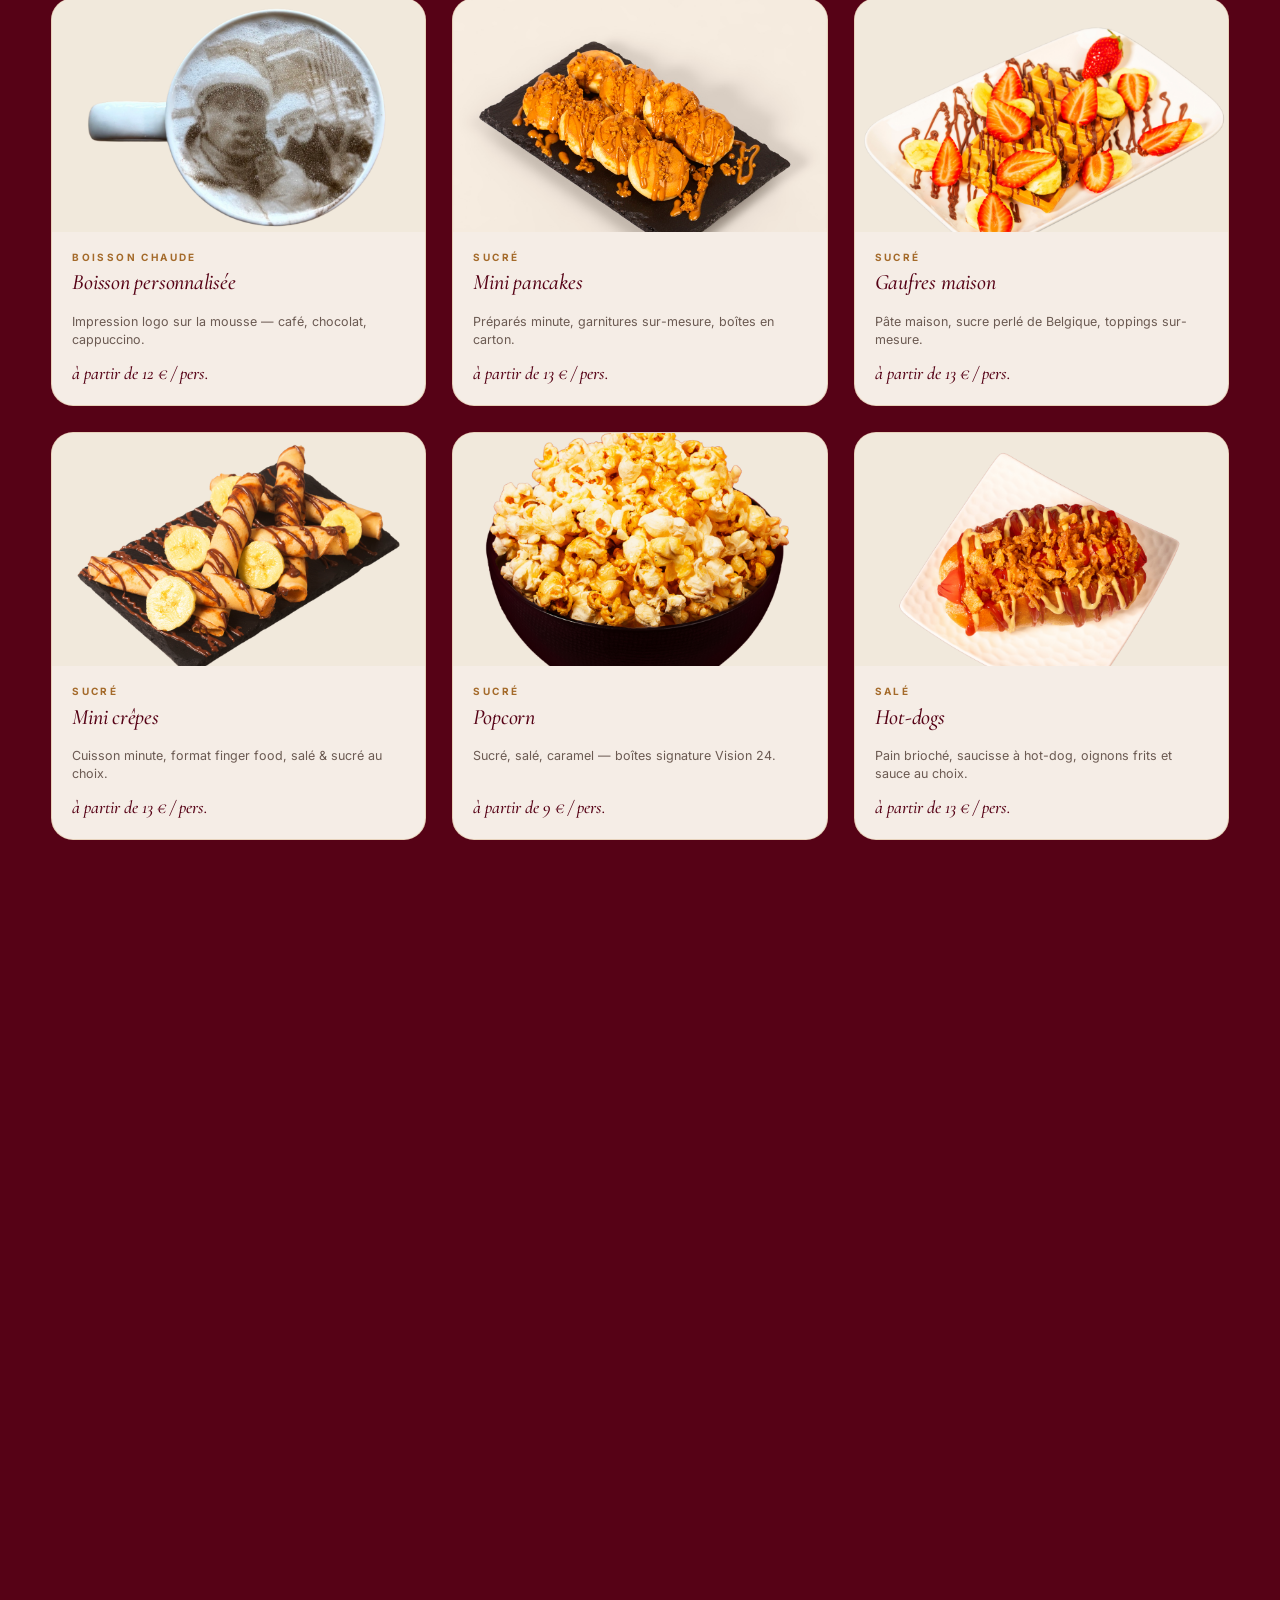
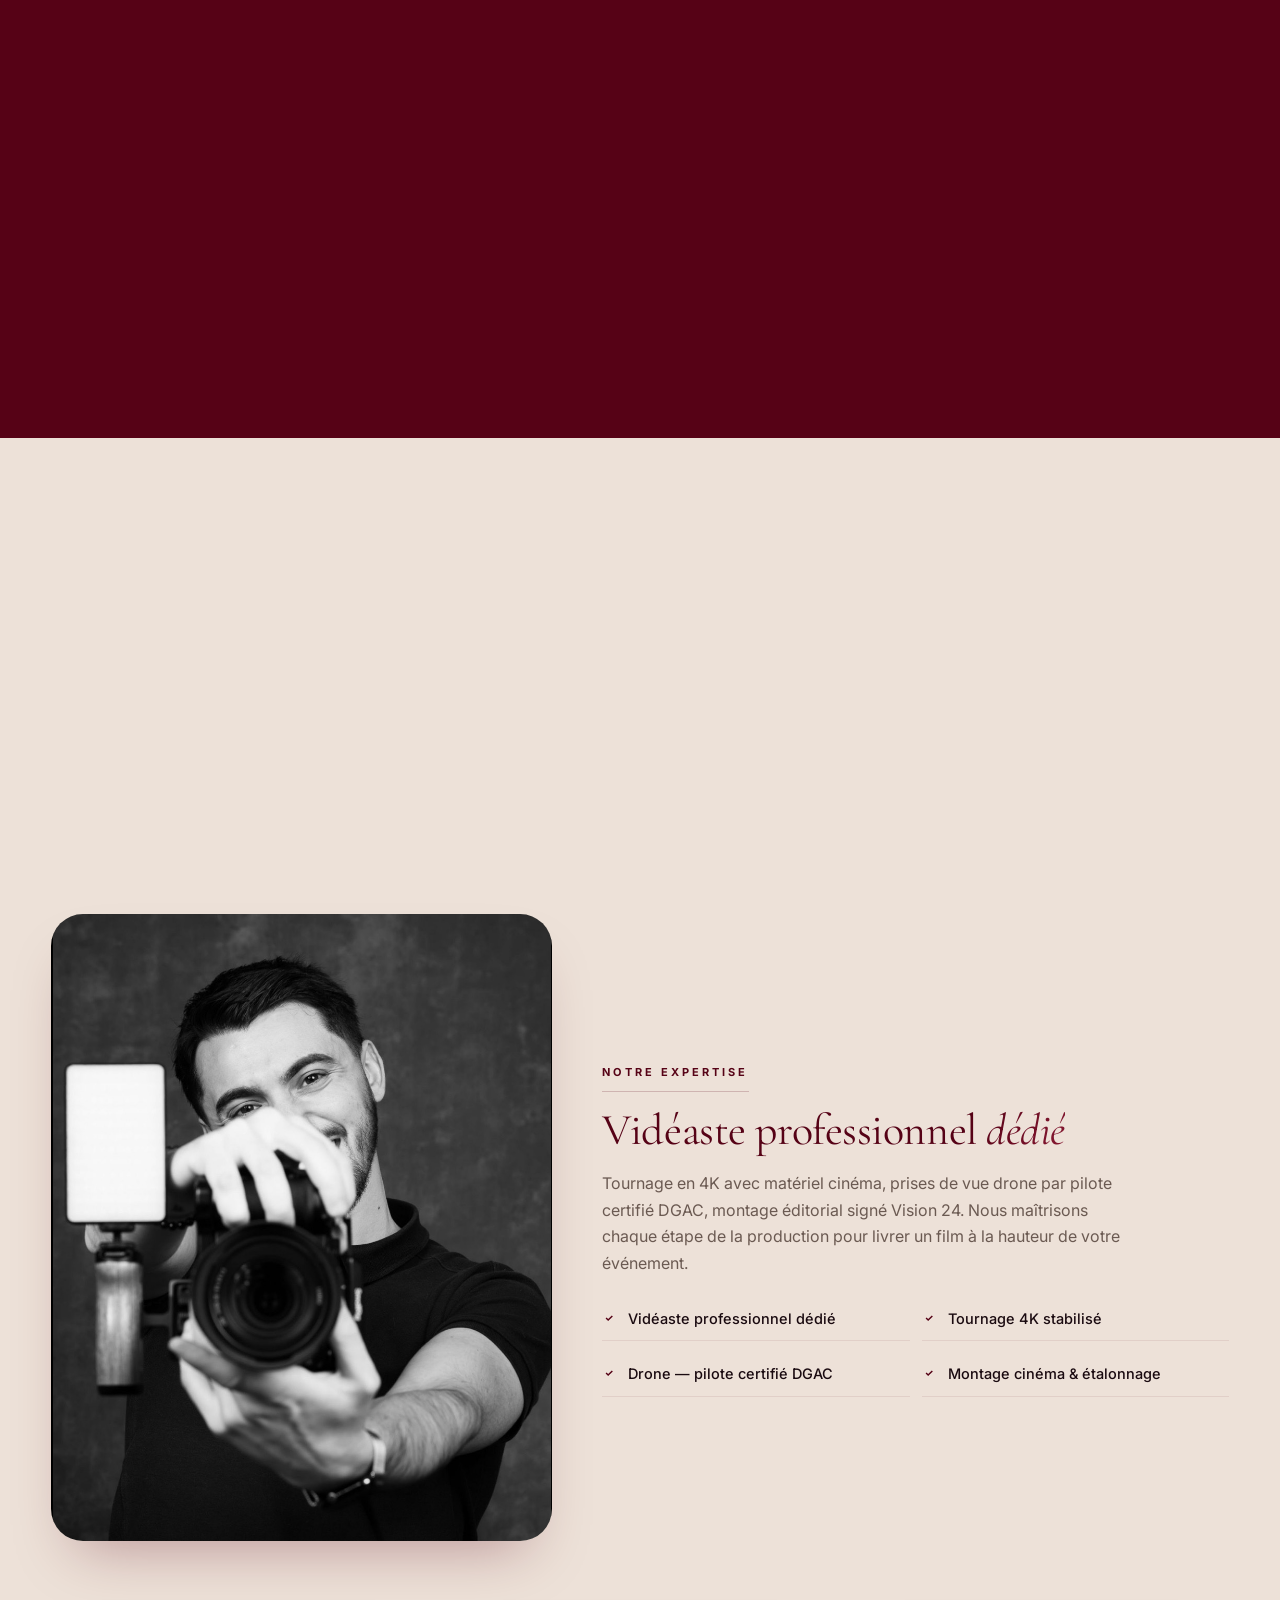
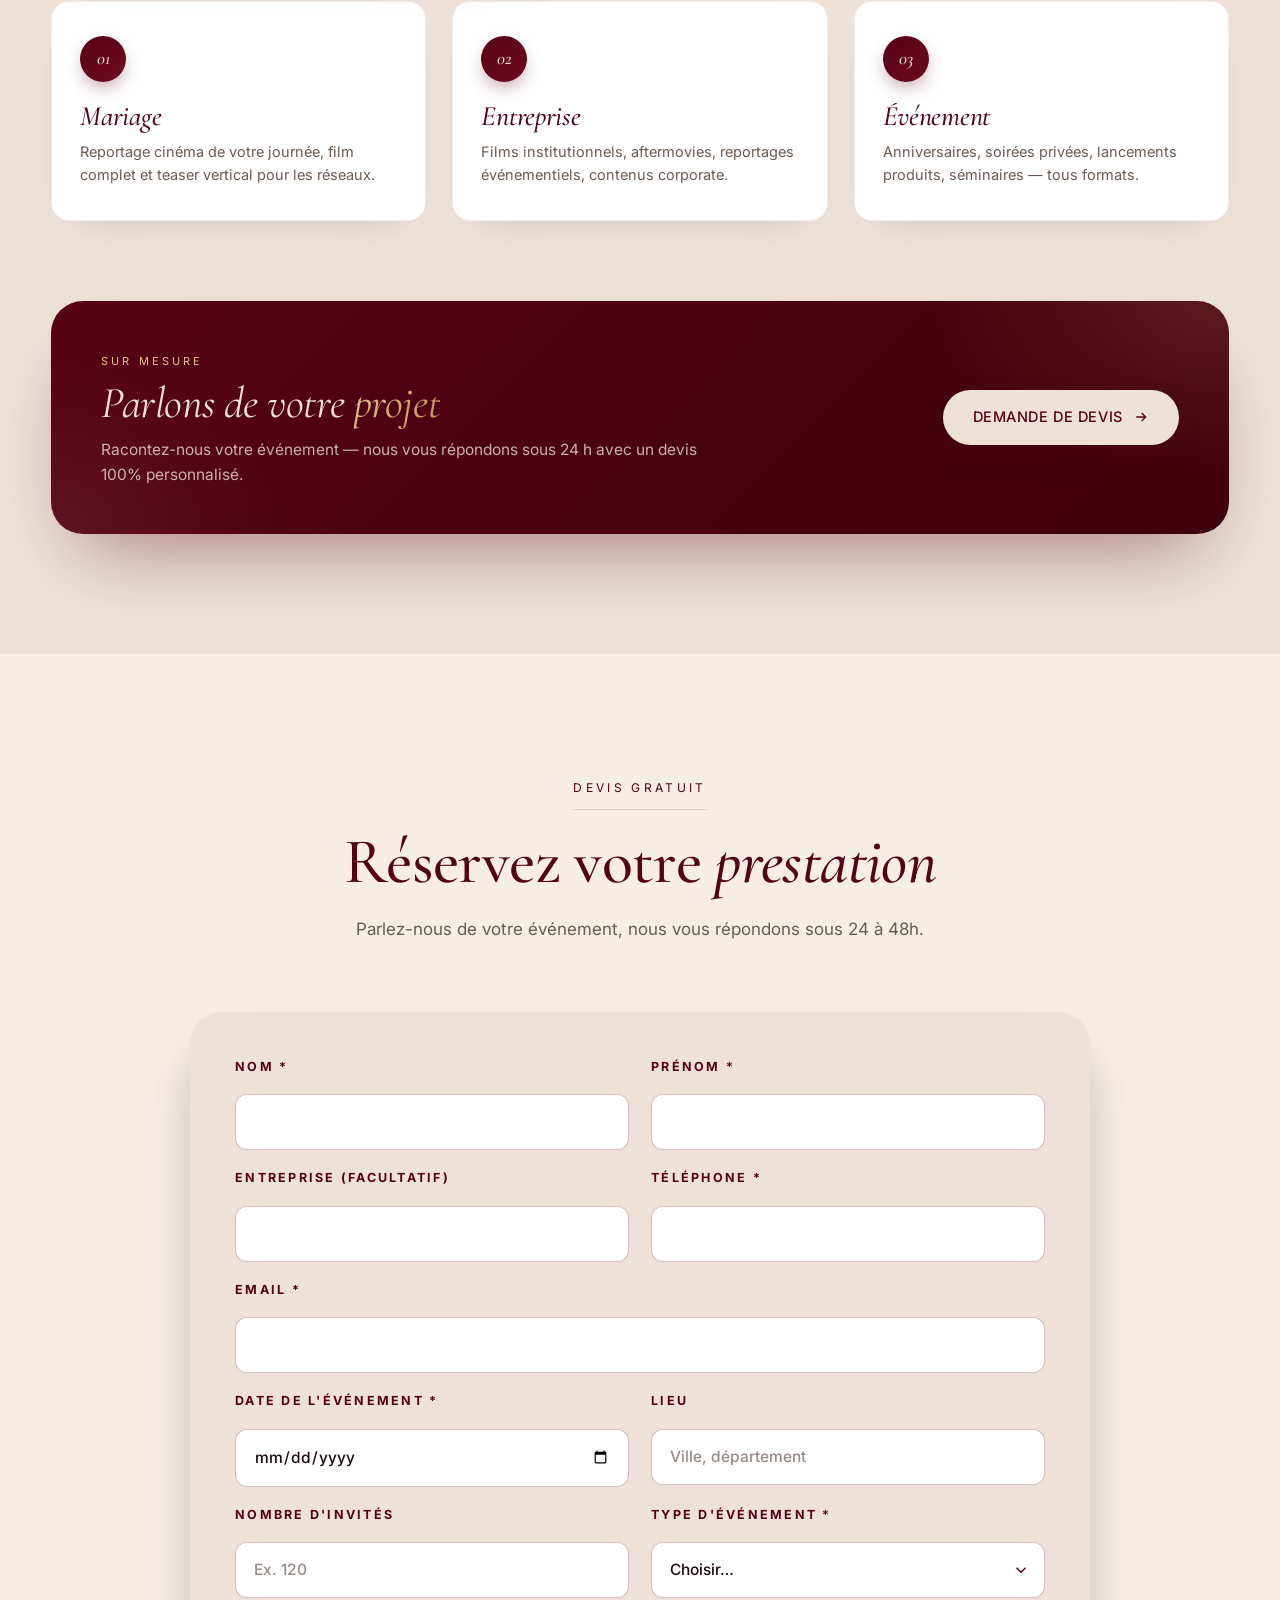
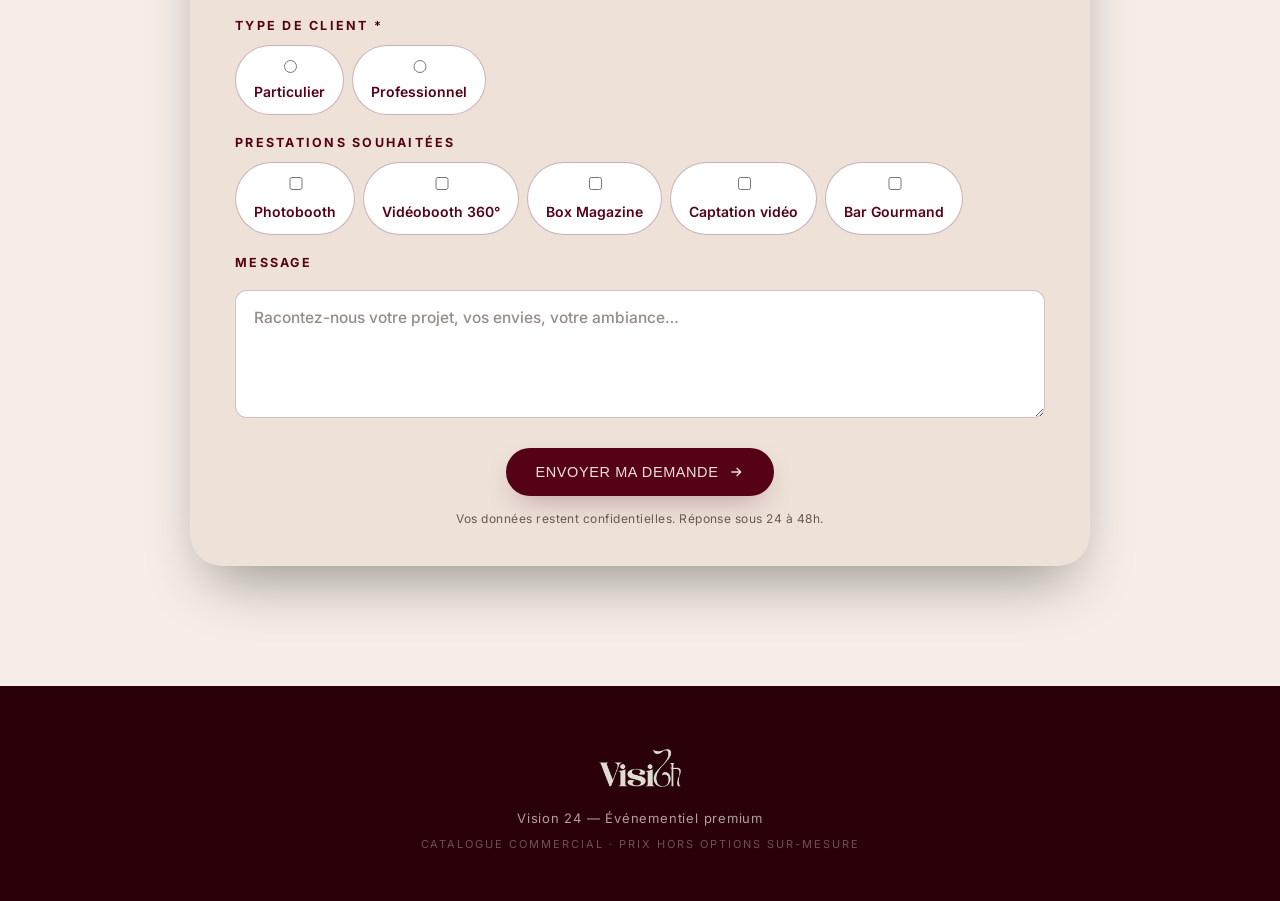
==== commit 333c286e: "Confirmation identique vision24.fr : titre italique Cormorant + texte Inter" ====
--- a/presentation/index.html
+++ b/presentation/index.html
@@ -767,13 +767,11 @@
     </form>
 
     <div class="form-success" id="devis-success" aria-live="polite" hidden style="display:none;text-align:center;max-width:640px;margin:0 auto;padding:64px 40px;background:#EDE1D8;border:1px solid rgba(86,2,22,.12);border-radius:32px;">
-      <div class="form-success__icon" aria-hidden="true" style="width:72px;height:72px;border-radius:999px;background:#560216;color:#EDE1D8;display:inline-flex;align-items:center;justify-content:center;margin:0 auto 22px;">
+      <div class="form-success__icon" aria-hidden="true" style="width:72px;height:72px;border-radius:999px;background:#560216;color:#EDE1D8;display:inline-flex;align-items:center;justify-content:center;margin:0 auto 26px;">
         <svg width="28" height="28" viewBox="0 0 24 24" fill="none" stroke="currentColor" stroke-width="1.8" stroke-linecap="round" stroke-linejoin="round"><path d="M20 6L9 17l-5-5"/></svg>
       </div>
-      <div style="text-align:center;">
-        <span class="form-success__pill" style="display:inline-block;padding:8px 22px;background:#560216;color:#EDE1D8;border-radius:999px;font-size:12px;letter-spacing:.24em;text-transform:uppercase;font-weight:700;margin-bottom:22px;">Demande envoyée</span>
-      </div>
-      <p class="form-success__msg" style="font-family:'Cormorant Garamond',Georgia,serif;font-style:italic;font-size:clamp(24px,3vw,34px);line-height:1.35;color:#560216;margin:0 auto;max-width:520px;font-weight:500;">Votre demande a bien été envoyée. Nous vous répondrons dans les plus brefs délais.</p>
+      <h3 style="font-family:'Cormorant Garamond',Georgia,serif;font-style:italic;font-size:clamp(34px,4vw,48px);color:#560216;margin:0 0 18px;font-weight:500;line-height:1.1;">Demande envoyée</h3>
+      <p style="font-family:'Inter',-apple-system,sans-serif;font-size:17px;line-height:1.6;color:#6b5a52;margin:0 auto;max-width:460px;font-weight:400;">Votre demande a bien été envoyée. Nous vous répondrons dans les plus brefs délais.</p>
     </div>
   </div>
 </section>
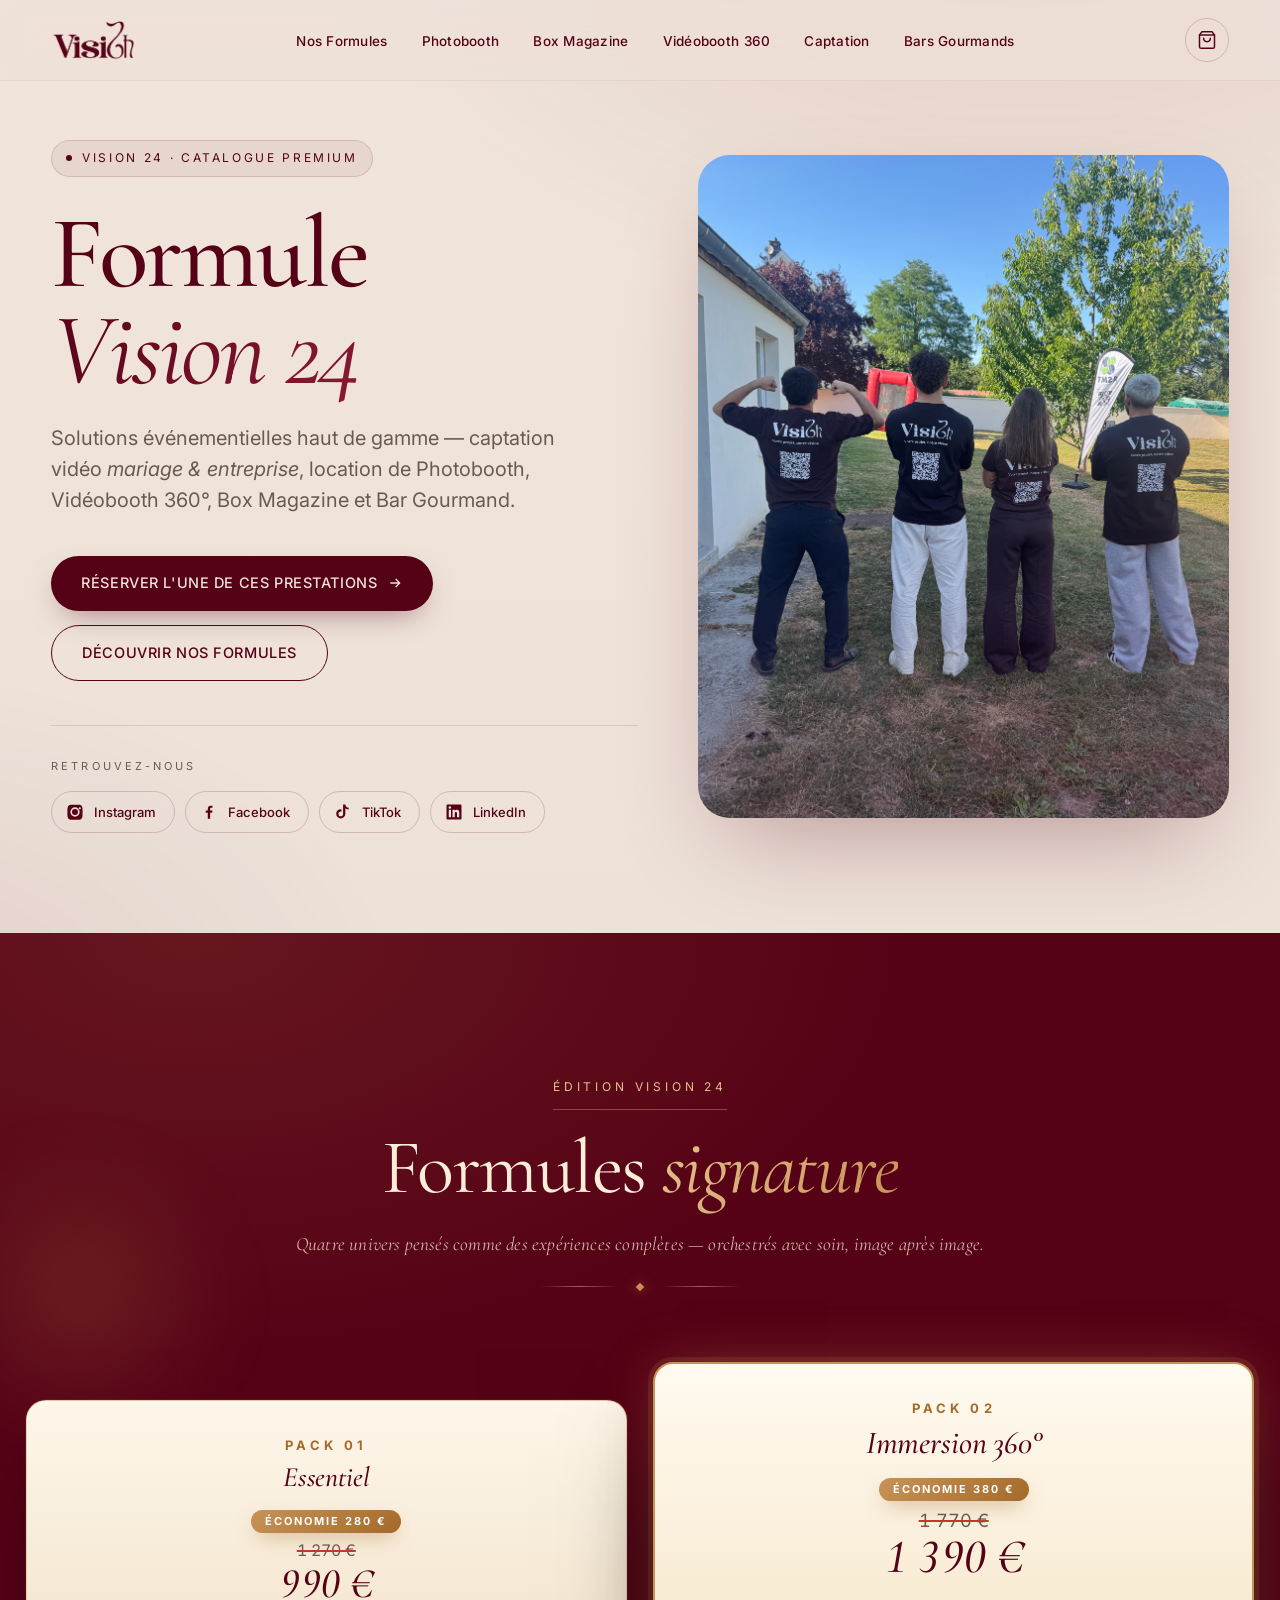
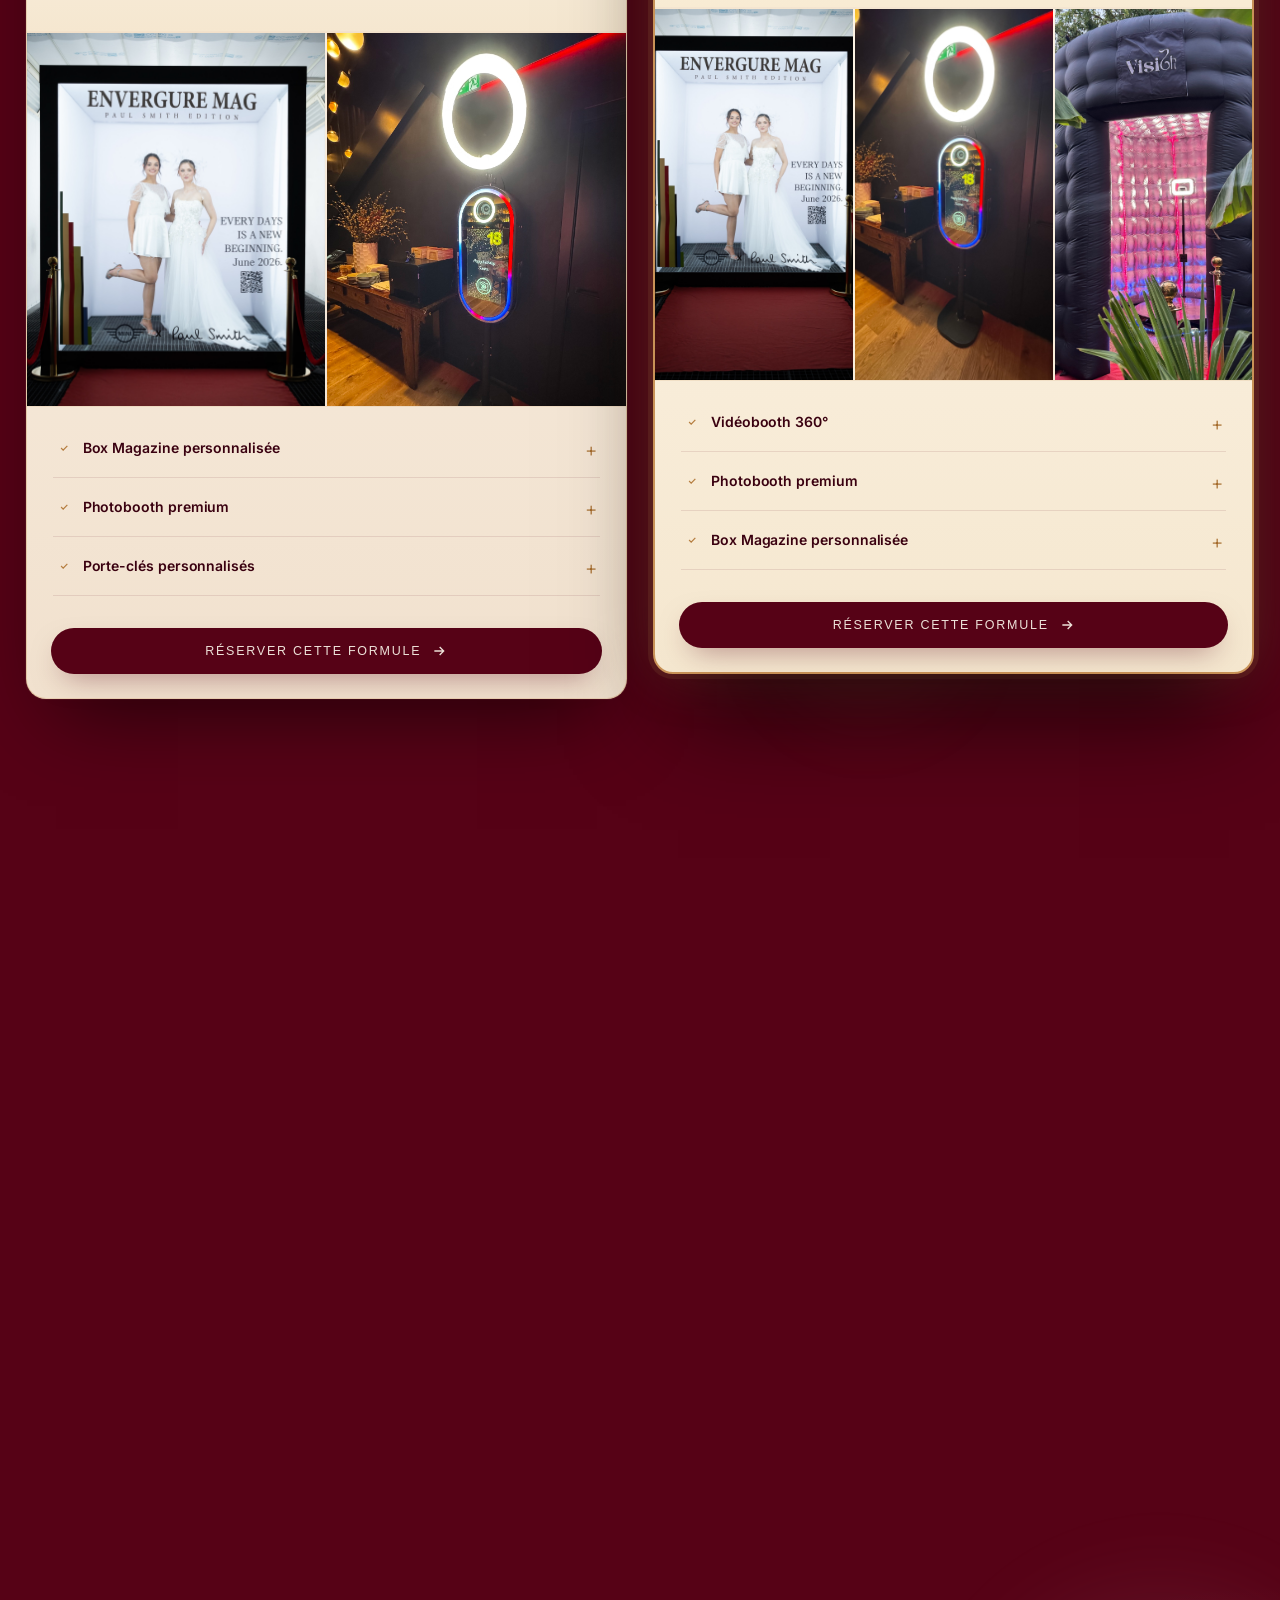
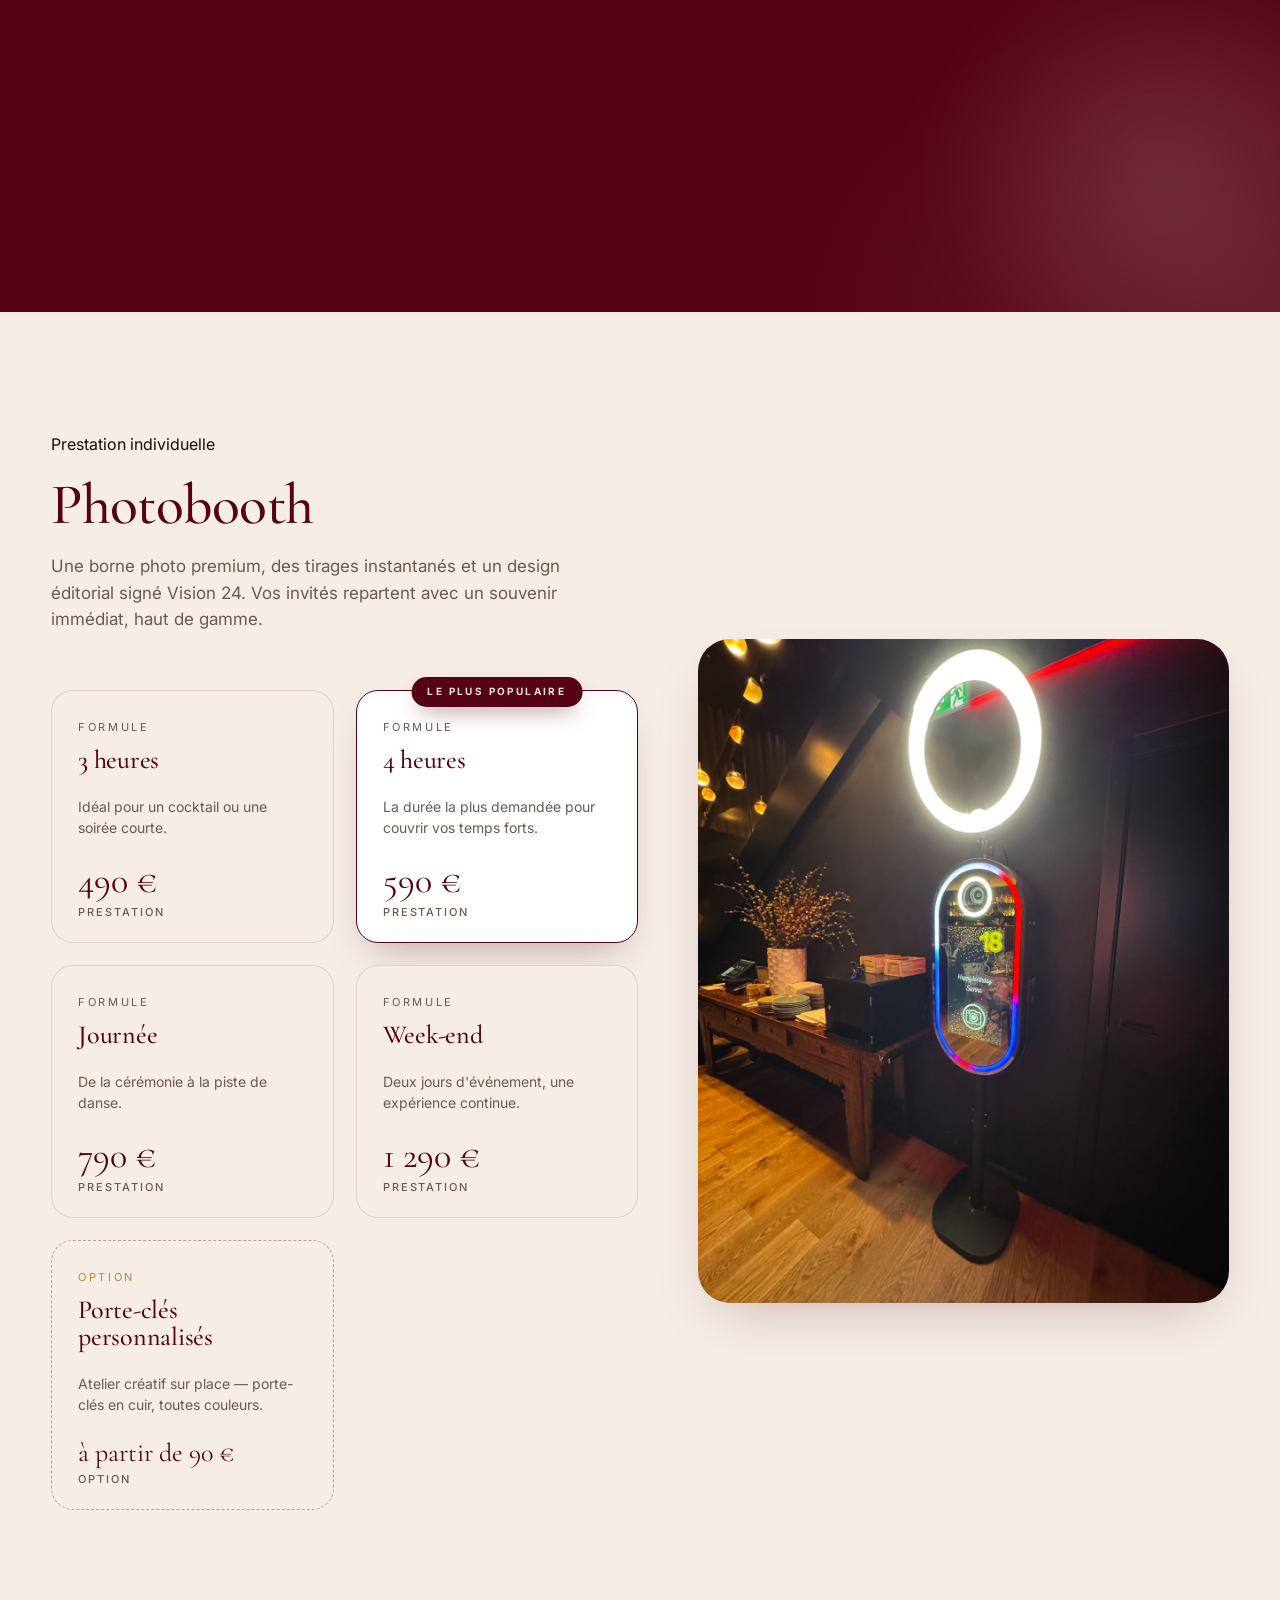
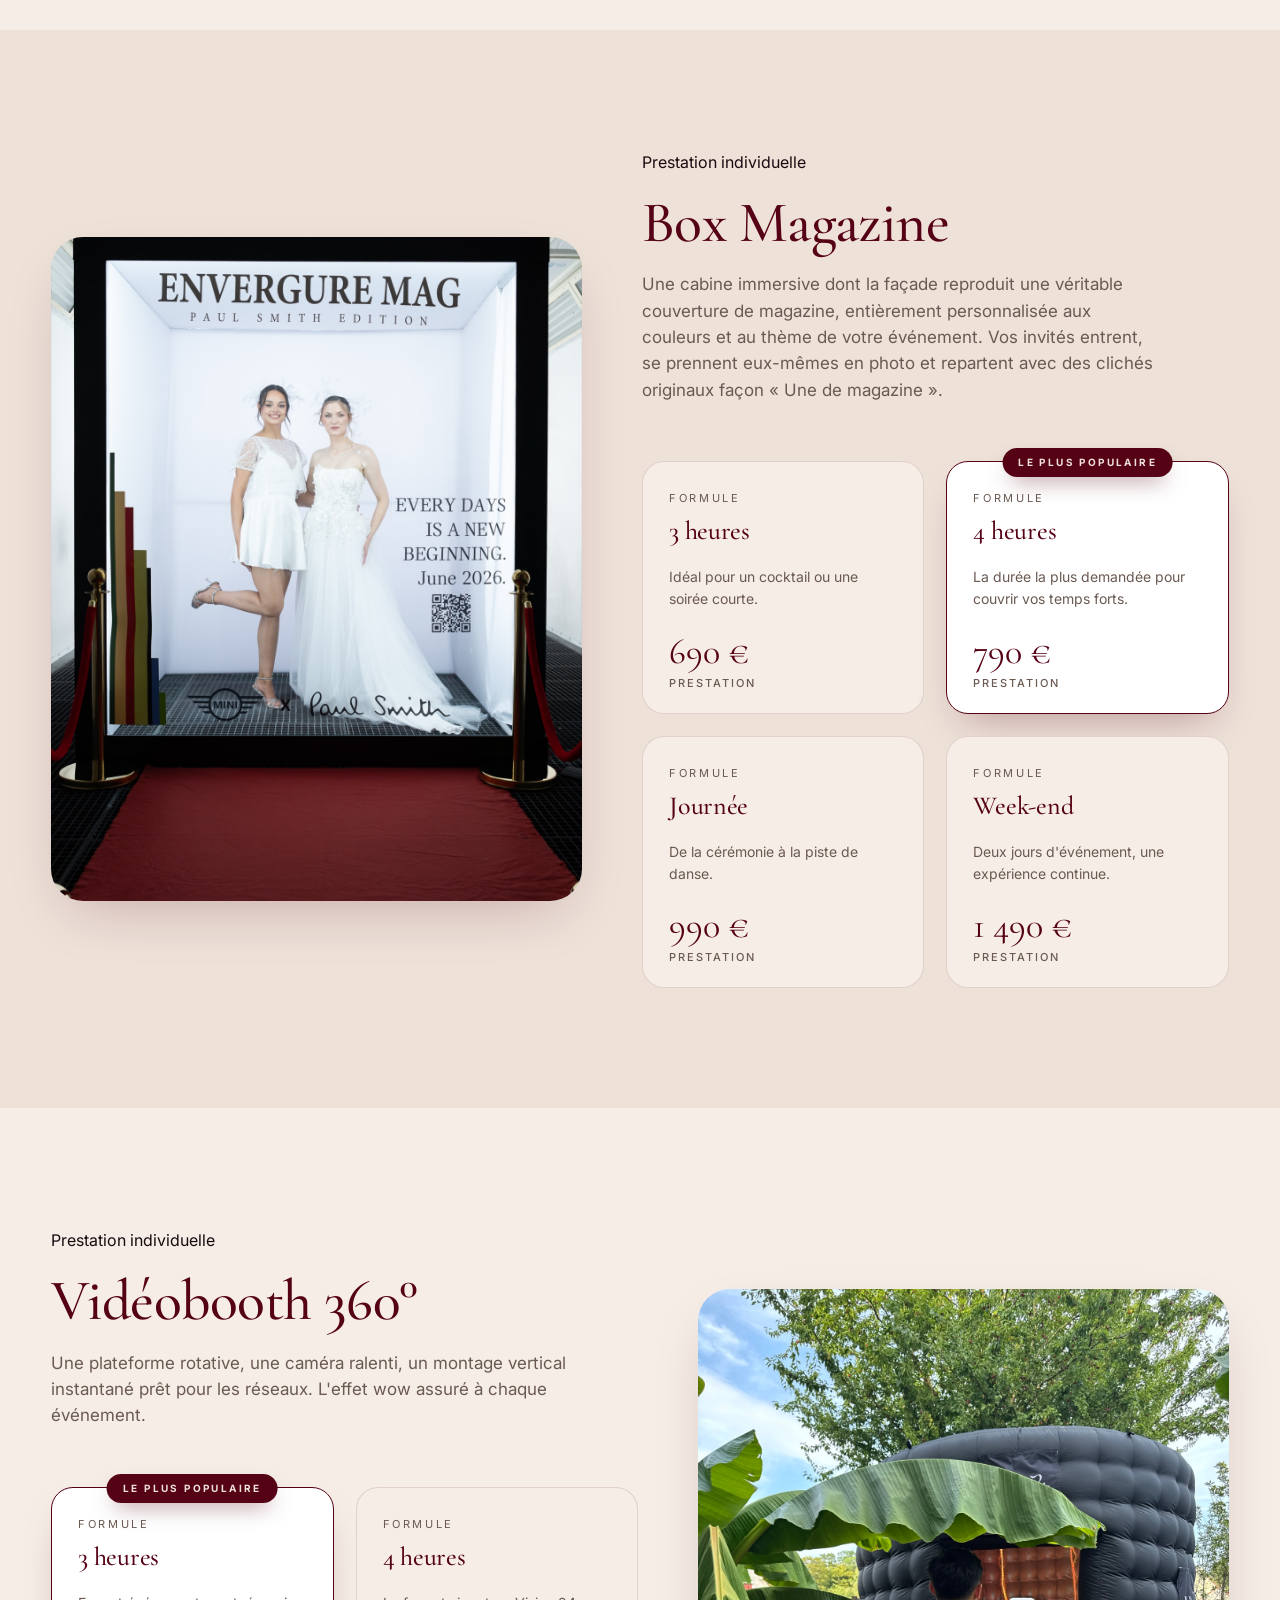
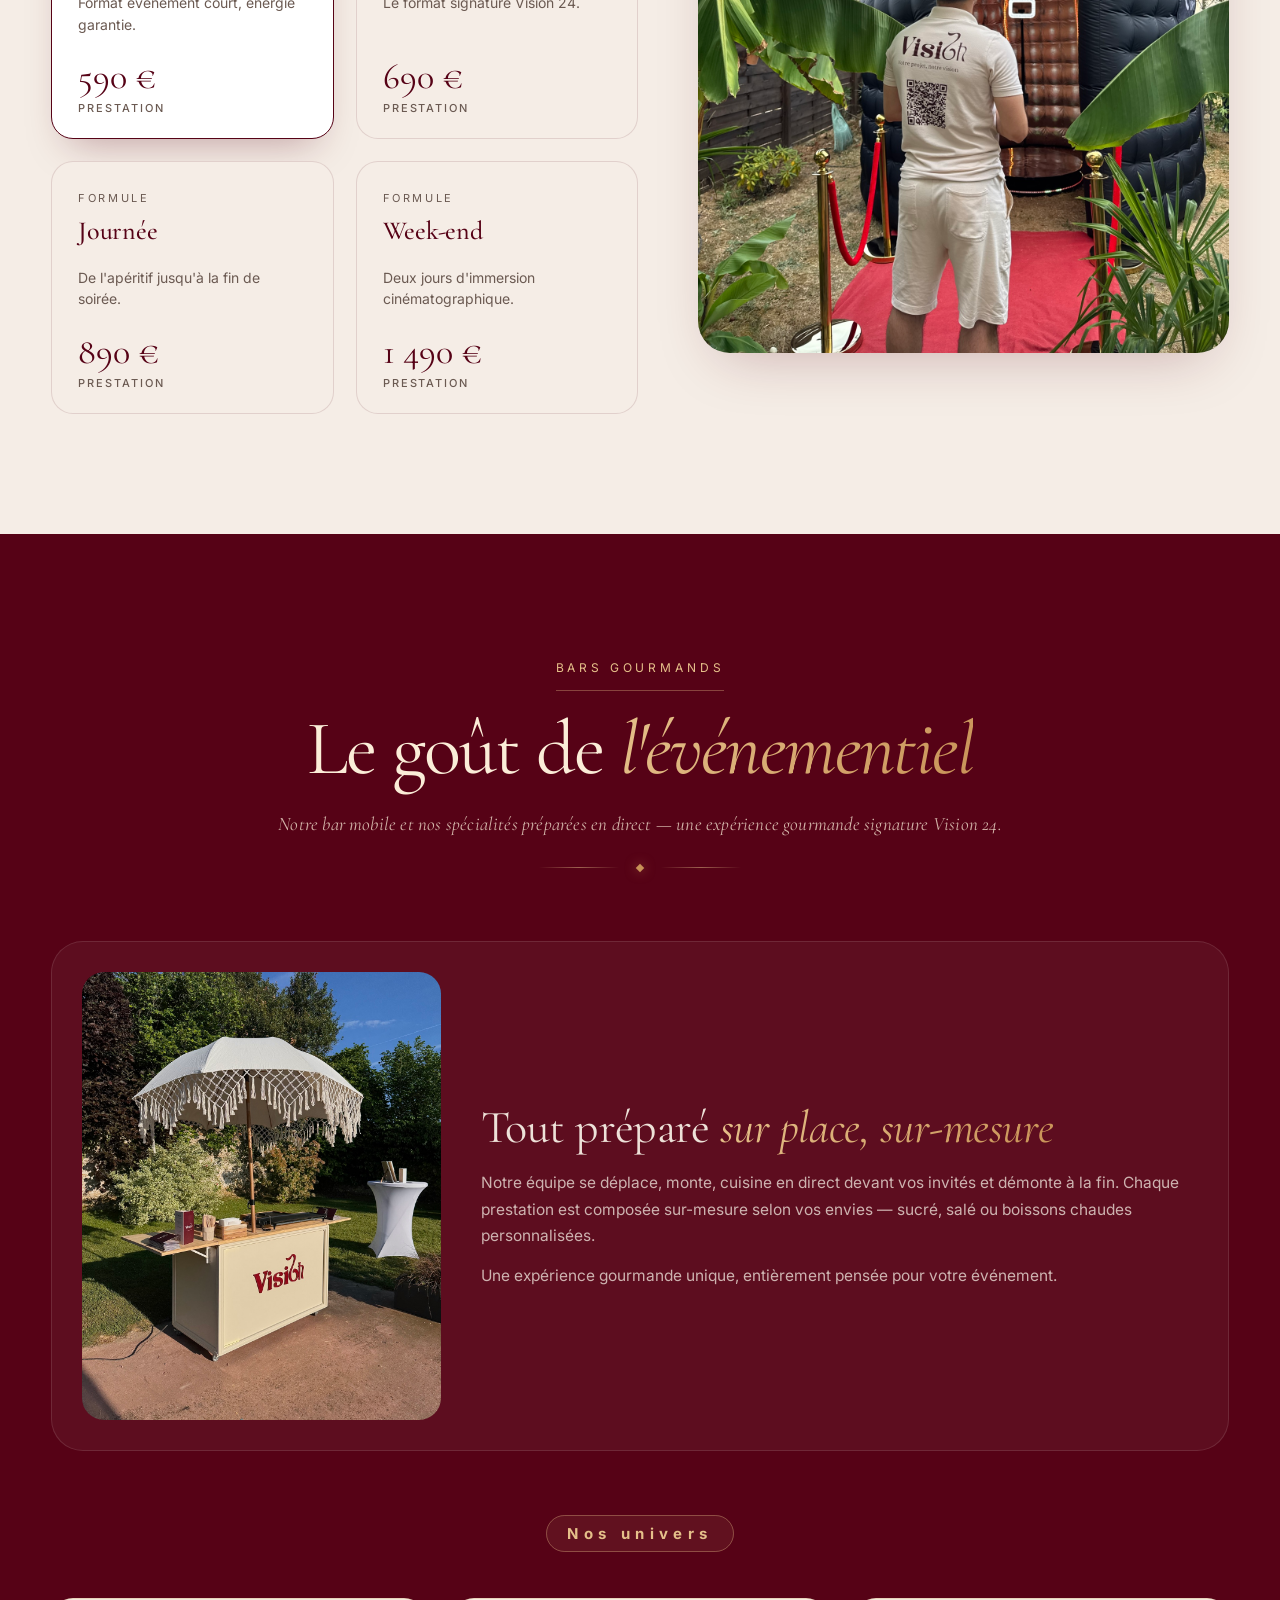
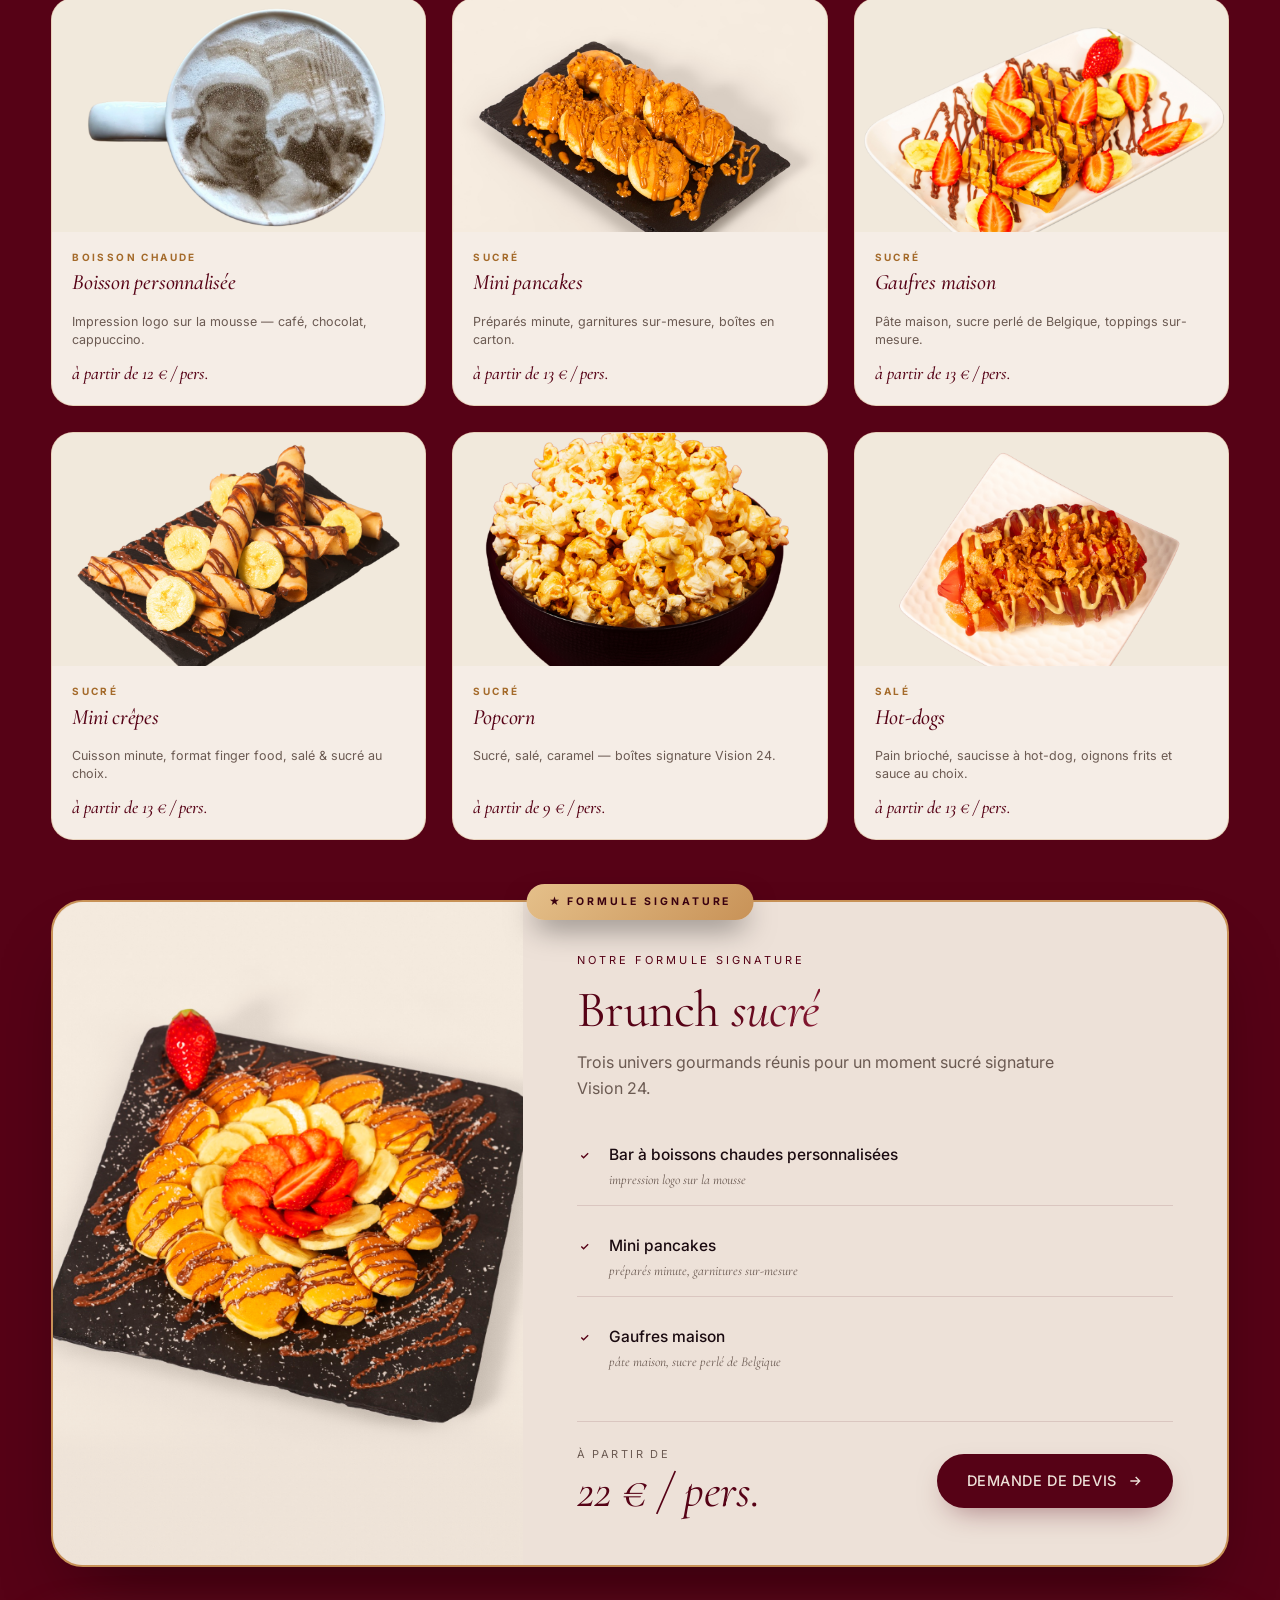
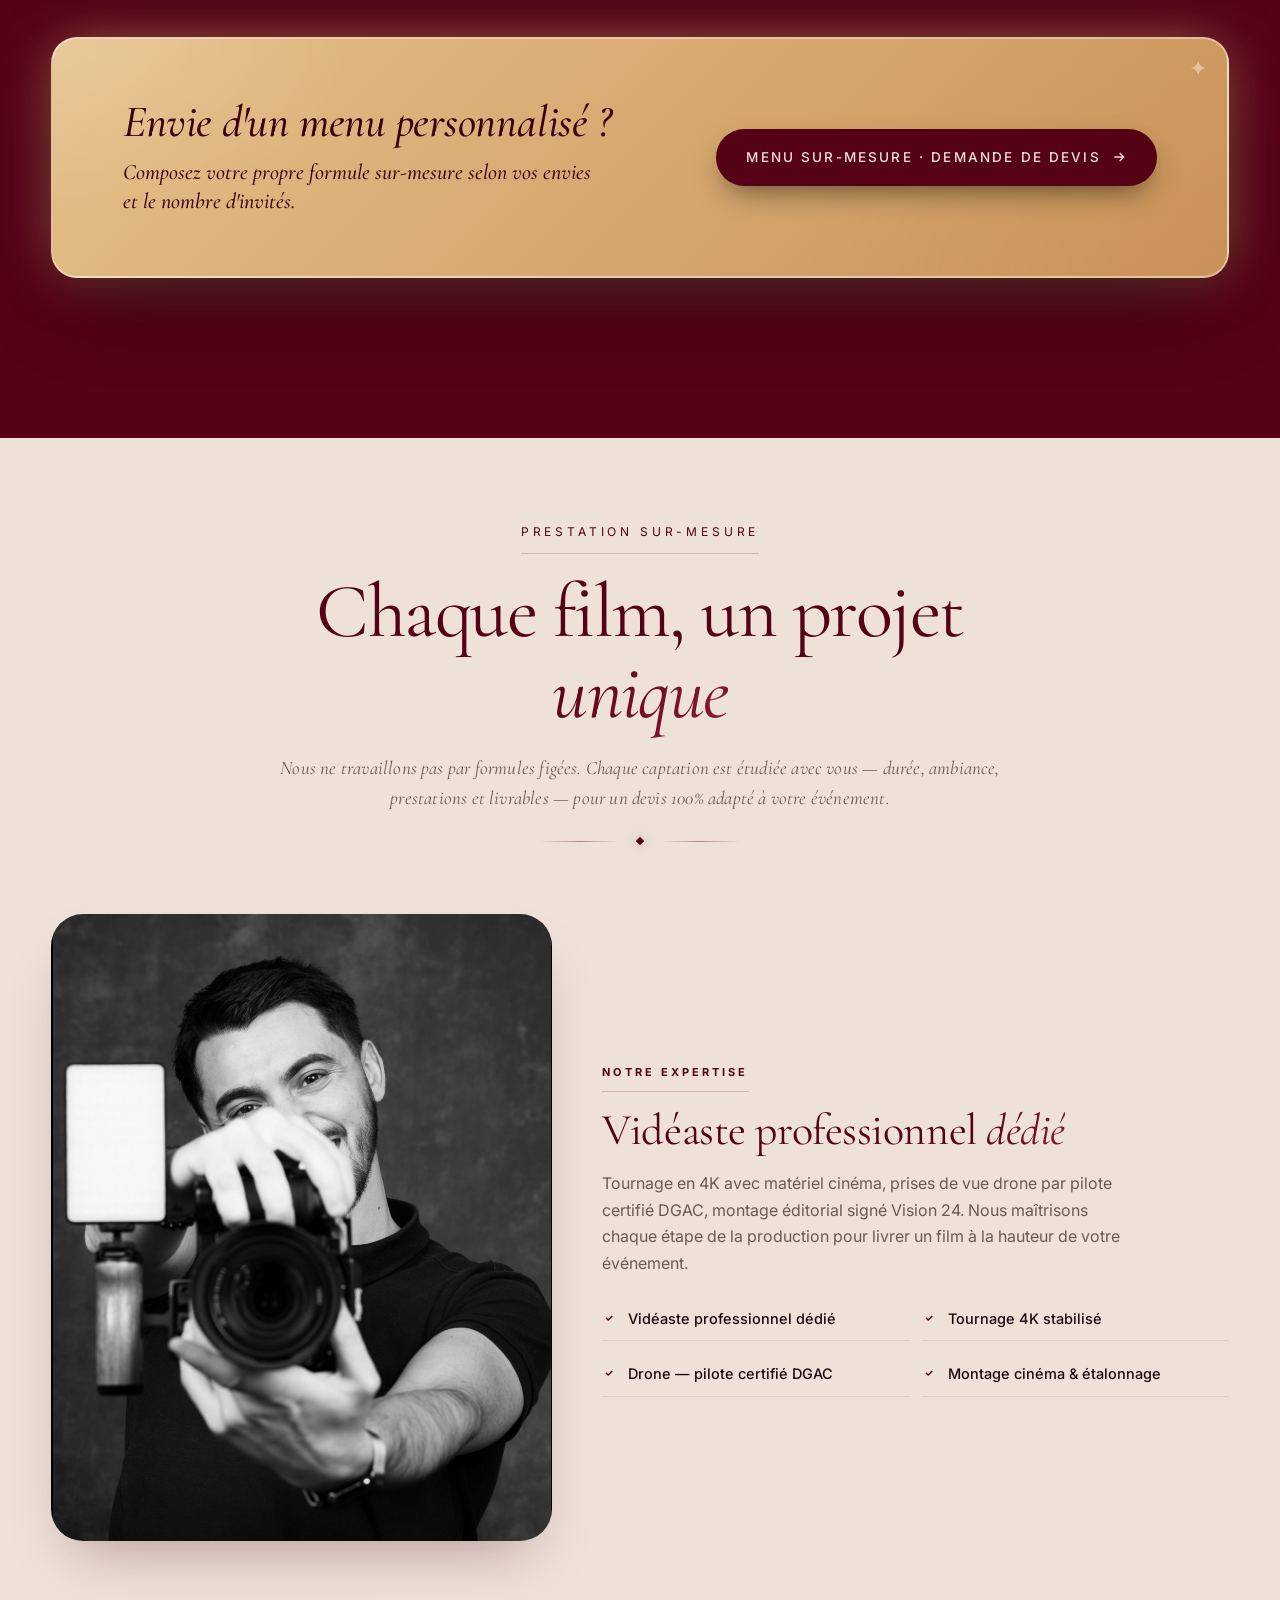
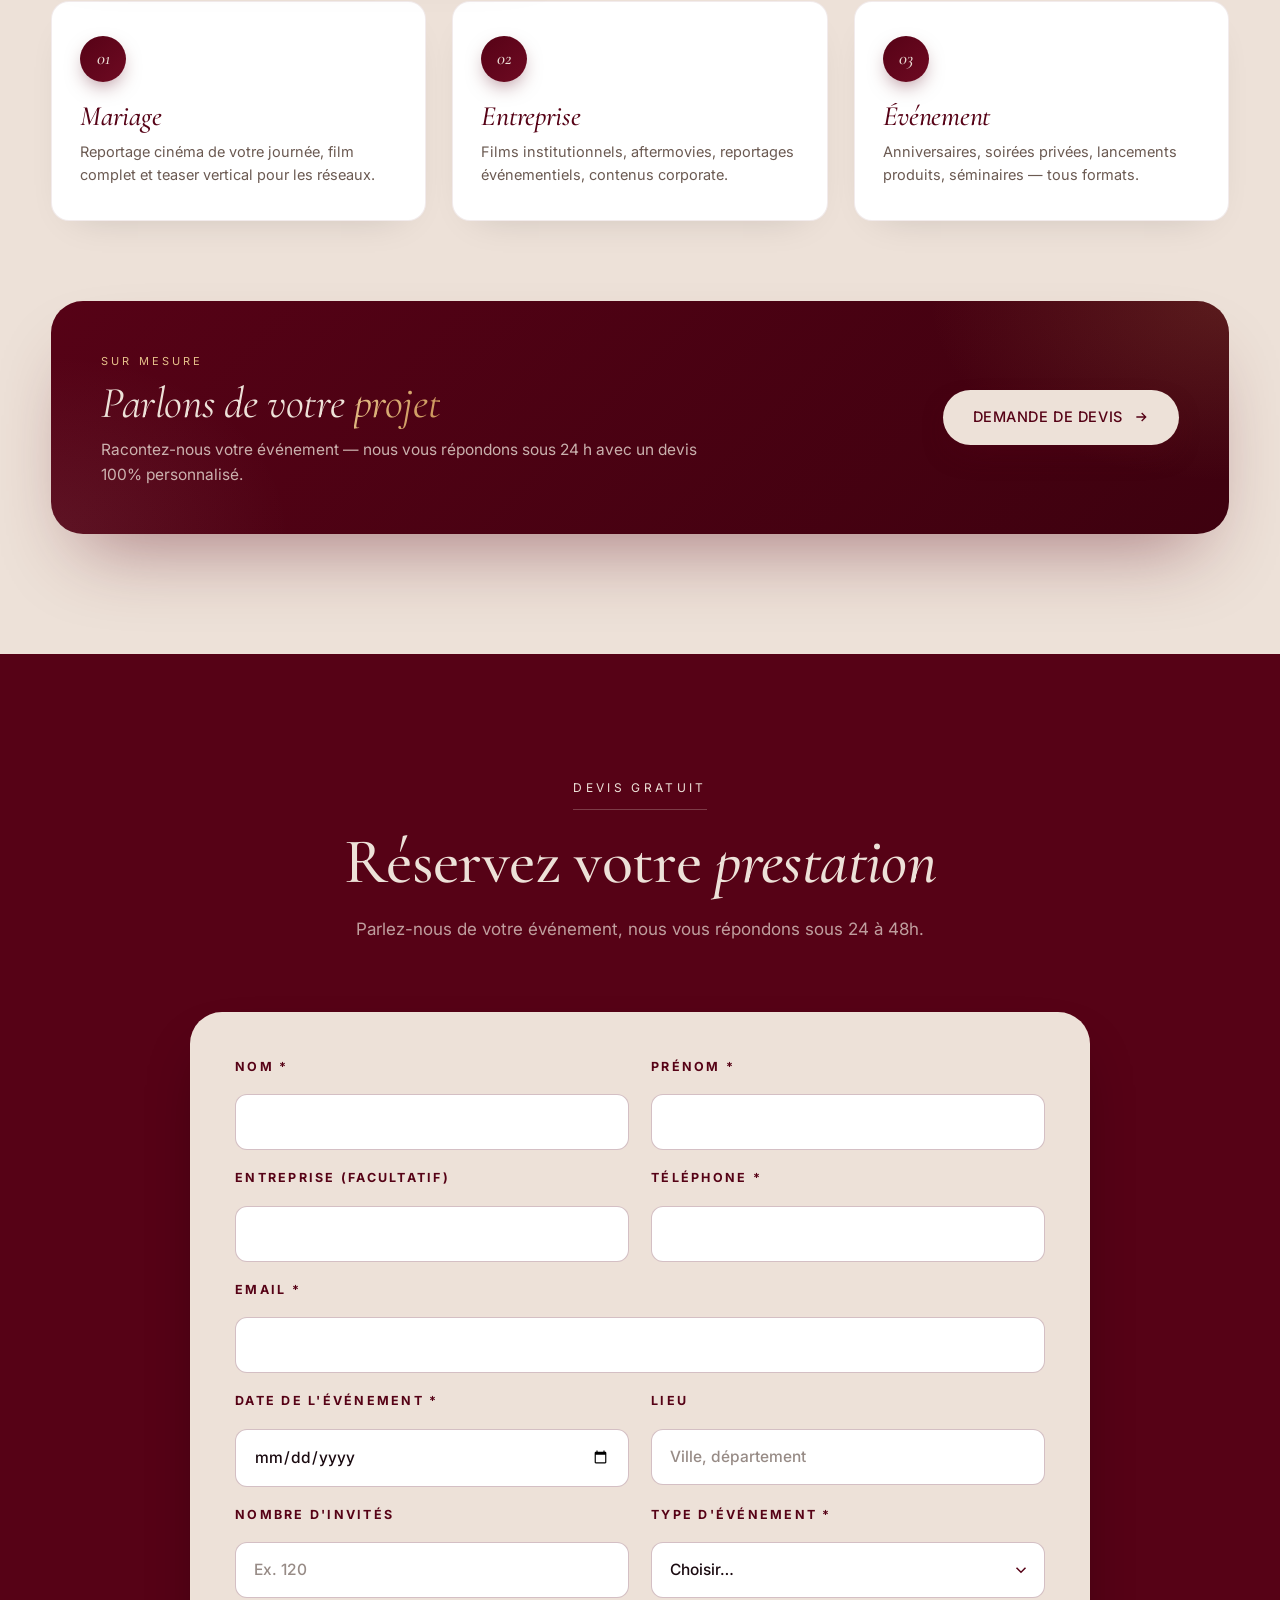
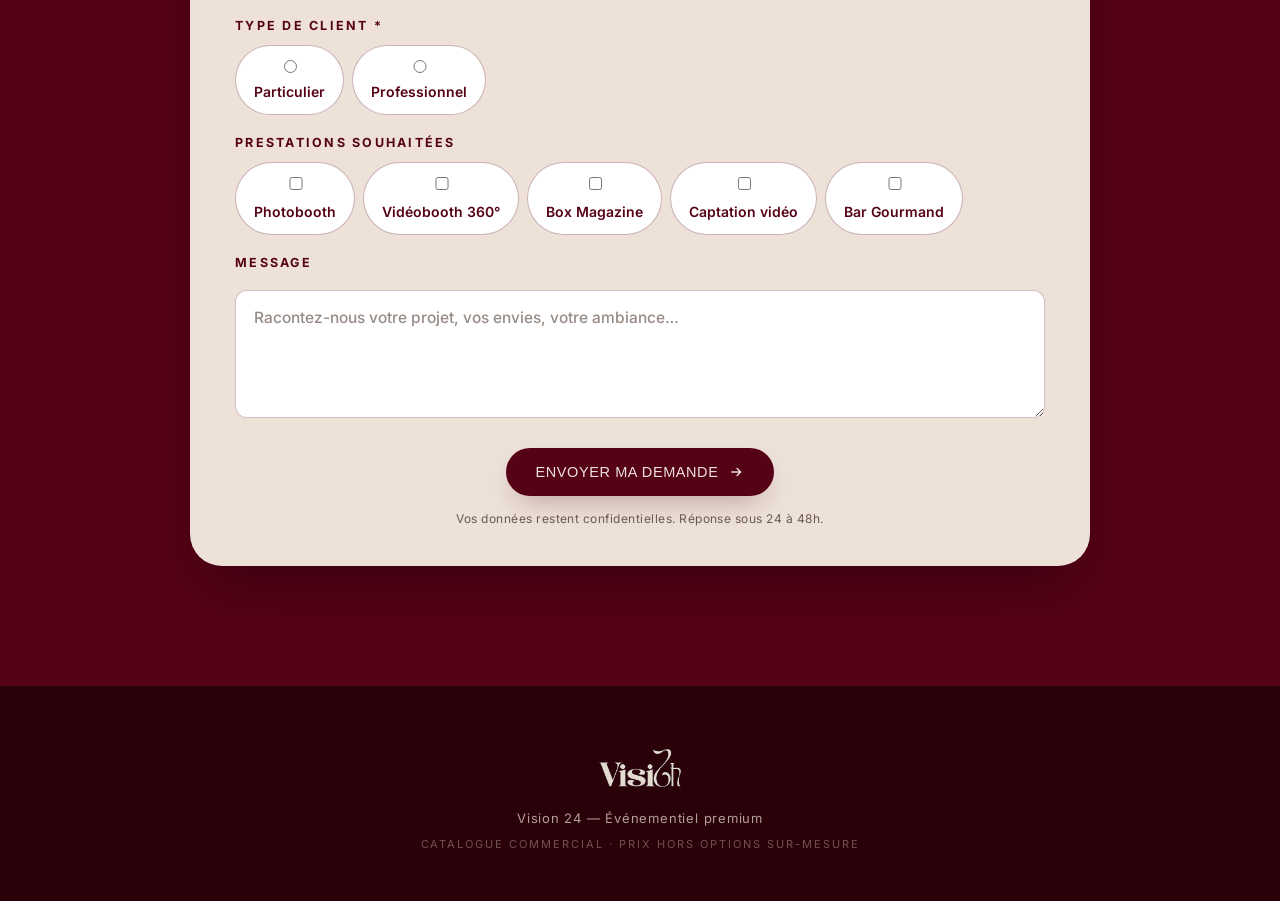
==== commit 7e0579f2: "Section devis : fond bordeaux comme avant" ====
--- a/presentation/index.html
+++ b/presentation/index.html
@@ -694,7 +694,7 @@
 </section>
 
 <!-- ==================== DEVIS / RÉSERVATION ==================== -->
-<section class="section-alt" id="devis">
+<section class="section-dark" id="devis">
   <div class="container">
     <div class="section-head reveal">
       <span class="eyebrow">Devis gratuit</span>
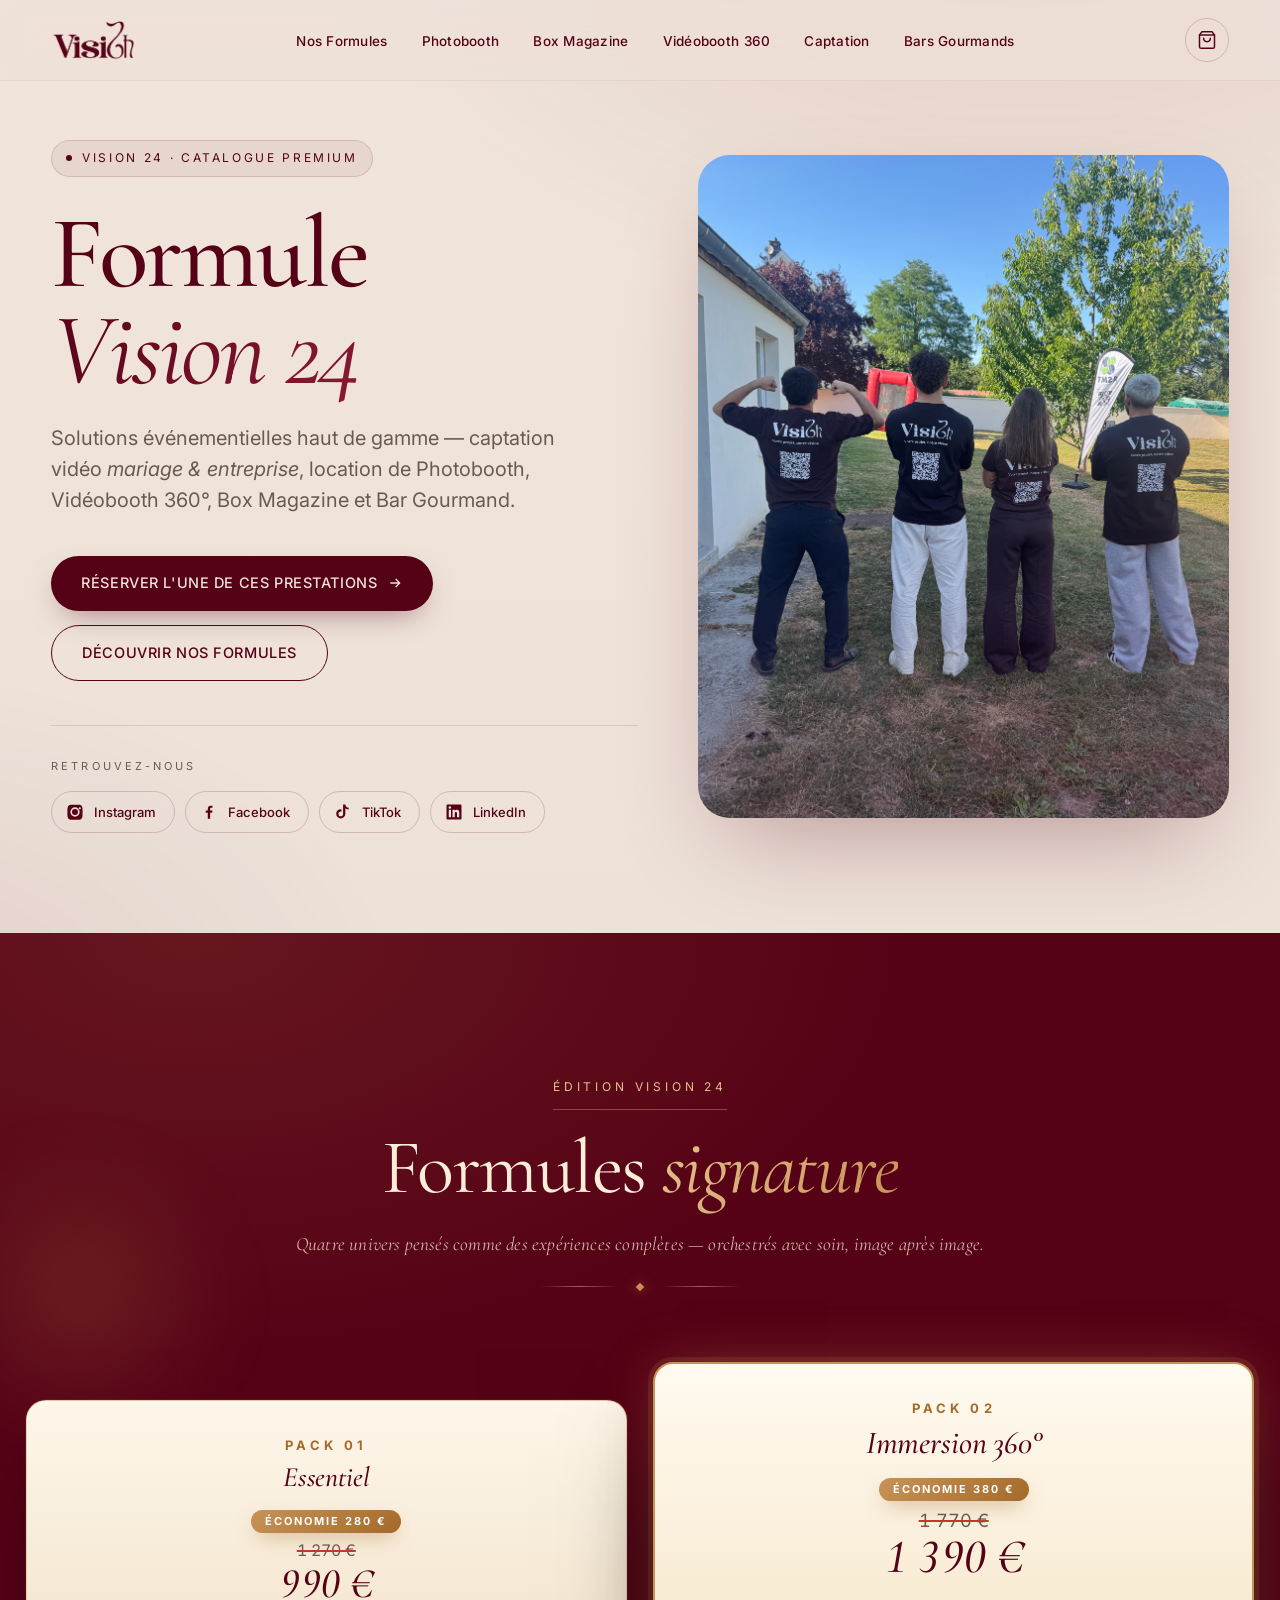
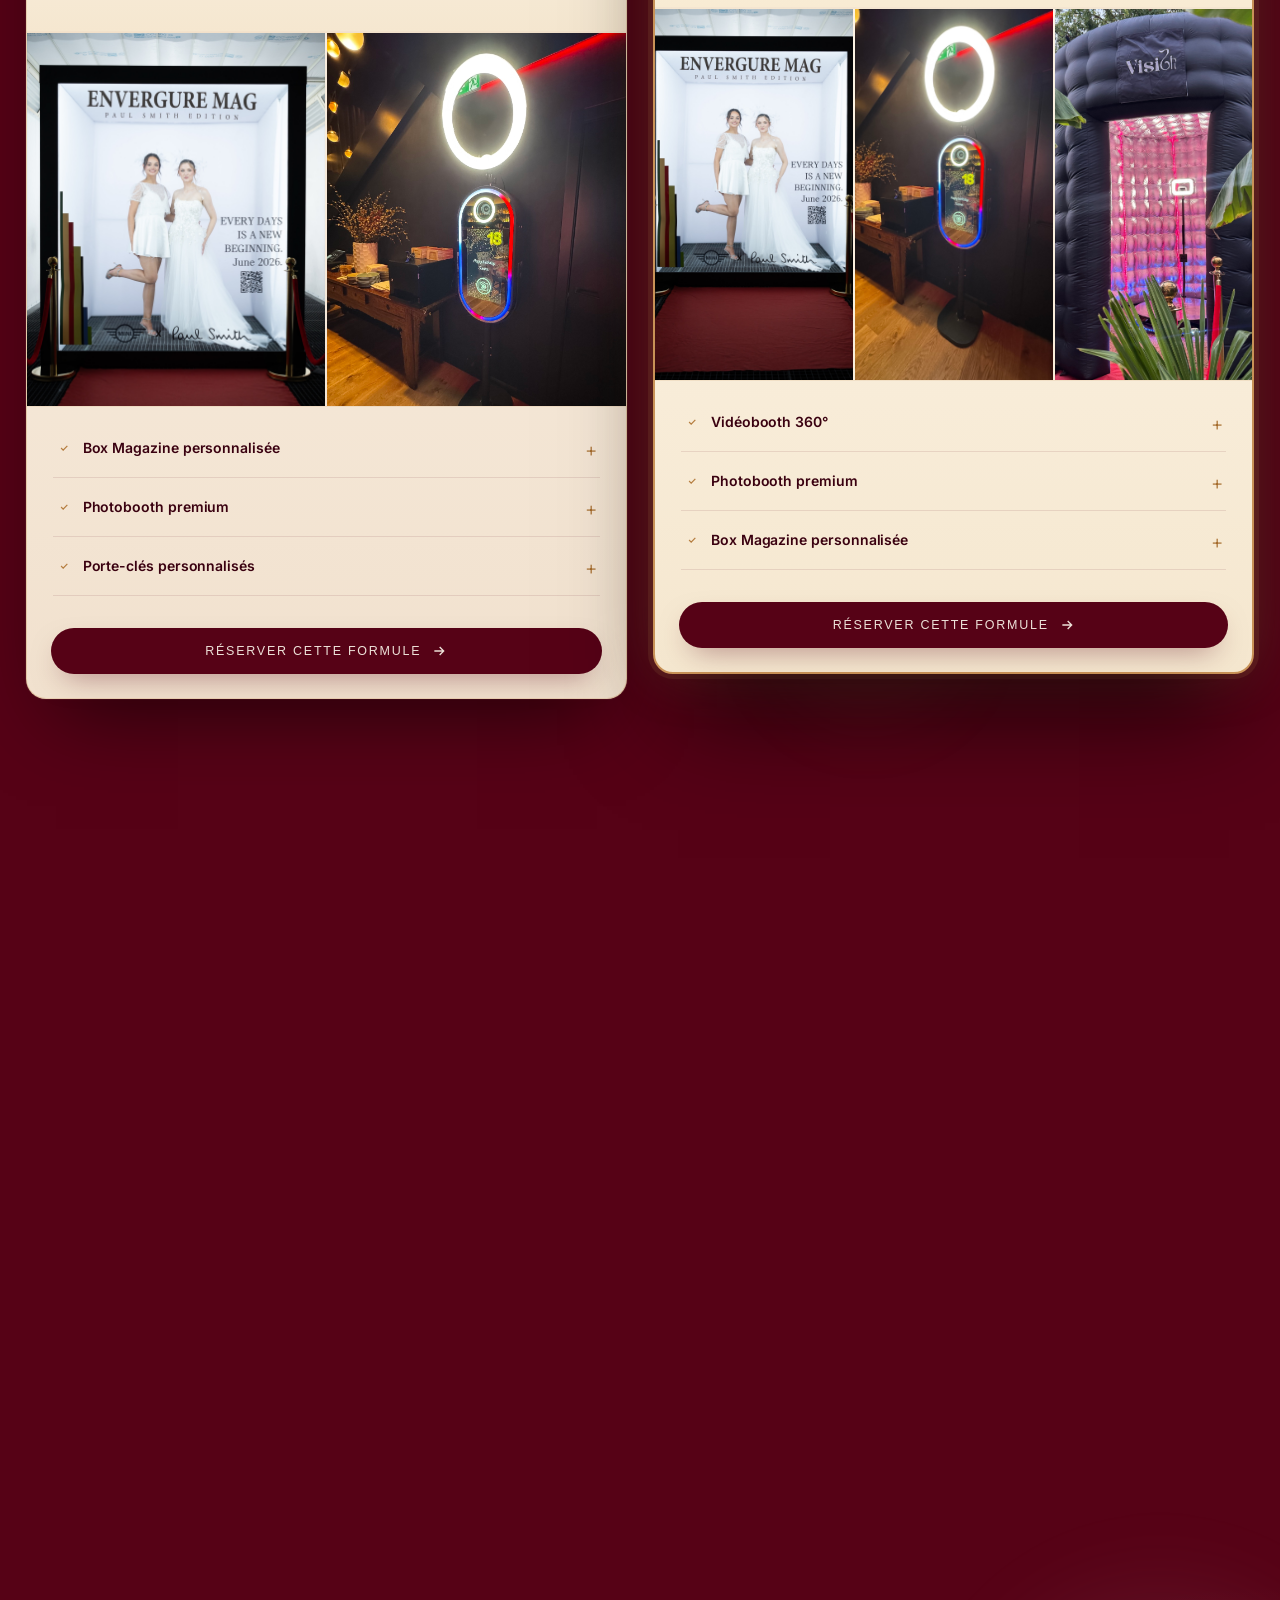
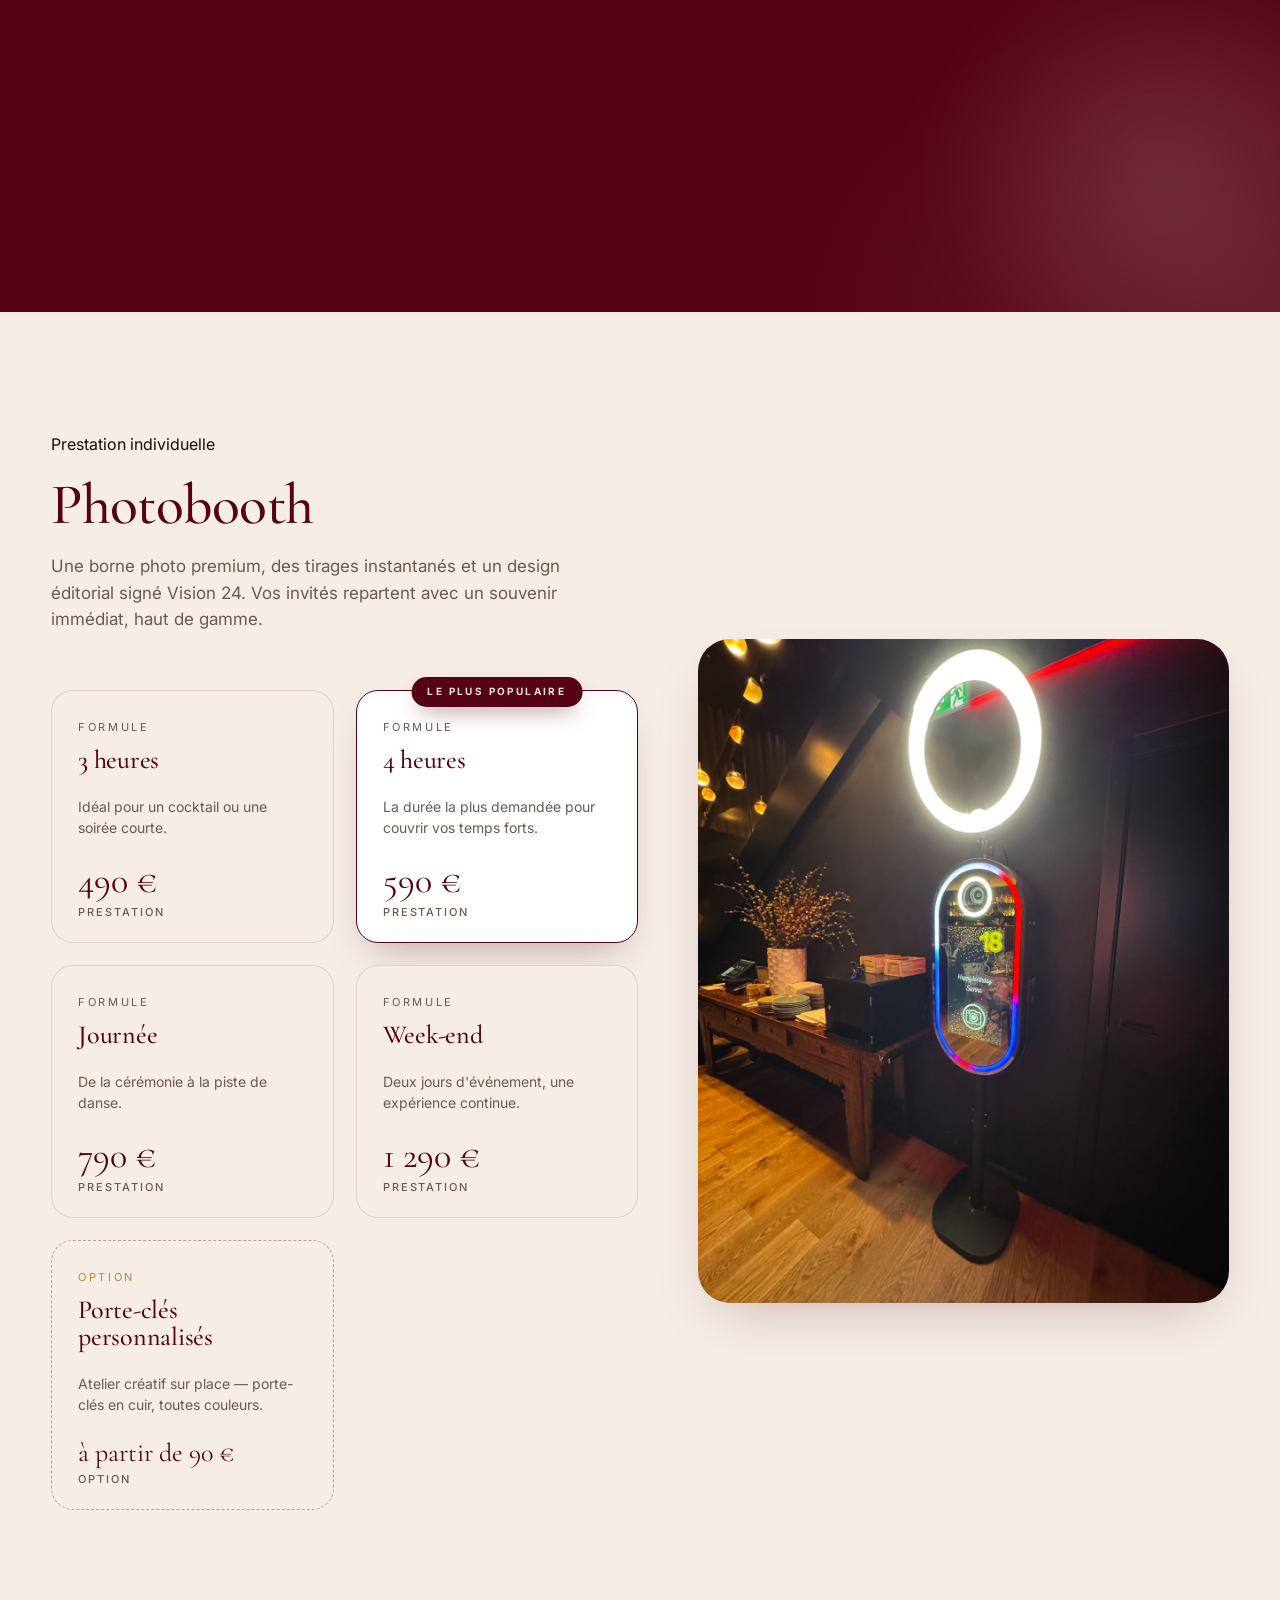
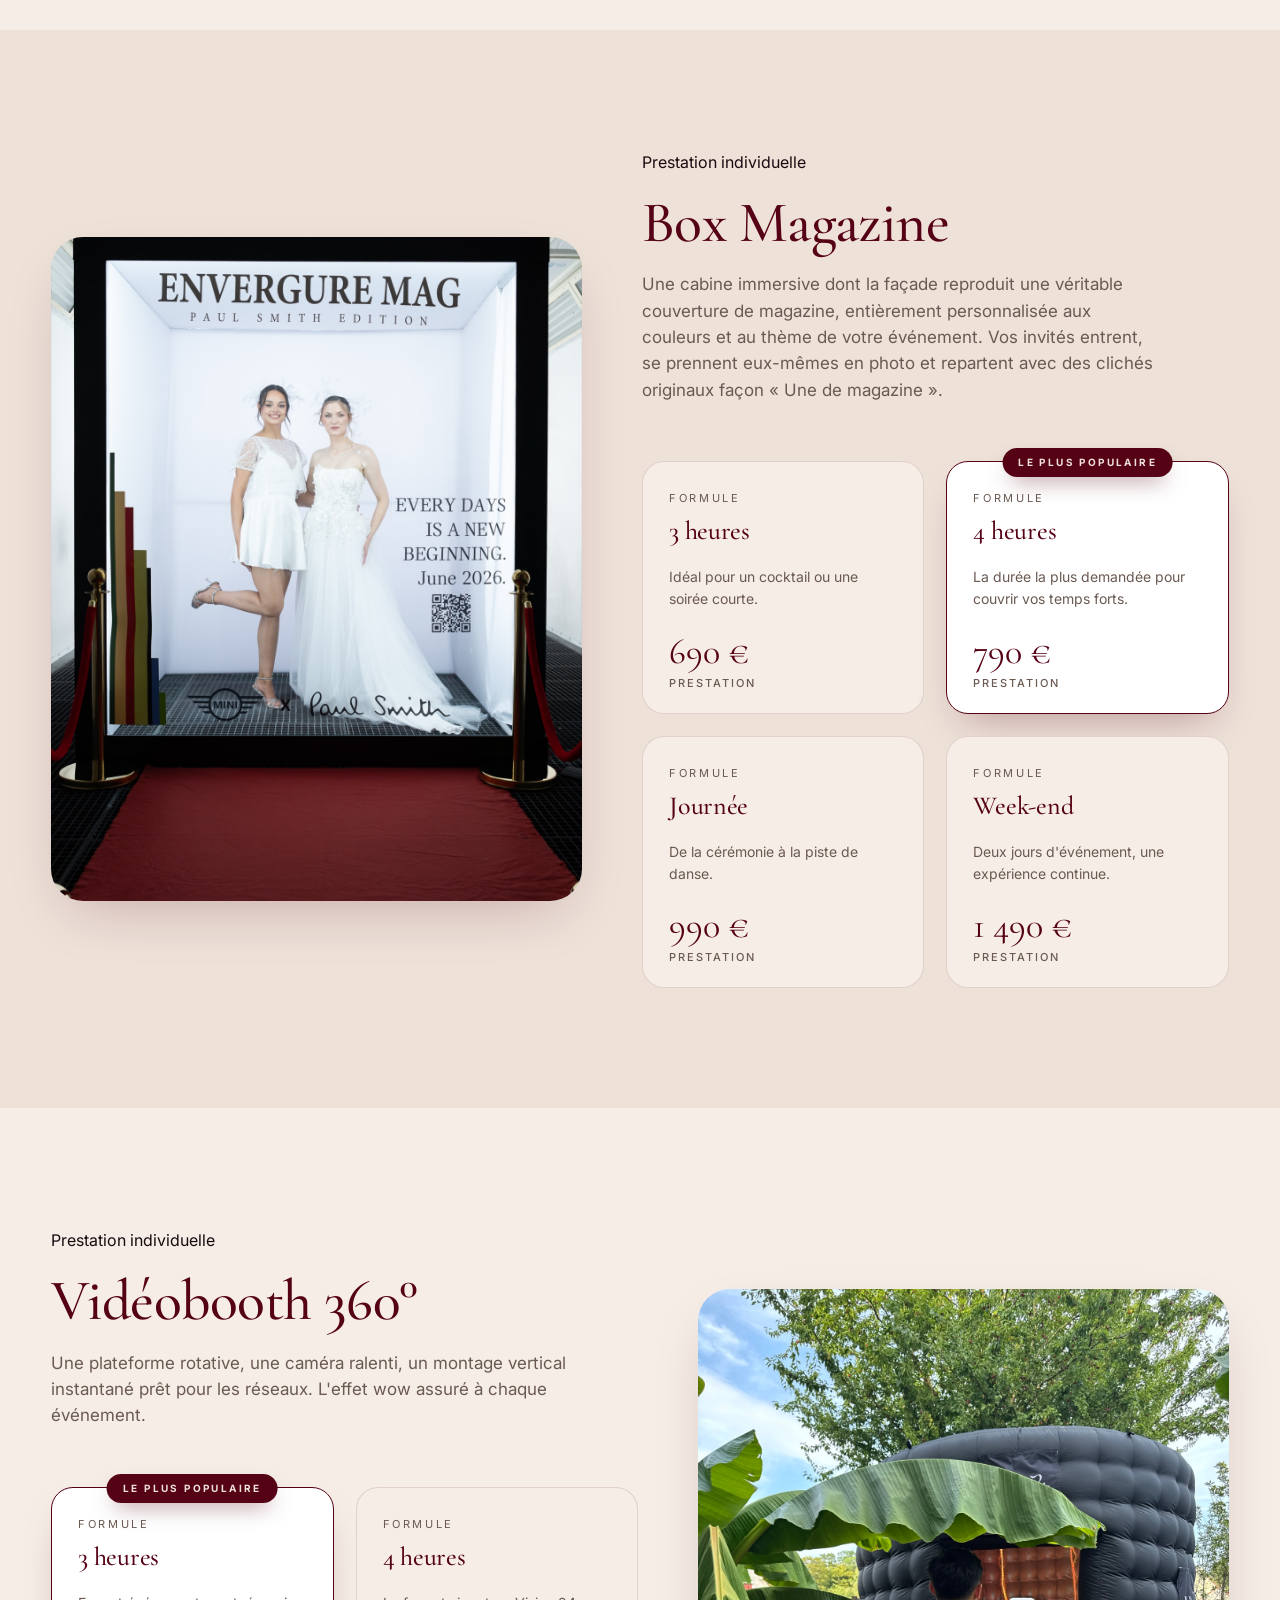
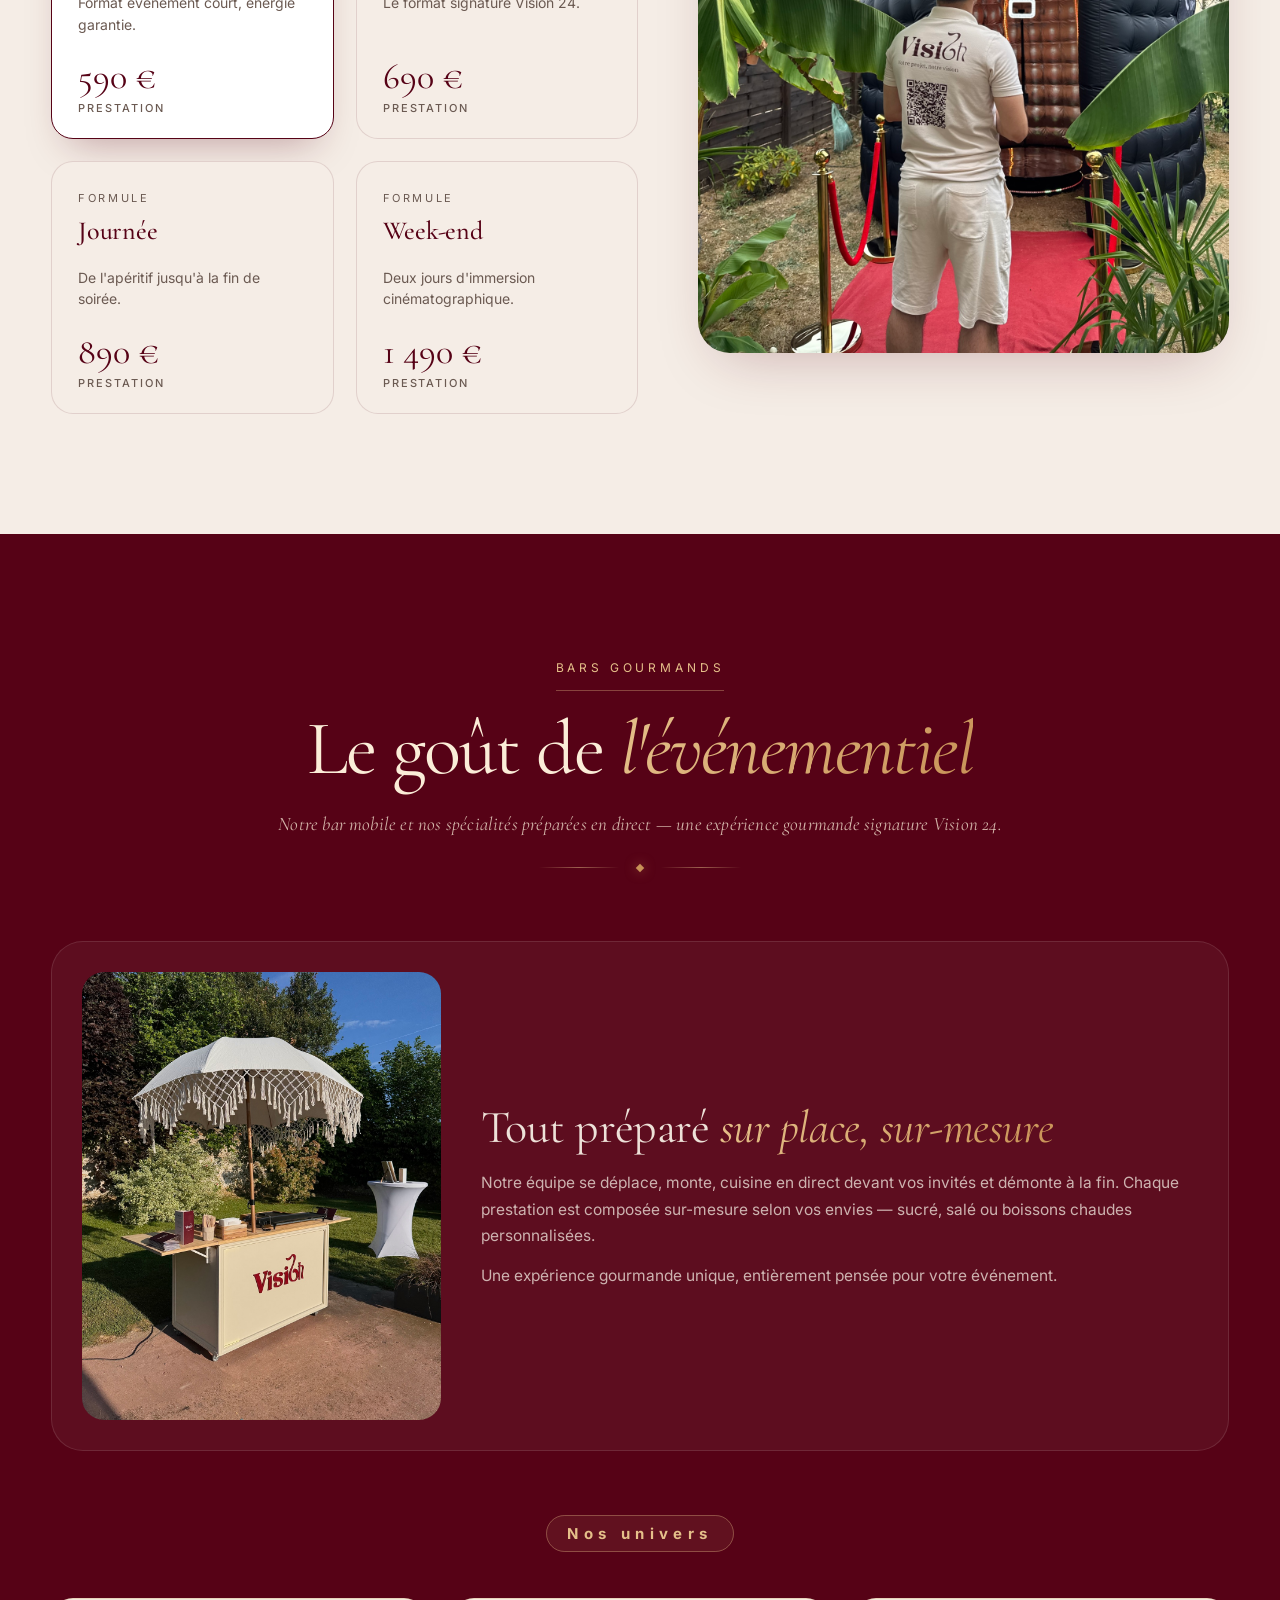
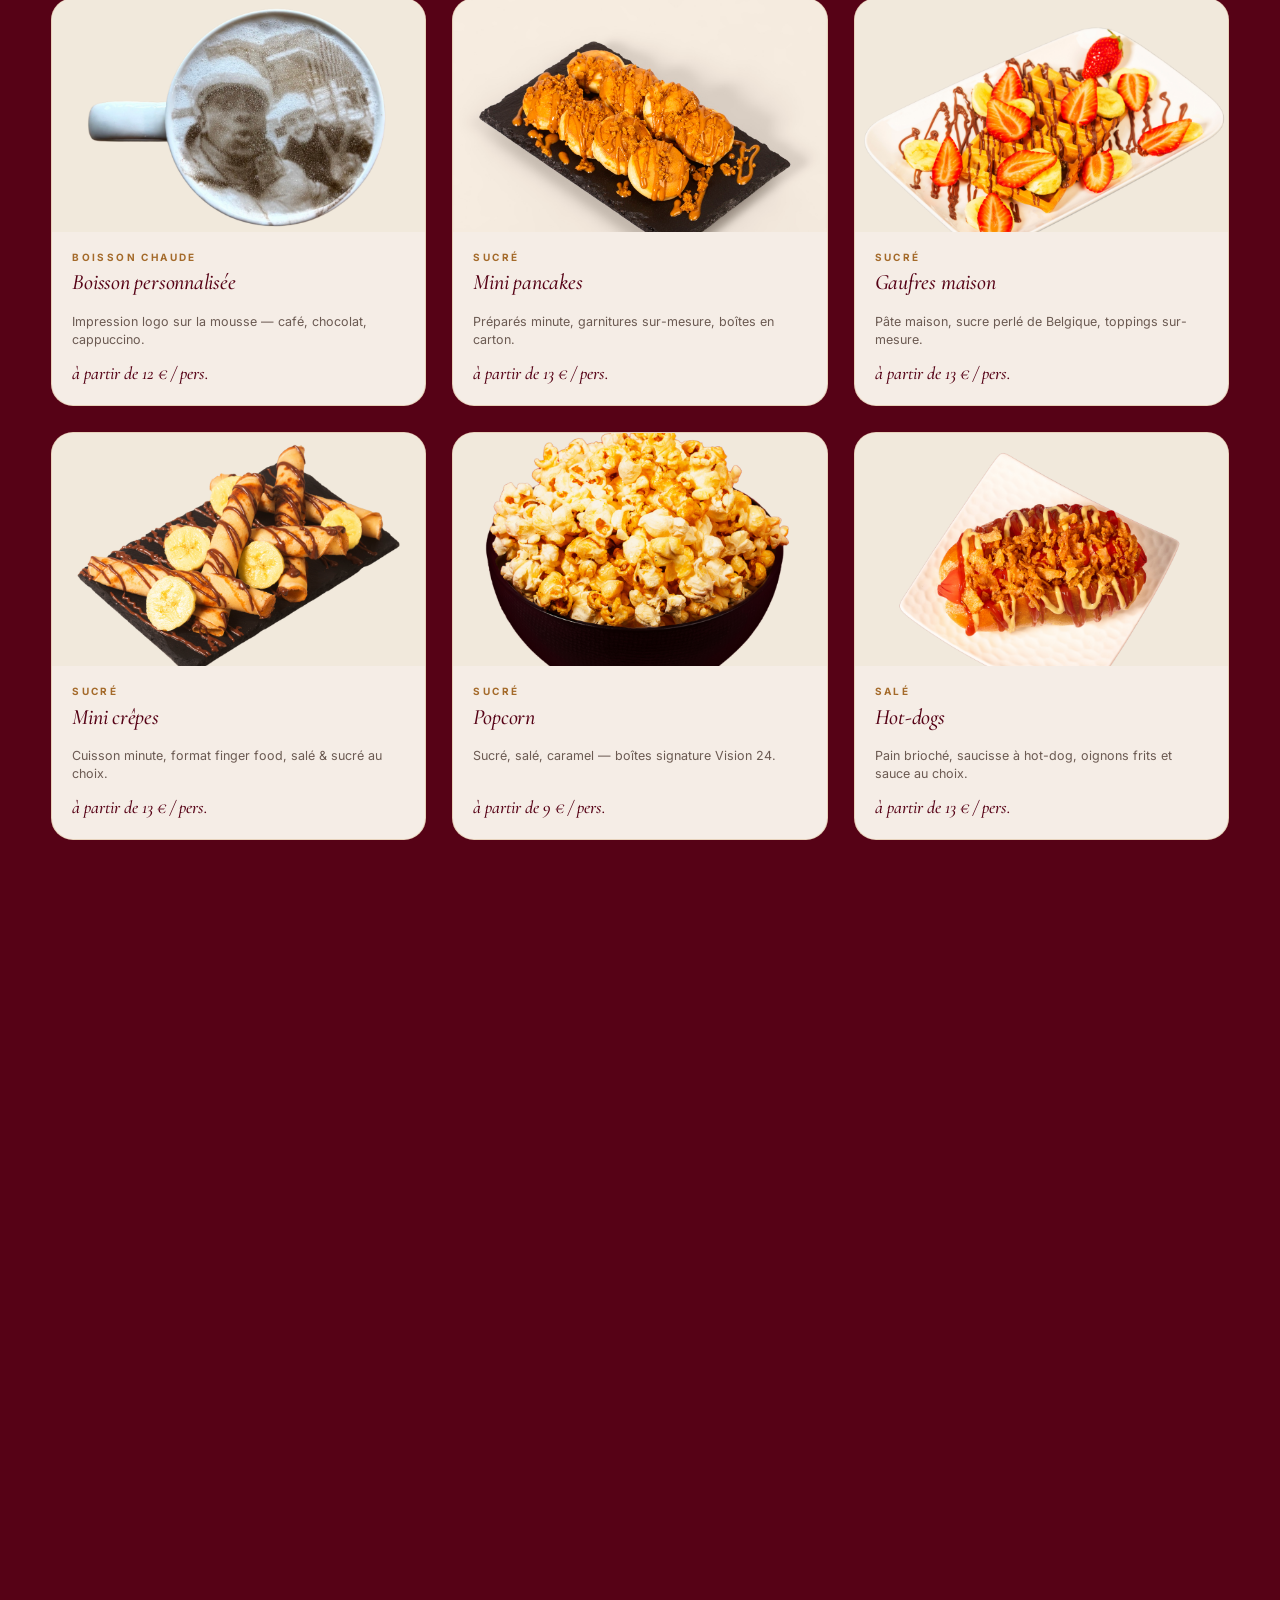
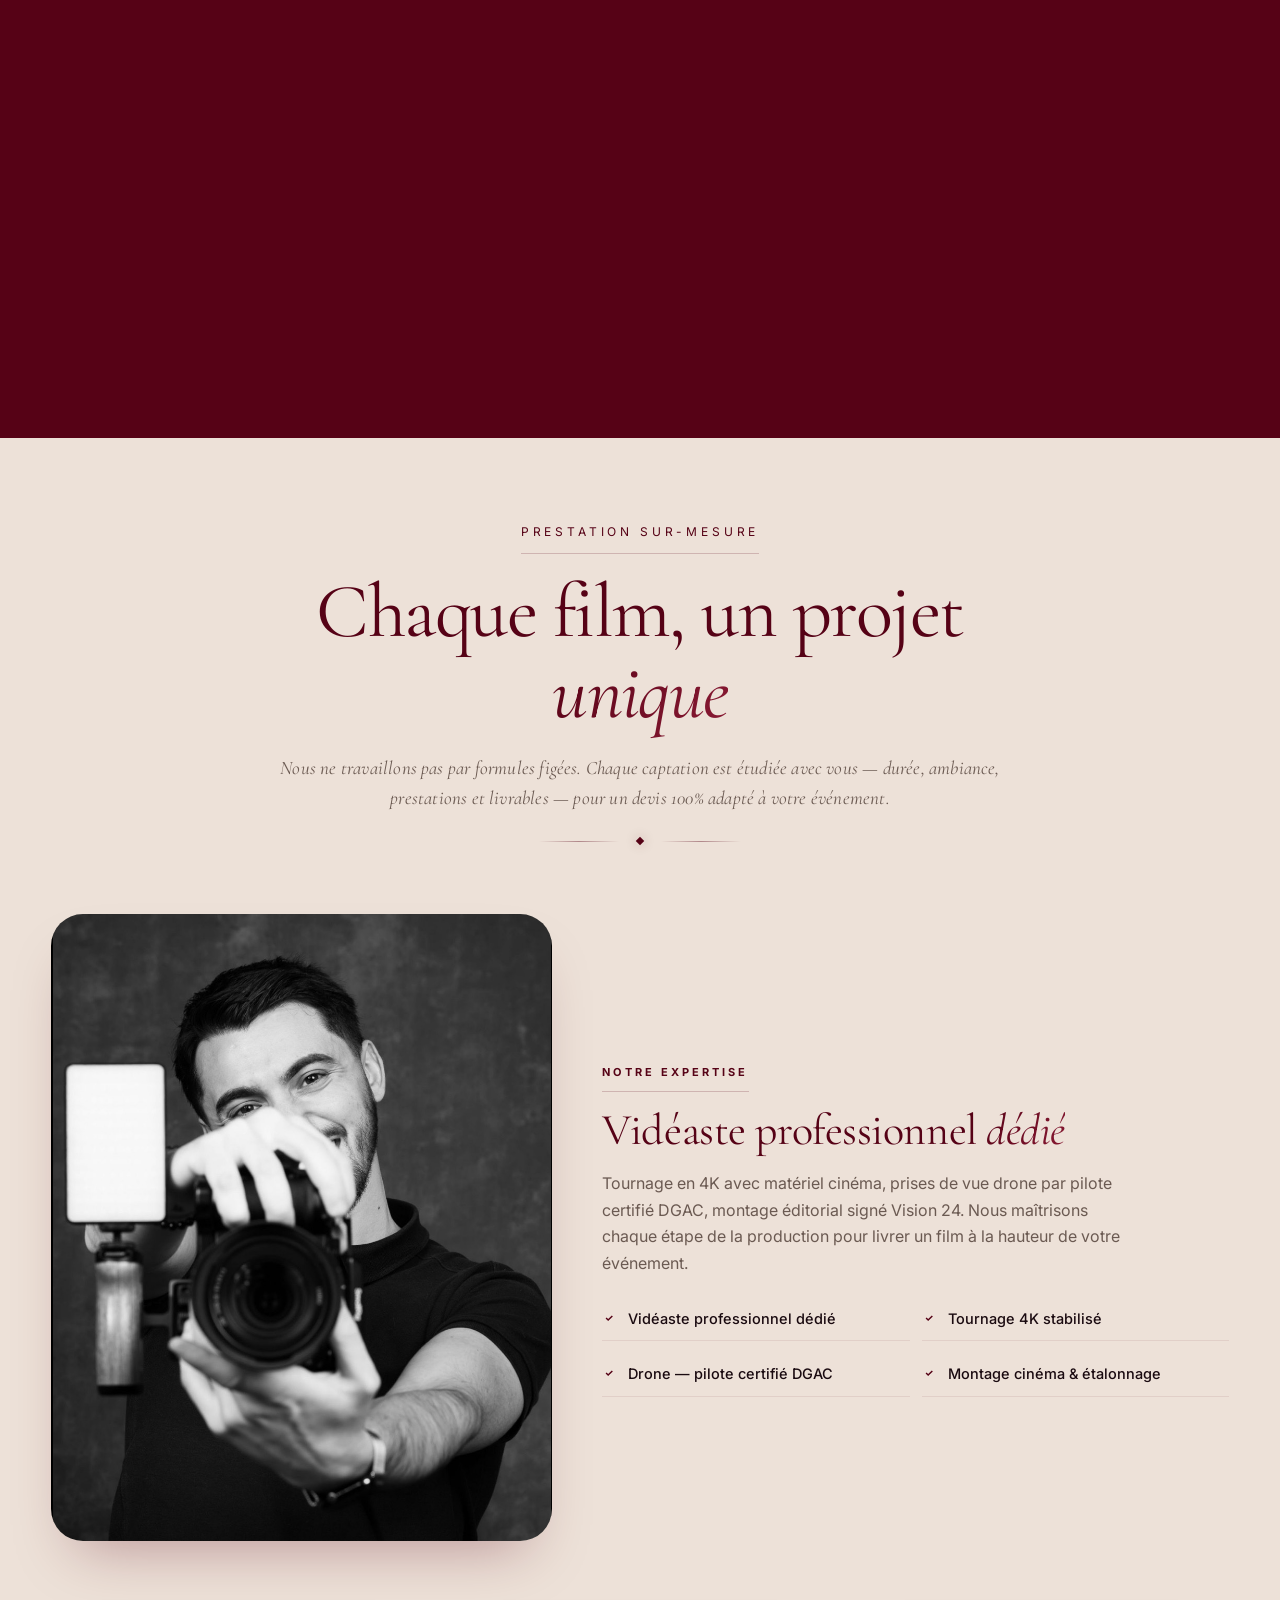
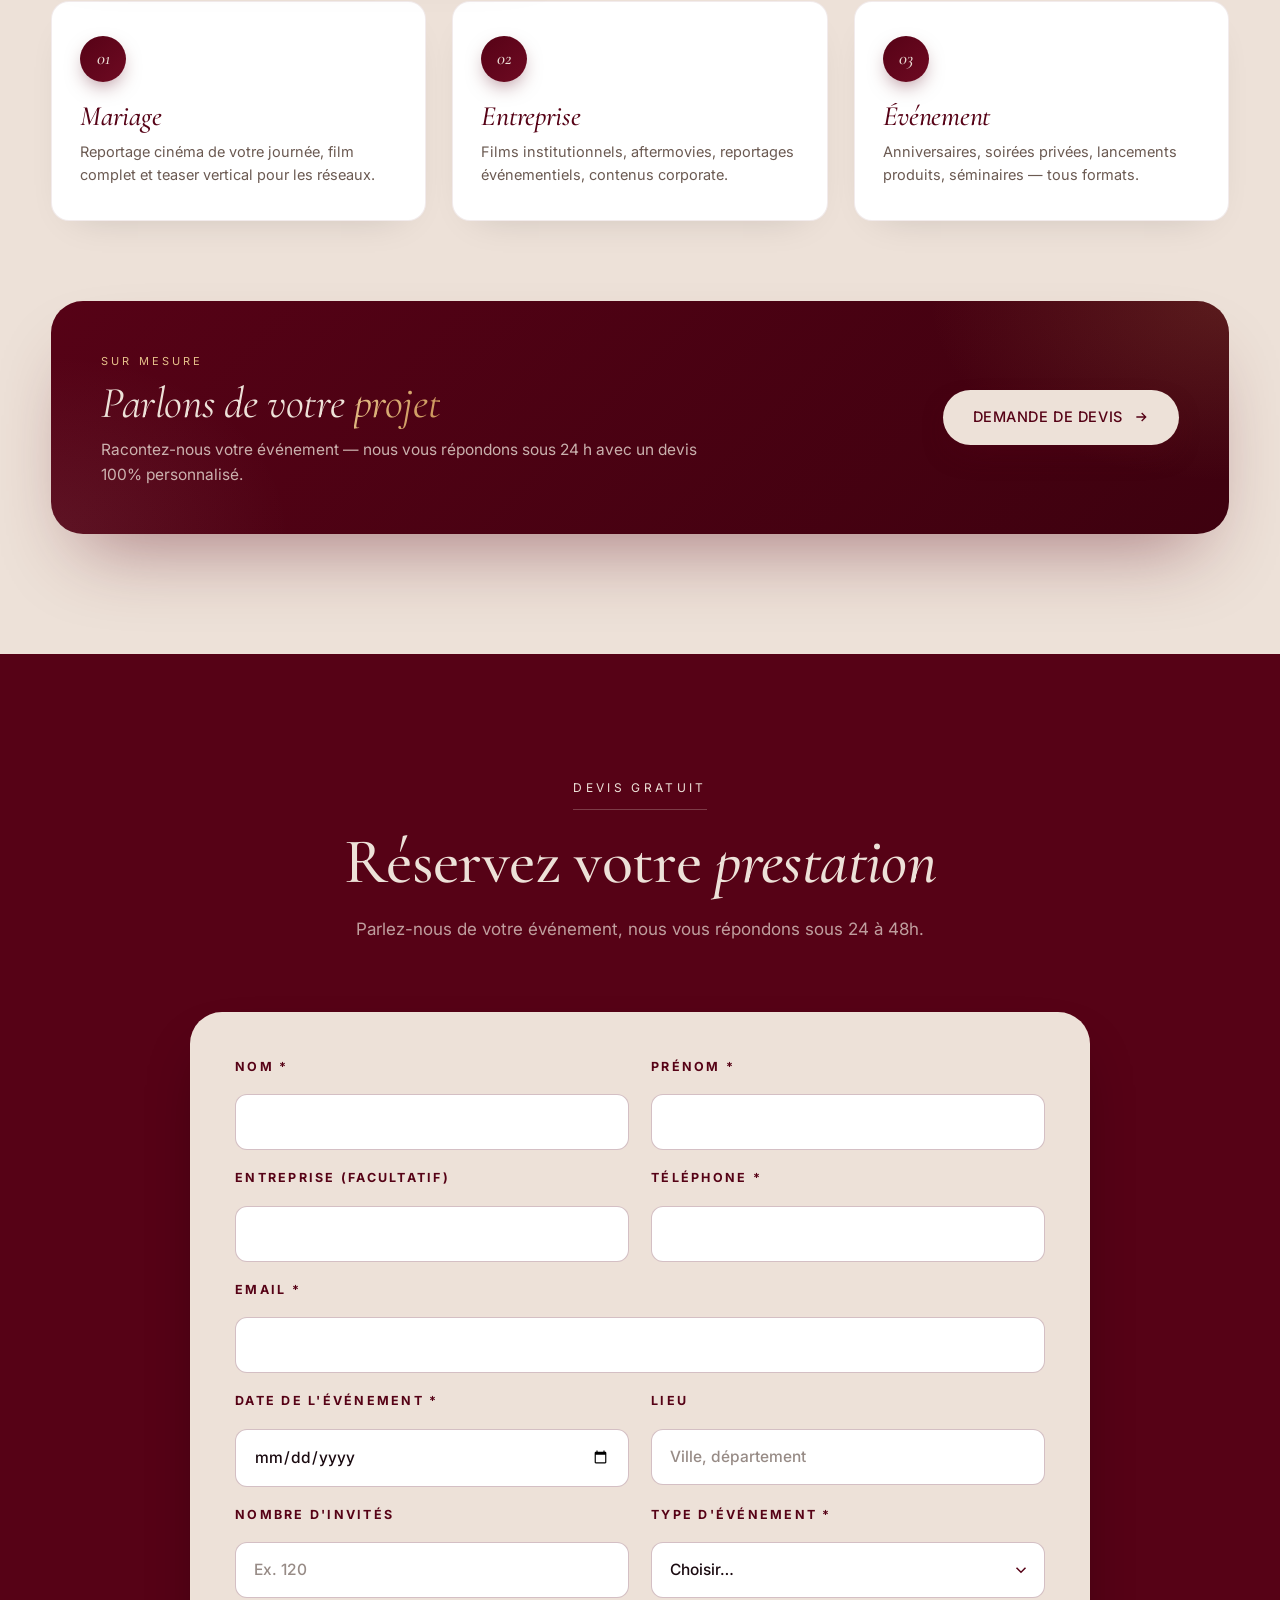
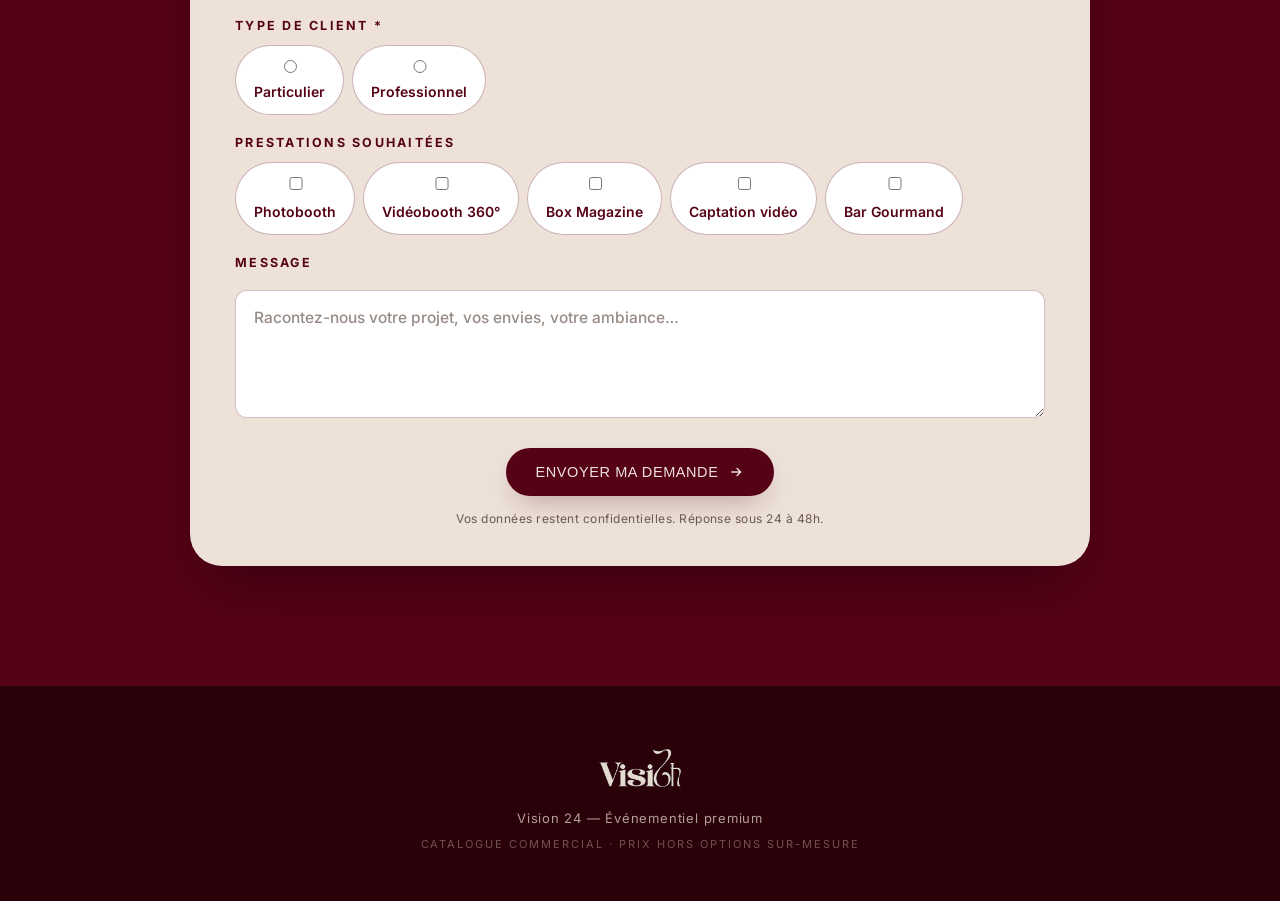
==== commit 2faad748: "Fix: cart checkout — sauvegarde valeurs client entre les étapes" ====
--- a/presentation/index.html
+++ b/presentation/index.html
@@ -1199,15 +1199,32 @@
       }
     }
 
+    // Stockage persistant des valeurs (le DOM est réécrit à chaque étape)
+    const formState = {};
     function getVal(name){
-      const el = form.querySelector(`[name="${name}"]`);
-      return el ? (el.value || '').replace(/"/g, '&quot;') : '';
+      return (formState[name] || '').replace(/"/g, '&quot;');
     }
     function saveStepValues(){
-      // Rien à faire : les champs sont dans le form, ils gardent leur value tant qu'ils existent
+      // Sauvegarder tous les champs visibles de l'étape courante
+      body.querySelectorAll('input, select, textarea').forEach(el => {
+        const name = el.name;
+        if (!name) return;
+        if (el.type === 'radio'){
+          if (el.checked) formState[name] = el.value;
+        } else if (el.type === 'checkbox'){
+          // pour les checkboxes multiples : concatène
+          if (!formState[name]) formState[name] = [];
+          const arr = Array.isArray(formState[name]) ? formState[name] : [formState[name]];
+          if (el.checked && !arr.includes(el.value)) arr.push(el.value);
+          formState[name] = arr;
+        } else {
+          formState[name] = el.value || '';
+        }
+      });
     }
 
     prevBtn?.addEventListener('click', () => {
+      saveStepValues();
       if (step > 0){ step--; renderStep(); }
     });
     nextBtn?.addEventListener('click', () => {
@@ -1216,6 +1233,7 @@
       for (const inp of inputs){
         if (!inp.checkValidity()){ inp.reportValidity(); return; }
       }
+      saveStepValues();
       const totalSteps = 2 + packsInCart().length + 1;
       if (step < totalSteps - 1){ step++; renderStep(); return; }
       // Dernière étape → submit
@@ -1223,14 +1241,18 @@
     });
 
     function submitOrder(){
-      // Récupérer les infos client
-      const prenom = form.querySelector('[name="prenom"]')?.value?.trim() || '';
-      const nom    = form.querySelector('[name="nom"]')?.value?.trim() || '';
-      const tel    = form.querySelector('[name="telephone"]')?.value?.trim() || '';
-      const email  = form.querySelector('[name="email"]')?.value?.trim() || '';
-      const dateEv = form.querySelector('[name="date"]')?.value?.trim() || '';
-      const lieu   = form.querySelector('[name="lieu"]')?.value?.trim() || '';
-      const typeCl = form.querySelector('[name="type_client"]:checked')?.value || '';
+      // IMPORTANT : sauvegarder les valeurs de l'étape courante avant tout
+      saveStepValues();
+
+      // Récupérer les infos client depuis le state persistant
+      const prenom = (formState.prenom || '').trim();
+      const nom    = (formState.nom || '').trim();
+      const tel    = (formState.telephone || '').trim();
+      const email  = (formState.email || '').trim();
+      const dateEv = (formState.date || '').trim();
+      const lieu   = (formState.lieu || '').trim();
+      const typeCl = formState.type_client || '';
+      const msgLibre = (formState.message_libre || '').trim();
 
       // Construire le récap texte
       let total = 0;
@@ -1244,6 +1266,7 @@
       recap += "📅 ÉVÉNEMENT :\n";
       recap += `   Date : ${dateEv}\n`;
       recap += `   Lieu : ${lieu}\n\n`;
+      if (msgLibre) recap += `📝 MESSAGE : ${msgLibre}\n\n`;
       recap += "🛒 PRESTATIONS RÉSERVÉES :\n";
       cart.forEach(x => {
         const p = getItem(x);
@@ -1252,7 +1275,7 @@
         recap += `     ${p.subtitle}\n`;
         if (x.type === 'pack' && p.questions){
           p.questions.forEach(q => {
-            const val = form.querySelector(`[name="pack_${x.key}_${q.key}"]`)?.value || '—';
+            const val = formState[`pack_${x.key}_${q.key}`] || '—';
             recap += `      • ${q.label} : ${val}\n`;
           });
         }
@@ -1273,7 +1296,17 @@
         `🔔 Réservation Vision 24 — ${prenom} ${nom} — Acompte ${fmt(acompte)} — Événement ${dateEv}`;
 
       // Envoi via fetch pour éviter le redirect formsubmit
-      const fd = new FormData(form);
+      // On construit un FormData manuellement à partir du formState pour inclure tous les champs
+      const fd = new FormData();
+      Object.keys(formState).forEach(key => {
+        const val = formState[key];
+        if (Array.isArray(val)) val.forEach(v => fd.append(key, v));
+        else fd.append(key, val);
+      });
+      // Ajouter les champs cachés du form (subject, template, recap, etc.)
+      form.querySelectorAll('input[type="hidden"]').forEach(el => {
+        fd.append(el.name, el.value);
+      });
       fetch(form.action, { method: 'POST', body: fd, headers: { 'Accept': 'application/json' } })
         .then(() => {
           form.style.display = 'none';
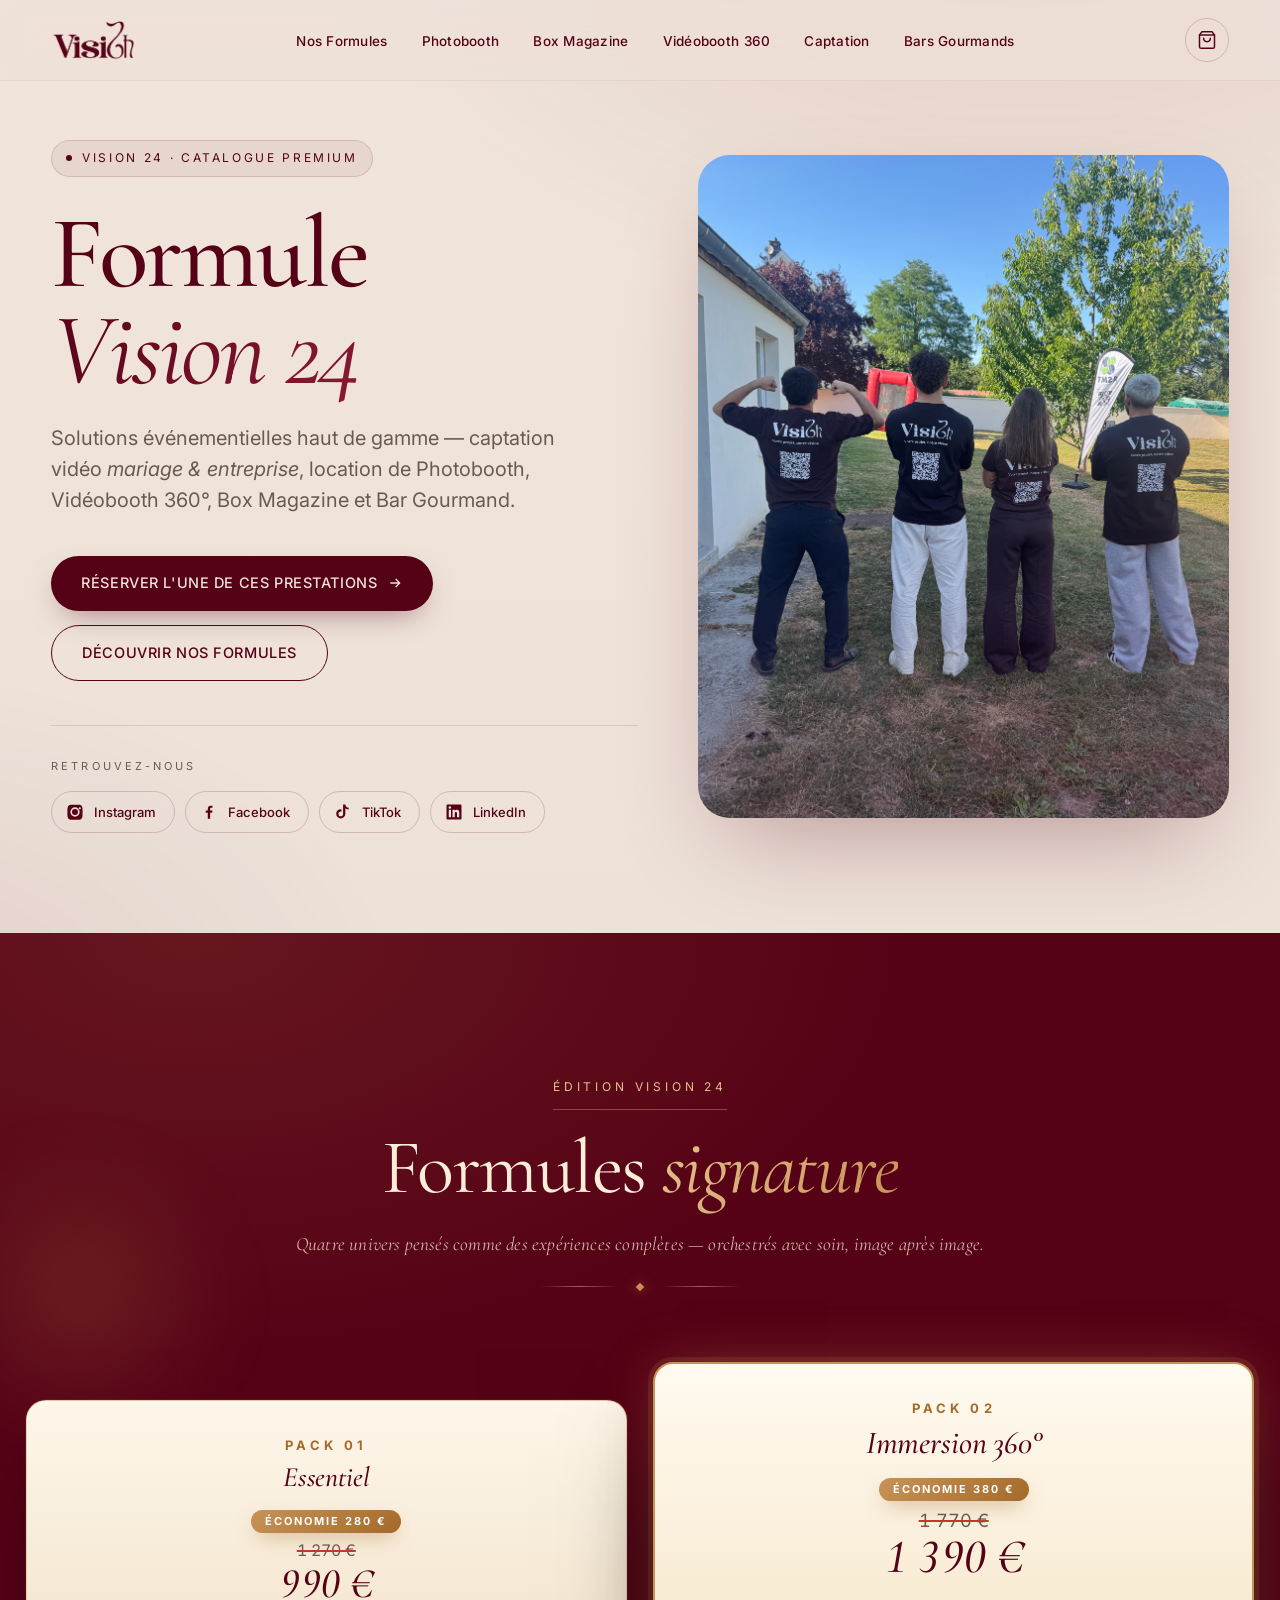
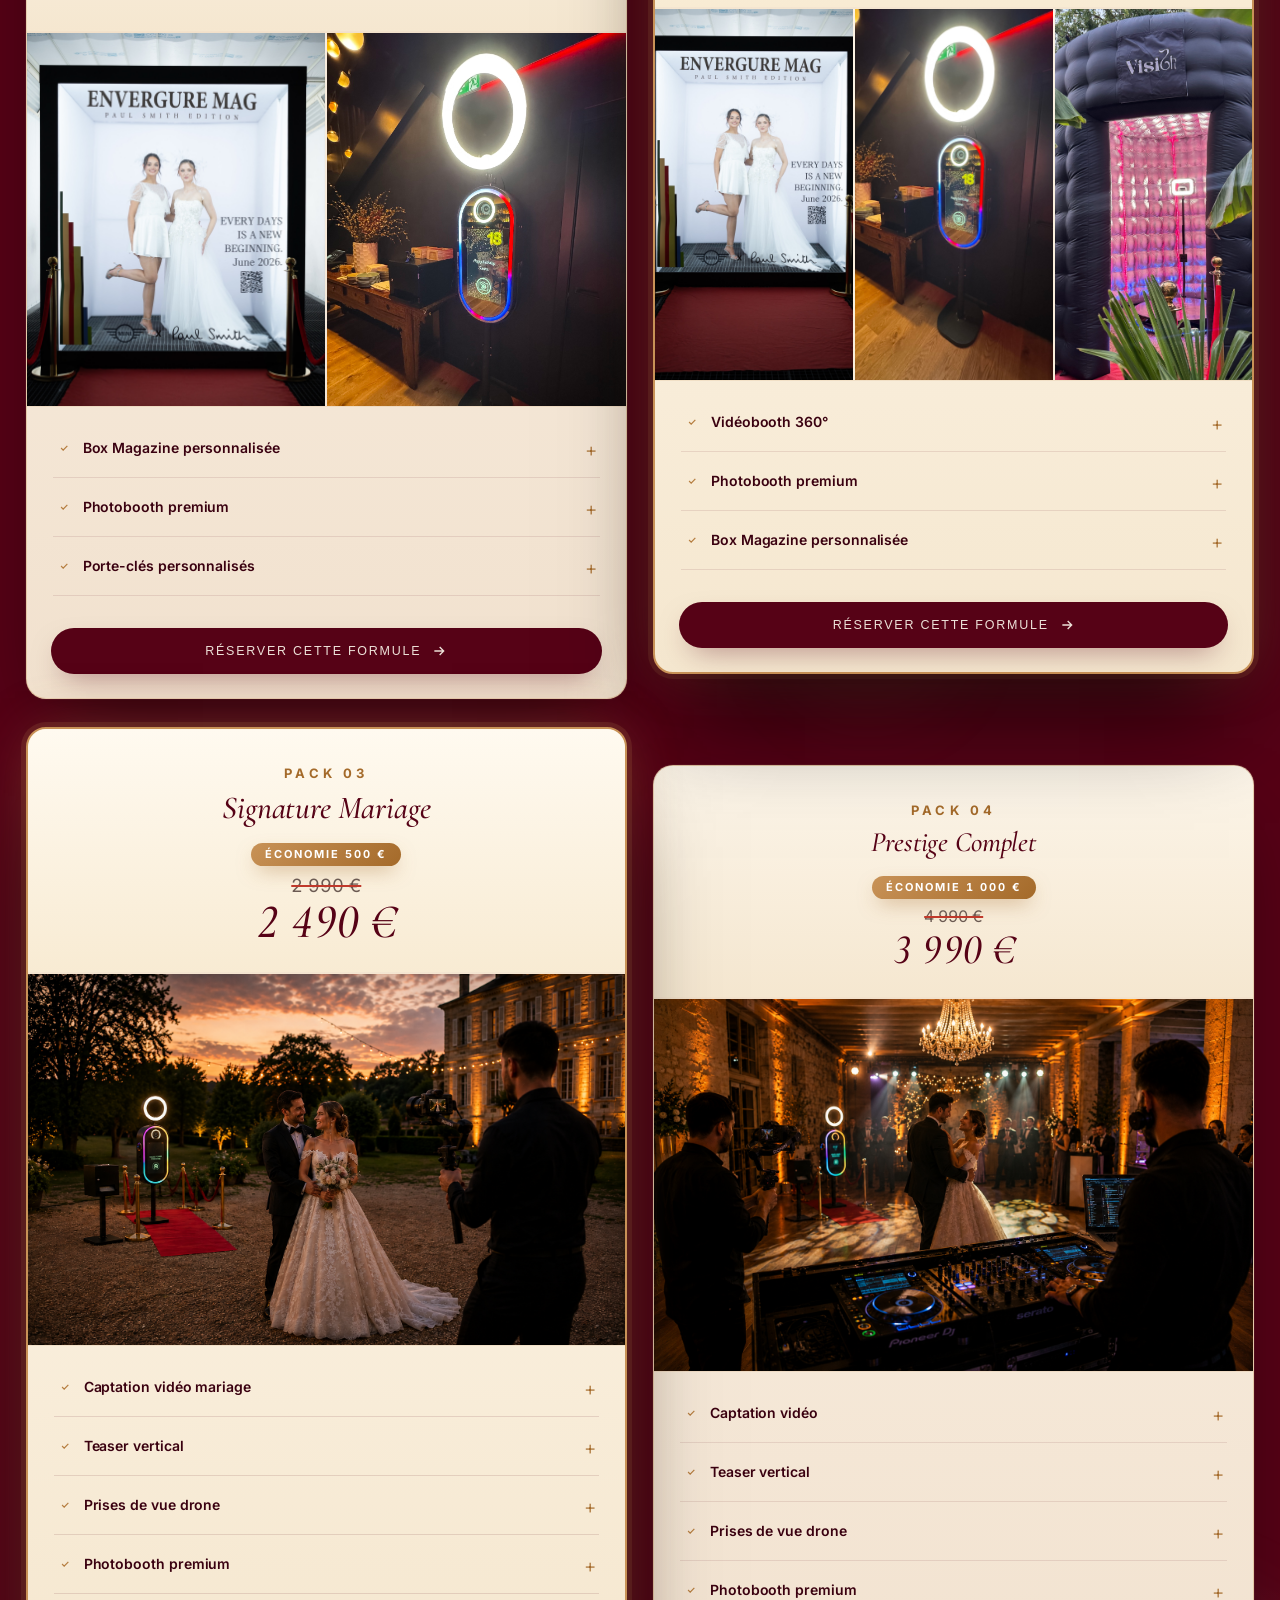
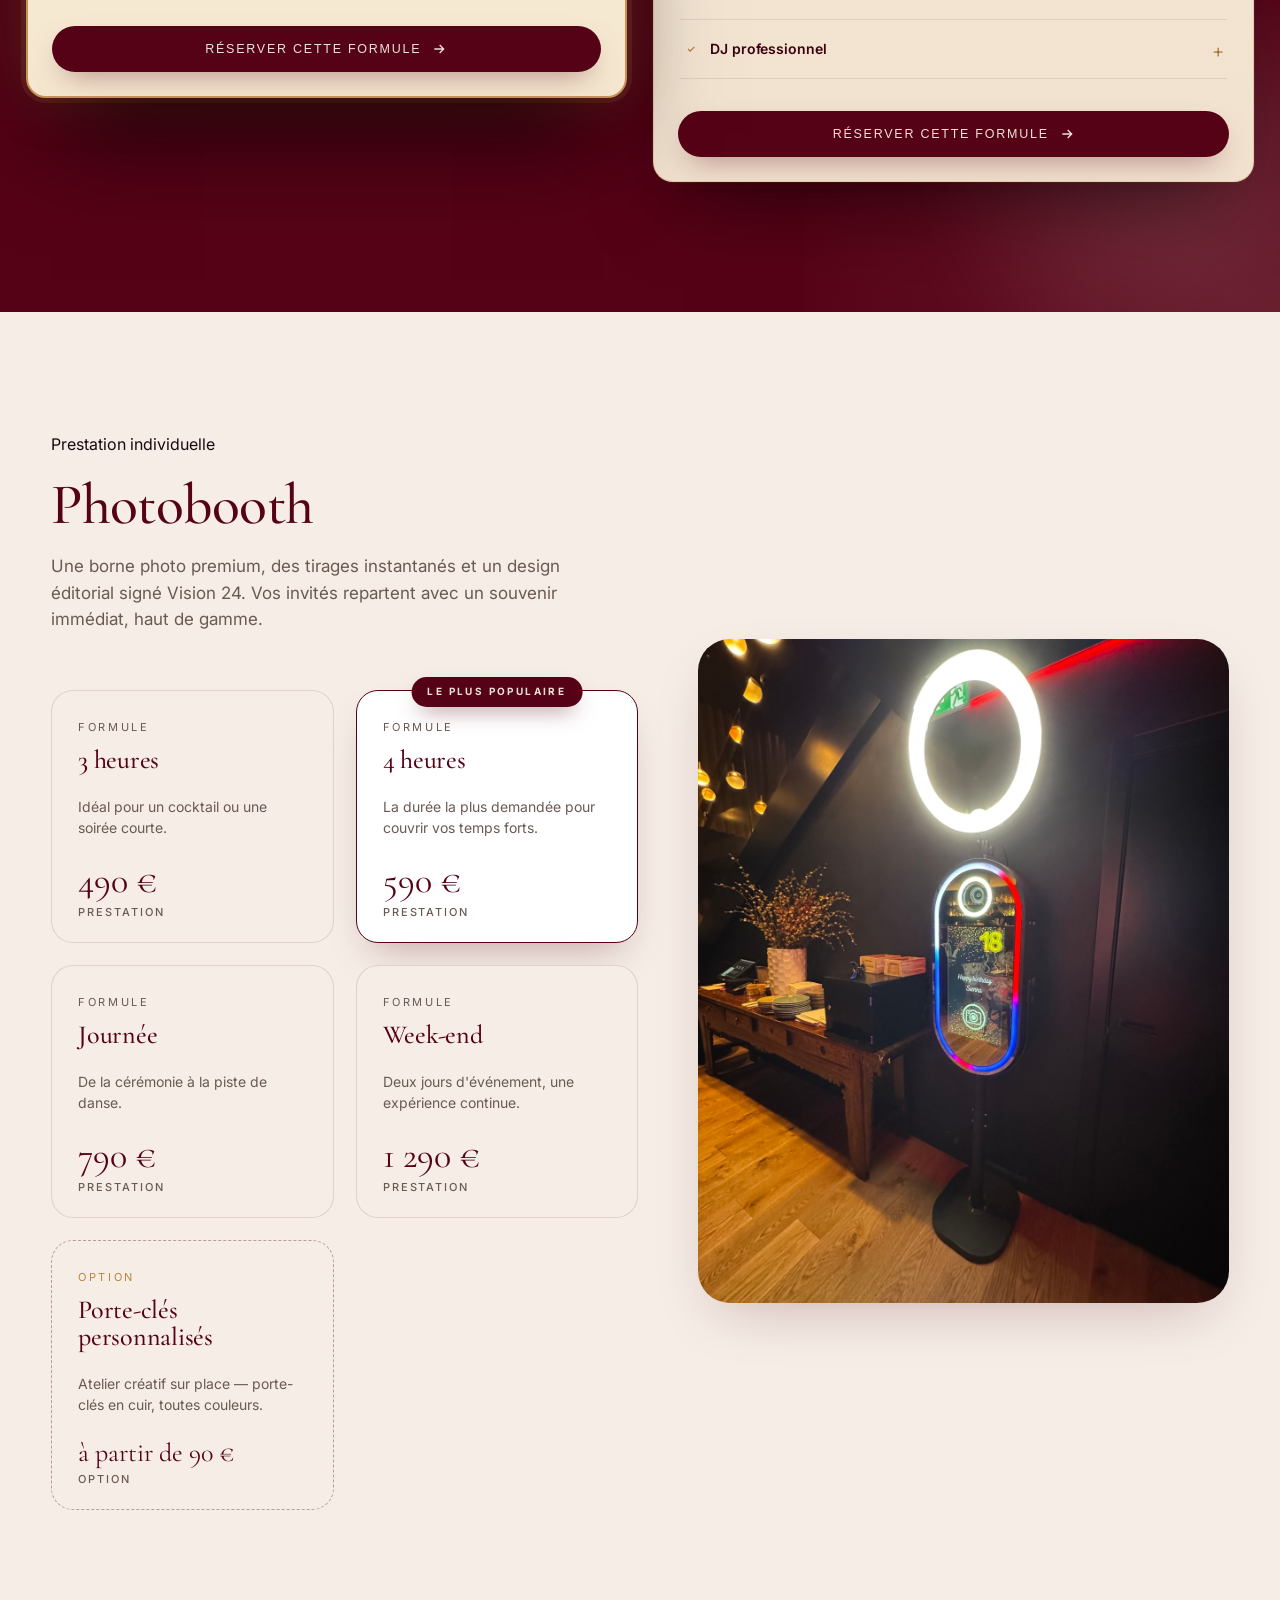
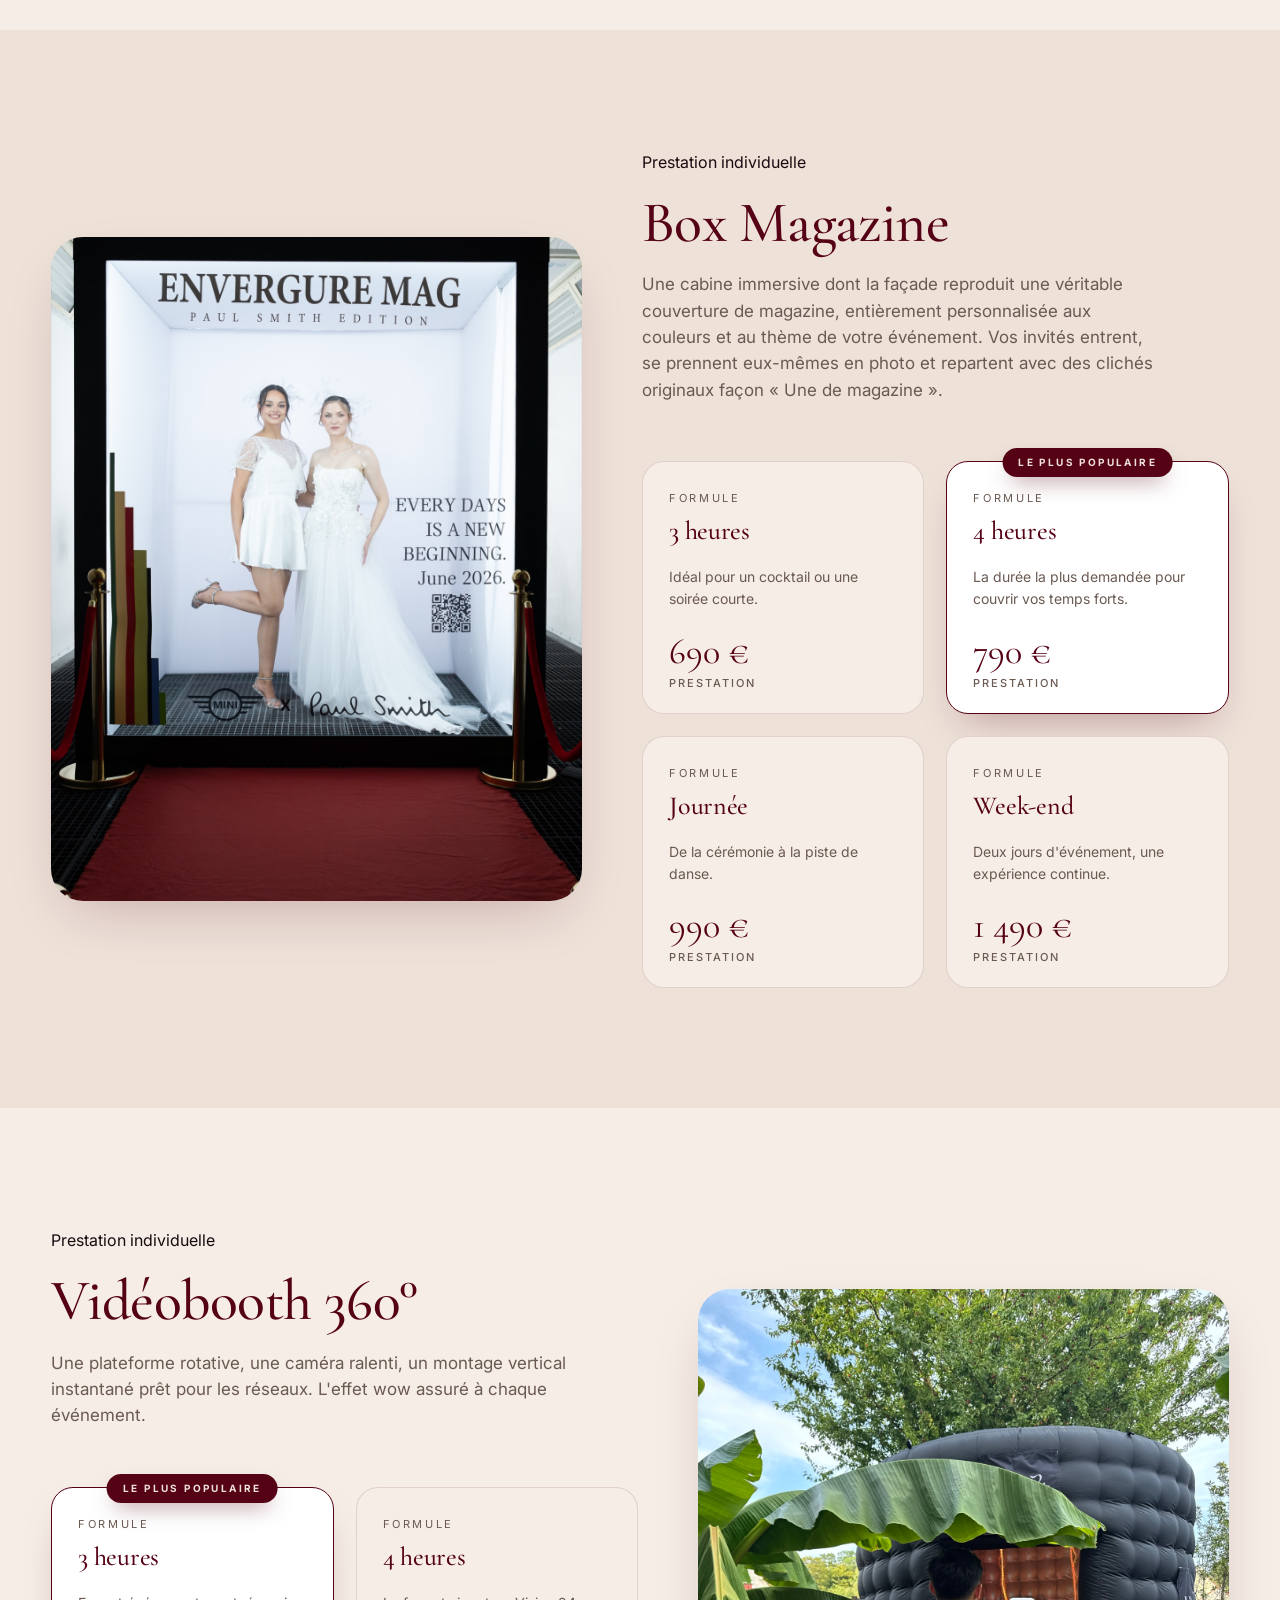
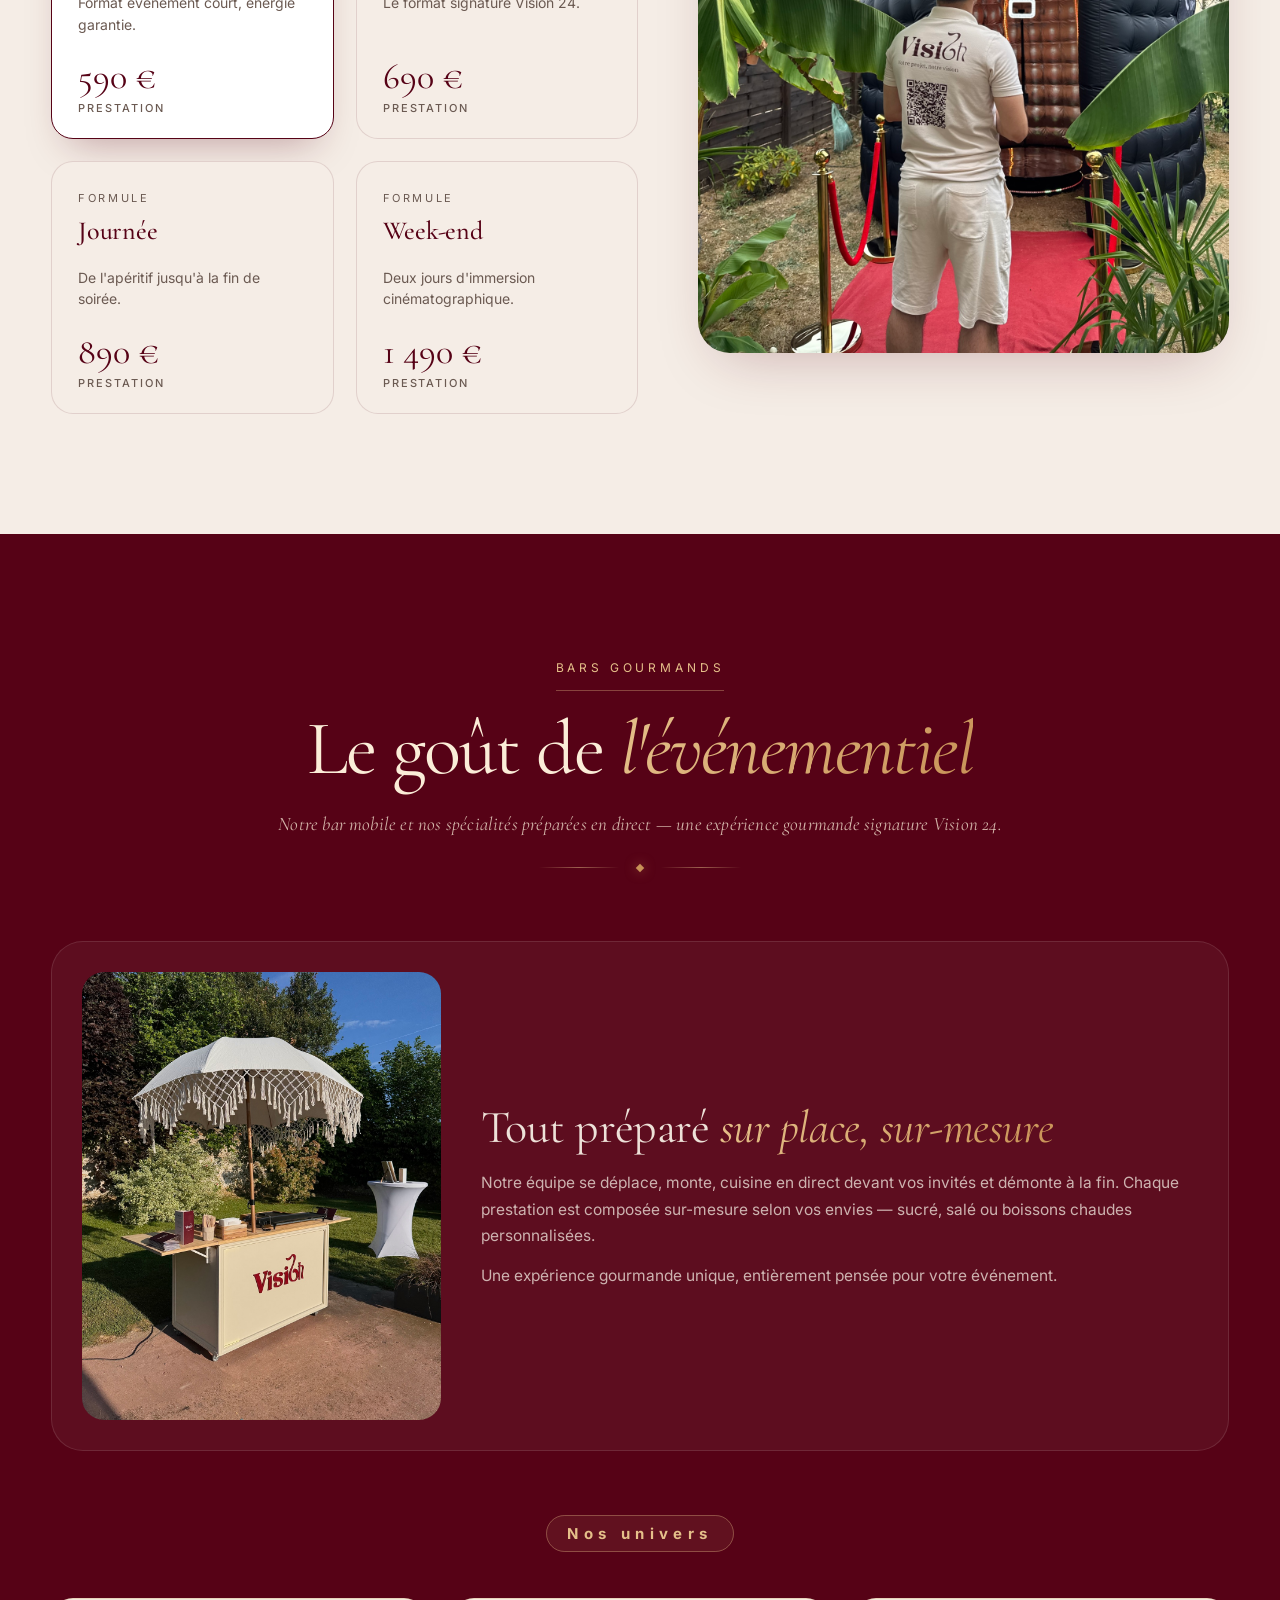
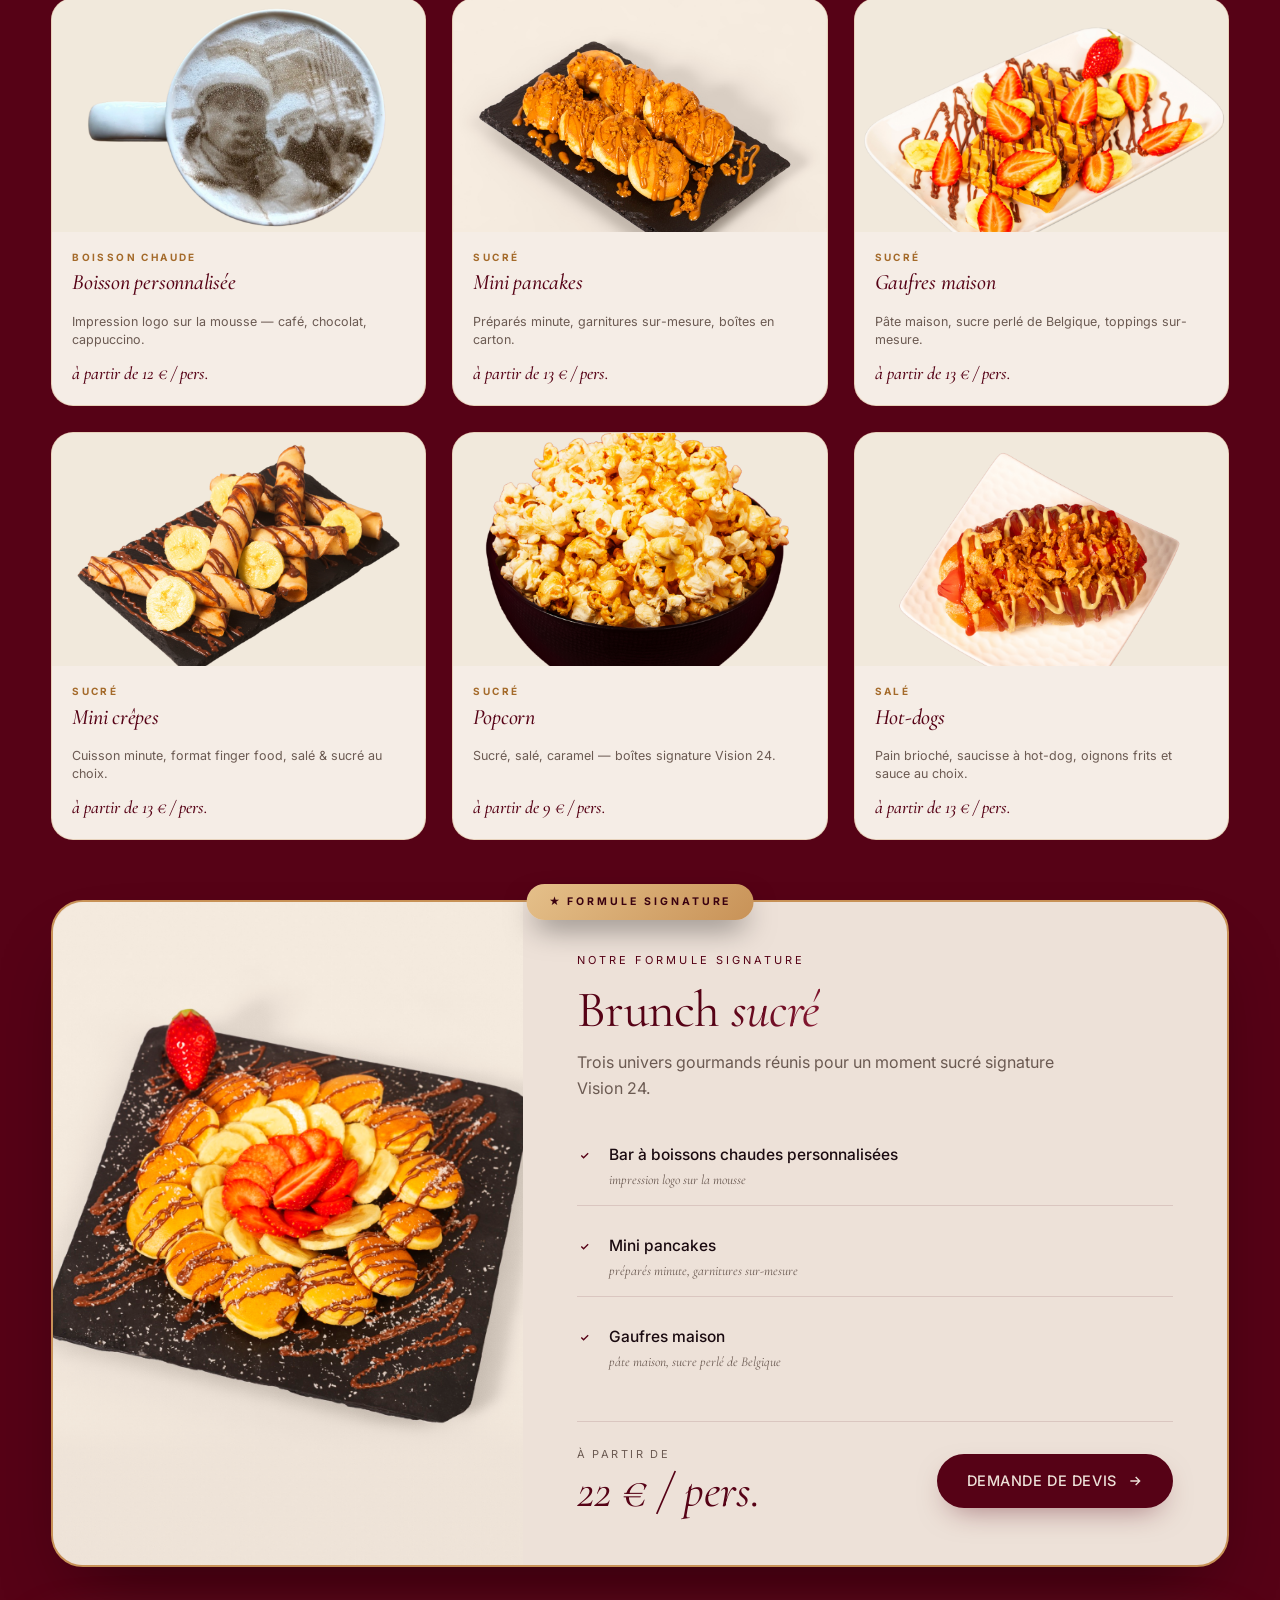
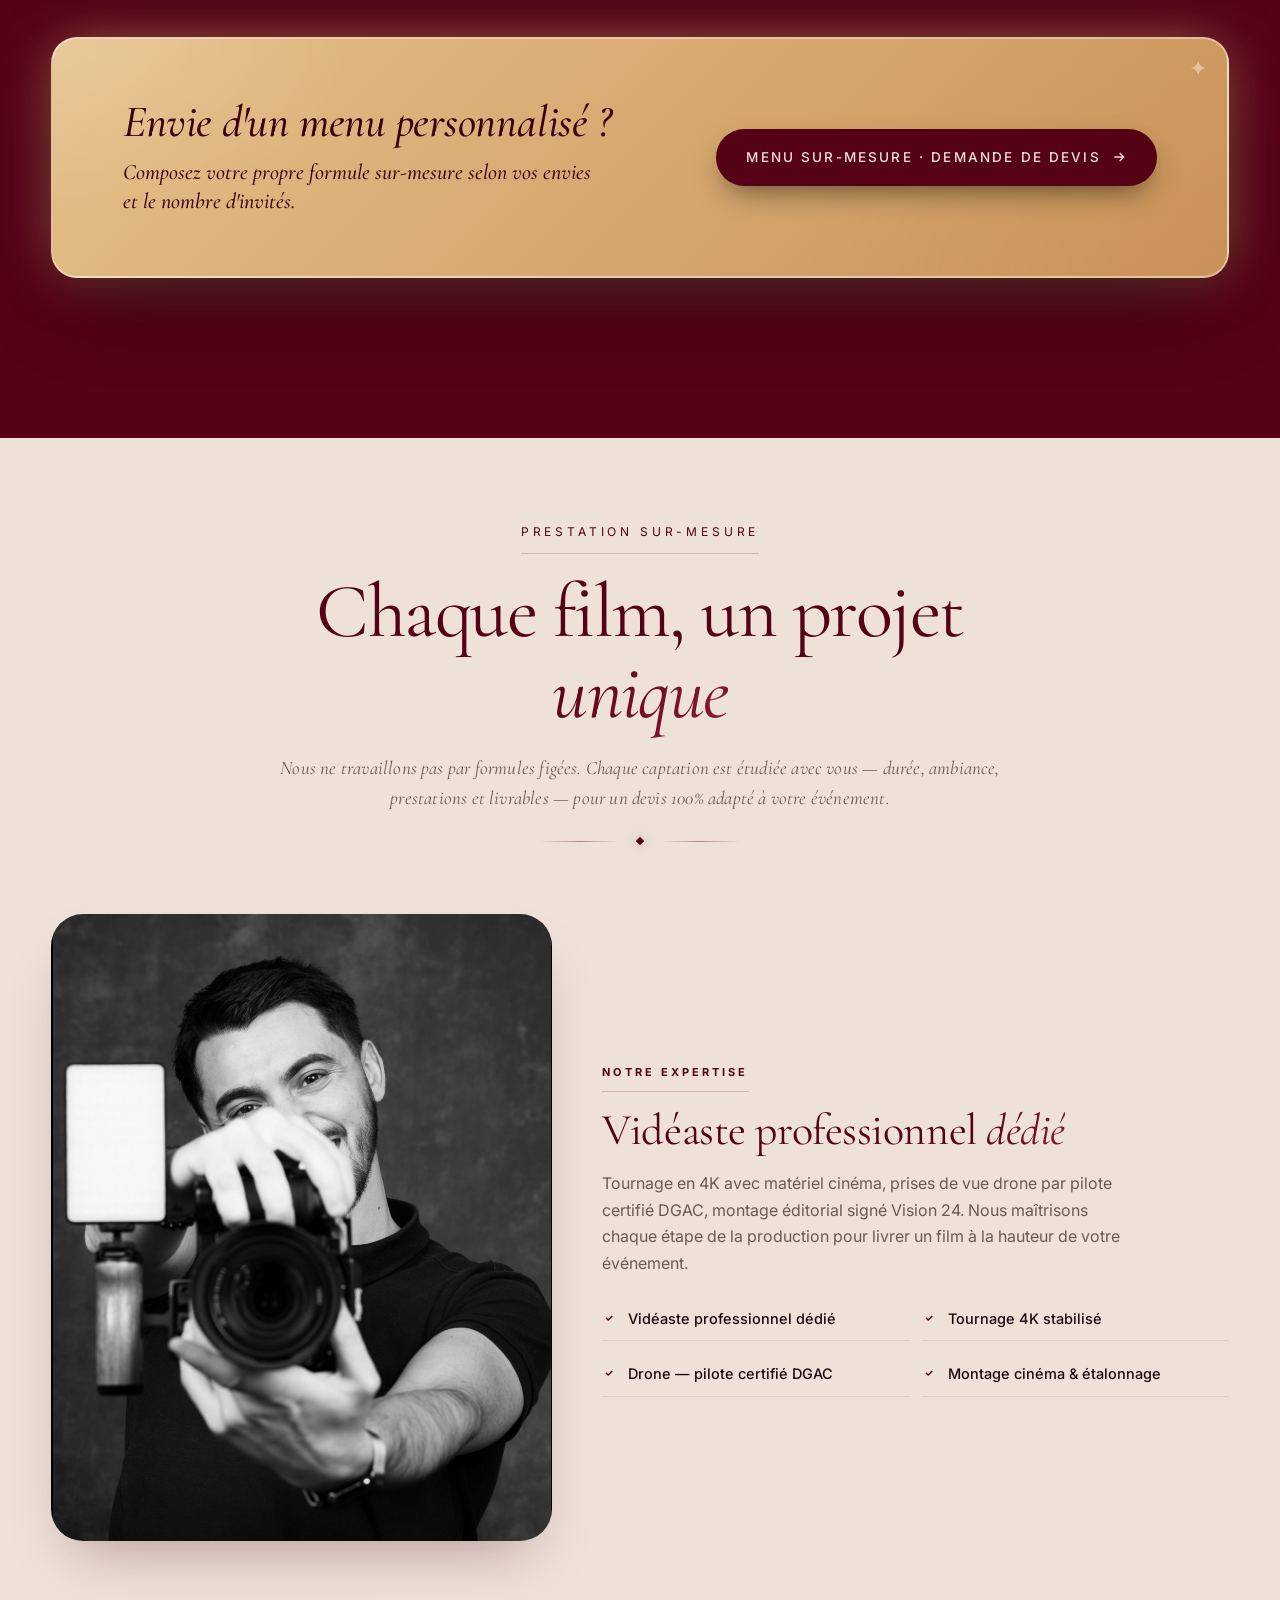
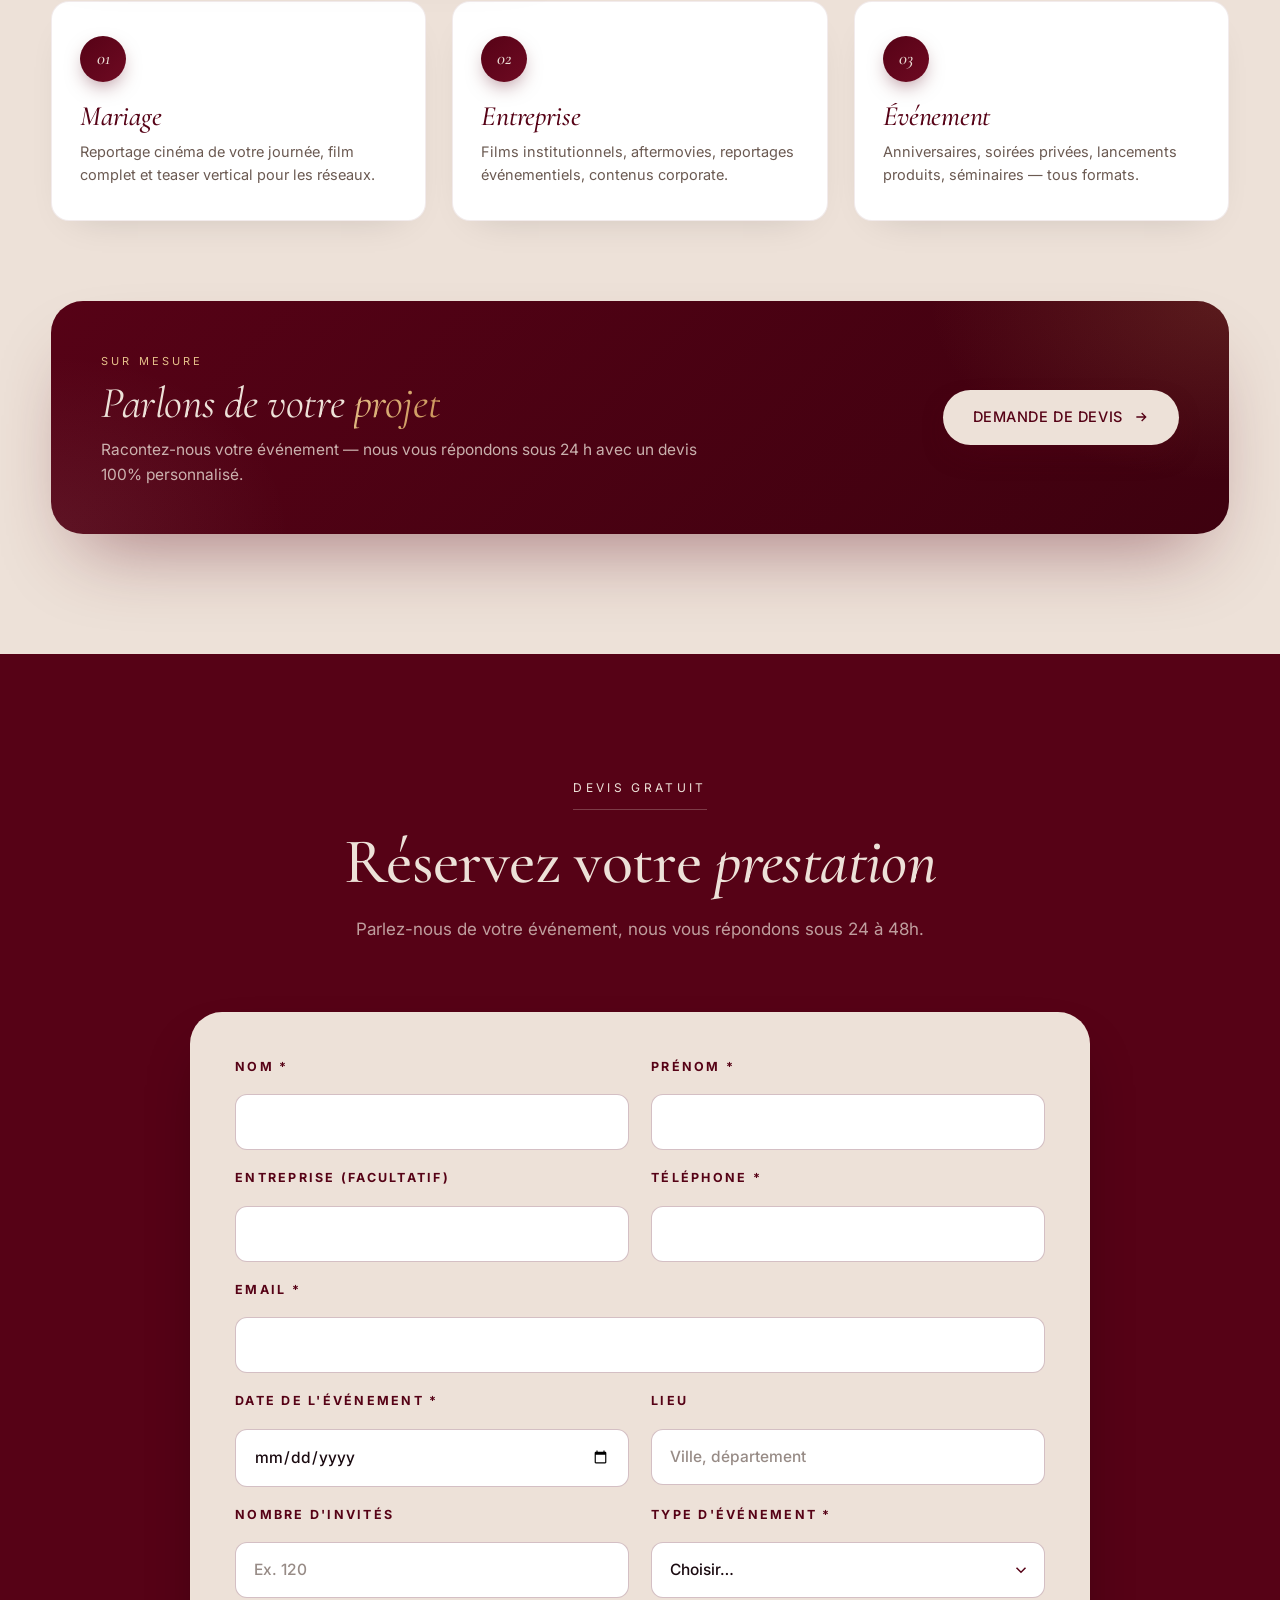
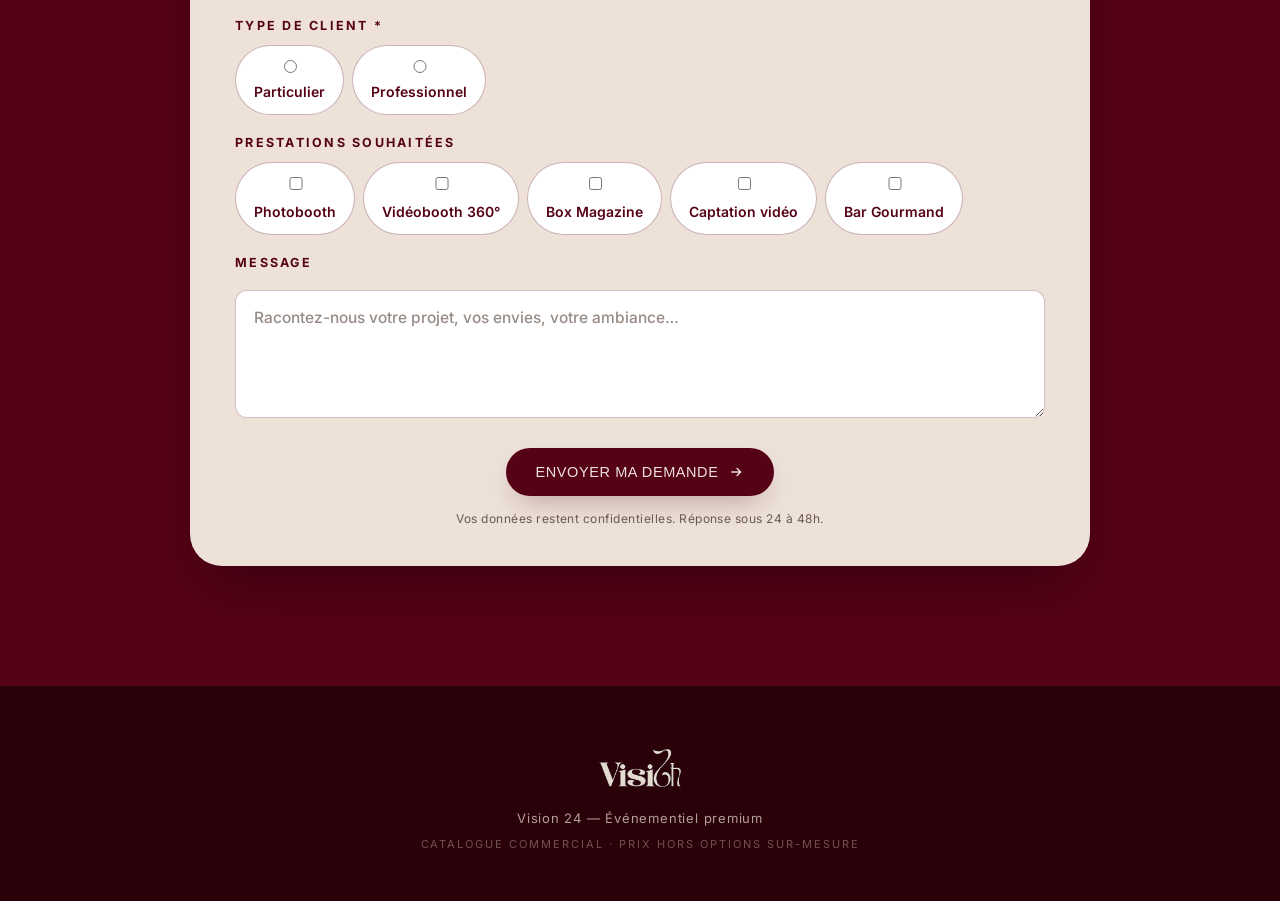
==== commit 792cbef2: "feat: connexion des formulaires existants au CRM Vision 24 - Nouveau script assets/js/vision24-crm-i" ====
--- a/presentation/index.html
+++ b/presentation/index.html
@@ -1400,5 +1400,6 @@
   });
 </script>
 
+<script src="../assets/js/vision24-crm-intake.js" defer></script>
 </body>
 </html>
